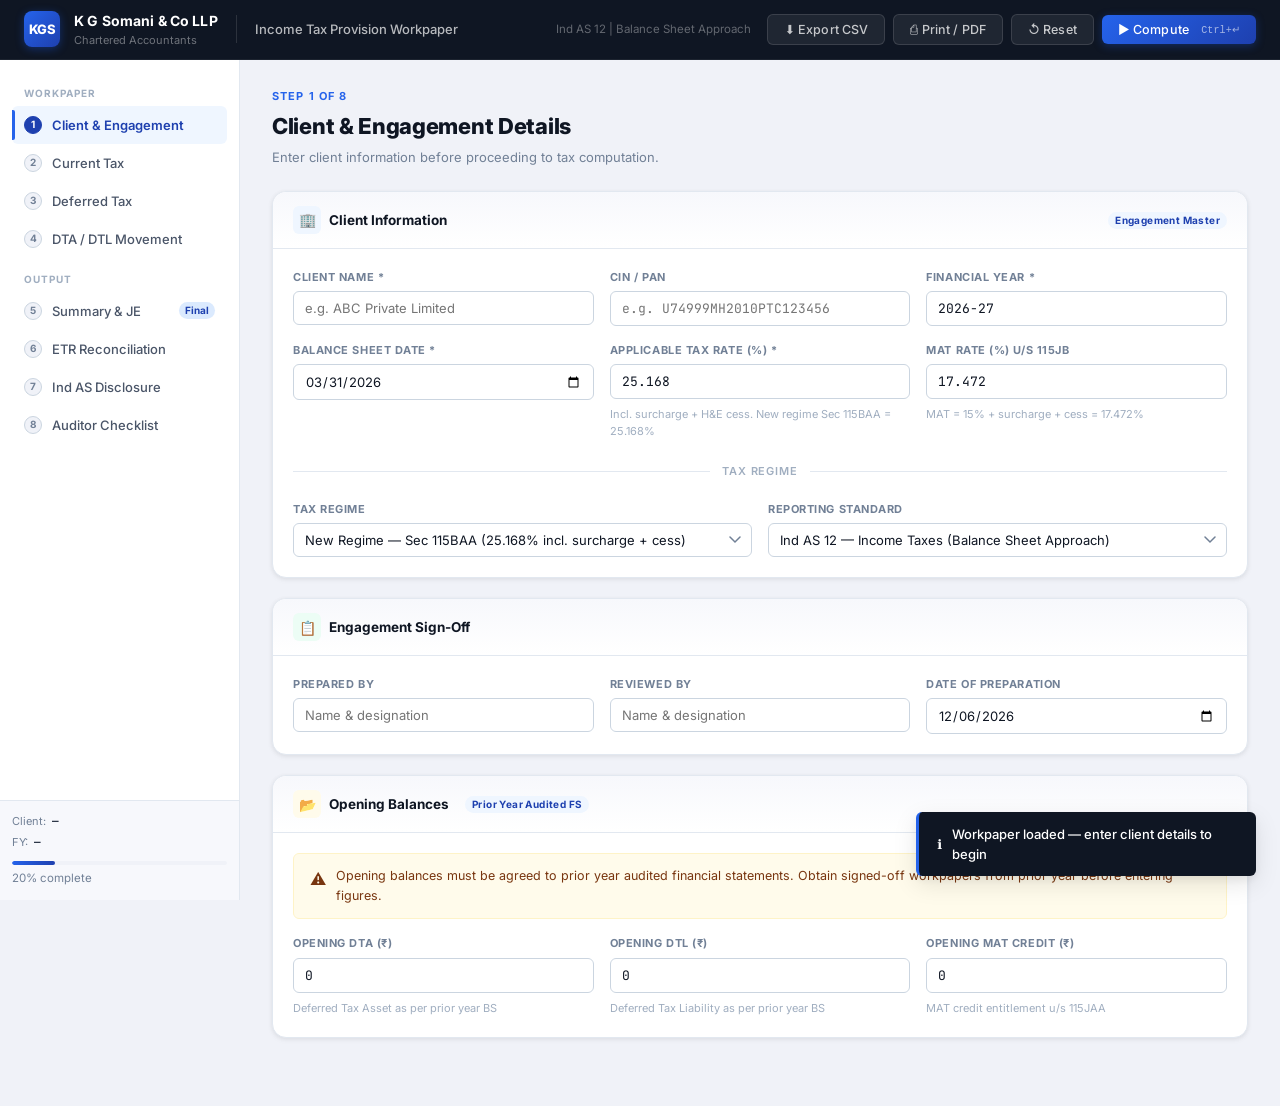
==== index.html @ 28ce5683 "Full rebuild — separate files" ====
<!DOCTYPE html>
<html lang="en">
<head>
  <meta charset="UTF-8" />
  <meta name="viewport" content="width=device-width, initial-scale=1.0" />
  <title>Tax Provision Workpaper — K G Somani &amp; Co LLP</title>
  <meta name="description" content="Ind AS 12 Deferred Tax Provision Workpaper — K G Somani & Co LLP" />
  <link rel="stylesheet" href="css/style.css" />
</head>
<body>

<!-- ══════════════════════════════════════════
     HEADER
══════════════════════════════════════════ -->
<header class="header">
  <div class="header-left">
    <div class="header-logo">KGS</div>
    <div class="header-brand-text">
      <div class="firm">K G Somani &amp; Co LLP</div>
      <div class="tagline">Chartered Accountants</div>
    </div>
    <div class="header-divider"></div>
    <div class="header-tool">Income Tax Provision Workpaper</div>
  </div>
  <div class="header-right">
    <span class="header-meta">Ind AS 12 | Balance Sheet Approach</span>
    <button class="btn btn-ghost" onclick="UI.exportCSV()">⬇ Export CSV</button>
    <button class="btn btn-ghost" onclick="UI.printWorkpaper()">⎙ Print / PDF</button>
    <button class="btn btn-ghost" onclick="UI.clearAll()">↺ Reset</button>
    <button class="btn btn-primary" onclick="UI.runCompute()">▶ Compute &nbsp;<kbd style="font-size:10px;opacity:0.6">Ctrl+↵</kbd></button>
  </div>
</header>

<!-- ══════════════════════════════════════════
     APP SHELL
══════════════════════════════════════════ -->
<div class="app-shell">

  <!-- ── SIDEBAR ── -->
  <nav class="sidebar">
    <div class="sidebar-top">

      <div class="sidebar-group">
        <div class="sidebar-group-label">Workpaper</div>

        <div class="nav-item active" data-section="client">
          <div class="nav-step-num">1</div>
          <span>Client &amp; Engagement</span>
        </div>

        <div class="nav-item" data-section="current">
          <div class="nav-step-num">2</div>
          <span>Current Tax</span>
        </div>

        <div class="nav-item" data-section="deferred">
          <div class="nav-step-num">3</div>
          <span>Deferred Tax</span>
        </div>

        <div class="nav-item" data-section="movement">
          <div class="nav-step-num">4</div>
          <span>DTA / DTL Movement</span>
        </div>
      </div>

      <div class="sidebar-group">
        <div class="sidebar-group-label">Output</div>

        <div class="nav-item" data-section="summary">
          <div class="nav-step-num">5</div>
          <span>Summary &amp; JE</span>
          <span class="nav-badge">Final</span>
        </div>

        <div class="nav-item" data-section="etr">
          <div class="nav-step-num">6</div>
          <span>ETR Reconciliation</span>
        </div>

        <div class="nav-item" data-section="disclosure">
          <div class="nav-step-num">7</div>
          <span>Ind AS Disclosure</span>
        </div>

        <div class="nav-item" data-section="checklist">
          <div class="nav-step-num">8</div>
          <span>Auditor Checklist</span>
        </div>
      </div>

    </div>

    <div class="sidebar-bottom">
      <div class="sidebar-fy">
        <span>Client:</span>
        <span class="fy-val" id="sidebar-client-name">—</span>
      </div>
      <div class="sidebar-fy" style="margin-top:4px">
        <span>FY:</span>
        <span class="fy-val" id="sidebar-fy-val">—</span>
      </div>
      <div class="progress-bar-wrap" style="margin-top:10px">
        <div class="progress-bar-fill" id="progress-fill" style="width:0%"></div>
      </div>
      <div class="text-small text-muted" style="margin-top:5px" id="progress-pct">0% complete</div>
    </div>
  </nav>

  <!-- ══════════════════════════════════
       MAIN CONTENT
  ══════════════════════════════════ -->
  <main class="main-content">

    <!-- ╔══════════════════════════════╗
         ║  1. CLIENT & ENGAGEMENT     ║
         ╚══════════════════════════════╝ -->
    <section class="section active" id="sec-client">
      <div class="page-header">
        <div class="page-title-group">
          <div class="page-eyebrow">Step 1 of 8</div>
          <div class="page-title">Client &amp; Engagement Details</div>
          <div class="page-desc">Enter client information before proceeding to tax computation.</div>
        </div>
      </div>

      <div class="card">
        <div class="card-header">
          <div class="card-title">
            <div class="card-title-icon blue">🏢</div>
            Client Information
          </div>
          <span class="badge badge-blue">Engagement Master</span>
        </div>
        <div class="card-body">
          <div class="form-grid cols-3">
            <div class="field">
              <label class="field-label">Client Name *</label>
              <input class="field-input" id="ci-name" placeholder="e.g. ABC Private Limited"
                oninput="UI.updateClientDisplay()" />
            </div>
            <div class="field">
              <label class="field-label">CIN / PAN</label>
              <input class="field-input mono" id="ci-cin" placeholder="e.g. U74999MH2010PTC123456" />
            </div>
            <div class="field">
              <label class="field-label">Financial Year *</label>
              <input class="field-input mono" id="ci-fy" placeholder="e.g. 2024-25"
                oninput="UI.updateClientDisplay()" />
            </div>
            <div class="field">
              <label class="field-label">Balance Sheet Date *</label>
              <input class="field-input" type="date" id="ci-date" />
            </div>
            <div class="field">
              <label class="field-label">Applicable Tax Rate (%) *</label>
              <input class="field-input mono" id="ci-rate" type="number" value="25.168" step="0.001"
                oninput="State.triggerCompute()" />
              <div class="field-hint">Incl. surcharge + H&amp;E cess. New regime Sec 115BAA = 25.168%</div>
            </div>
            <div class="field">
              <label class="field-label">MAT Rate (%) u/s 115JB</label>
              <input class="field-input mono" id="ci-mat" type="number" value="17.472" step="0.001" />
              <div class="field-hint">MAT = 15% + surcharge + cess = 17.472%</div>
            </div>
          </div>

          <div class="divider-label"><span>Tax Regime</span></div>

          <div class="form-grid cols-2">
            <div class="field">
              <label class="field-label">Tax Regime</label>
              <select class="field-input" id="ci-regime" onchange="State.triggerCompute()">
                <option value="new">New Regime — Sec 115BAA (25.168% incl. surcharge + cess)</option>
                <option value="old">Old Regime — 30% + 12% surcharge + 4% cess = 34.944%</option>
                <option value="startup">Start-up Regime — Sec 115BAB (17.014%)</option>
                <option value="mat">MAT applicable — u/s 115JB (book profit basis)</option>
              </select>
            </div>
            <div class="field">
              <label class="field-label">Reporting Standard</label>
              <select class="field-input" id="ci-standard">
                <option value="indas12">Ind AS 12 — Income Taxes (Balance Sheet Approach)</option>
                <option value="as22">AS 22 — Income Taxes (Income Statement Approach) [Old GAAP]</option>
              </select>
            </div>
          </div>
        </div>
      </div>

      <div class="card">
        <div class="card-header">
          <div class="card-title">
            <div class="card-title-icon green">📋</div>
            Engagement Sign-Off
          </div>
        </div>
        <div class="card-body">
          <div class="form-grid cols-3">
            <div class="field">
              <label class="field-label">Prepared By</label>
              <input class="field-input" id="ci-prep" placeholder="Name &amp; designation" />
            </div>
            <div class="field">
              <label class="field-label">Reviewed By</label>
              <input class="field-input" id="ci-rev" placeholder="Name &amp; designation" />
            </div>
            <div class="field">
              <label class="field-label">Date of Preparation</label>
              <input class="field-input" type="date" id="ci-prepdate" />
            </div>
          </div>
        </div>
      </div>

      <div class="card">
        <div class="card-header">
          <div class="card-title">
            <div class="card-title-icon amber">📂</div>
            Opening Balances <span class="badge badge-blue" style="margin-left:8px">Prior Year Audited FS</span>
          </div>
        </div>
        <div class="card-body">
          <div class="notice amber">
            <span class="notice-icon">⚠</span>
            <span>Opening balances must be agreed to prior year audited financial statements. Obtain signed-off workpapers from prior year before entering figures.</span>
          </div>
          <div class="form-grid cols-3">
            <div class="field">
              <label class="field-label">Opening DTA (₹)</label>
              <input class="field-input mono" id="ob-dta" type="number" value="0" placeholder="0"
                oninput="State.triggerCompute()" />
              <div class="field-hint">Deferred Tax Asset as per prior year BS</div>
            </div>
            <div class="field">
              <label class="field-label">Opening DTL (₹)</label>
              <input class="field-input mono" id="ob-dtl" type="number" value="0" placeholder="0"
                oninput="State.triggerCompute()" />
              <div class="field-hint">Deferred Tax Liability as per prior year BS</div>
            </div>
            <div class="field">
              <label class="field-label">Opening MAT Credit (₹)</label>
              <input class="field-input mono" id="ob-mat" type="number" value="0" placeholder="0"
                oninput="State.triggerCompute()" />
              <div class="field-hint">MAT credit entitlement u/s 115JAA</div>
            </div>
          </div>
        </div>
      </div>

    </section>

    <!-- ╔══════════════════════════════╗
         ║  2. CURRENT TAX             ║
         ╚══════════════════════════════╝ -->
    <section class="section" id="sec-current">
      <div class="page-header">
        <div class="page-title-group">
          <div class="page-eyebrow">Step 2 of 8</div>
          <div class="page-title">Current Tax Computation</div>
          <div class="page-desc">Book profit to taxable income — add-backs and deductions per Income Tax Act, 1961.</div>
        </div>
        <div class="page-actions">
          <button class="btn btn-primary" onclick="UI.runCompute()">▶ Compute</button>
        </div>
      </div>

      <div class="notice blue">
        <span class="notice-icon">ℹ</span>
        <span>Enter the <strong>Book Profit</strong> row first. All add-backs increase taxable income; all deductions reduce it. Amounts are absolute (positive) figures — the type (Add/Less) controls the sign. Leave zero if not applicable.</span>
      </div>

      <!-- Book Profit to Taxable Income -->
      <div class="card">
        <div class="card-header">
          <div class="card-title">
            <div class="card-title-icon blue">📊</div>
            Book Profit → Taxable Income
          </div>
          <span class="badge badge-blue">Income Tax Act, 1961</span>
        </div>
        <div class="card-body card-body-flush">
          <div class="table-wrap">
            <table class="wp-table">
              <thead>
                <tr>
                  <th style="width:36px">#</th>
                  <th style="width:100px">Type</th>
                  <th>Particulars</th>
                  <th class="r" style="width:200px">Amount (₹)</th>
                  <th style="width:36px"></th>
                </tr>
              </thead>
              <tbody id="ct-body"><!-- Rendered by JS --></tbody>
              <tfoot>
                <tr class="total-row">
                  <td colspan="3">Taxable Income / (Loss) for the year</td>
                  <td class="r" id="ct-taxable-display">—</td>
                  <td></td>
                </tr>
              </tfoot>
            </table>
          </div>
          <button class="add-row-btn" onclick="State.addCtRow()">
            <span style="font-size:16px">+</span> Add line item
          </button>
        </div>
      </div>

      <!-- Current Tax Summary -->
      <div class="card">
        <div class="card-header">
          <div class="card-title">
            <div class="card-title-icon green">🧾</div>
            Current Tax &amp; Payment Schedule
          </div>
        </div>
        <div class="card-body card-body-flush">
          <table class="wp-table">
            <thead>
              <tr>
                <th>Particulars</th>
                <th class="r" style="width:240px">Amount (₹)</th>
              </tr>
            </thead>
            <tbody>
              <tr>
                <td>Taxable Income / (MAT Book Profit)</td>
                <td class="r" id="ct2-ti">—</td>
              </tr>
              <tr>
                <td>Applicable Tax Rate</td>
                <td class="r" id="ct2-rate">—</td>
              </tr>
              <tr class="subtotal-row">
                <td><strong>Gross Tax Liability</strong></td>
                <td class="r" id="ct2-tax">—</td>
              </tr>
              <tr>
                <td>Less: MAT Credit Utilised u/s 115JAA (₹)
                  <span class="text-small text-muted">&nbsp;— enter amount utilised this year</span>
                </td>
                <td class="r">
                  <input class="ti r" id="ct-matutil" type="number" value="0" placeholder="0"
                    oninput="State.triggerCompute()" style="width:180px" />
                </td>
              </tr>
              <tr>
                <td>Less: Advance Tax / TDS (₹)
                  <span class="text-small text-muted">&nbsp;— total advance tax + TDS deducted</span>
                </td>
                <td class="r">
                  <input class="ti r" id="ct-tds" type="number" value="0" placeholder="0"
                    oninput="State.triggerCompute()" style="width:180px" />
                </td>
              </tr>
              <tr>
                <td colspan="2" style="padding:4px"></td>
              </tr>
            </tbody>
            <tfoot>
              <tr class="total-row">
                <td>Net Current Tax Payable / (Refund)</td>
                <td class="r" id="ct2-net">—</td>
              </tr>
            </tfoot>
          </table>
        </div>
      </div>
    </section>

    <!-- ╔══════════════════════════════╗
         ║  3. DEFERRED TAX            ║
         ╚══════════════════════════════╝ -->
    <section class="section" id="sec-deferred">
      <div class="page-header">
        <div class="page-title-group">
          <div class="page-eyebrow">Step 3 of 8</div>
          <div class="page-title">Deferred Tax Schedule</div>
          <div class="page-desc">Balance sheet approach per Ind AS 12 — temporary differences on each asset / liability.</div>
        </div>
        <div class="page-actions">
          <button class="btn btn-primary" onclick="UI.runCompute()">▶ Compute</button>
        </div>
      </div>

      <div class="notice blue">
        <span class="notice-icon">ℹ</span>
        <div>
          <strong>Ind AS 12 — Balance Sheet Approach</strong><br>
          Temporary Difference = Carrying Amount (Ind AS) − Tax Base (Income Tax Act, 1961)<br>
          <strong>For Assets:</strong> CA &gt; Tax Base → Taxable TD → DTL &nbsp;|&nbsp; CA &lt; Tax Base → Deductible TD → DTA<br>
          <strong>For Liabilities:</strong> CA &gt; Tax Base → Deductible TD → DTA &nbsp;|&nbsp; CA &lt; Tax Base → Taxable TD → DTL
        </div>
      </div>

      <!-- ASSETS -->
      <div class="card">
        <div class="card-header">
          <div class="card-title">
            <div class="card-title-icon blue">🏭</div>
            Temporary Differences — Assets
            <span class="badge badge-blue">Ind AS 12.16-17</span>
          </div>
        </div>
        <div class="card-body card-body-flush">
          <div class="table-wrap">
            <table class="wp-table">
              <thead>
                <tr>
                  <th style="width:36px">#</th>
                  <th>Particulars / Asset</th>
                  <th class="r" style="width:160px">Carrying Amt (₹)<br><span style="font-weight:400;text-transform:none;font-size:10px">Ind AS / Books</span></th>
                  <th class="r" style="width:160px">Tax Base (₹)<br><span style="font-weight:400;text-transform:none;font-size:10px">Income Tax Act</span></th>
                  <th class="r" style="width:140px">Temp. Diff (₹)</th>
                  <th class="c" style="width:80px">Nature</th>
                  <th class="r" style="width:140px">Tax Effect (₹)</th>
                  <th style="width:36px"></th>
                </tr>
              </thead>
              <tbody id="dt-asset-body"><!-- Rendered by JS --></tbody>
              <tfoot>
                <tr class="subtotal-row">
                  <td colspan="5">Total DTA from Asset Differences</td>
                  <td></td>
                  <td class="r" id="dt-asset-dta">—</td>
                  <td></td>
                </tr>
                <tr class="subtotal-row">
                  <td colspan="5">Total DTL from Asset Differences</td>
                  <td></td>
                  <td class="r" id="dt-asset-dtl">—</td>
                  <td></td>
                </tr>
              </tfoot>
            </table>
          </div>
          <button class="add-row-btn" onclick="State.addDtRow('asset')">
            <span style="font-size:16px">+</span> Add asset item
          </button>
        </div>
      </div>

      <!-- LIABILITIES -->
      <div class="card">
        <div class="card-header">
          <div class="card-title">
            <div class="card-title-icon red">📋</div>
            Temporary Differences — Liabilities &amp; Provisions
            <span class="badge badge-blue">Ind AS 12.15</span>
          </div>
        </div>
        <div class="card-body card-body-flush">
          <div class="table-wrap">
            <table class="wp-table">
              <thead>
                <tr>
                  <th style="width:36px">#</th>
                  <th>Particulars / Liability</th>
                  <th class="r" style="width:160px">Carrying Amt (₹)<br><span style="font-weight:400;text-transform:none;font-size:10px">Ind AS / Books</span></th>
                  <th class="r" style="width:160px">Tax Base (₹)<br><span style="font-weight:400;text-transform:none;font-size:10px">Income Tax Act</span></th>
                  <th class="r" style="width:140px">Temp. Diff (₹)</th>
                  <th class="c" style="width:80px">Nature</th>
                  <th class="r" style="width:140px">Tax Effect (₹)</th>
                  <th style="width:36px"></th>
                </tr>
              </thead>
              <tbody id="dt-liab-body"><!-- Rendered by JS --></tbody>
              <tfoot>
                <tr class="subtotal-row">
                  <td colspan="5">Total DTA from Liability Differences</td>
                  <td></td>
                  <td class="r" id="dt-liab-dta">—</td>
                  <td></td>
                </tr>
                <tr class="subtotal-row">
                  <td colspan="5">Total DTL from Liability Differences</td>
                  <td></td>
                  <td class="r" id="dt-liab-dtl">—</td>
                  <td></td>
                </tr>
              </tfoot>
            </table>
          </div>
          <button class="add-row-btn" onclick="State.addDtRow('liab')">
            <span style="font-size:16px">+</span> Add liability item
          </button>
        </div>
      </div>

      <!-- OTHER DEFERRED ITEMS -->
      <div class="card">
        <div class="card-header">
          <div class="card-title">
            <div class="card-title-icon purple">📎</div>
            Other Deferred Tax Items
            <span class="badge badge-blue">Losses / MAT Credit</span>
          </div>
        </div>
        <div class="card-body card-body-flush">
          <div class="table-wrap">
            <table class="wp-table">
              <thead>
                <tr>
                  <th style="width:36px">#</th>
                  <th>Particulars</th>
                  <th class="r" style="width:180px">Amount / Base (₹)</th>
                  <th class="c" style="width:100px">DTA / DTL</th>
                  <th class="r" style="width:160px">Tax Effect (₹)</th>
                  <th style="width:36px"></th>
                </tr>
              </thead>
              <tbody id="dt-other-body"><!-- Rendered by JS --></tbody>
              <tfoot>
                <tr class="subtotal-row">
                  <td colspan="3">Total DTA — Other Items</td>
                  <td></td>
                  <td class="r" id="dt-other-dta">—</td>
                  <td></td>
                </tr>
                <tr class="subtotal-row">
                  <td colspan="3">Total DTL — Other Items</td>
                  <td></td>
                  <td class="r" id="dt-other-dtl">—</td>
                  <td></td>
                </tr>
              </tfoot>
            </table>
          </div>
          <button class="add-row-btn" onclick="State.addDtOther()">
            <span style="font-size:16px">+</span> Add item
          </button>
        </div>
      </div>

      <!-- DEFERRED TAX TOTALS -->
      <div class="card">
        <div class="card-header">
          <div class="card-title">
            <div class="card-title-icon amber">Σ</div>
            Deferred Tax — Consolidated Position
          </div>
        </div>
        <div class="card-body card-body-flush">
          <table class="wp-table">
            <thead>
              <tr>
                <th>Particulars</th>
                <th class="r">Gross DTA (₹)</th>
                <th class="r">Gross DTL (₹)</th>
              </tr>
            </thead>
            <tbody>
              <tr><td>From asset temporary differences</td><td class="r" id="dt-asset-dta-2">—</td><td class="r" id="dt-asset-dtl-2">—</td></tr>
              <tr><td>From liability temporary differences</td><td class="r" id="dt-liab-dta-2">—</td><td class="r" id="dt-liab-dtl-2">—</td></tr>
              <tr><td>From losses / MAT credit / other</td><td class="r" id="dt-other-dta-2">—</td><td class="r" id="dt-other-dtl-2">—</td></tr>
            </tbody>
            <tfoot>
              <tr class="total-row">
                <td>Total Gross DTA / DTL</td>
                <td class="r" id="dt-total-dta">—</td>
                <td class="r" id="dt-total-dtl">—</td>
              </tr>
              <tr class="subtotal-row">
                <td colspan="2"><strong>Net P&amp;L Impact (Deferred Tax)</strong></td>
                <td class="r" id="dt-pl-effect">—</td>
              </tr>
            </tfoot>
          </table>
        </div>
      </div>

    </section>

    <!-- ╔══════════════════════════════╗
         ║  4. DTA/DTL MOVEMENT        ║
         ╚══════════════════════════════╝ -->
    <section class="section" id="sec-movement">
      <div class="page-header">
        <div class="page-title-group">
          <div class="page-eyebrow">Step 4 of 8</div>
          <div class="page-title">DTA / DTL Movement Schedule</div>
          <div class="page-desc">Opening → current year movement → closing balances for balance sheet.</div>
        </div>
      </div>

      <div class="two-col">
        <!-- DTA Movement -->
        <div class="card">
          <div class="card-header">
            <div class="card-title">
              <div class="card-title-icon green">↗</div>
              Deferred Tax Asset — Movement
            </div>
          </div>
          <div class="card-body card-body-flush">
            <table class="wp-table">
              <thead>
                <tr><th>Particulars</th><th class="r">Amount (₹)</th></tr>
              </thead>
              <tbody>
                <tr><td>Opening DTA (per prior year FS)</td><td class="r" id="mv-dta-open">—</td></tr>
                <tr><td>Add: DTA recognised during the year</td><td class="r" id="mv-dta-cy">—</td></tr>
                <tr><td>Less: DTA reversed / utilised during the year</td><td class="r" style="color:var(--red-2)">—</td></tr>
                <tr>
                  <td>Add: MAT Credit Entitlement recognised this year (₹)
                    <div class="text-small text-muted">Enter new MAT credit recognised</div>
                  </td>
                  <td class="r">
                    <input class="ti r" id="mv-mat-new" type="number" value="0" placeholder="0"
                      oninput="State.triggerCompute()" style="width:140px" />
                  </td>
                </tr>
                <tr><td>Less: MAT Credit utilised against normal tax</td><td class="r" style="color:var(--red-2)" id="mv-mat-util">—</td></tr>
              </tbody>
              <tfoot>
                <tr class="total-row"><td>Closing DTA (to Balance Sheet)</td><td class="r" id="mv-dta-close">—</td></tr>
              </tfoot>
            </table>
          </div>
        </div>

        <!-- DTL Movement -->
        <div class="card">
          <div class="card-header">
            <div class="card-title">
              <div class="card-title-icon red">↘</div>
              Deferred Tax Liability — Movement
            </div>
          </div>
          <div class="card-body card-body-flush">
            <table class="wp-table">
              <thead>
                <tr><th>Particulars</th><th class="r">Amount (₹)</th></tr>
              </thead>
              <tbody>
                <tr><td>Opening DTL (per prior year FS)</td><td class="r" id="mv-dtl-open">—</td></tr>
                <tr><td>Add: DTL created during the year</td><td class="r" id="mv-dtl-cy">—</td></tr>
                <tr><td>Less: DTL reversed during the year</td><td class="r" style="color:var(--green-2)">—</td></tr>
              </tbody>
              <tfoot>
                <tr class="total-row"><td>Closing DTL (to Balance Sheet)</td><td class="r" id="mv-dtl-close">—</td></tr>
              </tfoot>
            </table>
          </div>
        </div>
      </div>

      <!-- MAT Credit Movement -->
      <div class="card">
        <div class="card-header">
          <div class="card-title">
            <div class="card-title-icon purple">💳</div>
            MAT Credit Entitlement — Movement
            <span class="badge badge-blue">Sec 115JAA / 115JD</span>
          </div>
        </div>
        <div class="card-body card-body-flush">
          <table class="wp-table">
            <thead>
              <tr><th>Particulars</th><th class="r">Amount (₹)</th></tr>
            </thead>
            <tbody>
              <tr><td>Opening MAT Credit (per prior year FS)</td><td class="r" id="mv-mat-open">—</td></tr>
              <tr><td>Add: MAT Credit recognised this year</td><td class="r" id="mv-mat-new-display">—</td></tr>
              <tr><td>Less: MAT Credit utilised this year (set off against normal tax)</td><td class="r" id="mv-mat-util">—</td></tr>
            </tbody>
            <tfoot>
              <tr class="total-row"><td>Closing MAT Credit Entitlement (to Balance Sheet)</td><td class="r" id="mv-mat-close">—</td></tr>
            </tfoot>
          </table>
        </div>
      </div>
    </section>

    <!-- ╔══════════════════════════════╗
         ║  5. SUMMARY & JE            ║
         ╚══════════════════════════════╝ -->
    <section class="section" id="sec-summary">
      <div class="page-header">
        <div class="page-title-group">
          <div class="page-eyebrow">Step 5 of 8</div>
          <div class="page-title">Summary &amp; Journal Entries</div>
          <div class="page-desc">Final provision amounts and accounting entries for the year.</div>
        </div>
        <div class="page-actions">
          <button class="btn btn-primary" onclick="UI.runCompute()">▶ Compute</button>
        </div>
      </div>

      <!-- KPI Cards -->
      <div class="kpi-grid">
        <div class="kpi-card blue">
          <div class="kpi-icon">💰</div>
          <div class="kpi-label">Current Tax</div>
          <div class="kpi-value" id="kpi-ct">₹0</div>
          <div class="kpi-sub">P&amp;L charge — current year</div>
        </div>
        <div class="kpi-card red" id="kpi-dt-card">
          <div class="kpi-icon">📈</div>
          <div class="kpi-label">Deferred Tax (Net)</div>
          <div class="kpi-value" id="kpi-dt">₹0</div>
          <div class="kpi-sub" id="kpi-dt-sub">charge / (credit)</div>
        </div>
        <div class="kpi-card amber">
          <div class="kpi-icon">Σ</div>
          <div class="kpi-label">Total Tax Expense</div>
          <div class="kpi-value" id="kpi-total">₹0</div>
          <div class="kpi-sub">P&amp;L — Income tax expense</div>
        </div>
        <div class="kpi-card purple">
          <div class="kpi-icon">%</div>
          <div class="kpi-label">Effective Tax Rate</div>
          <div class="kpi-value" id="kpi-etr">—%</div>
          <div class="kpi-sub" id="etr-variance">vs statutory rate</div>
        </div>
      </div>

      <div class="two-col">
        <div class="kpi-card green" style="margin-bottom:20px">
          <div class="kpi-label">Closing DTA (Balance Sheet)</div>
          <div class="kpi-value" id="kpi-dta-closing">₹0</div>
          <div class="kpi-sub">Non-current asset</div>
        </div>
        <div class="kpi-card red" style="margin-bottom:20px">
          <div class="kpi-label">Closing DTL (Balance Sheet)</div>
          <div class="kpi-value" id="kpi-dtl-closing">₹0</div>
          <div class="kpi-sub">Non-current liability</div>
        </div>
      </div>

      <!-- Journal Entries -->
      <div class="card">
        <div class="card-header">
          <div class="card-title">
            <div class="card-title-icon blue">📝</div>
            Journal Entry 1 — Current Tax
          </div>
        </div>
        <div class="card-body">
          <div class="je-card" id="je-current">
            <div class="je-narr">Click ▶ Compute to generate journal entries.</div>
          </div>
        </div>
      </div>

      <div class="card">
        <div class="card-header">
          <div class="card-title">
            <div class="card-title-icon green">📝</div>
            Journal Entry 2 — Deferred Tax (Ind AS 12)
          </div>
        </div>
        <div class="card-body">
          <div class="je-card" id="je-deferred">
            <div class="je-narr">Click ▶ Compute to generate journal entries.</div>
          </div>
        </div>
      </div>

      <div class="card" id="je-mat-card">
        <div class="card-header">
          <div class="card-title">
            <div class="card-title-icon purple">📝</div>
            Journal Entry 3 — MAT Credit Entitlement
          </div>
        </div>
        <div class="card-body">
          <div class="je-card" id="je-mat">
            <div class="je-narr">Enter MAT credit amount in Movement schedule to generate this entry.</div>
          </div>
        </div>
      </div>
    </section>

    <!-- ╔══════════════════════════════╗
         ║  6. ETR RECONCILIATION      ║
         ╚══════════════════════════════╝ -->
    <section class="section" id="sec-etr">
      <div class="page-header">
        <div class="page-title-group">
          <div class="page-eyebrow">Step 6 of 8</div>
          <div class="page-title">Effective Tax Rate Reconciliation</div>
          <div class="page-desc">Mandatory disclosure per Ind AS 12.81(c) — reconciliation of statutory vs effective rate.</div>
        </div>
        <div class="page-actions">
          <button class="btn btn-primary" onclick="UI.runCompute()">▶ Compute</button>
        </div>
      </div>

      <div class="card">
        <div class="card-header">
          <div class="card-title">
            <div class="card-title-icon amber">%</div>
            ETR Reconciliation Table
            <span class="badge badge-blue">Ind AS 12.81(c)</span>
          </div>
        </div>
        <div class="card-body card-body-flush" id="etr-table">
          <div style="padding:20px;color:var(--ink-4)">Click ▶ Compute to generate the ETR reconciliation.</div>
        </div>
      </div>
    </section>

    <!-- ╔══════════════════════════════╗
         ║  7. DISCLOSURE NOTE         ║
         ╚══════════════════════════════╝ -->
    <section class="section" id="sec-disclosure">
      <div class="page-header">
        <div class="page-title-group">
          <div class="page-eyebrow">Step 7 of 8</div>
          <div class="page-title">Ind AS 12 — Disclosure Note</div>
          <div class="page-desc">Draft disclosure note for inclusion in Notes to Accounts per Ind AS 12.79-88.</div>
        </div>
        <div class="page-actions">
          <button class="btn btn-primary" onclick="UI.runCompute()">▶ Compute</button>
        </div>
      </div>

      <div class="card">
        <div class="card-header">
          <div class="card-title">
            <div class="card-title-icon blue">📄</div>
            Note — Income Taxes
            <span class="badge badge-blue">Ind AS 12.79</span>
          </div>
        </div>
        <div class="card-body">
          <div id="disclosure-note" style="color:var(--ink-4)">
            Click ▶ Compute to generate the Ind AS 12 disclosure note.
          </div>
        </div>
      </div>
    </section>

    <!-- ╔══════════════════════════════╗
         ║  8. AUDITOR CHECKLIST       ║
         ╚══════════════════════════════╝ -->
    <section class="section" id="sec-checklist">
      <div class="page-header">
        <div class="page-title-group">
          <div class="page-eyebrow">Step 8 of 8</div>
          <div class="page-title">Auditor's Checklist</div>
          <div class="page-desc">Quality control checklist per SA 520 / Ind AS 12 requirements.</div>
        </div>
        <div class="page-actions">
          <button class="btn btn-primary" onclick="UI.runCompute()">▶ Compute</button>
        </div>
      </div>

      <div class="card">
        <div class="card-header">
          <div class="card-title">
            <div class="card-title-icon green">✓</div>
            Deferred Tax — Quality Control Checklist
          </div>
        </div>
        <div class="card-body card-body-flush" id="checklist-wrap">
          <div style="padding:20px;color:var(--ink-4)">Click ▶ Compute to run the checklist.</div>
        </div>
      </div>
    </section>

  </main>
</div>

<!-- TOAST CONTAINER -->
<div class="toast-container" id="toast-container"></div>

<!-- SCRIPTS — ORDER MATTERS -->
<script src="js/compute.js"></script>
<script src="js/state.js"></script>
<script src="js/ui.js"></script>
<script>
  // ── BOOT ──
  document.addEventListener('DOMContentLoaded', () => {
    // Wire up duplicate IDs for the consolidated table
    const mirrorIds = [
      ['dt-asset-dta', 'dt-asset-dta-2'],
      ['dt-asset-dtl', 'dt-asset-dtl-2'],
      ['dt-liab-dta',  'dt-liab-dta-2'],
      ['dt-liab-dtl',  'dt-liab-dtl-2'],
      ['dt-other-dta', 'dt-other-dta-2'],
      ['dt-other-dtl', 'dt-other-dtl-2'],
    ];

    // Patch Compute.run to also mirror values
    const _origRun = Compute.run;
    Compute.run = function(state) {
      const result = _origRun(state);
      mirrorIds.forEach(([src, dst]) => {
        const srcEl = document.getElementById(src);
        const dstEl = document.getElementById(dst);
        if (srcEl && dstEl) dstEl.textContent = srcEl.textContent;
      });
      return result;
    };

    State.initDefaults();
    UI.init();
    Compute.run(State.data);
  });
</script>

</body>
</html>
---- css/style.css ----
/* ═══════════════════════════════════════════════════════════
   KGS TAX PROVISION TOOL — DESIGN SYSTEM
   K G Somani & Co LLP | Ind AS 12 | FY 2024-25
   ═══════════════════════════════════════════════════════════ */

@import url('https://fonts.googleapis.com/css2?family=Inter:wght@300;400;500;600;700;800&family=JetBrains+Mono:wght@400;500;600&display=swap');

/* ── TOKENS ── */
:root {
  --ink:          #0f1623;
  --ink-2:        #2d3748;
  --ink-3:        #4a5568;
  --ink-4:        #718096;
  --ink-5:        #a0aec0;

  --bg:           #f0f2f8;
  --bg-2:         #e8ebf4;
  --surface:      #ffffff;
  --surface-2:    #f7f8fc;
  --surface-3:    #f0f2f8;

  --border:       #e2e8f0;
  --border-2:     #cbd5e0;
  --border-3:     #b2bfd0;

  --blue:         #1a56db;
  --blue-2:       #1e40af;
  --blue-3:       #2563eb;
  --blue-light:   #eff6ff;
  --blue-mid:     #dbeafe;

  --green:        #047857;
  --green-2:      #065f46;
  --green-light:  #ecfdf5;
  --green-mid:    #d1fae5;

  --red:          #b91c1c;
  --red-2:        #991b1b;
  --red-light:    #fef2f2;
  --red-mid:      #fee2e2;

  --amber:        #92400e;
  --amber-2:      #78350f;
  --amber-light:  #fffbeb;
  --amber-mid:    #fef3c7;

  --purple:       #5b21b6;
  --purple-light: #f5f3ff;

  --shadow-xs:    0 1px 2px rgba(0,0,0,0.04);
  --shadow-sm:    0 1px 4px rgba(0,0,0,0.06), 0 2px 6px rgba(0,0,0,0.04);
  --shadow:       0 4px 16px rgba(0,0,0,0.08), 0 2px 6px rgba(0,0,0,0.04);
  --shadow-md:    0 8px 24px rgba(0,0,0,0.10), 0 4px 10px rgba(0,0,0,0.06);
  --shadow-lg:    0 20px 48px rgba(0,0,0,0.14), 0 8px 20px rgba(0,0,0,0.08);

  --radius-xs:    3px;
  --radius-sm:    6px;
  --radius:       10px;
  --radius-md:    14px;
  --radius-lg:    18px;

  --font:         'Inter', system-ui, -apple-system, sans-serif;
  --mono:         'JetBrains Mono', 'Fira Code', monospace;

  --header-h:     60px;
  --sidebar-w:    240px;
  --transition:   0.18s cubic-bezier(0.4, 0, 0.2, 1);
}

/* ── RESET ── */
*, *::before, *::after { box-sizing: border-box; margin: 0; padding: 0; }
html { scroll-behavior: smooth; }
body {
  font-family: var(--font);
  background: var(--bg);
  color: var(--ink);
  font-size: 13.5px;
  line-height: 1.55;
  -webkit-font-smoothing: antialiased;
  min-height: 100vh;
  overflow-x: hidden;
}
input, select, textarea, button { font-family: var(--font); }
a { text-decoration: none; color: inherit; }

/* ═══════════════════════════════════
   HEADER
   ═══════════════════════════════════ */
.header {
  position: fixed;
  top: 0; left: 0; right: 0;
  height: var(--header-h);
  background: var(--ink);
  display: flex;
  align-items: center;
  justify-content: space-between;
  padding: 0 24px;
  z-index: 1000;
  border-bottom: 1px solid rgba(255,255,255,0.06);
}
.header-left { display: flex; align-items: center; gap: 14px; }
.header-logo {
  width: 36px; height: 36px;
  background: linear-gradient(135deg, var(--blue-3), var(--blue-2));
  border-radius: 8px;
  display: flex; align-items: center; justify-content: center;
  font-weight: 800; font-size: 13px; color: #fff;
  letter-spacing: -0.5px;
  box-shadow: 0 2px 8px rgba(26,86,219,0.4);
  flex-shrink: 0;
}
.header-brand-text .firm { font-weight: 700; font-size: 14px; color: #fff; letter-spacing: 0.01em; }
.header-brand-text .tagline { font-size: 11px; color: rgba(255,255,255,0.4); margin-top: 1px; }
.header-divider {
  width: 1px; height: 28px;
  background: rgba(255,255,255,0.12);
  margin: 0 4px;
}
.header-tool { font-size: 13px; font-weight: 500; color: rgba(255,255,255,0.7); }

.header-right { display: flex; align-items: center; gap: 8px; }
.header-meta { font-size: 11.5px; color: rgba(255,255,255,0.35); margin-right: 8px; }

.btn {
  display: inline-flex; align-items: center; gap: 6px;
  padding: 7px 16px;
  border-radius: var(--radius-sm);
  font-size: 12.5px; font-weight: 500;
  cursor: pointer; border: none;
  transition: all var(--transition);
  white-space: nowrap;
  letter-spacing: 0.01em;
}
.btn-ghost {
  background: rgba(255,255,255,0.07);
  border: 1px solid rgba(255,255,255,0.12);
  color: rgba(255,255,255,0.75);
}
.btn-ghost:hover { background: rgba(255,255,255,0.13); color: #fff; }
.btn-primary {
  background: linear-gradient(135deg, var(--blue-3), var(--blue-2));
  color: #fff;
  box-shadow: 0 2px 8px rgba(26,86,219,0.35);
}
.btn-primary:hover {
  background: linear-gradient(135deg, #1d4ed8, #1e3a8a);
  box-shadow: 0 4px 14px rgba(26,86,219,0.45);
  transform: translateY(-1px);
}
.btn-primary:active { transform: translateY(0); }
.btn-success {
  background: linear-gradient(135deg, #059669, var(--green-2));
  color: #fff;
  box-shadow: 0 2px 8px rgba(4,120,87,0.3);
}
.btn-success:hover { transform: translateY(-1px); box-shadow: 0 4px 14px rgba(4,120,87,0.4); }
.btn-icon {
  width: 32px; height: 32px; padding: 0;
  display: inline-flex; align-items: center; justify-content: center;
}

/* ═══════════════════════════════════
   LAYOUT
   ═══════════════════════════════════ */
.app-shell { display: flex; padding-top: var(--header-h); min-height: 100vh; }

.sidebar {
  width: var(--sidebar-w);
  background: var(--surface);
  border-right: 1px solid var(--border);
  position: fixed;
  top: var(--header-h);
  left: 0;
  bottom: 0;
  overflow-y: auto;
  overflow-x: hidden;
  z-index: 100;
  display: flex;
  flex-direction: column;
}
.sidebar::-webkit-scrollbar { width: 4px; }
.sidebar::-webkit-scrollbar-track { background: transparent; }
.sidebar::-webkit-scrollbar-thumb { background: var(--border-2); border-radius: 2px; }

.sidebar-top { padding: 16px 12px 8px; flex: 1; }
.sidebar-group { margin-bottom: 4px; }
.sidebar-group-label {
  font-size: 10px; font-weight: 700;
  letter-spacing: 0.1em; text-transform: uppercase;
  color: var(--ink-5); padding: 10px 12px 4px;
}
.nav-item {
  display: flex; align-items: center; gap: 10px;
  padding: 9px 12px;
  border-radius: var(--radius-sm);
  cursor: pointer;
  color: var(--ink-3);
  font-weight: 500; font-size: 13px;
  transition: all var(--transition);
  position: relative;
  user-select: none;
}
.nav-item:hover { background: var(--surface-3); color: var(--ink); }
.nav-item.active {
  background: var(--blue-light);
  color: var(--blue-2);
  font-weight: 600;
}
.nav-item.active::before {
  content: '';
  position: absolute; left: 0; top: 4px; bottom: 4px;
  width: 3px; border-radius: 0 2px 2px 0;
  background: var(--blue-3);
}
.nav-icon {
  width: 18px; height: 18px;
  opacity: 0.6;
  flex-shrink: 0;
  transition: opacity var(--transition);
}
.nav-item.active .nav-icon, .nav-item:hover .nav-icon { opacity: 1; }
.nav-badge {
  margin-left: auto;
  font-size: 10px; font-weight: 700;
  padding: 1px 6px; border-radius: 10px;
  background: var(--blue-mid); color: var(--blue-2);
}
.nav-item.active .nav-badge { background: var(--blue-2); color: #fff; }

.nav-step-num {
  width: 18px; height: 18px;
  border-radius: 50%;
  background: var(--surface-3);
  color: var(--ink-4);
  font-size: 10px; font-weight: 700;
  display: flex; align-items: center; justify-content: center;
  flex-shrink: 0;
  border: 1.5px solid var(--border-2);
  transition: all var(--transition);
}
.nav-item.active .nav-step-num {
  background: var(--blue-2); color: #fff; border-color: var(--blue-2);
}
.nav-item.done .nav-step-num {
  background: var(--green); color: #fff; border-color: var(--green);
}

.sidebar-bottom {
  padding: 12px;
  border-top: 1px solid var(--border);
  background: var(--surface-2);
}
.sidebar-fy {
  font-size: 11px; color: var(--ink-4);
  display: flex; align-items: center; gap: 6px;
}
.fy-val { font-weight: 700; color: var(--ink-2); font-family: var(--mono); }

.main-content {
  margin-left: var(--sidebar-w);
  flex: 1;
  padding: 28px 32px 48px;
  max-width: calc(100vw - var(--sidebar-w));
  min-height: calc(100vh - var(--header-h));
}

/* ═══════════════════════════════════
   SECTIONS
   ═══════════════════════════════════ */
.section { display: none; animation: fadeIn 0.2s ease; }
.section.active { display: block; }

@keyframes fadeIn {
  from { opacity: 0; transform: translateY(6px); }
  to   { opacity: 1; transform: translateY(0); }
}

.page-header {
  display: flex; align-items: flex-start; justify-content: space-between;
  margin-bottom: 24px; gap: 16px;
}
.page-title-group {}
.page-eyebrow {
  font-size: 11px; font-weight: 700; letter-spacing: 0.1em;
  text-transform: uppercase; color: var(--blue-3);
  margin-bottom: 4px;
}
.page-title { font-size: 22px; font-weight: 800; color: var(--ink); letter-spacing: -0.3px; }
.page-desc { font-size: 13px; color: var(--ink-4); margin-top: 4px; }
.page-actions { display: flex; gap: 8px; flex-shrink: 0; margin-top: 4px; }

/* ═══════════════════════════════════
   CARDS
   ═══════════════════════════════════ */
.card {
  background: var(--surface);
  border: 1px solid var(--border);
  border-radius: var(--radius-md);
  box-shadow: var(--shadow-sm);
  margin-bottom: 20px;
  overflow: hidden;
  transition: box-shadow var(--transition);
}
.card:hover { box-shadow: var(--shadow); }

.card-header {
  padding: 14px 20px;
  border-bottom: 1px solid var(--border);
  display: flex; align-items: center; justify-content: space-between;
  background: linear-gradient(to bottom, var(--surface-2), var(--surface));
  min-height: 50px;
}
.card-title {
  font-weight: 700; font-size: 13.5px; color: var(--ink);
  display: flex; align-items: center; gap: 8px;
}
.card-title-icon {
  width: 28px; height: 28px;
  border-radius: 6px;
  display: flex; align-items: center; justify-content: center;
  font-size: 14px;
}
.card-title-icon.blue { background: var(--blue-light); }
.card-title-icon.green { background: var(--green-light); }
.card-title-icon.red { background: var(--red-light); }
.card-title-icon.amber { background: var(--amber-light); }
.card-title-icon.purple { background: var(--purple-light); }
.card-body { padding: 20px; }
.card-body-flush { padding: 0; }

/* ═══════════════════════════════════
   FORM ELEMENTS
   ═══════════════════════════════════ */
.form-grid {
  display: grid;
  gap: 16px;
}
.cols-3 { grid-template-columns: repeat(3, 1fr); }
.cols-2 { grid-template-columns: repeat(2, 1fr); }
.cols-4 { grid-template-columns: repeat(4, 1fr); }
.col-span-2 { grid-column: span 2; }

.field { display: flex; flex-direction: column; gap: 5px; }
.field-label {
  font-size: 11px; font-weight: 700;
  color: var(--ink-4); letter-spacing: 0.05em; text-transform: uppercase;
}
.field-input {
  border: 1.5px solid var(--border-2);
  border-radius: var(--radius-sm);
  padding: 8px 11px;
  font-size: 13px; color: var(--ink);
  background: var(--surface);
  transition: border-color var(--transition), box-shadow var(--transition), background var(--transition);
  width: 100%;
  appearance: none;
}
.field-input:focus {
  outline: none;
  border-color: var(--blue-3);
  box-shadow: 0 0 0 3px rgba(37,99,235,0.12);
  background: #fafcff;
}
.field-input:hover:not(:focus) { border-color: var(--border-3); }
.field-input.mono { font-family: var(--mono); }
select.field-input {
  background-image: url("data:image/svg+xml,%3Csvg xmlns='http://www.w3.org/2000/svg' width='12' height='8' viewBox='0 0 12 8'%3E%3Cpath d='M1 1l5 5 5-5' stroke='%23718096' stroke-width='1.5' fill='none' stroke-linecap='round'/%3E%3C/svg%3E");
  background-repeat: no-repeat;
  background-position: right 10px center;
  padding-right: 28px;
  cursor: pointer;
}
.field-hint { font-size: 11px; color: var(--ink-5); margin-top: 2px; }

.divider { border: none; border-top: 1px solid var(--border); margin: 20px 0; }
.divider-label {
  text-align: center; position: relative;
  margin: 20px 0;
}
.divider-label::before {
  content: '';
  position: absolute; top: 50%; left: 0; right: 0;
  height: 1px; background: var(--border);
}
.divider-label span {
  position: relative;
  background: var(--surface);
  padding: 0 12px;
  font-size: 11px; font-weight: 600;
  color: var(--ink-5); text-transform: uppercase; letter-spacing: 0.08em;
}

/* ═══════════════════════════════════
   TABLES
   ═══════════════════════════════════ */
.table-wrap { overflow-x: auto; }
.wp-table {
  width: 100%; border-collapse: collapse;
  font-size: 12.5px;
}
.wp-table thead th {
  background: linear-gradient(to bottom, #f3f6fb, #edf0f8);
  color: var(--ink-3);
  font-weight: 700; font-size: 10.5px;
  letter-spacing: 0.06em; text-transform: uppercase;
  padding: 10px 14px;
  border-bottom: 2px solid var(--border-2);
  white-space: nowrap;
  position: sticky; top: 0; z-index: 2;
}
.wp-table thead th.r { text-align: right; }
.wp-table thead th.c { text-align: center; }
.wp-table tbody td {
  padding: 9px 14px;
  border-bottom: 1px solid var(--border);
  vertical-align: middle;
  transition: background var(--transition);
}
.wp-table tbody td.r {
  text-align: right;
  font-family: var(--mono); font-size: 12px;
}
.wp-table tbody td.c { text-align: center; }
.wp-table tbody tr:last-child td { border-bottom: none; }
.wp-table tbody tr:hover td { background: var(--surface-2); }

.wp-table .subtotal-row td {
  background: linear-gradient(to right, #f0f4fb, #eef2fa);
  font-weight: 700; font-size: 12.5px;
  border-top: 1.5px solid var(--border-2);
  border-bottom: 1.5px solid var(--border-2);
  color: var(--ink-2);
}
.wp-table .subtotal-row td.r { font-family: var(--mono); }
.wp-table .total-row td {
  background: var(--ink);
  color: #fff; font-weight: 700; font-size: 13px;
}
.wp-table .total-row td.r { font-family: var(--mono); color: #fbbf24; }
.wp-table .book-row td { background: #fafbff; }
.wp-table .add-row td { background: #fffdf8; }
.wp-table .less-row td { background: #fdf8ff; }

/* inline inputs */
.ti {
  border: none; background: transparent;
  font-family: var(--font); font-size: 12.5px; color: var(--ink);
  width: 100%; padding: 3px 5px;
  border-radius: var(--radius-xs);
  transition: background var(--transition);
}
.ti:focus { outline: none; background: #eef4ff; }
.ti.r { text-align: right; font-family: var(--mono); font-size: 12px; }
.ti.mono { font-family: var(--mono); }
select.ti { cursor: pointer; }

.del-btn {
  width: 24px; height: 24px;
  border: none; background: none;
  color: var(--ink-5); cursor: pointer;
  border-radius: var(--radius-xs);
  display: flex; align-items: center; justify-content: center;
  font-size: 16px; line-height: 1;
  transition: all var(--transition);
}
.del-btn:hover { background: var(--red-light); color: var(--red); }

.add-row-btn {
  display: inline-flex; align-items: center; gap: 6px;
  margin: 12px 16px;
  padding: 7px 14px;
  border: 1.5px dashed var(--border-2);
  border-radius: var(--radius-sm);
  background: none; cursor: pointer;
  color: var(--ink-4); font-size: 12px; font-weight: 500;
  transition: all var(--transition);
}
.add-row-btn:hover {
  border-color: var(--blue-3);
  color: var(--blue-3);
  background: var(--blue-light);
}

/* row number */
.row-num {
  font-size: 10px; color: var(--ink-5);
  font-family: var(--mono); text-align: center;
}

/* ═══════════════════════════════════
   BADGES / PILLS
   ═══════════════════════════════════ */
.pill {
  display: inline-flex; align-items: center;
  padding: 2px 9px;
  border-radius: 20px;
  font-size: 10.5px; font-weight: 700;
  letter-spacing: 0.03em; white-space: nowrap;
}
.pill-blue   { background: var(--blue-mid);  color: var(--blue-2); }
.pill-green  { background: var(--green-mid); color: var(--green-2); }
.pill-red    { background: var(--red-mid);   color: var(--red-2); }
.pill-amber  { background: var(--amber-mid); color: var(--amber-2); }
.pill-purple { background: var(--purple-light); color: var(--purple); }
.pill-gray   { background: var(--surface-3); color: var(--ink-3); }
.pill-dta    { background: var(--green-mid); color: var(--green-2); }
.pill-dtl    { background: var(--red-mid);   color: var(--red-2); }

.badge {
  display: inline-flex; align-items: center;
  padding: 1px 7px; border-radius: 10px;
  font-size: 10px; font-weight: 700; letter-spacing: 0.04em;
}
.badge-blue { background: var(--blue-light); color: var(--blue-2); }
.badge-green { background: var(--green-light); color: var(--green-2); }

/* ═══════════════════════════════════
   KPI CARDS
   ═══════════════════════════════════ */
.kpi-grid {
  display: grid;
  grid-template-columns: repeat(4, 1fr);
  gap: 16px;
  margin-bottom: 24px;
}
.kpi-card {
  background: var(--surface);
  border: 1px solid var(--border);
  border-radius: var(--radius-md);
  padding: 18px 20px;
  box-shadow: var(--shadow-sm);
  position: relative;
  overflow: hidden;
  transition: all var(--transition);
}
.kpi-card:hover { box-shadow: var(--shadow); transform: translateY(-2px); }
.kpi-card::after {
  content: '';
  position: absolute; bottom: 0; left: 0; right: 0;
  height: 3px;
}
.kpi-card.blue::after  { background: linear-gradient(90deg, var(--blue-3), var(--blue-2)); }
.kpi-card.green::after { background: linear-gradient(90deg, #10b981, var(--green-2)); }
.kpi-card.red::after   { background: linear-gradient(90deg, #ef4444, var(--red-2)); }
.kpi-card.amber::after { background: linear-gradient(90deg, #f59e0b, var(--amber-2)); }
.kpi-card.purple::after{ background: linear-gradient(90deg, #8b5cf6, var(--purple)); }

.kpi-label {
  font-size: 10.5px; font-weight: 700; letter-spacing: 0.07em;
  text-transform: uppercase; color: var(--ink-5); margin-bottom: 8px;
}
.kpi-value {
  font-size: 26px; font-weight: 800; letter-spacing: -0.5px;
  font-family: var(--mono); color: var(--ink);
  line-height: 1;
}
.kpi-card.blue .kpi-value  { color: var(--blue-2); }
.kpi-card.green .kpi-value { color: var(--green-2); }
.kpi-card.red .kpi-value   { color: var(--red-2); }
.kpi-card.amber .kpi-value { color: var(--amber-2); }
.kpi-card.purple .kpi-value{ color: var(--purple); }
.kpi-sub {
  font-size: 11px; color: var(--ink-5); margin-top: 5px;
}
.kpi-icon {
  position: absolute; right: 16px; top: 16px;
  font-size: 28px; opacity: 0.08;
}

/* ═══════════════════════════════════
   NOTICE / ALERT BOXES
   ═══════════════════════════════════ */
.notice {
  display: flex; gap: 10px; align-items: flex-start;
  padding: 12px 16px; border-radius: var(--radius-sm);
  margin-bottom: 16px; font-size: 12.5px; line-height: 1.6;
}
.notice-icon { font-size: 16px; flex-shrink: 0; margin-top: 1px; }
.notice.blue  { background: var(--blue-light);  border: 1px solid var(--blue-mid);  color: var(--blue-2); }
.notice.amber { background: var(--amber-light); border: 1px solid var(--amber-mid); color: var(--amber-2); }
.notice.green { background: var(--green-light); border: 1px solid var(--green-mid); color: var(--green-2); }
.notice.red   { background: var(--red-light);   border: 1px solid var(--red-mid);   color: var(--red-2); }

/* ═══════════════════════════════════
   JOURNAL ENTRY DISPLAY
   ═══════════════════════════════════ */
.je-card {
  background: #0d1424;
  border-radius: var(--radius-md);
  padding: 20px 22px;
  font-family: var(--mono);
  font-size: 12.5px; line-height: 1.9;
  border: 1px solid #1e2d4a;
}
.je-head {
  font-size: 10px; letter-spacing: 0.12em; text-transform: uppercase;
  color: #4a6080; margin-bottom: 14px; padding-bottom: 10px;
  border-bottom: 1px solid #1e2d4a;
}
.je-date { color: #4a6080; }
.je-dr { color: #93c5fd; }
.je-cr { color: #86efac; padding-left: 36px; }
.je-amt { color: #fbbf24; }
.je-total { color: #e2e8f0; border-top: 1px solid #1e2d4a; padding-top: 8px; margin-top: 4px; }
.je-narr { color: #3d5066; font-size: 11px; margin-top: 10px; font-style: italic; }

/* ═══════════════════════════════════
   DISCLOSURE NOTE
   ═══════════════════════════════════ */
.disclosure {
  font-size: 13px; line-height: 1.9; color: var(--ink-2);
}
.disclosure-note-table {
  width: 100%; border-collapse: collapse;
  margin: 16px 0; font-size: 12.5px;
}
.disclosure-note-table th {
  background: var(--surface-3);
  font-weight: 700; font-size: 11px; text-transform: uppercase;
  letter-spacing: 0.05em; color: var(--ink-4);
  padding: 8px 14px; text-align: left;
  border-bottom: 1.5px solid var(--border-2);
}
.disclosure-note-table th.r { text-align: right; }
.disclosure-note-table td {
  padding: 8px 14px;
  border-bottom: 1px solid var(--border);
  color: var(--ink-2);
}
.disclosure-note-table td.r {
  text-align: right; font-family: var(--mono); font-size: 12px;
}
.disclosure-note-table tfoot td {
  font-weight: 700; background: var(--surface-2);
  border-top: 1.5px solid var(--border-2);
  border-bottom: none;
}
.disclosure-note-table tfoot td.r { font-family: var(--mono); }

/* ═══════════════════════════════════
   CHECKLIST
   ═══════════════════════════════════ */
.checklist-item {
  display: flex; align-items: center; gap: 12px;
  padding: 10px 14px;
  border-bottom: 1px solid var(--border);
  transition: background var(--transition);
}
.checklist-item:last-child { border-bottom: none; }
.checklist-item:hover { background: var(--surface-2); }
.check-icon {
  width: 22px; height: 22px; border-radius: 50%;
  display: flex; align-items: center; justify-content: center;
  font-size: 12px; font-weight: 700; flex-shrink: 0;
}
.check-done  { background: var(--green-mid); color: var(--green-2); }
.check-warn  { background: var(--amber-mid); color: var(--amber-2); }
.check-fail  { background: var(--red-mid);   color: var(--red-2); }
.check-label { font-size: 12.5px; color: var(--ink-2); flex: 1; }
.check-ref   { font-size: 11px; color: var(--ink-5); font-family: var(--mono); }

/* ═══════════════════════════════════
   TWO COL LAYOUT
   ═══════════════════════════════════ */
.two-col { display: grid; grid-template-columns: 1fr 1fr; gap: 20px; }
.three-col { display: grid; grid-template-columns: 1fr 1fr 1fr; gap: 20px; }

/* ═══════════════════════════════════
   PROGRESS INDICATOR
   ═══════════════════════════════════ */
.progress-bar-wrap {
  background: var(--surface-3);
  border-radius: 3px; height: 4px; overflow: hidden;
  margin-top: 12px;
}
.progress-bar-fill {
  height: 100%; border-radius: 3px;
  background: linear-gradient(90deg, var(--blue-3), var(--blue-2));
  transition: width 0.4s ease;
}

/* ═══════════════════════════════════
   TOAST NOTIFICATIONS
   ═══════════════════════════════════ */
.toast-container {
  position: fixed; bottom: 24px; right: 24px;
  display: flex; flex-direction: column; gap: 8px;
  z-index: 9999;
}
.toast {
  background: var(--ink);
  color: #fff; padding: 12px 18px;
  border-radius: var(--radius-sm);
  font-size: 13px; font-weight: 500;
  box-shadow: var(--shadow-md);
  display: flex; align-items: center; gap: 10px;
  animation: slideUp 0.25s ease;
  max-width: 340px;
}
.toast.success { border-left: 3px solid #10b981; }
.toast.error   { border-left: 3px solid #ef4444; }
.toast.info    { border-left: 3px solid var(--blue-3); }
@keyframes slideUp {
  from { opacity: 0; transform: translateY(12px); }
  to   { opacity: 1; transform: translateY(0); }
}

/* ═══════════════════════════════════
   SECTION DIVIDERS
   ═══════════════════════════════════ */
.section-rule {
  border: none; border-top: 2px solid var(--border);
  margin: 28px 0;
}

/* ═══════════════════════════════════
   COMPUTED HIGHLIGHT
   ═══════════════════════════════════ */
.computed {
  background: linear-gradient(135deg, #f0f4ff, #e8efff);
  border: 1px solid var(--blue-mid);
  border-radius: var(--radius-sm);
  padding: 3px 8px;
  font-family: var(--mono);
  font-size: 12px;
  font-weight: 600;
  color: var(--blue-2);
}

/* ═══════════════════════════════════
   PRINT STYLES
   ═══════════════════════════════════ */
@media print {
  .header, .sidebar, .page-actions, .add-row-btn,
  .del-btn, .toast-container { display: none !important; }
  .app-shell { display: block; padding-top: 0; }
  .main-content { margin-left: 0; padding: 0; max-width: 100%; }
  .section { display: block !important; page-break-before: always; }
  .section:first-of-type { page-break-before: avoid; }
  .card { box-shadow: none !important; border: 1px solid #ccc; }
  body { background: #fff; font-size: 11px; }
  .kpi-grid { grid-template-columns: repeat(4, 1fr); }

  @page { margin: 15mm; size: A4 landscape; }
}

/* ═══════════════════════════════════
   RESPONSIVE
   ═══════════════════════════════════ */
@media (max-width: 1100px) {
  .kpi-grid { grid-template-columns: repeat(2, 1fr); }
  .cols-3 { grid-template-columns: repeat(2, 1fr); }
}
@media (max-width: 900px) {
  :root { --sidebar-w: 0px; }
  .sidebar { transform: translateX(-100%); }
  .main-content { margin-left: 0; padding: 16px; }
  .two-col, .three-col { grid-template-columns: 1fr; }
  .cols-4 { grid-template-columns: repeat(2, 1fr); }
}

/* ═══════════════════════════════════
   MISC UTILITIES
   ═══════════════════════════════════ */
.text-right  { text-align: right; }
.text-center { text-align: center; }
.text-mono   { font-family: var(--mono); }
.font-bold   { font-weight: 700; }
.text-muted  { color: var(--ink-4); }
.text-small  { font-size: 11.5px; }
.mt-4  { margin-top: 4px; }
.mt-8  { margin-top: 8px; }
.mt-16 { margin-top: 16px; }
.mb-16 { margin-bottom: 16px; }
.gap-8 { gap: 8px; }
.flex  { display: flex; }
.items-center { align-items: center; }
.justify-between { justify-content: space-between; }
.w-full { width: 100%; }
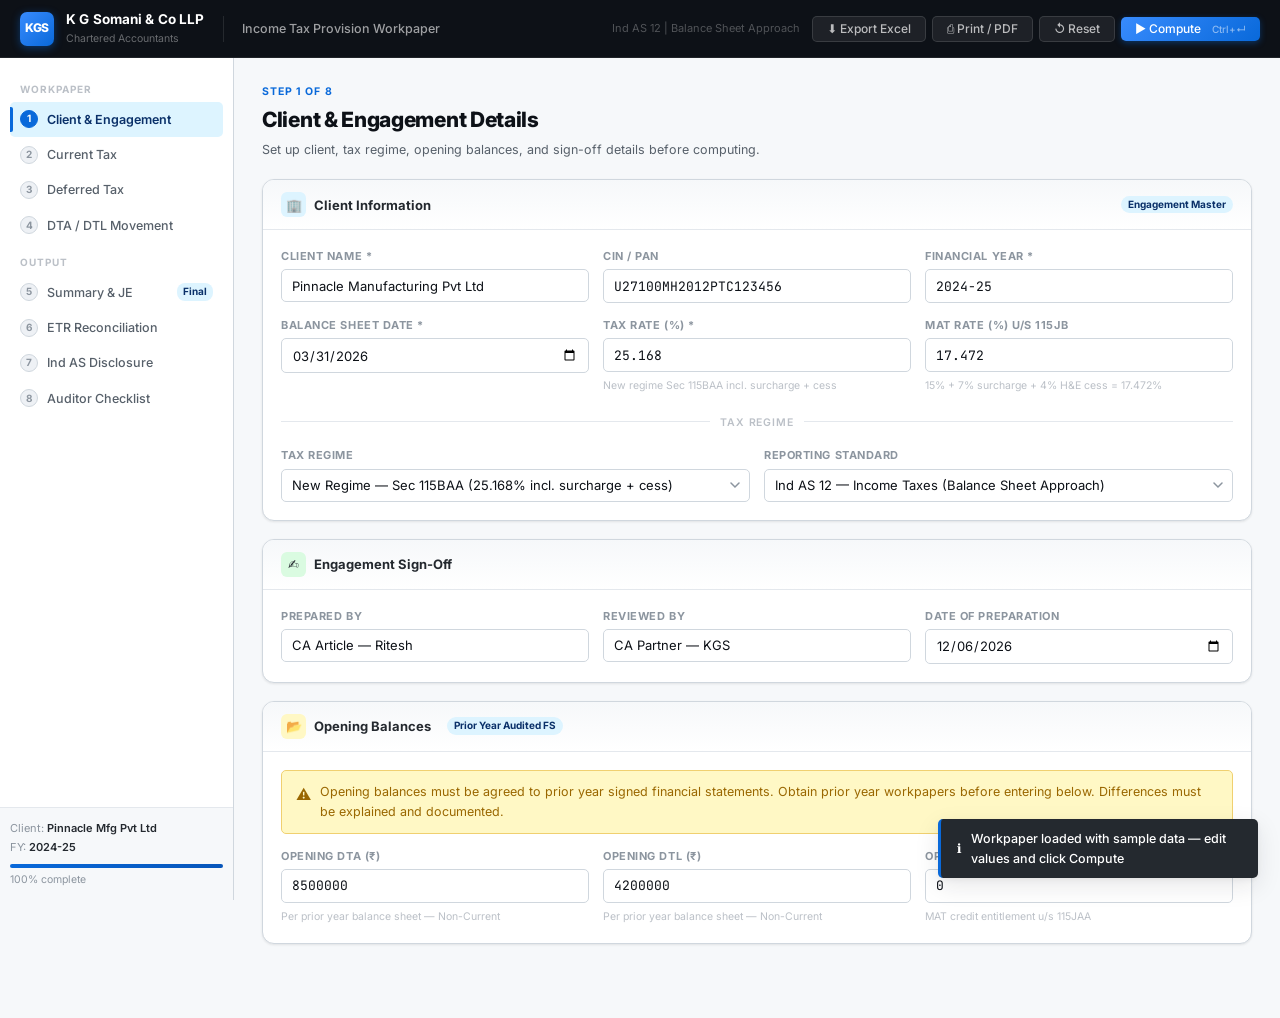
==== commit 4154245f: "New changes" ====
--- a/index.html
+++ b/index.html
@@ -1,906 +1,417 @@
 <!DOCTYPE html>
 <html lang="en">
 <head>
-  <meta charset="UTF-8" />
-  <meta name="viewport" content="width=device-width, initial-scale=1.0" />
-  <title>Tax Provision Workpaper — K G Somani &amp; Co LLP</title>
-  <meta name="description" content="Ind AS 12 Deferred Tax Provision Workpaper — K G Somani & Co LLP" />
-  <link rel="stylesheet" href="css/style.css" />
+<meta charset="UTF-8"/><meta name="viewport" content="width=device-width,initial-scale=1.0"/>
+<title>Tax Provision Workpaper — K G Somani &amp; Co LLP</title>
+<meta name="description" content="Ind AS 12 Income Tax Provision Workpaper — K G Somani & Co LLP, Chartered Accountants"/>
+<link rel="stylesheet" href="css/style.css"/>
 </head>
 <body>
 
-<!-- ══════════════════════════════════════════
-     HEADER
-══════════════════════════════════════════ -->
-<header class="header">
-  <div class="header-left">
-    <div class="header-logo">KGS</div>
-    <div class="header-brand-text">
-      <div class="firm">K G Somani &amp; Co LLP</div>
-      <div class="tagline">Chartered Accountants</div>
-    </div>
-    <div class="header-divider"></div>
-    <div class="header-tool">Income Tax Provision Workpaper</div>
-  </div>
-  <div class="header-right">
-    <span class="header-meta">Ind AS 12 | Balance Sheet Approach</span>
-    <button class="btn btn-ghost" onclick="UI.exportCSV()">⬇ Export CSV</button>
-    <button class="btn btn-ghost" onclick="UI.printWorkpaper()">⎙ Print / PDF</button>
-    <button class="btn btn-ghost" onclick="UI.clearAll()">↺ Reset</button>
-    <button class="btn btn-primary" onclick="UI.runCompute()">▶ Compute &nbsp;<kbd style="font-size:10px;opacity:0.6">Ctrl+↵</kbd></button>
+<!-- HEADER -->
+<header class="hdr">
+  <div class="hdr-l">
+    <div class="hdr-logo">KGS</div>
+    <div><div class="hdr-firm">K G Somani &amp; Co LLP</div><div class="hdr-sub">Chartered Accountants</div></div>
+    <div class="hdr-div"></div>
+    <div class="hdr-tool">Income Tax Provision Workpaper</div>
+  </div>
+  <div class="hdr-r">
+    <span class="hdr-meta">Ind AS 12 | Balance Sheet Approach</span>
+    <button class="btn btn-ghost" onclick="Excel.exportWorkpaper()">⬇ Export Excel</button>
+    <button class="btn btn-ghost" onclick="UI.print_()">⎙ Print / PDF</button>
+    <button class="btn btn-ghost" onclick="UI.reset()">↺ Reset</button>
+    <button class="btn btn-primary" onclick="UI.compute()">▶ Compute &nbsp;<span style="opacity:.5;font-size:10px">Ctrl+↵</span></button>
   </div>
 </header>
 
-<!-- ══════════════════════════════════════════
-     APP SHELL
-══════════════════════════════════════════ -->
-<div class="app-shell">
-
-  <!-- ── SIDEBAR ── -->
-  <nav class="sidebar">
-    <div class="sidebar-top">
-
-      <div class="sidebar-group">
-        <div class="sidebar-group-label">Workpaper</div>
-
-        <div class="nav-item active" data-section="client">
-          <div class="nav-step-num">1</div>
-          <span>Client &amp; Engagement</span>
-        </div>
-
-        <div class="nav-item" data-section="current">
-          <div class="nav-step-num">2</div>
-          <span>Current Tax</span>
-        </div>
-
-        <div class="nav-item" data-section="deferred">
-          <div class="nav-step-num">3</div>
-          <span>Deferred Tax</span>
-        </div>
-
-        <div class="nav-item" data-section="movement">
-          <div class="nav-step-num">4</div>
-          <span>DTA / DTL Movement</span>
-        </div>
-      </div>
-
-      <div class="sidebar-group">
-        <div class="sidebar-group-label">Output</div>
-
-        <div class="nav-item" data-section="summary">
-          <div class="nav-step-num">5</div>
-          <span>Summary &amp; JE</span>
-          <span class="nav-badge">Final</span>
-        </div>
-
-        <div class="nav-item" data-section="etr">
-          <div class="nav-step-num">6</div>
-          <span>ETR Reconciliation</span>
-        </div>
-
-        <div class="nav-item" data-section="disclosure">
-          <div class="nav-step-num">7</div>
-          <span>Ind AS Disclosure</span>
-        </div>
-
-        <div class="nav-item" data-section="checklist">
-          <div class="nav-step-num">8</div>
-          <span>Auditor Checklist</span>
-        </div>
-      </div>
-
-    </div>
-
-    <div class="sidebar-bottom">
-      <div class="sidebar-fy">
-        <span>Client:</span>
-        <span class="fy-val" id="sidebar-client-name">—</span>
-      </div>
-      <div class="sidebar-fy" style="margin-top:4px">
-        <span>FY:</span>
-        <span class="fy-val" id="sidebar-fy-val">—</span>
-      </div>
-      <div class="progress-bar-wrap" style="margin-top:10px">
-        <div class="progress-bar-fill" id="progress-fill" style="width:0%"></div>
-      </div>
-      <div class="text-small text-muted" style="margin-top:5px" id="progress-pct">0% complete</div>
-    </div>
-  </nav>
-
-  <!-- ══════════════════════════════════
-       MAIN CONTENT
-  ══════════════════════════════════ -->
-  <main class="main-content">
-
-    <!-- ╔══════════════════════════════╗
-         ║  1. CLIENT & ENGAGEMENT     ║
-         ╚══════════════════════════════╝ -->
-    <section class="section active" id="sec-client">
-      <div class="page-header">
-        <div class="page-title-group">
-          <div class="page-eyebrow">Step 1 of 8</div>
-          <div class="page-title">Client &amp; Engagement Details</div>
-          <div class="page-desc">Enter client information before proceeding to tax computation.</div>
-        </div>
-      </div>
-
-      <div class="card">
-        <div class="card-header">
-          <div class="card-title">
-            <div class="card-title-icon blue">🏢</div>
-            Client Information
-          </div>
-          <span class="badge badge-blue">Engagement Master</span>
-        </div>
-        <div class="card-body">
-          <div class="form-grid cols-3">
-            <div class="field">
-              <label class="field-label">Client Name *</label>
-              <input class="field-input" id="ci-name" placeholder="e.g. ABC Private Limited"
-                oninput="UI.updateClientDisplay()" />
-            </div>
-            <div class="field">
-              <label class="field-label">CIN / PAN</label>
-              <input class="field-input mono" id="ci-cin" placeholder="e.g. U74999MH2010PTC123456" />
-            </div>
-            <div class="field">
-              <label class="field-label">Financial Year *</label>
-              <input class="field-input mono" id="ci-fy" placeholder="e.g. 2024-25"
-                oninput="UI.updateClientDisplay()" />
-            </div>
-            <div class="field">
-              <label class="field-label">Balance Sheet Date *</label>
-              <input class="field-input" type="date" id="ci-date" />
-            </div>
-            <div class="field">
-              <label class="field-label">Applicable Tax Rate (%) *</label>
-              <input class="field-input mono" id="ci-rate" type="number" value="25.168" step="0.001"
-                oninput="State.triggerCompute()" />
-              <div class="field-hint">Incl. surcharge + H&amp;E cess. New regime Sec 115BAA = 25.168%</div>
-            </div>
-            <div class="field">
-              <label class="field-label">MAT Rate (%) u/s 115JB</label>
-              <input class="field-input mono" id="ci-mat" type="number" value="17.472" step="0.001" />
-              <div class="field-hint">MAT = 15% + surcharge + cess = 17.472%</div>
-            </div>
-          </div>
-
-          <div class="divider-label"><span>Tax Regime</span></div>
-
-          <div class="form-grid cols-2">
-            <div class="field">
-              <label class="field-label">Tax Regime</label>
-              <select class="field-input" id="ci-regime" onchange="State.triggerCompute()">
-                <option value="new">New Regime — Sec 115BAA (25.168% incl. surcharge + cess)</option>
-                <option value="old">Old Regime — 30% + 12% surcharge + 4% cess = 34.944%</option>
-                <option value="startup">Start-up Regime — Sec 115BAB (17.014%)</option>
-                <option value="mat">MAT applicable — u/s 115JB (book profit basis)</option>
-              </select>
-            </div>
-            <div class="field">
-              <label class="field-label">Reporting Standard</label>
-              <select class="field-input" id="ci-standard">
-                <option value="indas12">Ind AS 12 — Income Taxes (Balance Sheet Approach)</option>
-                <option value="as22">AS 22 — Income Taxes (Income Statement Approach) [Old GAAP]</option>
-              </select>
-            </div>
-          </div>
-        </div>
-      </div>
-
-      <div class="card">
-        <div class="card-header">
-          <div class="card-title">
-            <div class="card-title-icon green">📋</div>
-            Engagement Sign-Off
-          </div>
-        </div>
-        <div class="card-body">
-          <div class="form-grid cols-3">
-            <div class="field">
-              <label class="field-label">Prepared By</label>
-              <input class="field-input" id="ci-prep" placeholder="Name &amp; designation" />
-            </div>
-            <div class="field">
-              <label class="field-label">Reviewed By</label>
-              <input class="field-input" id="ci-rev" placeholder="Name &amp; designation" />
-            </div>
-            <div class="field">
-              <label class="field-label">Date of Preparation</label>
-              <input class="field-input" type="date" id="ci-prepdate" />
-            </div>
-          </div>
-        </div>
-      </div>
-
-      <div class="card">
-        <div class="card-header">
-          <div class="card-title">
-            <div class="card-title-icon amber">📂</div>
-            Opening Balances <span class="badge badge-blue" style="margin-left:8px">Prior Year Audited FS</span>
-          </div>
-        </div>
-        <div class="card-body">
-          <div class="notice amber">
-            <span class="notice-icon">⚠</span>
-            <span>Opening balances must be agreed to prior year audited financial statements. Obtain signed-off workpapers from prior year before entering figures.</span>
-          </div>
-          <div class="form-grid cols-3">
-            <div class="field">
-              <label class="field-label">Opening DTA (₹)</label>
-              <input class="field-input mono" id="ob-dta" type="number" value="0" placeholder="0"
-                oninput="State.triggerCompute()" />
-              <div class="field-hint">Deferred Tax Asset as per prior year BS</div>
-            </div>
-            <div class="field">
-              <label class="field-label">Opening DTL (₹)</label>
-              <input class="field-input mono" id="ob-dtl" type="number" value="0" placeholder="0"
-                oninput="State.triggerCompute()" />
-              <div class="field-hint">Deferred Tax Liability as per prior year BS</div>
-            </div>
-            <div class="field">
-              <label class="field-label">Opening MAT Credit (₹)</label>
-              <input class="field-input mono" id="ob-mat" type="number" value="0" placeholder="0"
-                oninput="State.triggerCompute()" />
-              <div class="field-hint">MAT credit entitlement u/s 115JAA</div>
-            </div>
-          </div>
-        </div>
-      </div>
-
-    </section>
-
-    <!-- ╔══════════════════════════════╗
-         ║  2. CURRENT TAX             ║
-         ╚══════════════════════════════╝ -->
-    <section class="section" id="sec-current">
-      <div class="page-header">
-        <div class="page-title-group">
-          <div class="page-eyebrow">Step 2 of 8</div>
-          <div class="page-title">Current Tax Computation</div>
-          <div class="page-desc">Book profit to taxable income — add-backs and deductions per Income Tax Act, 1961.</div>
-        </div>
-        <div class="page-actions">
-          <button class="btn btn-primary" onclick="UI.runCompute()">▶ Compute</button>
-        </div>
-      </div>
-
-      <div class="notice blue">
-        <span class="notice-icon">ℹ</span>
-        <span>Enter the <strong>Book Profit</strong> row first. All add-backs increase taxable income; all deductions reduce it. Amounts are absolute (positive) figures — the type (Add/Less) controls the sign. Leave zero if not applicable.</span>
-      </div>
-
-      <!-- Book Profit to Taxable Income -->
-      <div class="card">
-        <div class="card-header">
-          <div class="card-title">
-            <div class="card-title-icon blue">📊</div>
-            Book Profit → Taxable Income
-          </div>
-          <span class="badge badge-blue">Income Tax Act, 1961</span>
-        </div>
-        <div class="card-body card-body-flush">
-          <div class="table-wrap">
-            <table class="wp-table">
-              <thead>
-                <tr>
-                  <th style="width:36px">#</th>
-                  <th style="width:100px">Type</th>
-                  <th>Particulars</th>
-                  <th class="r" style="width:200px">Amount (₹)</th>
-                  <th style="width:36px"></th>
-                </tr>
-              </thead>
-              <tbody id="ct-body"><!-- Rendered by JS --></tbody>
-              <tfoot>
-                <tr class="total-row">
-                  <td colspan="3">Taxable Income / (Loss) for the year</td>
-                  <td class="r" id="ct-taxable-display">—</td>
-                  <td></td>
-                </tr>
-              </tfoot>
-            </table>
-          </div>
-          <button class="add-row-btn" onclick="State.addCtRow()">
-            <span style="font-size:16px">+</span> Add line item
-          </button>
-        </div>
-      </div>
-
-      <!-- Current Tax Summary -->
-      <div class="card">
-        <div class="card-header">
-          <div class="card-title">
-            <div class="card-title-icon green">🧾</div>
-            Current Tax &amp; Payment Schedule
-          </div>
-        </div>
-        <div class="card-body card-body-flush">
-          <table class="wp-table">
-            <thead>
-              <tr>
-                <th>Particulars</th>
-                <th class="r" style="width:240px">Amount (₹)</th>
-              </tr>
-            </thead>
-            <tbody>
-              <tr>
-                <td>Taxable Income / (MAT Book Profit)</td>
-                <td class="r" id="ct2-ti">—</td>
-              </tr>
-              <tr>
-                <td>Applicable Tax Rate</td>
-                <td class="r" id="ct2-rate">—</td>
-              </tr>
-              <tr class="subtotal-row">
-                <td><strong>Gross Tax Liability</strong></td>
-                <td class="r" id="ct2-tax">—</td>
-              </tr>
-              <tr>
-                <td>Less: MAT Credit Utilised u/s 115JAA (₹)
-                  <span class="text-small text-muted">&nbsp;— enter amount utilised this year</span>
-                </td>
-                <td class="r">
-                  <input class="ti r" id="ct-matutil" type="number" value="0" placeholder="0"
-                    oninput="State.triggerCompute()" style="width:180px" />
-                </td>
-              </tr>
-              <tr>
-                <td>Less: Advance Tax / TDS (₹)
-                  <span class="text-small text-muted">&nbsp;— total advance tax + TDS deducted</span>
-                </td>
-                <td class="r">
-                  <input class="ti r" id="ct-tds" type="number" value="0" placeholder="0"
-                    oninput="State.triggerCompute()" style="width:180px" />
-                </td>
-              </tr>
-              <tr>
-                <td colspan="2" style="padding:4px"></td>
-              </tr>
-            </tbody>
-            <tfoot>
-              <tr class="total-row">
-                <td>Net Current Tax Payable / (Refund)</td>
-                <td class="r" id="ct2-net">—</td>
-              </tr>
-            </tfoot>
-          </table>
-        </div>
-      </div>
-    </section>
-
-    <!-- ╔══════════════════════════════╗
-         ║  3. DEFERRED TAX            ║
-         ╚══════════════════════════════╝ -->
-    <section class="section" id="sec-deferred">
-      <div class="page-header">
-        <div class="page-title-group">
-          <div class="page-eyebrow">Step 3 of 8</div>
-          <div class="page-title">Deferred Tax Schedule</div>
-          <div class="page-desc">Balance sheet approach per Ind AS 12 — temporary differences on each asset / liability.</div>
-        </div>
-        <div class="page-actions">
-          <button class="btn btn-primary" onclick="UI.runCompute()">▶ Compute</button>
-        </div>
-      </div>
-
-      <div class="notice blue">
-        <span class="notice-icon">ℹ</span>
-        <div>
-          <strong>Ind AS 12 — Balance Sheet Approach</strong><br>
-          Temporary Difference = Carrying Amount (Ind AS) − Tax Base (Income Tax Act, 1961)<br>
-          <strong>For Assets:</strong> CA &gt; Tax Base → Taxable TD → DTL &nbsp;|&nbsp; CA &lt; Tax Base → Deductible TD → DTA<br>
-          <strong>For Liabilities:</strong> CA &gt; Tax Base → Deductible TD → DTA &nbsp;|&nbsp; CA &lt; Tax Base → Taxable TD → DTL
-        </div>
-      </div>
-
-      <!-- ASSETS -->
-      <div class="card">
-        <div class="card-header">
-          <div class="card-title">
-            <div class="card-title-icon blue">🏭</div>
-            Temporary Differences — Assets
-            <span class="badge badge-blue">Ind AS 12.16-17</span>
-          </div>
-        </div>
-        <div class="card-body card-body-flush">
-          <div class="table-wrap">
-            <table class="wp-table">
-              <thead>
-                <tr>
-                  <th style="width:36px">#</th>
-                  <th>Particulars / Asset</th>
-                  <th class="r" style="width:160px">Carrying Amt (₹)<br><span style="font-weight:400;text-transform:none;font-size:10px">Ind AS / Books</span></th>
-                  <th class="r" style="width:160px">Tax Base (₹)<br><span style="font-weight:400;text-transform:none;font-size:10px">Income Tax Act</span></th>
-                  <th class="r" style="width:140px">Temp. Diff (₹)</th>
-                  <th class="c" style="width:80px">Nature</th>
-                  <th class="r" style="width:140px">Tax Effect (₹)</th>
-                  <th style="width:36px"></th>
-                </tr>
-              </thead>
-              <tbody id="dt-asset-body"><!-- Rendered by JS --></tbody>
-              <tfoot>
-                <tr class="subtotal-row">
-                  <td colspan="5">Total DTA from Asset Differences</td>
-                  <td></td>
-                  <td class="r" id="dt-asset-dta">—</td>
-                  <td></td>
-                </tr>
-                <tr class="subtotal-row">
-                  <td colspan="5">Total DTL from Asset Differences</td>
-                  <td></td>
-                  <td class="r" id="dt-asset-dtl">—</td>
-                  <td></td>
-                </tr>
-              </tfoot>
-            </table>
-          </div>
-          <button class="add-row-btn" onclick="State.addDtRow('asset')">
-            <span style="font-size:16px">+</span> Add asset item
-          </button>
-        </div>
-      </div>
-
-      <!-- LIABILITIES -->
-      <div class="card">
-        <div class="card-header">
-          <div class="card-title">
-            <div class="card-title-icon red">📋</div>
-            Temporary Differences — Liabilities &amp; Provisions
-            <span class="badge badge-blue">Ind AS 12.15</span>
-          </div>
-        </div>
-        <div class="card-body card-body-flush">
-          <div class="table-wrap">
-            <table class="wp-table">
-              <thead>
-                <tr>
-                  <th style="width:36px">#</th>
-                  <th>Particulars / Liability</th>
-                  <th class="r" style="width:160px">Carrying Amt (₹)<br><span style="font-weight:400;text-transform:none;font-size:10px">Ind AS / Books</span></th>
-                  <th class="r" style="width:160px">Tax Base (₹)<br><span style="font-weight:400;text-transform:none;font-size:10px">Income Tax Act</span></th>
-                  <th class="r" style="width:140px">Temp. Diff (₹)</th>
-                  <th class="c" style="width:80px">Nature</th>
-                  <th class="r" style="width:140px">Tax Effect (₹)</th>
-                  <th style="width:36px"></th>
-                </tr>
-              </thead>
-              <tbody id="dt-liab-body"><!-- Rendered by JS --></tbody>
-              <tfoot>
-                <tr class="subtotal-row">
-                  <td colspan="5">Total DTA from Liability Differences</td>
-                  <td></td>
-                  <td class="r" id="dt-liab-dta">—</td>
-                  <td></td>
-                </tr>
-                <tr class="subtotal-row">
-                  <td colspan="5">Total DTL from Liability Differences</td>
-                  <td></td>
-                  <td class="r" id="dt-liab-dtl">—</td>
-                  <td></td>
-                </tr>
-              </tfoot>
-            </table>
-          </div>
-          <button class="add-row-btn" onclick="State.addDtRow('liab')">
-            <span style="font-size:16px">+</span> Add liability item
-          </button>
-        </div>
-      </div>
-
-      <!-- OTHER DEFERRED ITEMS -->
-      <div class="card">
-        <div class="card-header">
-          <div class="card-title">
-            <div class="card-title-icon purple">📎</div>
-            Other Deferred Tax Items
-            <span class="badge badge-blue">Losses / MAT Credit</span>
-          </div>
-        </div>
-        <div class="card-body card-body-flush">
-          <div class="table-wrap">
-            <table class="wp-table">
-              <thead>
-                <tr>
-                  <th style="width:36px">#</th>
-                  <th>Particulars</th>
-                  <th class="r" style="width:180px">Amount / Base (₹)</th>
-                  <th class="c" style="width:100px">DTA / DTL</th>
-                  <th class="r" style="width:160px">Tax Effect (₹)</th>
-                  <th style="width:36px"></th>
-                </tr>
-              </thead>
-              <tbody id="dt-other-body"><!-- Rendered by JS --></tbody>
-              <tfoot>
-                <tr class="subtotal-row">
-                  <td colspan="3">Total DTA — Other Items</td>
-                  <td></td>
-                  <td class="r" id="dt-other-dta">—</td>
-                  <td></td>
-                </tr>
-                <tr class="subtotal-row">
-                  <td colspan="3">Total DTL — Other Items</td>
-                  <td></td>
-                  <td class="r" id="dt-other-dtl">—</td>
-                  <td></td>
-                </tr>
-              </tfoot>
-            </table>
-          </div>
-          <button class="add-row-btn" onclick="State.addDtOther()">
-            <span style="font-size:16px">+</span> Add item
-          </button>
-        </div>
-      </div>
-
-      <!-- DEFERRED TAX TOTALS -->
-      <div class="card">
-        <div class="card-header">
-          <div class="card-title">
-            <div class="card-title-icon amber">Σ</div>
-            Deferred Tax — Consolidated Position
-          </div>
-        </div>
-        <div class="card-body card-body-flush">
-          <table class="wp-table">
-            <thead>
-              <tr>
-                <th>Particulars</th>
-                <th class="r">Gross DTA (₹)</th>
-                <th class="r">Gross DTL (₹)</th>
-              </tr>
-            </thead>
-            <tbody>
-              <tr><td>From asset temporary differences</td><td class="r" id="dt-asset-dta-2">—</td><td class="r" id="dt-asset-dtl-2">—</td></tr>
-              <tr><td>From liability temporary differences</td><td class="r" id="dt-liab-dta-2">—</td><td class="r" id="dt-liab-dtl-2">—</td></tr>
-              <tr><td>From losses / MAT credit / other</td><td class="r" id="dt-other-dta-2">—</td><td class="r" id="dt-other-dtl-2">—</td></tr>
-            </tbody>
-            <tfoot>
-              <tr class="total-row">
-                <td>Total Gross DTA / DTL</td>
-                <td class="r" id="dt-total-dta">—</td>
-                <td class="r" id="dt-total-dtl">—</td>
-              </tr>
-              <tr class="subtotal-row">
-                <td colspan="2"><strong>Net P&amp;L Impact (Deferred Tax)</strong></td>
-                <td class="r" id="dt-pl-effect">—</td>
-              </tr>
-            </tfoot>
-          </table>
-        </div>
-      </div>
-
-    </section>
-
-    <!-- ╔══════════════════════════════╗
-         ║  4. DTA/DTL MOVEMENT        ║
-         ╚══════════════════════════════╝ -->
-    <section class="section" id="sec-movement">
-      <div class="page-header">
-        <div class="page-title-group">
-          <div class="page-eyebrow">Step 4 of 8</div>
-          <div class="page-title">DTA / DTL Movement Schedule</div>
-          <div class="page-desc">Opening → current year movement → closing balances for balance sheet.</div>
-        </div>
-      </div>
-
-      <div class="two-col">
-        <!-- DTA Movement -->
-        <div class="card">
-          <div class="card-header">
-            <div class="card-title">
-              <div class="card-title-icon green">↗</div>
-              Deferred Tax Asset — Movement
-            </div>
-          </div>
-          <div class="card-body card-body-flush">
-            <table class="wp-table">
-              <thead>
-                <tr><th>Particulars</th><th class="r">Amount (₹)</th></tr>
-              </thead>
-              <tbody>
-                <tr><td>Opening DTA (per prior year FS)</td><td class="r" id="mv-dta-open">—</td></tr>
-                <tr><td>Add: DTA recognised during the year</td><td class="r" id="mv-dta-cy">—</td></tr>
-                <tr><td>Less: DTA reversed / utilised during the year</td><td class="r" style="color:var(--red-2)">—</td></tr>
-                <tr>
-                  <td>Add: MAT Credit Entitlement recognised this year (₹)
-                    <div class="text-small text-muted">Enter new MAT credit recognised</div>
-                  </td>
-                  <td class="r">
-                    <input class="ti r" id="mv-mat-new" type="number" value="0" placeholder="0"
-                      oninput="State.triggerCompute()" style="width:140px" />
-                  </td>
-                </tr>
-                <tr><td>Less: MAT Credit utilised against normal tax</td><td class="r" style="color:var(--red-2)" id="mv-mat-util">—</td></tr>
-              </tbody>
-              <tfoot>
-                <tr class="total-row"><td>Closing DTA (to Balance Sheet)</td><td class="r" id="mv-dta-close">—</td></tr>
-              </tfoot>
-            </table>
-          </div>
-        </div>
-
-        <!-- DTL Movement -->
-        <div class="card">
-          <div class="card-header">
-            <div class="card-title">
-              <div class="card-title-icon red">↘</div>
-              Deferred Tax Liability — Movement
-            </div>
-          </div>
-          <div class="card-body card-body-flush">
-            <table class="wp-table">
-              <thead>
-                <tr><th>Particulars</th><th class="r">Amount (₹)</th></tr>
-              </thead>
-              <tbody>
-                <tr><td>Opening DTL (per prior year FS)</td><td class="r" id="mv-dtl-open">—</td></tr>
-                <tr><td>Add: DTL created during the year</td><td class="r" id="mv-dtl-cy">—</td></tr>
-                <tr><td>Less: DTL reversed during the year</td><td class="r" style="color:var(--green-2)">—</td></tr>
-              </tbody>
-              <tfoot>
-                <tr class="total-row"><td>Closing DTL (to Balance Sheet)</td><td class="r" id="mv-dtl-close">—</td></tr>
-              </tfoot>
-            </table>
-          </div>
-        </div>
-      </div>
-
-      <!-- MAT Credit Movement -->
-      <div class="card">
-        <div class="card-header">
-          <div class="card-title">
-            <div class="card-title-icon purple">💳</div>
-            MAT Credit Entitlement — Movement
-            <span class="badge badge-blue">Sec 115JAA / 115JD</span>
-          </div>
-        </div>
-        <div class="card-body card-body-flush">
-          <table class="wp-table">
-            <thead>
-              <tr><th>Particulars</th><th class="r">Amount (₹)</th></tr>
-            </thead>
-            <tbody>
-              <tr><td>Opening MAT Credit (per prior year FS)</td><td class="r" id="mv-mat-open">—</td></tr>
-              <tr><td>Add: MAT Credit recognised this year</td><td class="r" id="mv-mat-new-display">—</td></tr>
-              <tr><td>Less: MAT Credit utilised this year (set off against normal tax)</td><td class="r" id="mv-mat-util">—</td></tr>
-            </tbody>
-            <tfoot>
-              <tr class="total-row"><td>Closing MAT Credit Entitlement (to Balance Sheet)</td><td class="r" id="mv-mat-close">—</td></tr>
-            </tfoot>
-          </table>
-        </div>
-      </div>
-    </section>
-
-    <!-- ╔══════════════════════════════╗
-         ║  5. SUMMARY & JE            ║
-         ╚══════════════════════════════╝ -->
-    <section class="section" id="sec-summary">
-      <div class="page-header">
-        <div class="page-title-group">
-          <div class="page-eyebrow">Step 5 of 8</div>
-          <div class="page-title">Summary &amp; Journal Entries</div>
-          <div class="page-desc">Final provision amounts and accounting entries for the year.</div>
-        </div>
-        <div class="page-actions">
-          <button class="btn btn-primary" onclick="UI.runCompute()">▶ Compute</button>
-        </div>
-      </div>
-
-      <!-- KPI Cards -->
-      <div class="kpi-grid">
-        <div class="kpi-card blue">
-          <div class="kpi-icon">💰</div>
-          <div class="kpi-label">Current Tax</div>
-          <div class="kpi-value" id="kpi-ct">₹0</div>
-          <div class="kpi-sub">P&amp;L charge — current year</div>
-        </div>
-        <div class="kpi-card red" id="kpi-dt-card">
-          <div class="kpi-icon">📈</div>
-          <div class="kpi-label">Deferred Tax (Net)</div>
-          <div class="kpi-value" id="kpi-dt">₹0</div>
-          <div class="kpi-sub" id="kpi-dt-sub">charge / (credit)</div>
-        </div>
-        <div class="kpi-card amber">
-          <div class="kpi-icon">Σ</div>
-          <div class="kpi-label">Total Tax Expense</div>
-          <div class="kpi-value" id="kpi-total">₹0</div>
-          <div class="kpi-sub">P&amp;L — Income tax expense</div>
-        </div>
-        <div class="kpi-card purple">
-          <div class="kpi-icon">%</div>
-          <div class="kpi-label">Effective Tax Rate</div>
-          <div class="kpi-value" id="kpi-etr">—%</div>
-          <div class="kpi-sub" id="etr-variance">vs statutory rate</div>
-        </div>
-      </div>
-
-      <div class="two-col">
-        <div class="kpi-card green" style="margin-bottom:20px">
-          <div class="kpi-label">Closing DTA (Balance Sheet)</div>
-          <div class="kpi-value" id="kpi-dta-closing">₹0</div>
-          <div class="kpi-sub">Non-current asset</div>
-        </div>
-        <div class="kpi-card red" style="margin-bottom:20px">
-          <div class="kpi-label">Closing DTL (Balance Sheet)</div>
-          <div class="kpi-value" id="kpi-dtl-closing">₹0</div>
-          <div class="kpi-sub">Non-current liability</div>
-        </div>
-      </div>
-
-      <!-- Journal Entries -->
-      <div class="card">
-        <div class="card-header">
-          <div class="card-title">
-            <div class="card-title-icon blue">📝</div>
-            Journal Entry 1 — Current Tax
-          </div>
-        </div>
-        <div class="card-body">
-          <div class="je-card" id="je-current">
-            <div class="je-narr">Click ▶ Compute to generate journal entries.</div>
-          </div>
-        </div>
-      </div>
-
-      <div class="card">
-        <div class="card-header">
-          <div class="card-title">
-            <div class="card-title-icon green">📝</div>
-            Journal Entry 2 — Deferred Tax (Ind AS 12)
-          </div>
-        </div>
-        <div class="card-body">
-          <div class="je-card" id="je-deferred">
-            <div class="je-narr">Click ▶ Compute to generate journal entries.</div>
-          </div>
-        </div>
-      </div>
-
-      <div class="card" id="je-mat-card">
-        <div class="card-header">
-          <div class="card-title">
-            <div class="card-title-icon purple">📝</div>
-            Journal Entry 3 — MAT Credit Entitlement
-          </div>
-        </div>
-        <div class="card-body">
-          <div class="je-card" id="je-mat">
-            <div class="je-narr">Enter MAT credit amount in Movement schedule to generate this entry.</div>
-          </div>
-        </div>
-      </div>
-    </section>
-
-    <!-- ╔══════════════════════════════╗
-         ║  6. ETR RECONCILIATION      ║
-         ╚══════════════════════════════╝ -->
-    <section class="section" id="sec-etr">
-      <div class="page-header">
-        <div class="page-title-group">
-          <div class="page-eyebrow">Step 6 of 8</div>
-          <div class="page-title">Effective Tax Rate Reconciliation</div>
-          <div class="page-desc">Mandatory disclosure per Ind AS 12.81(c) — reconciliation of statutory vs effective rate.</div>
-        </div>
-        <div class="page-actions">
-          <button class="btn btn-primary" onclick="UI.runCompute()">▶ Compute</button>
-        </div>
-      </div>
-
-      <div class="card">
-        <div class="card-header">
-          <div class="card-title">
-            <div class="card-title-icon amber">%</div>
-            ETR Reconciliation Table
-            <span class="badge badge-blue">Ind AS 12.81(c)</span>
-          </div>
-        </div>
-        <div class="card-body card-body-flush" id="etr-table">
-          <div style="padding:20px;color:var(--ink-4)">Click ▶ Compute to generate the ETR reconciliation.</div>
-        </div>
-      </div>
-    </section>
-
-    <!-- ╔══════════════════════════════╗
-         ║  7. DISCLOSURE NOTE         ║
-         ╚══════════════════════════════╝ -->
-    <section class="section" id="sec-disclosure">
-      <div class="page-header">
-        <div class="page-title-group">
-          <div class="page-eyebrow">Step 7 of 8</div>
-          <div class="page-title">Ind AS 12 — Disclosure Note</div>
-          <div class="page-desc">Draft disclosure note for inclusion in Notes to Accounts per Ind AS 12.79-88.</div>
-        </div>
-        <div class="page-actions">
-          <button class="btn btn-primary" onclick="UI.runCompute()">▶ Compute</button>
-        </div>
-      </div>
-
-      <div class="card">
-        <div class="card-header">
-          <div class="card-title">
-            <div class="card-title-icon blue">📄</div>
-            Note — Income Taxes
-            <span class="badge badge-blue">Ind AS 12.79</span>
-          </div>
-        </div>
-        <div class="card-body">
-          <div id="disclosure-note" style="color:var(--ink-4)">
-            Click ▶ Compute to generate the Ind AS 12 disclosure note.
-          </div>
-        </div>
-      </div>
-    </section>
-
-    <!-- ╔══════════════════════════════╗
-         ║  8. AUDITOR CHECKLIST       ║
-         ╚══════════════════════════════╝ -->
-    <section class="section" id="sec-checklist">
-      <div class="page-header">
-        <div class="page-title-group">
-          <div class="page-eyebrow">Step 8 of 8</div>
-          <div class="page-title">Auditor's Checklist</div>
-          <div class="page-desc">Quality control checklist per SA 520 / Ind AS 12 requirements.</div>
-        </div>
-        <div class="page-actions">
-          <button class="btn btn-primary" onclick="UI.runCompute()">▶ Compute</button>
-        </div>
-      </div>
-
-      <div class="card">
-        <div class="card-header">
-          <div class="card-title">
-            <div class="card-title-icon green">✓</div>
-            Deferred Tax — Quality Control Checklist
-          </div>
-        </div>
-        <div class="card-body card-body-flush" id="checklist-wrap">
-          <div style="padding:20px;color:var(--ink-4)">Click ▶ Compute to run the checklist.</div>
-        </div>
-      </div>
-    </section>
-
-  </main>
+<div class="shell">
+
+<!-- SIDEBAR -->
+<nav class="sidebar">
+  <div class="sb-top">
+    <div class="sb-grp">
+      <div class="sb-lbl">Workpaper</div>
+      <div class="nav-item active" data-sec="client"><div class="nav-num">1</div>Client &amp; Engagement</div>
+      <div class="nav-item" data-sec="current"><div class="nav-num">2</div>Current Tax</div>
+      <div class="nav-item" data-sec="deferred"><div class="nav-num">3</div>Deferred Tax</div>
+      <div class="nav-item" data-sec="movement"><div class="nav-num">4</div>DTA / DTL Movement</div>
+    </div>
+    <div class="sb-grp">
+      <div class="sb-lbl">Output</div>
+      <div class="nav-item" data-sec="summary"><div class="nav-num">5</div>Summary &amp; JE<span class="nav-badge">Final</span></div>
+      <div class="nav-item" data-sec="etr"><div class="nav-num">6</div>ETR Reconciliation</div>
+      <div class="nav-item" data-sec="disclosure"><div class="nav-num">7</div>Ind AS Disclosure</div>
+      <div class="nav-item" data-sec="checklist"><div class="nav-num">8</div>Auditor Checklist</div>
+    </div>
+  </div>
+  <div class="sb-bottom">
+    <div class="sb-meta">Client: <b id="sb-client-name">Pinnacle Mfg Pvt Ltd</b></div>
+    <div class="sb-meta">FY: <b id="sb-fy">2024-25</b></div>
+    <div class="sb-prog-wrap"><div class="sb-prog" id="sb-prog" style="width:0%"></div></div>
+    <div class="sb-prog-txt" id="sb-prog-txt">0% complete</div>
+  </div>
+</nav>
+
+<!-- MAIN -->
+<main class="main" id="main-wrap">
+
+<!-- ═══════════════════════════════════
+     1. CLIENT & ENGAGEMENT
+═══════════════════════════════════ -->
+<section class="section active" id="sec-client">
+  <div class="pg-hdr">
+    <div><div class="pg-eyebrow">Step 1 of 8</div><div class="pg-title">Client &amp; Engagement Details</div><div class="pg-desc">Set up client, tax regime, opening balances, and sign-off details before computing.</div></div>
+  </div>
+
+  <div class="card">
+    <div class="card-hdr"><div class="card-title"><div class="ci b">🏢</div>Client Information</div><span class="badge badge-blue">Engagement Master</span></div>
+    <div class="card-body">
+      <div class="fg c3">
+        <div class="field"><label class="lbl">Client Name *</label><input class="inp" id="ci-name" value="Pinnacle Manufacturing Pvt Ltd" oninput="UI.updateClient()"/></div>
+        <div class="field"><label class="lbl">CIN / PAN</label><input class="inp mono" id="ci-cin" value="U27100MH2012PTC123456"/></div>
+        <div class="field"><label class="lbl">Financial Year *</label><input class="inp mono" id="ci-fy" value="2024-25" oninput="UI.updateClient()"/></div>
+        <div class="field"><label class="lbl">Balance Sheet Date *</label><input class="inp" type="date" id="ci-date" value="2025-03-31"/></div>
+        <div class="field"><label class="lbl">Tax Rate (%) *</label><input class="inp mono" id="ci-rate" type="number" value="25.168" step="0.001" oninput="State.go()"/><div class="hint">New regime Sec 115BAA incl. surcharge + cess</div></div>
+        <div class="field"><label class="lbl">MAT Rate (%) u/s 115JB</label><input class="inp mono" id="ci-mat" type="number" value="17.472" step="0.001"/><div class="hint">15% + 7% surcharge + 4% H&amp;E cess = 17.472%</div></div>
+      </div>
+      <div class="div-lbl"><span>Tax Regime</span></div>
+      <div class="fg c2">
+        <div class="field"><label class="lbl">Tax Regime</label>
+          <select class="inp" id="ci-regime" onchange="State.go()">
+            <option value="new" selected>New Regime — Sec 115BAA (25.168% incl. surcharge + cess)</option>
+            <option value="old">Old Regime — 30% + 12% surcharge + 4% cess = 34.944%</option>
+            <option value="startup">Start-up Regime — Sec 115BAB (17.014%)</option>
+            <option value="mat">MAT applicable — u/s 115JB (book profit @ 17.472%)</option>
+          </select></div>
+        <div class="field"><label class="lbl">Reporting Standard</label>
+          <select class="inp" id="ci-standard">
+            <option value="indas12" selected>Ind AS 12 — Income Taxes (Balance Sheet Approach)</option>
+            <option value="as22">AS 22 — Income Taxes (Income Statement Approach)</option>
+          </select></div>
+      </div>
+    </div>
+  </div>
+
+  <div class="card">
+    <div class="card-hdr"><div class="card-title"><div class="ci g">✍</div>Engagement Sign-Off</div></div>
+    <div class="card-body">
+      <div class="fg c3">
+        <div class="field"><label class="lbl">Prepared By</label><input class="inp" id="ci-prep" value="CA Article — Ritesh"/></div>
+        <div class="field"><label class="lbl">Reviewed By</label><input class="inp" id="ci-rev" value="CA Partner — KGS"/></div>
+        <div class="field"><label class="lbl">Date of Preparation</label><input class="inp" type="date" id="ci-prepdate"/></div>
+      </div>
+    </div>
+  </div>
+
+  <div class="card">
+    <div class="card-hdr"><div class="card-title"><div class="ci a">📂</div>Opening Balances <span class="badge badge-blue" style="margin-left:8px">Prior Year Audited FS</span></div></div>
+    <div class="card-body">
+      <div class="notice amber"><span class="ni">⚠</span><span>Opening balances must be agreed to prior year signed financial statements. Obtain prior year workpapers before entering below. Differences must be explained and documented.</span></div>
+      <div class="fg c3">
+        <div class="field"><label class="lbl">Opening DTA (₹)</label><input class="inp mono" id="ob-dta" type="number" value="8500000" oninput="State.go()"/><div class="hint">Per prior year balance sheet — Non-Current</div></div>
+        <div class="field"><label class="lbl">Opening DTL (₹)</label><input class="inp mono" id="ob-dtl" type="number" value="4200000" oninput="State.go()"/><div class="hint">Per prior year balance sheet — Non-Current</div></div>
+        <div class="field"><label class="lbl">Opening MAT Credit (₹)</label><input class="inp mono" id="ob-mat" type="number" value="0" oninput="State.go()"/><div class="hint">MAT credit entitlement u/s 115JAA</div></div>
+      </div>
+    </div>
+  </div>
+</section>
+
+<!-- ═══════════════════════════════════
+     2. CURRENT TAX
+═══════════════════════════════════ -->
+<section class="section" id="sec-current">
+  <div class="pg-hdr">
+    <div><div class="pg-eyebrow">Step 2 of 8</div><div class="pg-title">Current Tax Computation</div><div class="pg-desc">Book profit → taxable income. Add-backs increase taxable income; deductions reduce it.</div></div>
+    <div class="pg-actions"><button class="btn btn-primary" onclick="UI.compute()">▶ Compute</button></div>
+  </div>
+
+  <div class="notice blue"><span class="ni">ℹ</span><div>Enter all amounts as <strong>positive numbers</strong>. The Type (Add/Less) controls the sign automatically. The first row (Book Profit) is mandatory — all others are adjustments.</div></div>
+
+  <div class="card">
+    <div class="card-hdr"><div class="card-title"><div class="ci b">📊</div>Book Profit → Taxable Income</div><span class="badge badge-blue">Income Tax Act, 1961</span></div>
+    <div class="card-body-f">
+      <div class="tbl-wrap">
+        <table class="wt">
+          <thead><tr><th style="width:32px">#</th><th style="width:80px">Type</th><th>Particulars</th><th class="r" style="width:190px">Amount (₹)</th><th style="width:32px"></th></tr></thead>
+          <tbody id="ct-body"></tbody>
+          <tfoot><tr class="tot-row"><td colspan="3">Taxable Income / (Loss) for the Year</td><td class="r" id="ct-taxable-disp">—</td><td></td></tr></tfoot>
+        </table>
+      </div>
+      <button class="add-row-btn" onclick="State.addCT()"><span style="font-size:16px">+</span> Add line item</button>
+    </div>
+  </div>
+
+  <div class="card">
+    <div class="card-hdr"><div class="card-title"><div class="ci g">🧾</div>Current Tax &amp; Payment Schedule</div></div>
+    <div class="card-body-f">
+      <table class="wt">
+        <thead><tr><th>Particulars</th><th class="r" style="width:240px">Amount (₹)</th></tr></thead>
+        <tbody>
+          <tr><td>Taxable Income / (MAT Book Profit)</td><td class="r" id="ct2-ti">—</td></tr>
+          <tr><td>Applicable Tax Rate</td><td class="r" id="ct2-rate">—</td></tr>
+          <tr class="sub-row"><td><strong>Gross Tax Liability</strong></td><td class="r" id="ct2-tax">—</td></tr>
+          <tr><td>Less: MAT Credit Utilised u/s 115JAA (₹)<span class="hint" style="display:inline;margin-left:8px">Enter amount set off this year</span></td>
+            <td class="r"><input class="ti r" id="ct-matutil" type="number" value="0" oninput="State.go()" style="width:180px"/></td></tr>
+          <tr><td>Less: Advance Tax &amp; TDS (₹)<span class="hint" style="display:inline;margin-left:8px">Total advance tax + TDS deducted</span></td>
+            <td class="r"><input class="ti r" id="ct-tds" type="number" value="12000000" oninput="State.go()" style="width:180px"/></td></tr>
+        </tbody>
+        <tfoot><tr class="tot-row"><td>Net Current Tax Payable / (Refund)</td><td class="r" id="ct2-net">—</td></tr></tfoot>
+      </table>
+    </div>
+  </div>
+</section>
+
+<!-- ═══════════════════════════════════
+     3. DEFERRED TAX
+═══════════════════════════════════ -->
+<section class="section" id="sec-deferred">
+  <div class="pg-hdr">
+    <div><div class="pg-eyebrow">Step 3 of 8</div><div class="pg-title">Deferred Tax Schedule</div><div class="pg-desc">Balance sheet approach per Ind AS 12 — temporary difference on each asset &amp; liability.</div></div>
+    <div class="pg-actions"><button class="btn btn-primary" onclick="UI.compute()">▶ Compute</button></div>
+  </div>
+
+  <div class="notice blue"><span class="ni">ℹ</span><div>
+    <strong>Ind AS 12 — Balance Sheet Approach &nbsp;|&nbsp; Temp. Diff = Carrying Amount (Books) − Tax Base (IT Act)</strong><br>
+    Assets: CA &gt; TB → Taxable TD → <span class="pill pill-dtl">DTL</span> &nbsp;|&nbsp; CA &lt; TB → Deductible TD → <span class="pill pill-dta">DTA</span><br>
+    Liabilities: CA &gt; TB → Deductible TD → <span class="pill pill-dta">DTA</span> &nbsp;|&nbsp; CA &lt; TB → Taxable TD → <span class="pill pill-dtl">DTL</span>
+  </div></div>
+
+  <!-- ASSETS -->
+  <div class="card">
+    <div class="card-hdr"><div class="card-title"><div class="ci b">🏭</div>Section A — Temporary Differences: Assets <span class="badge badge-blue" style="margin-left:6px">Ind AS 12.16-17</span></div></div>
+    <div class="card-body-f">
+      <div class="tbl-wrap">
+        <table class="wt">
+          <thead><tr><th style="width:32px">#</th><th>Particulars / Asset</th><th class="r" style="width:145px">Carrying Amt (₹)<br><span style="font-weight:400;font-size:9.5px;text-transform:none">Ind AS / Books</span></th><th class="r" style="width:145px">Tax Base (₹)<br><span style="font-weight:400;font-size:9.5px;text-transform:none">Income Tax Act</span></th><th class="r" style="width:120px">Temp. Diff (₹)</th><th class="c" style="width:70px">Nature</th><th class="r" style="width:120px">Tax Effect (₹)</th><th style="width:32px"></th></tr></thead>
+          <tbody id="dt-asset-body"></tbody>
+          <tfoot>
+            <tr class="sub-row"><td colspan="5">Total DTA from Asset Differences</td><td></td><td class="r" id="dt-a-dta">—</td><td></td></tr>
+            <tr class="sub-row"><td colspan="5">Total DTL from Asset Differences</td><td></td><td class="r" id="dt-a-dtl">—</td><td></td></tr>
+          </tfoot>
+        </table>
+      </div>
+      <button class="add-row-btn" onclick="State.addDT('asset')"><span style="font-size:16px">+</span> Add asset</button>
+    </div>
+  </div>
+
+  <!-- LIABILITIES -->
+  <div class="card">
+    <div class="card-hdr"><div class="card-title"><div class="ci r">📋</div>Section B — Temporary Differences: Liabilities &amp; Provisions <span class="badge badge-blue" style="margin-left:6px">Ind AS 12.15</span></div></div>
+    <div class="card-body-f">
+      <div class="tbl-wrap">
+        <table class="wt">
+          <thead><tr><th style="width:32px">#</th><th>Particulars / Liability</th><th class="r" style="width:145px">Carrying Amt (₹)<br><span style="font-weight:400;font-size:9.5px;text-transform:none">Ind AS / Books</span></th><th class="r" style="width:145px">Tax Base (₹)<br><span style="font-weight:400;font-size:9.5px;text-transform:none">Income Tax Act</span></th><th class="r" style="width:120px">Temp. Diff (₹)</th><th class="c" style="width:70px">Nature</th><th class="r" style="width:120px">Tax Effect (₹)</th><th style="width:32px"></th></tr></thead>
+          <tbody id="dt-liab-body"></tbody>
+          <tfoot>
+            <tr class="sub-row"><td colspan="5">Total DTA from Liability Differences</td><td></td><td class="r" id="dt-l-dta">—</td><td></td></tr>
+            <tr class="sub-row"><td colspan="5">Total DTL from Liability Differences</td><td></td><td class="r" id="dt-l-dtl">—</td><td></td></tr>
+          </tfoot>
+        </table>
+      </div>
+      <button class="add-row-btn" onclick="State.addDT('liab')"><span style="font-size:16px">+</span> Add liability</button>
+    </div>
+  </div>
+
+  <!-- OTHER -->
+  <div class="card">
+    <div class="card-hdr"><div class="card-title"><div class="ci p">📎</div>Section C — Other Deferred Items <span class="badge badge-blue" style="margin-left:6px">Losses / MAT Credit</span></div></div>
+    <div class="card-body-f">
+      <div class="tbl-wrap">
+        <table class="wt">
+          <thead><tr><th style="width:32px">#</th><th>Particulars</th><th class="r" style="width:170px">Amount / Base (₹)</th><th class="c" style="width:90px">Type</th><th class="r" style="width:140px">Tax Effect (₹)</th><th style="width:32px"></th></tr></thead>
+          <tbody id="dt-other-body"></tbody>
+          <tfoot>
+            <tr class="sub-row"><td colspan="3">Total DTA — Other Items</td><td></td><td class="r" id="dt-o-dta">—</td><td></td></tr>
+            <tr class="sub-row"><td colspan="3">Total DTL — Other Items</td><td></td><td class="r" id="dt-o-dtl">—</td><td></td></tr>
+          </tfoot>
+        </table>
+      </div>
+      <button class="add-row-btn" onclick="State.addOther()"><span style="font-size:16px">+</span> Add item</button>
+    </div>
+  </div>
+
+  <!-- CONSOLIDATED -->
+  <div class="card">
+    <div class="card-hdr"><div class="card-title"><div class="ci a">Σ</div>Consolidated Deferred Tax Position</div></div>
+    <div class="card-body-f">
+      <table class="wt">
+        <thead><tr><th>Particulars</th><th class="r">Gross DTA (₹)</th><th class="r">Gross DTL (₹)</th></tr></thead>
+        <tbody>
+          <tr><td>Asset temporary differences (Section A)</td><td class="r" id="dt-a-dta-2">—</td><td class="r" id="dt-a-dtl-2">—</td></tr>
+          <tr><td>Liability temporary differences (Section B)</td><td class="r" id="dt-l-dta-2">—</td><td class="r" id="dt-l-dtl-2">—</td></tr>
+          <tr><td>Losses / MAT credit / Other (Section C)</td><td class="r" id="dt-o-dta-2">—</td><td class="r" id="dt-o-dtl-2">—</td></tr>
+        </tbody>
+        <tfoot>
+          <tr class="tot-row"><td>Total Gross DTA / DTL</td><td class="r" id="dt-tot-dta">—</td><td class="r" id="dt-tot-dtl">—</td></tr>
+          <tr class="sub-row"><td colspan="2"><strong>Net Deferred Tax P&amp;L Impact (Charge) / Credit</strong></td><td class="r" id="dt-pl">—</td></tr>
+        </tfoot>
+      </table>
+    </div>
+  </div>
+</section>
+
+<!-- ═══════════════════════════════════
+     4. MOVEMENT
+═══════════════════════════════════ -->
+<section class="section" id="sec-movement">
+  <div class="pg-hdr">
+    <div><div class="pg-eyebrow">Step 4 of 8</div><div class="pg-title">DTA / DTL Movement Schedule</div><div class="pg-desc">Opening → current year → closing balance sheet positions.</div></div>
+  </div>
+
+  <div class="two-col">
+    <div class="card">
+      <div class="card-hdr"><div class="card-title"><div class="ci g">↗</div>Deferred Tax Asset — Movement</div></div>
+      <div class="card-body-f">
+        <table class="wt">
+          <thead><tr><th>Particulars</th><th class="r">₹</th></tr></thead>
+          <tbody>
+            <tr><td>Opening DTA (prior year audited FS)</td><td class="r" id="mv-dta-open">—</td></tr>
+            <tr><td>Add: DTA recognised during the year</td><td class="r" id="mv-dta-cy">—</td></tr>
+            <tr><td>Less: DTA reversed / utilised</td><td class="r" style="color:var(--red)">—</td></tr>
+            <tr><td>Add: MAT Credit Entitlement this year (₹)<div class="hint">Enter new MAT credit recognised</div></td>
+              <td class="r"><input class="ti r" id="mv-mat-new" type="number" value="0" oninput="State.go()" style="width:140px"/></td></tr>
+            <tr><td>Less: MAT Credit utilised</td><td class="r" style="color:var(--red)" id="mv-mat-util-disp">—</td></tr>
+          </tbody>
+          <tfoot><tr class="tot-row"><td>Closing DTA (to Balance Sheet)</td><td class="r" id="mv-dta-close">—</td></tr></tfoot>
+        </table>
+      </div>
+    </div>
+
+    <div class="card">
+      <div class="card-hdr"><div class="card-title"><div class="ci r">↘</div>Deferred Tax Liability — Movement</div></div>
+      <div class="card-body-f">
+        <table class="wt">
+          <thead><tr><th>Particulars</th><th class="r">₹</th></tr></thead>
+          <tbody>
+            <tr><td>Opening DTL (prior year audited FS)</td><td class="r" id="mv-dtl-open">—</td></tr>
+            <tr><td>Add: DTL created during the year</td><td class="r" id="mv-dtl-cy">—</td></tr>
+            <tr><td>Less: DTL reversed during the year</td><td class="r" style="color:var(--green)">—</td></tr>
+          </tbody>
+          <tfoot><tr class="tot-row"><td>Closing DTL (to Balance Sheet)</td><td class="r" id="mv-dtl-close">—</td></tr></tfoot>
+        </table>
+      </div>
+    </div>
+  </div>
+
+  <div class="card">
+    <div class="card-hdr"><div class="card-title"><div class="ci p">💳</div>MAT Credit Entitlement — Movement <span class="badge badge-blue" style="margin-left:8px">Sec 115JAA / 115JD</span></div></div>
+    <div class="card-body-f">
+      <table class="wt">
+        <thead><tr><th>Particulars</th><th class="r">₹</th></tr></thead>
+        <tbody>
+          <tr><td>Opening MAT Credit (prior year)</td><td class="r" id="mv-mat-open">—</td></tr>
+          <tr><td>Add: MAT Credit recognised this year</td><td class="r" id="mv-mat-new-disp">—</td></tr>
+          <tr><td>Less: MAT Credit utilised (set off vs normal tax)</td><td class="r" id="mv-mat-util-disp">—</td></tr>
+        </tbody>
+        <tfoot><tr class="tot-row"><td>Closing MAT Credit (to Balance Sheet)</td><td class="r" id="mv-mat-close">—</td></tr></tfoot>
+      </table>
+    </div>
+  </div>
+</section>
+
+<!-- ═══════════════════════════════════
+     5. SUMMARY & JE
+═══════════════════════════════════ -->
+<section class="section" id="sec-summary">
+  <div class="pg-hdr">
+    <div><div class="pg-eyebrow">Step 5 of 8</div><div class="pg-title">Summary &amp; Journal Entries</div><div class="pg-desc">Final provision figures and double-entry accounting entries.</div></div>
+    <div class="pg-actions"><button class="btn btn-primary" onclick="UI.compute()">▶ Compute</button></div>
+  </div>
+
+  <div class="kpi-grid">
+    <div class="kpi blue"><div class="kpi-icon">💰</div><div class="kpi-lbl">Current Tax</div><div class="kpi-val" id="kpi-ct">₹0</div><div class="kpi-sub">P&amp;L charge — current year</div></div>
+    <div class="kpi red" id="kpi-dt-card"><div class="kpi-icon">📈</div><div class="kpi-lbl">Deferred Tax (Net)</div><div class="kpi-val" id="kpi-dt">₹0</div><div class="kpi-sub" id="kpi-dt-sub">charge / (credit)</div></div>
+    <div class="kpi amber"><div class="kpi-icon">Σ</div><div class="kpi-lbl">Total Tax Expense</div><div class="kpi-val" id="kpi-total">₹0</div><div class="kpi-sub">P&amp;L — income tax expense</div></div>
+    <div class="kpi purple"><div class="kpi-icon">%</div><div class="kpi-lbl">Effective Tax Rate</div><div class="kpi-val" id="kpi-etr">—%</div><div class="kpi-sub" id="kpi-etr-var">vs statutory</div></div>
+  </div>
+  <div class="two-col" style="margin-bottom:18px">
+    <div class="kpi green" style="margin-bottom:0"><div class="kpi-lbl">Closing DTA (Balance Sheet)</div><div class="kpi-val" id="kpi-dta">₹0</div><div class="kpi-sub">Non-current asset</div></div>
+    <div class="kpi red" style="margin-bottom:0"><div class="kpi-lbl">Closing DTL (Balance Sheet)</div><div class="kpi-val" id="kpi-dtl">₹0</div><div class="kpi-sub">Non-current liability</div></div>
+  </div>
+
+  <div class="card">
+    <div class="card-hdr"><div class="card-title"><div class="ci b">📝</div>Journal Entry 1 — Current Tax Provision</div></div>
+    <div class="card-body"><div class="je" id="je-ct"><div class="je-narr">Click ▶ Compute to generate.</div></div></div>
+  </div>
+  <div class="card">
+    <div class="card-hdr"><div class="card-title"><div class="ci g">📝</div>Journal Entry 2 — Deferred Tax (Ind AS 12)</div></div>
+    <div class="card-body"><div class="je" id="je-dt"><div class="je-narr">Click ▶ Compute to generate.</div></div></div>
+  </div>
+  <div class="card" id="je-mat-card" style="display:none">
+    <div class="card-hdr"><div class="card-title"><div class="ci p">📝</div>Journal Entry 3 — MAT Credit Entitlement</div></div>
+    <div class="card-body"><div class="je" id="je-mat"><div class="je-narr">Enter MAT credit in Movement tab.</div></div></div>
+  </div>
+</section>
+
+<!-- ═══════════════════════════════════
+     6. ETR RECONCILIATION
+═══════════════════════════════════ -->
+<section class="section" id="sec-etr">
+  <div class="pg-hdr">
+    <div><div class="pg-eyebrow">Step 6 of 8</div><div class="pg-title">ETR Reconciliation</div><div class="pg-desc">Mandatory disclosure per Ind AS 12.81(c) — statutory vs effective rate.</div></div>
+    <div class="pg-actions"><button class="btn btn-primary" onclick="UI.compute()">▶ Compute</button></div>
+  </div>
+  <div class="card">
+    <div class="card-hdr"><div class="card-title"><div class="ci a">%</div>Effective Tax Rate Reconciliation Table <span class="badge badge-blue" style="margin-left:6px">Ind AS 12.81(c)</span></div></div>
+    <div class="card-body-f" id="etr-tbl"><div style="padding:20px;color:var(--ink-4)">Click ▶ Compute to generate.</div></div>
+  </div>
+</section>
+
+<!-- ═══════════════════════════════════
+     7. DISCLOSURE NOTE
+═══════════════════════════════════ -->
+<section class="section" id="sec-disclosure">
+  <div class="pg-hdr">
+    <div><div class="pg-eyebrow">Step 7 of 8</div><div class="pg-title">Ind AS 12 Disclosure Note</div><div class="pg-desc">Draft note for inclusion in Notes to Accounts per Ind AS 12.79-88.</div></div>
+    <div class="pg-actions"><button class="btn btn-primary" onclick="UI.compute()">▶ Compute</button></div>
+  </div>
+  <div class="card">
+    <div class="card-hdr"><div class="card-title"><div class="ci b">📄</div>Note — Income Taxes <span class="badge badge-blue" style="margin-left:6px">Ind AS 12.79</span></div></div>
+    <div class="card-body" id="disclosure-note"><div style="color:var(--ink-4)">Click ▶ Compute to generate.</div></div>
+  </div>
+</section>
+
+<!-- ═══════════════════════════════════
+     8. AUDITOR CHECKLIST
+═══════════════════════════════════ -->
+<section class="section" id="sec-checklist">
+  <div class="pg-hdr">
+    <div><div class="pg-eyebrow">Step 8 of 8</div><div class="pg-title">Auditor's Quality Control Checklist</div><div class="pg-desc">SA 500 series / Ind AS 12 compliance check — sign off before finalising workpaper.</div></div>
+    <div class="pg-actions"><button class="btn btn-primary" onclick="UI.compute()">▶ Compute</button></div>
+  </div>
+  <div class="card">
+    <div class="card-hdr"><div class="card-title"><div class="ci g">✓</div>Deferred Tax — QC Checklist</div></div>
+    <div class="card-body-f" id="checklist-wrap"><div style="padding:20px;color:var(--ink-4)">Click ▶ Compute to run checklist.</div></div>
+  </div>
+</section>
+
+</main>
 </div>
 
-<!-- TOAST CONTAINER -->
-<div class="toast-container" id="toast-container"></div>
-
-<!-- SCRIPTS — ORDER MATTERS -->
+<div class="toast-wrap" id="toast-wrap"></div>
+
 <script src="js/compute.js"></script>
 <script src="js/state.js"></script>
+<script src="js/excel.js"></script>
 <script src="js/ui.js"></script>
 <script>
-  // ── BOOT ──
-  document.addEventListener('DOMContentLoaded', () => {
-    // Wire up duplicate IDs for the consolidated table
-    const mirrorIds = [
-      ['dt-asset-dta', 'dt-asset-dta-2'],
-      ['dt-asset-dtl', 'dt-asset-dtl-2'],
-      ['dt-liab-dta',  'dt-liab-dta-2'],
-      ['dt-liab-dtl',  'dt-liab-dtl-2'],
-      ['dt-other-dta', 'dt-other-dta-2'],
-      ['dt-other-dtl', 'dt-other-dtl-2'],
-    ];
-
-    // Patch Compute.run to also mirror values
-    const _origRun = Compute.run;
-    Compute.run = function(state) {
-      const result = _origRun(state);
-      mirrorIds.forEach(([src, dst]) => {
-        const srcEl = document.getElementById(src);
-        const dstEl = document.getElementById(dst);
-        if (srcEl && dstEl) dstEl.textContent = srcEl.textContent;
-      });
-      return result;
-    };
-
-    State.initDefaults();
-    UI.init();
-    Compute.run(State.data);
-  });
+document.addEventListener('DOMContentLoaded',()=>{
+  /* Mirror consolidated DT totals */
+  const orig=Compute.run.bind(Compute);
+  Compute.run=function(s){
+    const r=orig(s);
+    [['dt-a-dta','dt-a-dta-2'],['dt-a-dtl','dt-a-dtl-2'],['dt-l-dta','dt-l-dta-2'],
+     ['dt-l-dtl','dt-l-dtl-2'],['dt-o-dta','dt-o-dta-2'],['dt-o-dtl','dt-o-dtl-2']].forEach(([a,b])=>{
+      const ea=document.getElementById(a),eb=document.getElementById(b);
+      if(ea&&eb) eb.textContent=ea.textContent;
+    });
+    return r;
+  };
+  State.initDefaults();
+  UI.init();
+  Compute.run(State.data);
+});
 </script>
-
 </body>
 </html>
--- a/css/style.css
+++ b/css/style.css
@@ -1,779 +1,199 @@
-/* ═══════════════════════════════════════════════════════════
-   KGS TAX PROVISION TOOL — DESIGN SYSTEM
-   K G Somani & Co LLP | Ind AS 12 | FY 2024-25
-   ═══════════════════════════════════════════════════════════ */
-
 @import url('https://fonts.googleapis.com/css2?family=Inter:wght@300;400;500;600;700;800&family=JetBrains+Mono:wght@400;500;600&display=swap');
 
-/* ── TOKENS ── */
 :root {
-  --ink:          #0f1623;
-  --ink-2:        #2d3748;
-  --ink-3:        #4a5568;
-  --ink-4:        #718096;
-  --ink-5:        #a0aec0;
-
-  --bg:           #f0f2f8;
-  --bg-2:         #e8ebf4;
-  --surface:      #ffffff;
-  --surface-2:    #f7f8fc;
-  --surface-3:    #f0f2f8;
-
-  --border:       #e2e8f0;
-  --border-2:     #cbd5e0;
-  --border-3:     #b2bfd0;
-
-  --blue:         #1a56db;
-  --blue-2:       #1e40af;
-  --blue-3:       #2563eb;
-  --blue-light:   #eff6ff;
-  --blue-mid:     #dbeafe;
-
-  --green:        #047857;
-  --green-2:      #065f46;
-  --green-light:  #ecfdf5;
-  --green-mid:    #d1fae5;
-
-  --red:          #b91c1c;
-  --red-2:        #991b1b;
-  --red-light:    #fef2f2;
-  --red-mid:      #fee2e2;
-
-  --amber:        #92400e;
-  --amber-2:      #78350f;
-  --amber-light:  #fffbeb;
-  --amber-mid:    #fef3c7;
-
-  --purple:       #5b21b6;
-  --purple-light: #f5f3ff;
-
-  --shadow-xs:    0 1px 2px rgba(0,0,0,0.04);
-  --shadow-sm:    0 1px 4px rgba(0,0,0,0.06), 0 2px 6px rgba(0,0,0,0.04);
-  --shadow:       0 4px 16px rgba(0,0,0,0.08), 0 2px 6px rgba(0,0,0,0.04);
-  --shadow-md:    0 8px 24px rgba(0,0,0,0.10), 0 4px 10px rgba(0,0,0,0.06);
-  --shadow-lg:    0 20px 48px rgba(0,0,0,0.14), 0 8px 20px rgba(0,0,0,0.08);
-
-  --radius-xs:    3px;
-  --radius-sm:    6px;
-  --radius:       10px;
-  --radius-md:    14px;
-  --radius-lg:    18px;
-
-  --font:         'Inter', system-ui, -apple-system, sans-serif;
-  --mono:         'JetBrains Mono', 'Fira Code', monospace;
-
-  --header-h:     60px;
-  --sidebar-w:    240px;
-  --transition:   0.18s cubic-bezier(0.4, 0, 0.2, 1);
+  --ink:#0d1117;--ink-2:#24292f;--ink-3:#57606a;--ink-4:#8c959f;--ink-5:#bbc0c7;
+  --bg:#f6f8fa;--bg-2:#eef1f5;--surface:#ffffff;--s2:#f6f8fa;
+  --border:#d0d7de;--border-2:#e4e8ed;
+  --blue:#0969da;--blue-bg:#ddf4ff;--blue-dark:#0a3069;--blue-mid:#b6d8fb;
+  --green:#1a7f37;--green-bg:#dafbe1;--green-mid:#a2ddb8;
+  --red:#cf222e;--red-bg:#ffebe9;--red-mid:#f5b8bb;
+  --amber:#9a6700;--amber-bg:#fff8c5;--amber-mid:#f0d070;
+  --purple:#6e40c9;--purple-bg:#fbefff;
+  --teal:#0e7490;--teal-bg:#e0f7fa;
+  --sh-sm:0 1px 3px rgba(27,31,36,.06),0 1px 2px rgba(27,31,36,.04);
+  --sh:0 3px 10px rgba(27,31,36,.08),0 1px 3px rgba(27,31,36,.04);
+  --sh-md:0 8px 24px rgba(27,31,36,.10),0 2px 6px rgba(27,31,36,.06);
+  --r:8px;--r-sm:5px;--r-lg:12px;
+  --font:'Inter',system-ui,sans-serif;--mono:'JetBrains Mono','Courier New',monospace;
+  --hh:58px;--sw:234px;--tr:0.15s cubic-bezier(.4,0,.2,1);
 }
 
-/* ── RESET ── */
-*, *::before, *::after { box-sizing: border-box; margin: 0; padding: 0; }
-html { scroll-behavior: smooth; }
-body {
-  font-family: var(--font);
-  background: var(--bg);
-  color: var(--ink);
-  font-size: 13.5px;
-  line-height: 1.55;
-  -webkit-font-smoothing: antialiased;
-  min-height: 100vh;
-  overflow-x: hidden;
+*,*::before,*::after{box-sizing:border-box;margin:0;padding:0}
+html{scroll-behavior:smooth}
+body{font-family:var(--font);background:var(--bg);color:var(--ink);font-size:13.5px;line-height:1.55;-webkit-font-smoothing:antialiased;min-height:100vh}
+input,select,textarea,button{font-family:var(--font)}a{text-decoration:none;color:inherit}
+
+/* HEADER */
+.hdr{position:fixed;top:0;left:0;right:0;height:var(--hh);background:var(--ink);display:flex;align-items:center;justify-content:space-between;padding:0 20px;z-index:1000;border-bottom:1px solid rgba(255,255,255,.08)}
+.hdr-l{display:flex;align-items:center;gap:12px}
+.hdr-logo{width:34px;height:34px;background:linear-gradient(135deg,#388bfd,#0969da);border-radius:7px;display:flex;align-items:center;justify-content:center;font-weight:800;font-size:12px;color:#fff;letter-spacing:-.5px;box-shadow:0 2px 8px rgba(9,105,218,.45)}
+.hdr-firm{font-weight:700;font-size:13.5px;color:#fff;letter-spacing:.01em}
+.hdr-sub{font-size:10.5px;color:rgba(255,255,255,.38);margin-top:1px}
+.hdr-div{width:1px;height:26px;background:rgba(255,255,255,.1);margin:0 6px}
+.hdr-tool{font-size:12.5px;font-weight:500;color:rgba(255,255,255,.6)}
+.hdr-r{display:flex;align-items:center;gap:6px}
+.hdr-meta{font-size:11px;color:rgba(255,255,255,.28);margin-right:6px}
+
+.btn{display:inline-flex;align-items:center;gap:5px;padding:6px 14px;border-radius:var(--r-sm);font-size:12px;font-weight:500;cursor:pointer;border:none;transition:all var(--tr);white-space:nowrap;line-height:1}
+.btn-ghost{background:rgba(255,255,255,.07);border:1px solid rgba(255,255,255,.12);color:rgba(255,255,255,.7)}
+.btn-ghost:hover{background:rgba(255,255,255,.14);color:#fff}
+.btn-primary{background:linear-gradient(135deg,#388bfd,#0969da);color:#fff;box-shadow:0 2px 6px rgba(9,105,218,.4)}
+.btn-primary:hover{background:linear-gradient(135deg,#1f75f5,#0756ba);box-shadow:0 4px 12px rgba(9,105,218,.5);transform:translateY(-1px)}
+.btn-green{background:linear-gradient(135deg,#2da44e,#1a7f37);color:#fff;box-shadow:0 2px 6px rgba(26,127,55,.35)}
+.btn-green:hover{transform:translateY(-1px);box-shadow:0 4px 12px rgba(26,127,55,.45)}
+.btn-amber{background:linear-gradient(135deg,#bf8700,#9a6700);color:#fff}
+.btn-amber:hover{transform:translateY(-1px)}
+.btn-sm{padding:5px 10px;font-size:11.5px}
+
+/* SIDEBAR */
+.shell{display:flex;padding-top:var(--hh);min-height:100vh}
+.sidebar{width:var(--sw);background:var(--surface);border-right:1px solid var(--border);position:fixed;top:var(--hh);left:0;bottom:0;overflow-y:auto;overflow-x:hidden;z-index:100;display:flex;flex-direction:column}
+.sidebar::-webkit-scrollbar{width:3px}.sidebar::-webkit-scrollbar-thumb{background:var(--border);border-radius:2px}
+.sb-top{padding:14px 10px 8px;flex:1}
+.sb-grp{margin-bottom:2px}
+.sb-lbl{font-size:10px;font-weight:700;letter-spacing:.1em;text-transform:uppercase;color:var(--ink-5);padding:10px 10px 4px}
+.nav-item{display:flex;align-items:center;gap:9px;padding:8px 10px;border-radius:var(--r-sm);cursor:pointer;color:var(--ink-3);font-weight:500;font-size:12.5px;transition:all var(--tr);position:relative;user-select:none}
+.nav-item:hover{background:var(--bg);color:var(--ink)}
+.nav-item.active{background:#ddf4ff;color:var(--blue-dark);font-weight:600}
+.nav-item.active::before{content:'';position:absolute;left:0;top:5px;bottom:5px;width:2.5px;border-radius:0 2px 2px 0;background:var(--blue)}
+.nav-num{width:18px;height:18px;border-radius:50%;background:var(--bg-2);color:var(--ink-4);font-size:10px;font-weight:700;display:flex;align-items:center;justify-content:center;flex-shrink:0;border:1.5px solid var(--border);transition:all var(--tr)}
+.nav-item.active .nav-num{background:var(--blue);color:#fff;border-color:var(--blue)}
+.nav-item.done .nav-num{background:var(--green);color:#fff;border-color:var(--green)}
+.nav-badge{margin-left:auto;font-size:10px;font-weight:700;padding:1px 6px;border-radius:8px;background:var(--blue-bg);color:var(--blue-dark)}
+.nav-item.active .nav-badge{background:var(--blue);color:#fff}
+.sb-bottom{padding:12px 10px;border-top:1px solid var(--border-2);background:var(--s2)}
+.sb-meta{font-size:11px;color:var(--ink-4);margin-bottom:2px}
+.sb-meta b{color:var(--ink-2);font-weight:600}
+.sb-prog-wrap{background:var(--border-2);border-radius:3px;height:4px;overflow:hidden;margin-top:8px}
+.sb-prog{height:100%;background:linear-gradient(90deg,var(--blue),#0756ba);transition:width .4s ease}
+.sb-prog-txt{font-size:10.5px;color:var(--ink-4);margin-top:4px}
+
+/* MAIN */
+.main{margin-left:var(--sw);flex:1;padding:26px 28px 56px;max-width:calc(100vw - var(--sw))}
+.section{display:none;animation:fadeIn .18s ease}
+.section.active{display:block}
+@keyframes fadeIn{from{opacity:0;transform:translateY(5px)}to{opacity:1;transform:translateY(0)}}
+.pg-hdr{display:flex;align-items:flex-start;justify-content:space-between;margin-bottom:20px;gap:16px}
+.pg-eyebrow{font-size:10.5px;font-weight:700;letter-spacing:.1em;text-transform:uppercase;color:var(--blue);margin-bottom:4px}
+.pg-title{font-size:21px;font-weight:800;color:var(--ink);letter-spacing:-.3px}
+.pg-desc{font-size:12.5px;color:var(--ink-3);margin-top:3px}
+.pg-actions{display:flex;gap:7px;flex-shrink:0;margin-top:4px}
+
+/* CARDS */
+.card{background:var(--surface);border:1px solid var(--border);border-radius:var(--r-lg);box-shadow:var(--sh-sm);margin-bottom:18px;overflow:hidden;transition:box-shadow var(--tr)}
+.card:hover{box-shadow:var(--sh)}
+.card-hdr{padding:12px 18px;border-bottom:1px solid var(--border-2);display:flex;align-items:center;justify-content:space-between;background:linear-gradient(180deg,var(--s2),var(--surface));min-height:46px}
+.card-title{font-weight:700;font-size:13px;color:var(--ink-2);display:flex;align-items:center;gap:8px}
+.ci{width:25px;height:25px;border-radius:6px;display:flex;align-items:center;justify-content:center;font-size:13px;flex-shrink:0}
+.ci.b{background:var(--blue-bg)}.ci.g{background:var(--green-bg)}.ci.r{background:var(--red-bg)}.ci.a{background:var(--amber-bg)}.ci.p{background:var(--purple-bg)}.ci.t{background:var(--teal-bg)}
+.card-body{padding:18px}.card-body-f{padding:0}
+
+/* FORM */
+.fg{display:grid;gap:14px}
+.c2{grid-template-columns:repeat(2,1fr)}.c3{grid-template-columns:repeat(3,1fr)}.c4{grid-template-columns:repeat(4,1fr)}.sp2{grid-column:span 2}
+.field{display:flex;flex-direction:column;gap:4px}
+.lbl{font-size:11px;font-weight:700;color:var(--ink-4);letter-spacing:.05em;text-transform:uppercase}
+.inp{border:1.5px solid var(--border);border-radius:var(--r-sm);padding:7.5px 10px;font-size:13px;color:var(--ink);background:var(--surface);transition:border-color var(--tr),box-shadow var(--tr);width:100%;appearance:none}
+.inp:focus{outline:none;border-color:var(--blue);box-shadow:0 0 0 3px rgba(9,105,218,.12)}
+.inp:hover:not(:focus){border-color:#a0a7b0}
+.inp.mono{font-family:var(--mono)}
+select.inp{background-image:url("data:image/svg+xml,%3Csvg xmlns='http://www.w3.org/2000/svg' width='10' height='7' viewBox='0 0 10 7'%3E%3Cpath d='M1 1l4 4 4-4' stroke='%238c959f' stroke-width='1.5' fill='none' stroke-linecap='round'/%3E%3C/svg%3E");background-repeat:no-repeat;background-position:right 9px center;padding-right:26px;cursor:pointer}
+.hint{font-size:10.5px;color:var(--ink-5);margin-top:2px}
+.div-line{border:none;border-top:1px solid var(--border-2);margin:16px 0}
+.div-lbl{text-align:center;position:relative;margin:16px 0}
+.div-lbl::before{content:'';position:absolute;top:50%;left:0;right:0;height:1px;background:var(--border-2)}
+.div-lbl span{position:relative;background:var(--surface);padding:0 10px;font-size:10.5px;font-weight:600;color:var(--ink-5);text-transform:uppercase;letter-spacing:.08em}
+
+/* TABLES */
+.tbl-wrap{overflow-x:auto}
+.wt{width:100%;border-collapse:collapse;font-size:12.5px}
+.wt thead th{background:linear-gradient(180deg,#f3f6fb,#edf0f8);color:var(--ink-3);font-weight:700;font-size:10.5px;letter-spacing:.06em;text-transform:uppercase;padding:9px 13px;border-bottom:2px solid var(--border);white-space:nowrap}
+.wt thead th.r{text-align:right}.wt thead th.c{text-align:center}
+.wt tbody td{padding:8px 13px;border-bottom:1px solid var(--border-2);vertical-align:middle}
+.wt tbody td.r{text-align:right;font-family:var(--mono);font-size:12px}.wt tbody td.c{text-align:center}
+.wt tbody tr:last-child td{border-bottom:none}
+.wt tbody tr:hover td{background:#fafbfd}
+.wt .sub-row td{background:linear-gradient(90deg,#f0f4fb,#eef2fa);font-weight:700;border-top:1.5px solid var(--border);border-bottom:1.5px solid var(--border);color:var(--ink-2)}
+.wt .sub-row td.r{font-family:var(--mono)}
+.wt .tot-row td{background:var(--ink-2);color:#fff;font-weight:700;font-size:13px}
+.wt .tot-row td.r{font-family:var(--mono);color:#fbbf24}
+.wt .book-row td{background:#f8faff}.wt .add-row td{background:#fafff8}.wt .less-row td{background:#fdf8ff}
+
+.ti{border:none;background:transparent;font-family:var(--font);font-size:12.5px;color:var(--ink);width:100%;padding:3px 4px;border-radius:3px;transition:background var(--tr)}
+.ti:focus{outline:none;background:#eef4ff}
+.ti.r{text-align:right;font-family:var(--mono);font-size:12px}
+select.ti{cursor:pointer;appearance:none}
+.del-btn{width:22px;height:22px;border:none;background:none;color:var(--ink-5);cursor:pointer;border-radius:3px;display:flex;align-items:center;justify-content:center;font-size:15px;transition:all var(--tr)}
+.del-btn:hover{background:var(--red-bg);color:var(--red)}
+.add-row-btn{display:inline-flex;align-items:center;gap:5px;margin:10px 14px;padding:6px 12px;border:1.5px dashed var(--border);border-radius:var(--r-sm);background:none;cursor:pointer;color:var(--ink-4);font-size:12px;font-weight:500;transition:all var(--tr)}
+.add-row-btn:hover{border-color:var(--blue);color:var(--blue);background:var(--blue-bg)}
+.rn{font-size:10px;color:var(--ink-5);font-family:var(--mono);text-align:center}
+
+/* PILLS */
+.pill{display:inline-flex;align-items:center;padding:2px 8px;border-radius:20px;font-size:10.5px;font-weight:700;white-space:nowrap}
+.pill-blue{background:var(--blue-bg);color:var(--blue-dark)}.pill-green{background:var(--green-bg);color:var(--green)}.pill-red{background:var(--red-bg);color:var(--red)}.pill-amber{background:var(--amber-bg);color:var(--amber)}.pill-purple{background:var(--purple-bg);color:var(--purple)}.pill-gray{background:var(--bg-2);color:var(--ink-3)}.pill-dta{background:var(--green-bg);color:var(--green)}.pill-dtl{background:var(--red-bg);color:var(--red)}
+.badge{display:inline-flex;align-items:center;padding:1px 7px;border-radius:9px;font-size:10px;font-weight:700}
+.badge-blue{background:var(--blue-bg);color:var(--blue-dark)}.badge-green{background:var(--green-bg);color:var(--green)}
+
+/* KPI */
+.kpi-grid{display:grid;grid-template-columns:repeat(4,1fr);gap:14px;margin-bottom:20px}
+.kpi{background:var(--surface);border:1px solid var(--border);border-radius:var(--r-lg);padding:16px 18px;box-shadow:var(--sh-sm);position:relative;overflow:hidden;transition:all var(--tr)}
+.kpi:hover{box-shadow:var(--sh);transform:translateY(-2px)}
+.kpi::after{content:'';position:absolute;bottom:0;left:0;right:0;height:3px}
+.kpi.blue::after{background:linear-gradient(90deg,#388bfd,var(--blue))}.kpi.green::after{background:linear-gradient(90deg,#2da44e,var(--green))}.kpi.red::after{background:linear-gradient(90deg,#f85149,var(--red))}.kpi.amber::after{background:linear-gradient(90deg,#d4a72c,var(--amber))}.kpi.purple::after{background:linear-gradient(90deg,#8957e5,var(--purple))}.kpi.teal::after{background:linear-gradient(90deg,#26c6da,var(--teal))}
+.kpi-lbl{font-size:10.5px;font-weight:700;letter-spacing:.07em;text-transform:uppercase;color:var(--ink-4);margin-bottom:7px}
+.kpi-val{font-size:23px;font-weight:800;letter-spacing:-.5px;font-family:var(--mono);line-height:1}
+.kpi.blue .kpi-val{color:var(--blue)}.kpi.green .kpi-val{color:var(--green)}.kpi.red .kpi-val{color:var(--red)}.kpi.amber .kpi-val{color:var(--amber)}.kpi.purple .kpi-val{color:var(--purple)}.kpi.teal .kpi-val{color:var(--teal)}
+.kpi-sub{font-size:11px;color:var(--ink-4);margin-top:5px}
+.kpi-icon{position:absolute;right:14px;top:14px;font-size:26px;opacity:.07}
+
+/* NOTICE */
+.notice{display:flex;gap:9px;align-items:flex-start;padding:11px 14px;border-radius:var(--r-sm);margin-bottom:14px;font-size:12.5px;line-height:1.6}
+.ni{font-size:15px;flex-shrink:0;margin-top:1px}
+.notice.blue{background:var(--blue-bg);border:1px solid var(--blue-mid);color:var(--blue-dark)}
+.notice.amber{background:var(--amber-bg);border:1px solid var(--amber-mid);color:var(--amber)}
+.notice.green{background:var(--green-bg);border:1px solid var(--green-mid);color:var(--green)}
+.notice.red{background:var(--red-bg);border:1px solid var(--red-mid);color:var(--red)}
+
+/* JE */
+.je{background:#0d1117;border-radius:var(--r-lg);padding:18px 20px;font-family:var(--mono);font-size:12px;line-height:1.9;border:1px solid #21262d}
+.je-hd{font-size:10px;letter-spacing:.12em;text-transform:uppercase;color:#3d4f6a;margin-bottom:12px;padding-bottom:10px;border-bottom:1px solid #21262d}
+.je-date{color:#3d4f6a}.je-dr{color:#79c0ff}.je-cr{color:#56d364;padding-left:32px}.je-amt{color:#ffa657}
+.je-tot{color:#c9d1d9;border-top:1px solid #21262d;padding-top:8px;margin-top:4px}
+.je-narr{color:#3d4f6a;font-size:10.5px;margin-top:10px;font-style:italic}
+
+/* DISCLOSURE */
+.disc{font-size:12.5px;line-height:1.9;color:var(--ink-2)}
+.disc-tbl{width:100%;border-collapse:collapse;margin:14px 0;font-size:12px}
+.disc-tbl th{background:var(--s2);font-weight:700;font-size:10.5px;text-transform:uppercase;letter-spacing:.05em;color:var(--ink-4);padding:7px 13px;border-bottom:1.5px solid var(--border)}
+.disc-tbl th.r{text-align:right}
+.disc-tbl td{padding:7px 13px;border-bottom:1px solid var(--border-2);color:var(--ink-2)}
+.disc-tbl td.r{text-align:right;font-family:var(--mono)}
+.disc-tbl tfoot td{font-weight:700;background:var(--s2);border-top:1.5px solid var(--border);border-bottom:none}
+.disc-tbl tfoot td.r{font-family:var(--mono)}
+
+/* CHECKLIST */
+.chk-item{display:flex;align-items:center;gap:11px;padding:9px 16px;border-bottom:1px solid var(--border-2);transition:background var(--tr)}
+.chk-item:last-child{border-bottom:none}.chk-item:hover{background:var(--s2)}
+.chk-ico{width:20px;height:20px;border-radius:50%;display:flex;align-items:center;justify-content:center;font-size:11px;font-weight:700;flex-shrink:0}
+.chk-done{background:var(--green-bg);color:var(--green)}.chk-warn{background:var(--amber-bg);color:var(--amber)}.chk-fail{background:var(--red-bg);color:var(--red)}
+.chk-lbl{font-size:12.5px;color:var(--ink-2);flex:1}.chk-ref{font-size:10.5px;color:var(--ink-5);font-family:var(--mono)}
+
+/* TOAST */
+.toast-wrap{position:fixed;bottom:22px;right:22px;display:flex;flex-direction:column;gap:7px;z-index:9999}
+.toast{background:var(--ink-2);color:#fff;padding:10px 16px;border-radius:var(--r-sm);font-size:12.5px;font-weight:500;box-shadow:var(--sh-md);display:flex;align-items:center;gap:9px;animation:slideUp .22s ease;max-width:320px}
+.toast.ok{border-left:3px solid var(--green)}.toast.err{border-left:3px solid var(--red)}.toast.info{border-left:3px solid var(--blue)}
+@keyframes slideUp{from{opacity:0;transform:translateY(10px)}to{opacity:1;transform:translateY(0)}}
+
+.two-col{display:grid;grid-template-columns:1fr 1fr;gap:18px}
+
+@media print{
+  .hdr,.sidebar,.pg-actions,.add-row-btn,.del-btn,.toast-wrap{display:none!important}
+  .shell{display:block;padding-top:0}.main{margin-left:0;padding:0;max-width:100%}
+  .section{display:block!important;page-break-before:always}.section:first-of-type{page-break-before:avoid}
+  .card{box-shadow:none!important;border:1px solid #ccc;page-break-inside:avoid}
+  body{background:#fff;font-size:11px}
+  @page{margin:14mm;size:A4 landscape}
 }
-input, select, textarea, button { font-family: var(--font); }
-a { text-decoration: none; color: inherit; }
-
-/* ═══════════════════════════════════
-   HEADER
-   ═══════════════════════════════════ */
-.header {
-  position: fixed;
-  top: 0; left: 0; right: 0;
-  height: var(--header-h);
-  background: var(--ink);
-  display: flex;
-  align-items: center;
-  justify-content: space-between;
-  padding: 0 24px;
-  z-index: 1000;
-  border-bottom: 1px solid rgba(255,255,255,0.06);
-}
-.header-left { display: flex; align-items: center; gap: 14px; }
-.header-logo {
-  width: 36px; height: 36px;
-  background: linear-gradient(135deg, var(--blue-3), var(--blue-2));
-  border-radius: 8px;
-  display: flex; align-items: center; justify-content: center;
-  font-weight: 800; font-size: 13px; color: #fff;
-  letter-spacing: -0.5px;
-  box-shadow: 0 2px 8px rgba(26,86,219,0.4);
-  flex-shrink: 0;
-}
-.header-brand-text .firm { font-weight: 700; font-size: 14px; color: #fff; letter-spacing: 0.01em; }
-.header-brand-text .tagline { font-size: 11px; color: rgba(255,255,255,0.4); margin-top: 1px; }
-.header-divider {
-  width: 1px; height: 28px;
-  background: rgba(255,255,255,0.12);
-  margin: 0 4px;
-}
-.header-tool { font-size: 13px; font-weight: 500; color: rgba(255,255,255,0.7); }
-
-.header-right { display: flex; align-items: center; gap: 8px; }
-.header-meta { font-size: 11.5px; color: rgba(255,255,255,0.35); margin-right: 8px; }
-
-.btn {
-  display: inline-flex; align-items: center; gap: 6px;
-  padding: 7px 16px;
-  border-radius: var(--radius-sm);
-  font-size: 12.5px; font-weight: 500;
-  cursor: pointer; border: none;
-  transition: all var(--transition);
-  white-space: nowrap;
-  letter-spacing: 0.01em;
-}
-.btn-ghost {
-  background: rgba(255,255,255,0.07);
-  border: 1px solid rgba(255,255,255,0.12);
-  color: rgba(255,255,255,0.75);
-}
-.btn-ghost:hover { background: rgba(255,255,255,0.13); color: #fff; }
-.btn-primary {
-  background: linear-gradient(135deg, var(--blue-3), var(--blue-2));
-  color: #fff;
-  box-shadow: 0 2px 8px rgba(26,86,219,0.35);
-}
-.btn-primary:hover {
-  background: linear-gradient(135deg, #1d4ed8, #1e3a8a);
-  box-shadow: 0 4px 14px rgba(26,86,219,0.45);
-  transform: translateY(-1px);
-}
-.btn-primary:active { transform: translateY(0); }
-.btn-success {
-  background: linear-gradient(135deg, #059669, var(--green-2));
-  color: #fff;
-  box-shadow: 0 2px 8px rgba(4,120,87,0.3);
-}
-.btn-success:hover { transform: translateY(-1px); box-shadow: 0 4px 14px rgba(4,120,87,0.4); }
-.btn-icon {
-  width: 32px; height: 32px; padding: 0;
-  display: inline-flex; align-items: center; justify-content: center;
-}
-
-/* ═══════════════════════════════════
-   LAYOUT
-   ═══════════════════════════════════ */
-.app-shell { display: flex; padding-top: var(--header-h); min-height: 100vh; }
-
-.sidebar {
-  width: var(--sidebar-w);
-  background: var(--surface);
-  border-right: 1px solid var(--border);
-  position: fixed;
-  top: var(--header-h);
-  left: 0;
-  bottom: 0;
-  overflow-y: auto;
-  overflow-x: hidden;
-  z-index: 100;
-  display: flex;
-  flex-direction: column;
-}
-.sidebar::-webkit-scrollbar { width: 4px; }
-.sidebar::-webkit-scrollbar-track { background: transparent; }
-.sidebar::-webkit-scrollbar-thumb { background: var(--border-2); border-radius: 2px; }
-
-.sidebar-top { padding: 16px 12px 8px; flex: 1; }
-.sidebar-group { margin-bottom: 4px; }
-.sidebar-group-label {
-  font-size: 10px; font-weight: 700;
-  letter-spacing: 0.1em; text-transform: uppercase;
-  color: var(--ink-5); padding: 10px 12px 4px;
-}
-.nav-item {
-  display: flex; align-items: center; gap: 10px;
-  padding: 9px 12px;
-  border-radius: var(--radius-sm);
-  cursor: pointer;
-  color: var(--ink-3);
-  font-weight: 500; font-size: 13px;
-  transition: all var(--transition);
-  position: relative;
-  user-select: none;
-}
-.nav-item:hover { background: var(--surface-3); color: var(--ink); }
-.nav-item.active {
-  background: var(--blue-light);
-  color: var(--blue-2);
-  font-weight: 600;
-}
-.nav-item.active::before {
-  content: '';
-  position: absolute; left: 0; top: 4px; bottom: 4px;
-  width: 3px; border-radius: 0 2px 2px 0;
-  background: var(--blue-3);
-}
-.nav-icon {
-  width: 18px; height: 18px;
-  opacity: 0.6;
-  flex-shrink: 0;
-  transition: opacity var(--transition);
-}
-.nav-item.active .nav-icon, .nav-item:hover .nav-icon { opacity: 1; }
-.nav-badge {
-  margin-left: auto;
-  font-size: 10px; font-weight: 700;
-  padding: 1px 6px; border-radius: 10px;
-  background: var(--blue-mid); color: var(--blue-2);
-}
-.nav-item.active .nav-badge { background: var(--blue-2); color: #fff; }
-
-.nav-step-num {
-  width: 18px; height: 18px;
-  border-radius: 50%;
-  background: var(--surface-3);
-  color: var(--ink-4);
-  font-size: 10px; font-weight: 700;
-  display: flex; align-items: center; justify-content: center;
-  flex-shrink: 0;
-  border: 1.5px solid var(--border-2);
-  transition: all var(--transition);
-}
-.nav-item.active .nav-step-num {
-  background: var(--blue-2); color: #fff; border-color: var(--blue-2);
-}
-.nav-item.done .nav-step-num {
-  background: var(--green); color: #fff; border-color: var(--green);
-}
-
-.sidebar-bottom {
-  padding: 12px;
-  border-top: 1px solid var(--border);
-  background: var(--surface-2);
-}
-.sidebar-fy {
-  font-size: 11px; color: var(--ink-4);
-  display: flex; align-items: center; gap: 6px;
-}
-.fy-val { font-weight: 700; color: var(--ink-2); font-family: var(--mono); }
-
-.main-content {
-  margin-left: var(--sidebar-w);
-  flex: 1;
-  padding: 28px 32px 48px;
-  max-width: calc(100vw - var(--sidebar-w));
-  min-height: calc(100vh - var(--header-h));
-}
-
-/* ═══════════════════════════════════
-   SECTIONS
-   ═══════════════════════════════════ */
-.section { display: none; animation: fadeIn 0.2s ease; }
-.section.active { display: block; }
-
-@keyframes fadeIn {
-  from { opacity: 0; transform: translateY(6px); }
-  to   { opacity: 1; transform: translateY(0); }
-}
-
-.page-header {
-  display: flex; align-items: flex-start; justify-content: space-between;
-  margin-bottom: 24px; gap: 16px;
-}
-.page-title-group {}
-.page-eyebrow {
-  font-size: 11px; font-weight: 700; letter-spacing: 0.1em;
-  text-transform: uppercase; color: var(--blue-3);
-  margin-bottom: 4px;
-}
-.page-title { font-size: 22px; font-weight: 800; color: var(--ink); letter-spacing: -0.3px; }
-.page-desc { font-size: 13px; color: var(--ink-4); margin-top: 4px; }
-.page-actions { display: flex; gap: 8px; flex-shrink: 0; margin-top: 4px; }
-
-/* ═══════════════════════════════════
-   CARDS
-   ═══════════════════════════════════ */
-.card {
-  background: var(--surface);
-  border: 1px solid var(--border);
-  border-radius: var(--radius-md);
-  box-shadow: var(--shadow-sm);
-  margin-bottom: 20px;
-  overflow: hidden;
-  transition: box-shadow var(--transition);
-}
-.card:hover { box-shadow: var(--shadow); }
-
-.card-header {
-  padding: 14px 20px;
-  border-bottom: 1px solid var(--border);
-  display: flex; align-items: center; justify-content: space-between;
-  background: linear-gradient(to bottom, var(--surface-2), var(--surface));
-  min-height: 50px;
-}
-.card-title {
-  font-weight: 700; font-size: 13.5px; color: var(--ink);
-  display: flex; align-items: center; gap: 8px;
-}
-.card-title-icon {
-  width: 28px; height: 28px;
-  border-radius: 6px;
-  display: flex; align-items: center; justify-content: center;
-  font-size: 14px;
-}
-.card-title-icon.blue { background: var(--blue-light); }
-.card-title-icon.green { background: var(--green-light); }
-.card-title-icon.red { background: var(--red-light); }
-.card-title-icon.amber { background: var(--amber-light); }
-.card-title-icon.purple { background: var(--purple-light); }
-.card-body { padding: 20px; }
-.card-body-flush { padding: 0; }
-
-/* ═══════════════════════════════════
-   FORM ELEMENTS
-   ═══════════════════════════════════ */
-.form-grid {
-  display: grid;
-  gap: 16px;
-}
-.cols-3 { grid-template-columns: repeat(3, 1fr); }
-.cols-2 { grid-template-columns: repeat(2, 1fr); }
-.cols-4 { grid-template-columns: repeat(4, 1fr); }
-.col-span-2 { grid-column: span 2; }
-
-.field { display: flex; flex-direction: column; gap: 5px; }
-.field-label {
-  font-size: 11px; font-weight: 700;
-  color: var(--ink-4); letter-spacing: 0.05em; text-transform: uppercase;
-}
-.field-input {
-  border: 1.5px solid var(--border-2);
-  border-radius: var(--radius-sm);
-  padding: 8px 11px;
-  font-size: 13px; color: var(--ink);
-  background: var(--surface);
-  transition: border-color var(--transition), box-shadow var(--transition), background var(--transition);
-  width: 100%;
-  appearance: none;
-}
-.field-input:focus {
-  outline: none;
-  border-color: var(--blue-3);
-  box-shadow: 0 0 0 3px rgba(37,99,235,0.12);
-  background: #fafcff;
-}
-.field-input:hover:not(:focus) { border-color: var(--border-3); }
-.field-input.mono { font-family: var(--mono); }
-select.field-input {
-  background-image: url("data:image/svg+xml,%3Csvg xmlns='http://www.w3.org/2000/svg' width='12' height='8' viewBox='0 0 12 8'%3E%3Cpath d='M1 1l5 5 5-5' stroke='%23718096' stroke-width='1.5' fill='none' stroke-linecap='round'/%3E%3C/svg%3E");
-  background-repeat: no-repeat;
-  background-position: right 10px center;
-  padding-right: 28px;
-  cursor: pointer;
-}
-.field-hint { font-size: 11px; color: var(--ink-5); margin-top: 2px; }
-
-.divider { border: none; border-top: 1px solid var(--border); margin: 20px 0; }
-.divider-label {
-  text-align: center; position: relative;
-  margin: 20px 0;
-}
-.divider-label::before {
-  content: '';
-  position: absolute; top: 50%; left: 0; right: 0;
-  height: 1px; background: var(--border);
-}
-.divider-label span {
-  position: relative;
-  background: var(--surface);
-  padding: 0 12px;
-  font-size: 11px; font-weight: 600;
-  color: var(--ink-5); text-transform: uppercase; letter-spacing: 0.08em;
-}
-
-/* ═══════════════════════════════════
-   TABLES
-   ═══════════════════════════════════ */
-.table-wrap { overflow-x: auto; }
-.wp-table {
-  width: 100%; border-collapse: collapse;
-  font-size: 12.5px;
-}
-.wp-table thead th {
-  background: linear-gradient(to bottom, #f3f6fb, #edf0f8);
-  color: var(--ink-3);
-  font-weight: 700; font-size: 10.5px;
-  letter-spacing: 0.06em; text-transform: uppercase;
-  padding: 10px 14px;
-  border-bottom: 2px solid var(--border-2);
-  white-space: nowrap;
-  position: sticky; top: 0; z-index: 2;
-}
-.wp-table thead th.r { text-align: right; }
-.wp-table thead th.c { text-align: center; }
-.wp-table tbody td {
-  padding: 9px 14px;
-  border-bottom: 1px solid var(--border);
-  vertical-align: middle;
-  transition: background var(--transition);
-}
-.wp-table tbody td.r {
-  text-align: right;
-  font-family: var(--mono); font-size: 12px;
-}
-.wp-table tbody td.c { text-align: center; }
-.wp-table tbody tr:last-child td { border-bottom: none; }
-.wp-table tbody tr:hover td { background: var(--surface-2); }
-
-.wp-table .subtotal-row td {
-  background: linear-gradient(to right, #f0f4fb, #eef2fa);
-  font-weight: 700; font-size: 12.5px;
-  border-top: 1.5px solid var(--border-2);
-  border-bottom: 1.5px solid var(--border-2);
-  color: var(--ink-2);
-}
-.wp-table .subtotal-row td.r { font-family: var(--mono); }
-.wp-table .total-row td {
-  background: var(--ink);
-  color: #fff; font-weight: 700; font-size: 13px;
-}
-.wp-table .total-row td.r { font-family: var(--mono); color: #fbbf24; }
-.wp-table .book-row td { background: #fafbff; }
-.wp-table .add-row td { background: #fffdf8; }
-.wp-table .less-row td { background: #fdf8ff; }
-
-/* inline inputs */
-.ti {
-  border: none; background: transparent;
-  font-family: var(--font); font-size: 12.5px; color: var(--ink);
-  width: 100%; padding: 3px 5px;
-  border-radius: var(--radius-xs);
-  transition: background var(--transition);
-}
-.ti:focus { outline: none; background: #eef4ff; }
-.ti.r { text-align: right; font-family: var(--mono); font-size: 12px; }
-.ti.mono { font-family: var(--mono); }
-select.ti { cursor: pointer; }
-
-.del-btn {
-  width: 24px; height: 24px;
-  border: none; background: none;
-  color: var(--ink-5); cursor: pointer;
-  border-radius: var(--radius-xs);
-  display: flex; align-items: center; justify-content: center;
-  font-size: 16px; line-height: 1;
-  transition: all var(--transition);
-}
-.del-btn:hover { background: var(--red-light); color: var(--red); }
-
-.add-row-btn {
-  display: inline-flex; align-items: center; gap: 6px;
-  margin: 12px 16px;
-  padding: 7px 14px;
-  border: 1.5px dashed var(--border-2);
-  border-radius: var(--radius-sm);
-  background: none; cursor: pointer;
-  color: var(--ink-4); font-size: 12px; font-weight: 500;
-  transition: all var(--transition);
-}
-.add-row-btn:hover {
-  border-color: var(--blue-3);
-  color: var(--blue-3);
-  background: var(--blue-light);
-}
-
-/* row number */
-.row-num {
-  font-size: 10px; color: var(--ink-5);
-  font-family: var(--mono); text-align: center;
-}
-
-/* ═══════════════════════════════════
-   BADGES / PILLS
-   ═══════════════════════════════════ */
-.pill {
-  display: inline-flex; align-items: center;
-  padding: 2px 9px;
-  border-radius: 20px;
-  font-size: 10.5px; font-weight: 700;
-  letter-spacing: 0.03em; white-space: nowrap;
-}
-.pill-blue   { background: var(--blue-mid);  color: var(--blue-2); }
-.pill-green  { background: var(--green-mid); color: var(--green-2); }
-.pill-red    { background: var(--red-mid);   color: var(--red-2); }
-.pill-amber  { background: var(--amber-mid); color: var(--amber-2); }
-.pill-purple { background: var(--purple-light); color: var(--purple); }
-.pill-gray   { background: var(--surface-3); color: var(--ink-3); }
-.pill-dta    { background: var(--green-mid); color: var(--green-2); }
-.pill-dtl    { background: var(--red-mid);   color: var(--red-2); }
-
-.badge {
-  display: inline-flex; align-items: center;
-  padding: 1px 7px; border-radius: 10px;
-  font-size: 10px; font-weight: 700; letter-spacing: 0.04em;
-}
-.badge-blue { background: var(--blue-light); color: var(--blue-2); }
-.badge-green { background: var(--green-light); color: var(--green-2); }
-
-/* ═══════════════════════════════════
-   KPI CARDS
-   ═══════════════════════════════════ */
-.kpi-grid {
-  display: grid;
-  grid-template-columns: repeat(4, 1fr);
-  gap: 16px;
-  margin-bottom: 24px;
-}
-.kpi-card {
-  background: var(--surface);
-  border: 1px solid var(--border);
-  border-radius: var(--radius-md);
-  padding: 18px 20px;
-  box-shadow: var(--shadow-sm);
-  position: relative;
-  overflow: hidden;
-  transition: all var(--transition);
-}
-.kpi-card:hover { box-shadow: var(--shadow); transform: translateY(-2px); }
-.kpi-card::after {
-  content: '';
-  position: absolute; bottom: 0; left: 0; right: 0;
-  height: 3px;
-}
-.kpi-card.blue::after  { background: linear-gradient(90deg, var(--blue-3), var(--blue-2)); }
-.kpi-card.green::after { background: linear-gradient(90deg, #10b981, var(--green-2)); }
-.kpi-card.red::after   { background: linear-gradient(90deg, #ef4444, var(--red-2)); }
-.kpi-card.amber::after { background: linear-gradient(90deg, #f59e0b, var(--amber-2)); }
-.kpi-card.purple::after{ background: linear-gradient(90deg, #8b5cf6, var(--purple)); }
-
-.kpi-label {
-  font-size: 10.5px; font-weight: 700; letter-spacing: 0.07em;
-  text-transform: uppercase; color: var(--ink-5); margin-bottom: 8px;
-}
-.kpi-value {
-  font-size: 26px; font-weight: 800; letter-spacing: -0.5px;
-  font-family: var(--mono); color: var(--ink);
-  line-height: 1;
-}
-.kpi-card.blue .kpi-value  { color: var(--blue-2); }
-.kpi-card.green .kpi-value { color: var(--green-2); }
-.kpi-card.red .kpi-value   { color: var(--red-2); }
-.kpi-card.amber .kpi-value { color: var(--amber-2); }
-.kpi-card.purple .kpi-value{ color: var(--purple); }
-.kpi-sub {
-  font-size: 11px; color: var(--ink-5); margin-top: 5px;
-}
-.kpi-icon {
-  position: absolute; right: 16px; top: 16px;
-  font-size: 28px; opacity: 0.08;
-}
-
-/* ═══════════════════════════════════
-   NOTICE / ALERT BOXES
-   ═══════════════════════════════════ */
-.notice {
-  display: flex; gap: 10px; align-items: flex-start;
-  padding: 12px 16px; border-radius: var(--radius-sm);
-  margin-bottom: 16px; font-size: 12.5px; line-height: 1.6;
-}
-.notice-icon { font-size: 16px; flex-shrink: 0; margin-top: 1px; }
-.notice.blue  { background: var(--blue-light);  border: 1px solid var(--blue-mid);  color: var(--blue-2); }
-.notice.amber { background: var(--amber-light); border: 1px solid var(--amber-mid); color: var(--amber-2); }
-.notice.green { background: var(--green-light); border: 1px solid var(--green-mid); color: var(--green-2); }
-.notice.red   { background: var(--red-light);   border: 1px solid var(--red-mid);   color: var(--red-2); }
-
-/* ═══════════════════════════════════
-   JOURNAL ENTRY DISPLAY
-   ═══════════════════════════════════ */
-.je-card {
-  background: #0d1424;
-  border-radius: var(--radius-md);
-  padding: 20px 22px;
-  font-family: var(--mono);
-  font-size: 12.5px; line-height: 1.9;
-  border: 1px solid #1e2d4a;
-}
-.je-head {
-  font-size: 10px; letter-spacing: 0.12em; text-transform: uppercase;
-  color: #4a6080; margin-bottom: 14px; padding-bottom: 10px;
-  border-bottom: 1px solid #1e2d4a;
-}
-.je-date { color: #4a6080; }
-.je-dr { color: #93c5fd; }
-.je-cr { color: #86efac; padding-left: 36px; }
-.je-amt { color: #fbbf24; }
-.je-total { color: #e2e8f0; border-top: 1px solid #1e2d4a; padding-top: 8px; margin-top: 4px; }
-.je-narr { color: #3d5066; font-size: 11px; margin-top: 10px; font-style: italic; }
-
-/* ═══════════════════════════════════
-   DISCLOSURE NOTE
-   ═══════════════════════════════════ */
-.disclosure {
-  font-size: 13px; line-height: 1.9; color: var(--ink-2);
-}
-.disclosure-note-table {
-  width: 100%; border-collapse: collapse;
-  margin: 16px 0; font-size: 12.5px;
-}
-.disclosure-note-table th {
-  background: var(--surface-3);
-  font-weight: 700; font-size: 11px; text-transform: uppercase;
-  letter-spacing: 0.05em; color: var(--ink-4);
-  padding: 8px 14px; text-align: left;
-  border-bottom: 1.5px solid var(--border-2);
-}
-.disclosure-note-table th.r { text-align: right; }
-.disclosure-note-table td {
-  padding: 8px 14px;
-  border-bottom: 1px solid var(--border);
-  color: var(--ink-2);
-}
-.disclosure-note-table td.r {
-  text-align: right; font-family: var(--mono); font-size: 12px;
-}
-.disclosure-note-table tfoot td {
-  font-weight: 700; background: var(--surface-2);
-  border-top: 1.5px solid var(--border-2);
-  border-bottom: none;
-}
-.disclosure-note-table tfoot td.r { font-family: var(--mono); }
-
-/* ═══════════════════════════════════
-   CHECKLIST
-   ═══════════════════════════════════ */
-.checklist-item {
-  display: flex; align-items: center; gap: 12px;
-  padding: 10px 14px;
-  border-bottom: 1px solid var(--border);
-  transition: background var(--transition);
-}
-.checklist-item:last-child { border-bottom: none; }
-.checklist-item:hover { background: var(--surface-2); }
-.check-icon {
-  width: 22px; height: 22px; border-radius: 50%;
-  display: flex; align-items: center; justify-content: center;
-  font-size: 12px; font-weight: 700; flex-shrink: 0;
-}
-.check-done  { background: var(--green-mid); color: var(--green-2); }
-.check-warn  { background: var(--amber-mid); color: var(--amber-2); }
-.check-fail  { background: var(--red-mid);   color: var(--red-2); }
-.check-label { font-size: 12.5px; color: var(--ink-2); flex: 1; }
-.check-ref   { font-size: 11px; color: var(--ink-5); font-family: var(--mono); }
-
-/* ═══════════════════════════════════
-   TWO COL LAYOUT
-   ═══════════════════════════════════ */
-.two-col { display: grid; grid-template-columns: 1fr 1fr; gap: 20px; }
-.three-col { display: grid; grid-template-columns: 1fr 1fr 1fr; gap: 20px; }
-
-/* ═══════════════════════════════════
-   PROGRESS INDICATOR
-   ═══════════════════════════════════ */
-.progress-bar-wrap {
-  background: var(--surface-3);
-  border-radius: 3px; height: 4px; overflow: hidden;
-  margin-top: 12px;
-}
-.progress-bar-fill {
-  height: 100%; border-radius: 3px;
-  background: linear-gradient(90deg, var(--blue-3), var(--blue-2));
-  transition: width 0.4s ease;
-}
-
-/* ═══════════════════════════════════
-   TOAST NOTIFICATIONS
-   ═══════════════════════════════════ */
-.toast-container {
-  position: fixed; bottom: 24px; right: 24px;
-  display: flex; flex-direction: column; gap: 8px;
-  z-index: 9999;
-}
-.toast {
-  background: var(--ink);
-  color: #fff; padding: 12px 18px;
-  border-radius: var(--radius-sm);
-  font-size: 13px; font-weight: 500;
-  box-shadow: var(--shadow-md);
-  display: flex; align-items: center; gap: 10px;
-  animation: slideUp 0.25s ease;
-  max-width: 340px;
-}
-.toast.success { border-left: 3px solid #10b981; }
-.toast.error   { border-left: 3px solid #ef4444; }
-.toast.info    { border-left: 3px solid var(--blue-3); }
-@keyframes slideUp {
-  from { opacity: 0; transform: translateY(12px); }
-  to   { opacity: 1; transform: translateY(0); }
-}
-
-/* ═══════════════════════════════════
-   SECTION DIVIDERS
-   ═══════════════════════════════════ */
-.section-rule {
-  border: none; border-top: 2px solid var(--border);
-  margin: 28px 0;
-}
-
-/* ═══════════════════════════════════
-   COMPUTED HIGHLIGHT
-   ═══════════════════════════════════ */
-.computed {
-  background: linear-gradient(135deg, #f0f4ff, #e8efff);
-  border: 1px solid var(--blue-mid);
-  border-radius: var(--radius-sm);
-  padding: 3px 8px;
-  font-family: var(--mono);
-  font-size: 12px;
-  font-weight: 600;
-  color: var(--blue-2);
-}
-
-/* ═══════════════════════════════════
-   PRINT STYLES
-   ═══════════════════════════════════ */
-@media print {
-  .header, .sidebar, .page-actions, .add-row-btn,
-  .del-btn, .toast-container { display: none !important; }
-  .app-shell { display: block; padding-top: 0; }
-  .main-content { margin-left: 0; padding: 0; max-width: 100%; }
-  .section { display: block !important; page-break-before: always; }
-  .section:first-of-type { page-break-before: avoid; }
-  .card { box-shadow: none !important; border: 1px solid #ccc; }
-  body { background: #fff; font-size: 11px; }
-  .kpi-grid { grid-template-columns: repeat(4, 1fr); }
-
-  @page { margin: 15mm; size: A4 landscape; }
-}
-
-/* ═══════════════════════════════════
-   RESPONSIVE
-   ═══════════════════════════════════ */
-@media (max-width: 1100px) {
-  .kpi-grid { grid-template-columns: repeat(2, 1fr); }
-  .cols-3 { grid-template-columns: repeat(2, 1fr); }
-}
-@media (max-width: 900px) {
-  :root { --sidebar-w: 0px; }
-  .sidebar { transform: translateX(-100%); }
-  .main-content { margin-left: 0; padding: 16px; }
-  .two-col, .three-col { grid-template-columns: 1fr; }
-  .cols-4 { grid-template-columns: repeat(2, 1fr); }
-}
-
-/* ═══════════════════════════════════
-   MISC UTILITIES
-   ═══════════════════════════════════ */
-.text-right  { text-align: right; }
-.text-center { text-align: center; }
-.text-mono   { font-family: var(--mono); }
-.font-bold   { font-weight: 700; }
-.text-muted  { color: var(--ink-4); }
-.text-small  { font-size: 11.5px; }
-.mt-4  { margin-top: 4px; }
-.mt-8  { margin-top: 8px; }
-.mt-16 { margin-top: 16px; }
-.mb-16 { margin-bottom: 16px; }
-.gap-8 { gap: 8px; }
-.flex  { display: flex; }
-.items-center { align-items: center; }
-.justify-between { justify-content: space-between; }
-.w-full { width: 100%; }
+@media(max-width:1100px){.kpi-grid{grid-template-columns:repeat(2,1fr)}.c3{grid-template-columns:repeat(2,1fr)}}
+@media(max-width:860px){:root{--sw:0px}.sidebar{display:none}.main{margin-left:0;padding:14px}.two-col{grid-template-columns:1fr}}
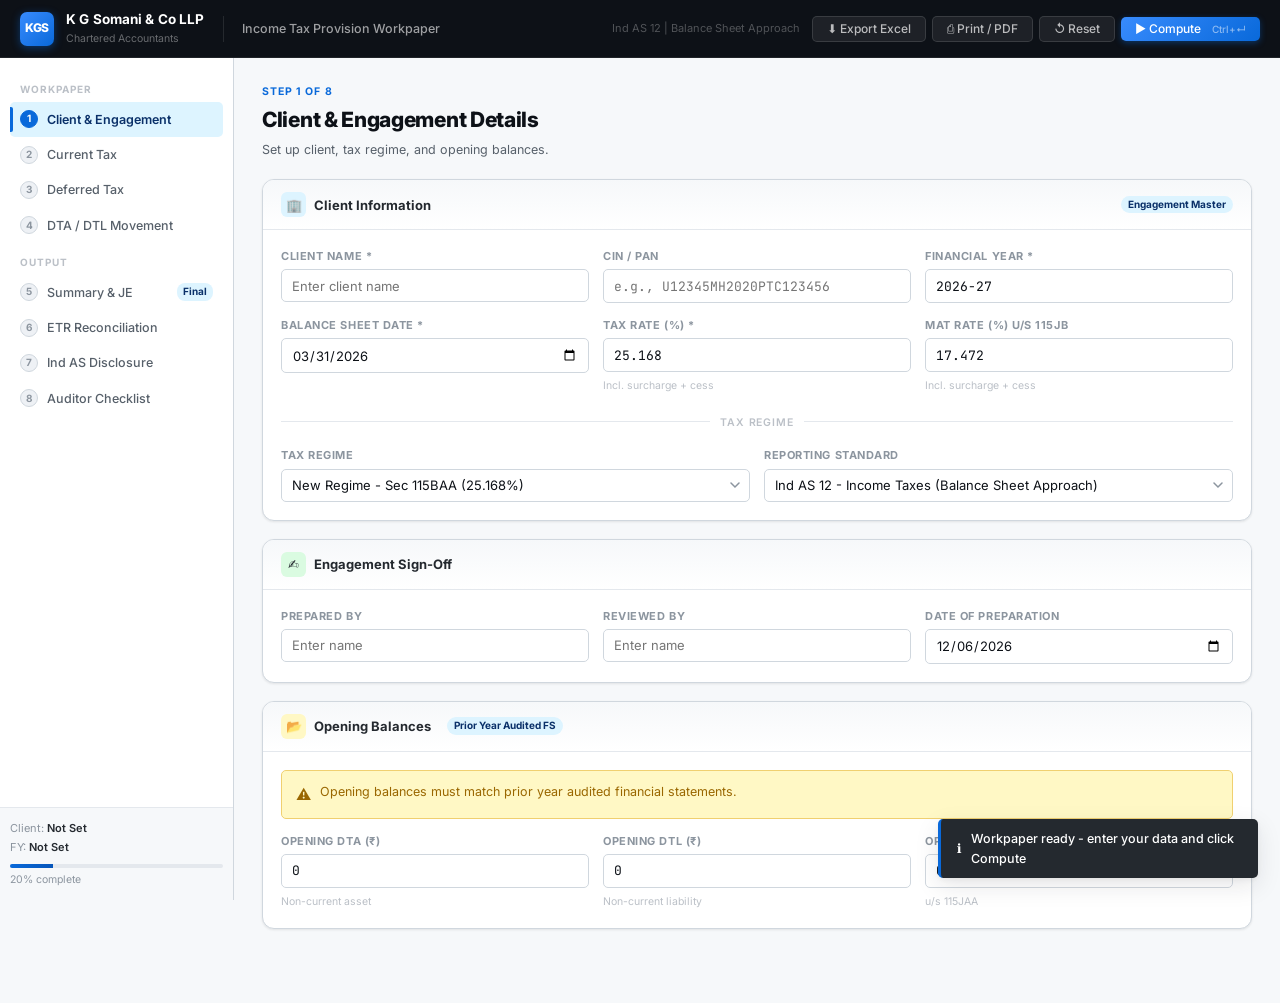
==== commit 3558ced5: "changes" ====
--- a/index.html
+++ b/index.html
@@ -2,8 +2,8 @@
 <html lang="en">
 <head>
 <meta charset="UTF-8"/><meta name="viewport" content="width=device-width,initial-scale=1.0"/>
-<title>Tax Provision Workpaper — K G Somani &amp; Co LLP</title>
-<meta name="description" content="Ind AS 12 Income Tax Provision Workpaper — K G Somani & Co LLP, Chartered Accountants"/>
+<title>Tax Provision Workpaper - K G Somani &amp; Co LLP</title>
+<meta name="description" content="Ind AS 12 Income Tax Provision Workpaper - K G Somani & Co LLP, Chartered Accountants"/>
 <link rel="stylesheet" href="css/style.css"/>
 </head>
 <body>
@@ -46,8 +46,8 @@
     </div>
   </div>
   <div class="sb-bottom">
-    <div class="sb-meta">Client: <b id="sb-client-name">Pinnacle Mfg Pvt Ltd</b></div>
-    <div class="sb-meta">FY: <b id="sb-fy">2024-25</b></div>
+    <div class="sb-meta">Client: <b id="sb-client-name">Not Set</b></div>
+    <div class="sb-meta">FY: <b id="sb-fy">Not Set</b></div>
     <div class="sb-prog-wrap"><div class="sb-prog" id="sb-prog" style="width:0%"></div></div>
     <div class="sb-prog-txt" id="sb-prog-txt">0% complete</div>
   </div>
@@ -61,33 +61,33 @@
 ═══════════════════════════════════ -->
 <section class="section active" id="sec-client">
   <div class="pg-hdr">
-    <div><div class="pg-eyebrow">Step 1 of 8</div><div class="pg-title">Client &amp; Engagement Details</div><div class="pg-desc">Set up client, tax regime, opening balances, and sign-off details before computing.</div></div>
+    <div><div class="pg-eyebrow">Step 1 of 8</div><div class="pg-title">Client &amp; Engagement Details</div><div class="pg-desc">Set up client, tax regime, and opening balances.</div></div>
   </div>
 
   <div class="card">
     <div class="card-hdr"><div class="card-title"><div class="ci b">🏢</div>Client Information</div><span class="badge badge-blue">Engagement Master</span></div>
     <div class="card-body">
       <div class="fg c3">
-        <div class="field"><label class="lbl">Client Name *</label><input class="inp" id="ci-name" value="Pinnacle Manufacturing Pvt Ltd" oninput="UI.updateClient()"/></div>
-        <div class="field"><label class="lbl">CIN / PAN</label><input class="inp mono" id="ci-cin" value="U27100MH2012PTC123456"/></div>
-        <div class="field"><label class="lbl">Financial Year *</label><input class="inp mono" id="ci-fy" value="2024-25" oninput="UI.updateClient()"/></div>
-        <div class="field"><label class="lbl">Balance Sheet Date *</label><input class="inp" type="date" id="ci-date" value="2025-03-31"/></div>
-        <div class="field"><label class="lbl">Tax Rate (%) *</label><input class="inp mono" id="ci-rate" type="number" value="25.168" step="0.001" oninput="State.go()"/><div class="hint">New regime Sec 115BAA incl. surcharge + cess</div></div>
-        <div class="field"><label class="lbl">MAT Rate (%) u/s 115JB</label><input class="inp mono" id="ci-mat" type="number" value="17.472" step="0.001"/><div class="hint">15% + 7% surcharge + 4% H&amp;E cess = 17.472%</div></div>
+        <div class="field"><label class="lbl">Client Name *</label><input class="inp" id="ci-name" value="" oninput="UI.updateClient()" placeholder="Enter client name"/></div>
+        <div class="field"><label class="lbl">CIN / PAN</label><input class="inp mono" id="ci-cin" value="" placeholder="e.g., U12345MH2020PTC123456"/></div>
+        <div class="field"><label class="lbl">Financial Year *</label><input class="inp mono" id="ci-fy" value="" oninput="UI.updateClient()" placeholder="e.g., 2024-25"/></div>
+        <div class="field"><label class="lbl">Balance Sheet Date *</label><input class="inp" type="date" id="ci-date" value=""/></div>
+        <div class="field"><label class="lbl">Tax Rate (%) *</label><input class="inp mono" id="ci-rate" type="number" value="25.168" step="0.001" oninput="State.go()"/><div class="hint">Incl. surcharge + cess</div></div>
+        <div class="field"><label class="lbl">MAT Rate (%) u/s 115JB</label><input class="inp mono" id="ci-mat" type="number" value="17.472" step="0.001"/><div class="hint">Incl. surcharge + cess</div></div>
       </div>
       <div class="div-lbl"><span>Tax Regime</span></div>
       <div class="fg c2">
         <div class="field"><label class="lbl">Tax Regime</label>
           <select class="inp" id="ci-regime" onchange="State.go()">
-            <option value="new" selected>New Regime — Sec 115BAA (25.168% incl. surcharge + cess)</option>
-            <option value="old">Old Regime — 30% + 12% surcharge + 4% cess = 34.944%</option>
-            <option value="startup">Start-up Regime — Sec 115BAB (17.014%)</option>
-            <option value="mat">MAT applicable — u/s 115JB (book profit @ 17.472%)</option>
+            <option value="new" selected>New Regime - Sec 115BAA (25.168%)</option>
+            <option value="old">Old Regime - 30% + surcharge + cess (34.944%)</option>
+            <option value="startup">Start-up Regime - Sec 115BAB (17.014%)</option>
+            <option value="mat">MAT applicable - u/s 115JB (17.472%)</option>
           </select></div>
         <div class="field"><label class="lbl">Reporting Standard</label>
           <select class="inp" id="ci-standard">
-            <option value="indas12" selected>Ind AS 12 — Income Taxes (Balance Sheet Approach)</option>
-            <option value="as22">AS 22 — Income Taxes (Income Statement Approach)</option>
+            <option value="indas12" selected>Ind AS 12 - Income Taxes (Balance Sheet Approach)</option>
+            <option value="as22">AS 22 - Income Taxes (Income Statement Approach)</option>
           </select></div>
       </div>
     </div>
@@ -97,8 +97,8 @@
     <div class="card-hdr"><div class="card-title"><div class="ci g">✍</div>Engagement Sign-Off</div></div>
     <div class="card-body">
       <div class="fg c3">
-        <div class="field"><label class="lbl">Prepared By</label><input class="inp" id="ci-prep" value="CA Article — Ritesh"/></div>
-        <div class="field"><label class="lbl">Reviewed By</label><input class="inp" id="ci-rev" value="CA Partner — KGS"/></div>
+        <div class="field"><label class="lbl">Prepared By</label><input class="inp" id="ci-prep" value="" placeholder="Enter name"/></div>
+        <div class="field"><label class="lbl">Reviewed By</label><input class="inp" id="ci-rev" value="" placeholder="Enter name"/></div>
         <div class="field"><label class="lbl">Date of Preparation</label><input class="inp" type="date" id="ci-prepdate"/></div>
       </div>
     </div>
@@ -107,11 +107,11 @@
   <div class="card">
     <div class="card-hdr"><div class="card-title"><div class="ci a">📂</div>Opening Balances <span class="badge badge-blue" style="margin-left:8px">Prior Year Audited FS</span></div></div>
     <div class="card-body">
-      <div class="notice amber"><span class="ni">⚠</span><span>Opening balances must be agreed to prior year signed financial statements. Obtain prior year workpapers before entering below. Differences must be explained and documented.</span></div>
+      <div class="notice amber"><span class="ni">⚠</span><span>Opening balances must match prior year audited financial statements.</span></div>
       <div class="fg c3">
-        <div class="field"><label class="lbl">Opening DTA (₹)</label><input class="inp mono" id="ob-dta" type="number" value="8500000" oninput="State.go()"/><div class="hint">Per prior year balance sheet — Non-Current</div></div>
-        <div class="field"><label class="lbl">Opening DTL (₹)</label><input class="inp mono" id="ob-dtl" type="number" value="4200000" oninput="State.go()"/><div class="hint">Per prior year balance sheet — Non-Current</div></div>
-        <div class="field"><label class="lbl">Opening MAT Credit (₹)</label><input class="inp mono" id="ob-mat" type="number" value="0" oninput="State.go()"/><div class="hint">MAT credit entitlement u/s 115JAA</div></div>
+        <div class="field"><label class="lbl">Opening DTA (₹)</label><input class="inp mono" id="ob-dta" type="number" value="0" oninput="State.go()" placeholder="0"/><div class="hint">Non-current asset</div></div>
+        <div class="field"><label class="lbl">Opening DTL (₹)</label><input class="inp mono" id="ob-dtl" type="number" value="0" oninput="State.go()" placeholder="0"/><div class="hint">Non-current liability</div></div>
+        <div class="field"><label class="lbl">Opening MAT Credit (₹)</label><input class="inp mono" id="ob-mat" type="number" value="0" oninput="State.go()" placeholder="0"/><div class="hint">u/s 115JAA</div></div>
       </div>
     </div>
   </div>
@@ -122,20 +122,20 @@
 ═══════════════════════════════════ -->
 <section class="section" id="sec-current">
   <div class="pg-hdr">
-    <div><div class="pg-eyebrow">Step 2 of 8</div><div class="pg-title">Current Tax Computation</div><div class="pg-desc">Book profit → taxable income. Add-backs increase taxable income; deductions reduce it.</div></div>
-    <div class="pg-actions"><button class="btn btn-primary" onclick="UI.compute()">▶ Compute</button></div>
-  </div>
-
-  <div class="notice blue"><span class="ni">ℹ</span><div>Enter all amounts as <strong>positive numbers</strong>. The Type (Add/Less) controls the sign automatically. The first row (Book Profit) is mandatory — all others are adjustments.</div></div>
-
-  <div class="card">
-    <div class="card-hdr"><div class="card-title"><div class="ci b">📊</div>Book Profit → Taxable Income</div><span class="badge badge-blue">Income Tax Act, 1961</span></div>
+    <div><div class="pg-eyebrow">Step 2 of 8</div><div class="pg-title">Current Tax Computation</div><div class="pg-desc">Book profit to taxable income reconciliation.</div></div>
+    <div class="pg-actions"><button class="btn btn-primary" onclick="UI.compute()">▶ Compute</button></div>
+  </div>
+
+  <div class="notice blue"><span class="ni">ℹ</span><div>Enter all amounts as <strong>positive numbers</strong>. Type (Add/Less) controls the calculation.</div></div>
+
+  <div class="card">
+    <div class="card-hdr"><div class="card-title"><div class="ci b">📊</div>Book Profit to Taxable Income</div><span class="badge badge-blue">Income Tax Act, 1961</span></div>
     <div class="card-body-f">
       <div class="tbl-wrap">
         <table class="wt">
           <thead><tr><th style="width:32px">#</th><th style="width:80px">Type</th><th>Particulars</th><th class="r" style="width:190px">Amount (₹)</th><th style="width:32px"></th></tr></thead>
           <tbody id="ct-body"></tbody>
-          <tfoot><tr class="tot-row"><td colspan="3">Taxable Income / (Loss) for the Year</td><td class="r" id="ct-taxable-disp">—</td><td></td></tr></tfoot>
+          <tfoot><tr class="tot-row"><td colspan="3">Taxable Income / (Loss) for the Year</td><td class="r" id="ct-taxable-disp">-</td><td></td></tr></tfoot>
         </table>
       </div>
       <button class="add-row-btn" onclick="State.addCT()"><span style="font-size:16px">+</span> Add line item</button>
@@ -143,20 +143,20 @@
   </div>
 
   <div class="card">
-    <div class="card-hdr"><div class="card-title"><div class="ci g">🧾</div>Current Tax &amp; Payment Schedule</div></div>
+    <div class="card-hdr"><div class="card-title"><div class="ci g">🧾</div>Current Tax Calculation</div></div>
     <div class="card-body-f">
       <table class="wt">
         <thead><tr><th>Particulars</th><th class="r" style="width:240px">Amount (₹)</th></tr></thead>
         <tbody>
-          <tr><td>Taxable Income / (MAT Book Profit)</td><td class="r" id="ct2-ti">—</td></tr>
-          <tr><td>Applicable Tax Rate</td><td class="r" id="ct2-rate">—</td></tr>
-          <tr class="sub-row"><td><strong>Gross Tax Liability</strong></td><td class="r" id="ct2-tax">—</td></tr>
-          <tr><td>Less: MAT Credit Utilised u/s 115JAA (₹)<span class="hint" style="display:inline;margin-left:8px">Enter amount set off this year</span></td>
-            <td class="r"><input class="ti r" id="ct-matutil" type="number" value="0" oninput="State.go()" style="width:180px"/></td></tr>
-          <tr><td>Less: Advance Tax &amp; TDS (₹)<span class="hint" style="display:inline;margin-left:8px">Total advance tax + TDS deducted</span></td>
-            <td class="r"><input class="ti r" id="ct-tds" type="number" value="12000000" oninput="State.go()" style="width:180px"/></td></tr>
+          <tr><td>Taxable Income / (MAT Book Profit)</td><td class="r" id="ct2-ti">-</td></tr>
+          <tr><td>Applicable Tax Rate</td><td class="r" id="ct2-rate">-</td></tr>
+          <tr class="sub-row"><td><strong>Gross Tax Liability</strong></td><td class="r" id="ct2-tax">-</td></tr>
+          <tr><td>Less: MAT Credit Utilised u/s 115JAA (₹)</td>
+            <td class="r"><input class="ti r" id="ct-matutil" type="number" value="0" oninput="State.go()" style="width:180px" placeholder="0"/></td></tr>
+          <tr><td>Less: Advance Tax &amp; TDS (₹)</td>
+            <td class="r"><input class="ti r" id="ct-tds" type="number" value="0" oninput="State.go()" style="width:180px" placeholder="0"/></td></tr>
         </tbody>
-        <tfoot><tr class="tot-row"><td>Net Current Tax Payable / (Refund)</td><td class="r" id="ct2-net">—</td></tr></tfoot>
+        <tfoot><tr class="tot-row"><td>Net Current Tax Payable / (Refund)</td><td class="r" id="ct2-net">-</td></tr></tfoot>
       </table>
     </div>
   </div>
@@ -167,27 +167,27 @@
 ═══════════════════════════════════ -->
 <section class="section" id="sec-deferred">
   <div class="pg-hdr">
-    <div><div class="pg-eyebrow">Step 3 of 8</div><div class="pg-title">Deferred Tax Schedule</div><div class="pg-desc">Balance sheet approach per Ind AS 12 — temporary difference on each asset &amp; liability.</div></div>
+    <div><div class="pg-eyebrow">Step 3 of 8</div><div class="pg-title">Deferred Tax Schedule</div><div class="pg-desc">Balance sheet approach per Ind AS 12.</div></div>
     <div class="pg-actions"><button class="btn btn-primary" onclick="UI.compute()">▶ Compute</button></div>
   </div>
 
   <div class="notice blue"><span class="ni">ℹ</span><div>
-    <strong>Ind AS 12 — Balance Sheet Approach &nbsp;|&nbsp; Temp. Diff = Carrying Amount (Books) − Tax Base (IT Act)</strong><br>
-    Assets: CA &gt; TB → Taxable TD → <span class="pill pill-dtl">DTL</span> &nbsp;|&nbsp; CA &lt; TB → Deductible TD → <span class="pill pill-dta">DTA</span><br>
-    Liabilities: CA &gt; TB → Deductible TD → <span class="pill pill-dta">DTA</span> &nbsp;|&nbsp; CA &lt; TB → Taxable TD → <span class="pill pill-dtl">DTL</span>
+    <strong>Temporary Difference = Carrying Amount (Books) - Tax Base (IT Act)</strong><br>
+    Assets: CA &gt; TB = <span class="pill pill-dtl">DTL</span> | CA &lt; TB = <span class="pill pill-dta">DTA</span><br>
+    Liabilities: CA &gt; TB = <span class="pill pill-dta">DTA</span> | CA &lt; TB = <span class="pill pill-dtl">DTL</span>
   </div></div>
 
   <!-- ASSETS -->
   <div class="card">
-    <div class="card-hdr"><div class="card-title"><div class="ci b">🏭</div>Section A — Temporary Differences: Assets <span class="badge badge-blue" style="margin-left:6px">Ind AS 12.16-17</span></div></div>
+    <div class="card-hdr"><div class="card-title"><div class="ci b">🏭</div>Section A - Temporary Differences: Assets <span class="badge badge-blue" style="margin-left:6px">Ind AS 12.16-17</span></div></div>
     <div class="card-body-f">
       <div class="tbl-wrap">
         <table class="wt">
           <thead><tr><th style="width:32px">#</th><th>Particulars / Asset</th><th class="r" style="width:145px">Carrying Amt (₹)<br><span style="font-weight:400;font-size:9.5px;text-transform:none">Ind AS / Books</span></th><th class="r" style="width:145px">Tax Base (₹)<br><span style="font-weight:400;font-size:9.5px;text-transform:none">Income Tax Act</span></th><th class="r" style="width:120px">Temp. Diff (₹)</th><th class="c" style="width:70px">Nature</th><th class="r" style="width:120px">Tax Effect (₹)</th><th style="width:32px"></th></tr></thead>
           <tbody id="dt-asset-body"></tbody>
           <tfoot>
-            <tr class="sub-row"><td colspan="5">Total DTA from Asset Differences</td><td></td><td class="r" id="dt-a-dta">—</td><td></td></tr>
-            <tr class="sub-row"><td colspan="5">Total DTL from Asset Differences</td><td></td><td class="r" id="dt-a-dtl">—</td><td></td></tr>
+            <tr class="sub-row"><td colspan="5">Total DTA from Asset Differences</td><td></td><td class="r" id="dt-a-dta">-</td><td></td></tr>
+            <tr class="sub-row"><td colspan="5">Total DTL from Asset Differences</td><td></td><td class="r" id="dt-a-dtl">-</td><td></td></tr>
           </tfoot>
         </table>
       </div>
@@ -197,15 +197,15 @@
 
   <!-- LIABILITIES -->
   <div class="card">
-    <div class="card-hdr"><div class="card-title"><div class="ci r">📋</div>Section B — Temporary Differences: Liabilities &amp; Provisions <span class="badge badge-blue" style="margin-left:6px">Ind AS 12.15</span></div></div>
+    <div class="card-hdr"><div class="card-title"><div class="ci r">📋</div>Section B - Temporary Differences: Liabilities &amp; Provisions <span class="badge badge-blue" style="margin-left:6px">Ind AS 12.15</span></div></div>
     <div class="card-body-f">
       <div class="tbl-wrap">
         <table class="wt">
           <thead><tr><th style="width:32px">#</th><th>Particulars / Liability</th><th class="r" style="width:145px">Carrying Amt (₹)<br><span style="font-weight:400;font-size:9.5px;text-transform:none">Ind AS / Books</span></th><th class="r" style="width:145px">Tax Base (₹)<br><span style="font-weight:400;font-size:9.5px;text-transform:none">Income Tax Act</span></th><th class="r" style="width:120px">Temp. Diff (₹)</th><th class="c" style="width:70px">Nature</th><th class="r" style="width:120px">Tax Effect (₹)</th><th style="width:32px"></th></tr></thead>
           <tbody id="dt-liab-body"></tbody>
           <tfoot>
-            <tr class="sub-row"><td colspan="5">Total DTA from Liability Differences</td><td></td><td class="r" id="dt-l-dta">—</td><td></td></tr>
-            <tr class="sub-row"><td colspan="5">Total DTL from Liability Differences</td><td></td><td class="r" id="dt-l-dtl">—</td><td></td></tr>
+            <tr class="sub-row"><td colspan="5">Total DTA from Liability Differences</td><td></td><td class="r" id="dt-l-dta">-</td><td></td></tr>
+            <tr class="sub-row"><td colspan="5">Total DTL from Liability Differences</td><td></td><td class="r" id="dt-l-dtl">-</td><td></td></tr>
           </tfoot>
         </table>
       </div>
@@ -215,15 +215,15 @@
 
   <!-- OTHER -->
   <div class="card">
-    <div class="card-hdr"><div class="card-title"><div class="ci p">📎</div>Section C — Other Deferred Items <span class="badge badge-blue" style="margin-left:6px">Losses / MAT Credit</span></div></div>
+    <div class="card-hdr"><div class="card-title"><div class="ci p">📎</div>Section C - Other Deferred Items <span class="badge badge-blue" style="margin-left:6px">Losses / MAT Credit</span></div></div>
     <div class="card-body-f">
       <div class="tbl-wrap">
         <table class="wt">
           <thead><tr><th style="width:32px">#</th><th>Particulars</th><th class="r" style="width:170px">Amount / Base (₹)</th><th class="c" style="width:90px">Type</th><th class="r" style="width:140px">Tax Effect (₹)</th><th style="width:32px"></th></tr></thead>
           <tbody id="dt-other-body"></tbody>
           <tfoot>
-            <tr class="sub-row"><td colspan="3">Total DTA — Other Items</td><td></td><td class="r" id="dt-o-dta">—</td><td></td></tr>
-            <tr class="sub-row"><td colspan="3">Total DTL — Other Items</td><td></td><td class="r" id="dt-o-dtl">—</td><td></td></tr>
+            <tr class="sub-row"><td colspan="3">Total DTA - Other Items</td><td></td><td class="r" id="dt-o-dta">-</td><td></td></tr>
+            <tr class="sub-row"><td colspan="3">Total DTL - Other Items</td><td></td><td class="r" id="dt-o-dtl">-</td><td></td></tr>
           </tfoot>
         </table>
       </div>
@@ -238,13 +238,13 @@
       <table class="wt">
         <thead><tr><th>Particulars</th><th class="r">Gross DTA (₹)</th><th class="r">Gross DTL (₹)</th></tr></thead>
         <tbody>
-          <tr><td>Asset temporary differences (Section A)</td><td class="r" id="dt-a-dta-2">—</td><td class="r" id="dt-a-dtl-2">—</td></tr>
-          <tr><td>Liability temporary differences (Section B)</td><td class="r" id="dt-l-dta-2">—</td><td class="r" id="dt-l-dtl-2">—</td></tr>
-          <tr><td>Losses / MAT credit / Other (Section C)</td><td class="r" id="dt-o-dta-2">—</td><td class="r" id="dt-o-dtl-2">—</td></tr>
+          <tr><td>Asset temporary differences (Section A)</td><td class="r" id="dt-a-dta-2">-</td><td class="r" id="dt-a-dtl-2">-</td></tr>
+          <tr><td>Liability temporary differences (Section B)</td><td class="r" id="dt-l-dta-2">-</td><td class="r" id="dt-l-dtl-2">-</td></tr>
+          <tr><td>Losses / MAT credit / Other (Section C)</td><td class="r" id="dt-o-dta-2">-</td><td class="r" id="dt-o-dtl-2">-</td></tr>
         </tbody>
         <tfoot>
-          <tr class="tot-row"><td>Total Gross DTA / DTL</td><td class="r" id="dt-tot-dta">—</td><td class="r" id="dt-tot-dtl">—</td></tr>
-          <tr class="sub-row"><td colspan="2"><strong>Net Deferred Tax P&amp;L Impact (Charge) / Credit</strong></td><td class="r" id="dt-pl">—</td></tr>
+          <tr class="tot-row"><td>Total Gross DTA / DTL</td><td class="r" id="dt-tot-dta">-</td><td class="r" id="dt-tot-dtl">-</td></tr>
+          <tr class="sub-row"><td colspan="2"><strong>Net Deferred Tax P&amp;L Impact (Charge) / Credit</strong></td><td class="r" id="dt-pl">-</td></tr>
         </tfoot>
       </table>
     </div>
@@ -256,55 +256,55 @@
 ═══════════════════════════════════ -->
 <section class="section" id="sec-movement">
   <div class="pg-hdr">
-    <div><div class="pg-eyebrow">Step 4 of 8</div><div class="pg-title">DTA / DTL Movement Schedule</div><div class="pg-desc">Opening → current year → closing balance sheet positions.</div></div>
+    <div><div class="pg-eyebrow">Step 4 of 8</div><div class="pg-title">DTA / DTL Movement Schedule</div><div class="pg-desc">Opening to closing balance sheet positions.</div></div>
   </div>
 
   <div class="two-col">
     <div class="card">
-      <div class="card-hdr"><div class="card-title"><div class="ci g">↗</div>Deferred Tax Asset — Movement</div></div>
+      <div class="card-hdr"><div class="card-title"><div class="ci g">↗</div>Deferred Tax Asset - Movement</div></div>
       <div class="card-body-f">
         <table class="wt">
           <thead><tr><th>Particulars</th><th class="r">₹</th></tr></thead>
           <tbody>
-            <tr><td>Opening DTA (prior year audited FS)</td><td class="r" id="mv-dta-open">—</td></tr>
-            <tr><td>Add: DTA recognised during the year</td><td class="r" id="mv-dta-cy">—</td></tr>
-            <tr><td>Less: DTA reversed / utilised</td><td class="r" style="color:var(--red)">—</td></tr>
-            <tr><td>Add: MAT Credit Entitlement this year (₹)<div class="hint">Enter new MAT credit recognised</div></td>
-              <td class="r"><input class="ti r" id="mv-mat-new" type="number" value="0" oninput="State.go()" style="width:140px"/></td></tr>
-            <tr><td>Less: MAT Credit utilised</td><td class="r" style="color:var(--red)" id="mv-mat-util-disp">—</td></tr>
+            <tr><td>Opening DTA (prior year audited FS)</td><td class="r" id="mv-dta-open">-</td></tr>
+            <tr><td>Add: DTA recognised during the year</td><td class="r" id="mv-dta-cy">-</td></tr>
+            <tr><td>Less: DTA reversed / utilised</td><td class="r" style="color:var(--red)">-</td></tr>
+            <tr><td>Add: MAT Credit Entitlement this year (₹)</td>
+              <td class="r"><input class="ti r" id="mv-mat-new" type="number" value="0" oninput="State.go()" style="width:140px" placeholder="0"/></td></tr>
+            <tr><td>Less: MAT Credit utilised</td><td class="r" style="color:var(--red)" id="mv-mat-util-disp">-</td></tr>
           </tbody>
-          <tfoot><tr class="tot-row"><td>Closing DTA (to Balance Sheet)</td><td class="r" id="mv-dta-close">—</td></tr></tfoot>
+          <tfoot><tr class="tot-row"><td>Closing DTA (to Balance Sheet)</td><td class="r" id="mv-dta-close">-</td></tr></tfoot>
         </table>
       </div>
     </div>
 
     <div class="card">
-      <div class="card-hdr"><div class="card-title"><div class="ci r">↘</div>Deferred Tax Liability — Movement</div></div>
+      <div class="card-hdr"><div class="card-title"><div class="ci r">↘</div>Deferred Tax Liability - Movement</div></div>
       <div class="card-body-f">
         <table class="wt">
           <thead><tr><th>Particulars</th><th class="r">₹</th></tr></thead>
           <tbody>
-            <tr><td>Opening DTL (prior year audited FS)</td><td class="r" id="mv-dtl-open">—</td></tr>
-            <tr><td>Add: DTL created during the year</td><td class="r" id="mv-dtl-cy">—</td></tr>
-            <tr><td>Less: DTL reversed during the year</td><td class="r" style="color:var(--green)">—</td></tr>
+            <tr><td>Opening DTL (prior year audited FS)</td><td class="r" id="mv-dtl-open">-</td></tr>
+            <tr><td>Add: DTL created during the year</td><td class="r" id="mv-dtl-cy">-</td></tr>
+            <tr><td>Less: DTL reversed during the year</td><td class="r" style="color:var(--green)">-</td></tr>
           </tbody>
-          <tfoot><tr class="tot-row"><td>Closing DTL (to Balance Sheet)</td><td class="r" id="mv-dtl-close">—</td></tr></tfoot>
-        </table>
-      </div>
-    </div>
-  </div>
-
-  <div class="card">
-    <div class="card-hdr"><div class="card-title"><div class="ci p">💳</div>MAT Credit Entitlement — Movement <span class="badge badge-blue" style="margin-left:8px">Sec 115JAA / 115JD</span></div></div>
+          <tfoot><tr class="tot-row"><td>Closing DTL (to Balance Sheet)</td><td class="r" id="mv-dtl-close">-</td></tr></tfoot>
+        </table>
+      </div>
+    </div>
+  </div>
+
+  <div class="card">
+    <div class="card-hdr"><div class="card-title"><div class="ci p">💳</div>MAT Credit Entitlement - Movement <span class="badge badge-blue" style="margin-left:8px">Sec 115JAA / 115JD</span></div></div>
     <div class="card-body-f">
       <table class="wt">
         <thead><tr><th>Particulars</th><th class="r">₹</th></tr></thead>
         <tbody>
-          <tr><td>Opening MAT Credit (prior year)</td><td class="r" id="mv-mat-open">—</td></tr>
-          <tr><td>Add: MAT Credit recognised this year</td><td class="r" id="mv-mat-new-disp">—</td></tr>
-          <tr><td>Less: MAT Credit utilised (set off vs normal tax)</td><td class="r" id="mv-mat-util-disp">—</td></tr>
+          <tr><td>Opening MAT Credit (prior year)</td><td class="r" id="mv-mat-open">-</td></tr>
+          <tr><td>Add: MAT Credit recognised this year</td><td class="r" id="mv-mat-new-disp">-</td></tr>
+          <tr><td>Less: MAT Credit utilised (set off vs normal tax)</td><td class="r" id="mv-mat-util-disp">-</td></tr>
         </tbody>
-        <tfoot><tr class="tot-row"><td>Closing MAT Credit (to Balance Sheet)</td><td class="r" id="mv-mat-close">—</td></tr></tfoot>
+        <tfoot><tr class="tot-row"><td>Closing MAT Credit (to Balance Sheet)</td><td class="r" id="mv-mat-close">-</td></tr></tfoot>
       </table>
     </div>
   </div>
@@ -331,15 +331,15 @@
   </div>
 
   <div class="card">
-    <div class="card-hdr"><div class="card-title"><div class="ci b">📝</div>Journal Entry 1 — Current Tax Provision</div></div>
+    <div class="card-hdr"><div class="card-title"><div class="ci b">📝</div>Journal Entry 1 - Current Tax Provision</div></div>
     <div class="card-body"><div class="je" id="je-ct"><div class="je-narr">Click ▶ Compute to generate.</div></div></div>
   </div>
   <div class="card">
-    <div class="card-hdr"><div class="card-title"><div class="ci g">📝</div>Journal Entry 2 — Deferred Tax (Ind AS 12)</div></div>
+    <div class="card-hdr"><div class="card-title"><div class="ci g">📝</div>Journal Entry 2 - Deferred Tax (Ind AS 12)</div></div>
     <div class="card-body"><div class="je" id="je-dt"><div class="je-narr">Click ▶ Compute to generate.</div></div></div>
   </div>
   <div class="card" id="je-mat-card" style="display:none">
-    <div class="card-hdr"><div class="card-title"><div class="ci p">📝</div>Journal Entry 3 — MAT Credit Entitlement</div></div>
+    <div class="card-hdr"><div class="card-title"><div class="ci p">📝</div>Journal Entry 3 - MAT Credit Entitlement</div></div>
     <div class="card-body"><div class="je" id="je-mat"><div class="je-narr">Enter MAT credit in Movement tab.</div></div></div>
   </div>
 </section>
@@ -349,11 +349,11 @@
 ═══════════════════════════════════ -->
 <section class="section" id="sec-etr">
   <div class="pg-hdr">
-    <div><div class="pg-eyebrow">Step 6 of 8</div><div class="pg-title">ETR Reconciliation</div><div class="pg-desc">Mandatory disclosure per Ind AS 12.81(c) — statutory vs effective rate.</div></div>
-    <div class="pg-actions"><button class="btn btn-primary" onclick="UI.compute()">▶ Compute</button></div>
-  </div>
-  <div class="card">
-    <div class="card-hdr"><div class="card-title"><div class="ci a">%</div>Effective Tax Rate Reconciliation Table <span class="badge badge-blue" style="margin-left:6px">Ind AS 12.81(c)</span></div></div>
+    <div><div class="pg-eyebrow">Step 6 of 8</div><div class="pg-title">ETR Reconciliation</div><div class="pg-desc">Effective tax rate vs statutory rate per Ind AS 12.81(c).</div></div>
+    <div class="pg-actions"><button class="btn btn-primary" onclick="UI.compute()">▶ Compute</button></div>
+  </div>
+  <div class="card">
+    <div class="card-hdr"><div class="card-title"><div class="ci a">%</div>Effective Tax Rate Reconciliation <span class="badge badge-blue" style="margin-left:6px">Ind AS 12.81(c)</span></div></div>
     <div class="card-body-f" id="etr-tbl"><div style="padding:20px;color:var(--ink-4)">Click ▶ Compute to generate.</div></div>
   </div>
 </section>
@@ -363,11 +363,11 @@
 ═══════════════════════════════════ -->
 <section class="section" id="sec-disclosure">
   <div class="pg-hdr">
-    <div><div class="pg-eyebrow">Step 7 of 8</div><div class="pg-title">Ind AS 12 Disclosure Note</div><div class="pg-desc">Draft note for inclusion in Notes to Accounts per Ind AS 12.79-88.</div></div>
-    <div class="pg-actions"><button class="btn btn-primary" onclick="UI.compute()">▶ Compute</button></div>
-  </div>
-  <div class="card">
-    <div class="card-hdr"><div class="card-title"><div class="ci b">📄</div>Note — Income Taxes <span class="badge badge-blue" style="margin-left:6px">Ind AS 12.79</span></div></div>
+    <div><div class="pg-eyebrow">Step 7 of 8</div><div class="pg-title">Ind AS 12 Disclosure Note</div><div class="pg-desc">Draft note for financial statements per Ind AS 12.79-88.</div></div>
+    <div class="pg-actions"><button class="btn btn-primary" onclick="UI.compute()">▶ Compute</button></div>
+  </div>
+  <div class="card">
+    <div class="card-hdr"><div class="card-title"><div class="ci b">📄</div>Note - Income Taxes <span class="badge badge-blue" style="margin-left:6px">Ind AS 12.79</span></div></div>
     <div class="card-body" id="disclosure-note"><div style="color:var(--ink-4)">Click ▶ Compute to generate.</div></div>
   </div>
 </section>
@@ -377,11 +377,11 @@
 ═══════════════════════════════════ -->
 <section class="section" id="sec-checklist">
   <div class="pg-hdr">
-    <div><div class="pg-eyebrow">Step 8 of 8</div><div class="pg-title">Auditor's Quality Control Checklist</div><div class="pg-desc">SA 500 series / Ind AS 12 compliance check — sign off before finalising workpaper.</div></div>
-    <div class="pg-actions"><button class="btn btn-primary" onclick="UI.compute()">▶ Compute</button></div>
-  </div>
-  <div class="card">
-    <div class="card-hdr"><div class="card-title"><div class="ci g">✓</div>Deferred Tax — QC Checklist</div></div>
+    <div><div class="pg-eyebrow">Step 8 of 8</div><div class="pg-title">Auditor's Quality Control Checklist</div><div class="pg-desc">Ind AS 12 compliance review checklist.</div></div>
+    <div class="pg-actions"><button class="btn btn-primary" onclick="UI.compute()">▶ Compute</button></div>
+  </div>
+  <div class="card">
+    <div class="card-hdr"><div class="card-title"><div class="ci g">✓</div>Deferred Tax - QC Checklist</div></div>
     <div class="card-body-f" id="checklist-wrap"><div style="padding:20px;color:var(--ink-4)">Click ▶ Compute to run checklist.</div></div>
   </div>
 </section>
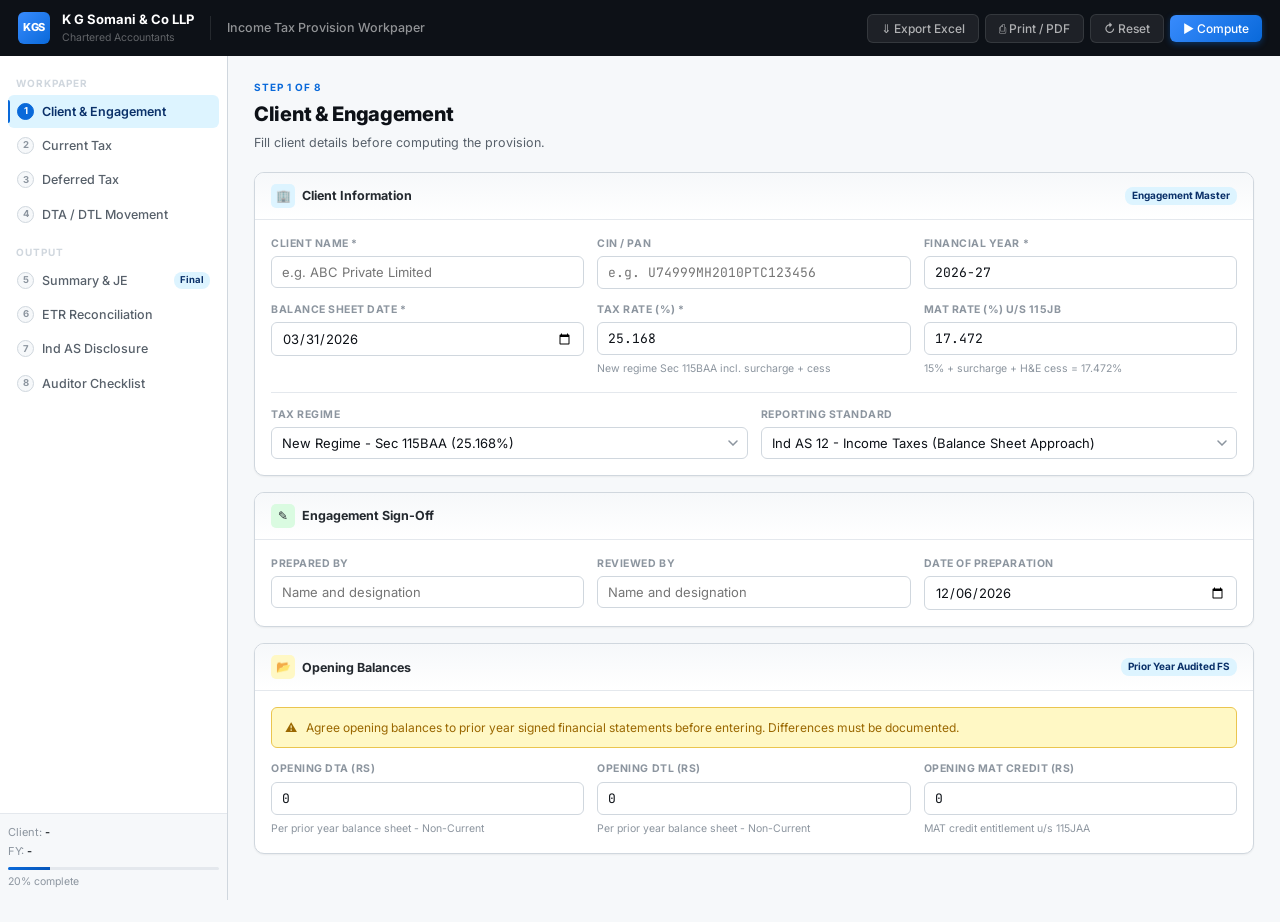
==== commit 3df7c537: "Upload" ====
--- a/index.html
+++ b/index.html
@@ -1,9 +1,10 @@
 <!DOCTYPE html>
 <html lang="en">
 <head>
-<meta charset="UTF-8"/><meta name="viewport" content="width=device-width,initial-scale=1.0"/>
+<meta charset="UTF-8"/>
+<meta name="viewport" content="width=device-width, initial-scale=1.0"/>
 <title>Tax Provision Workpaper - K G Somani &amp; Co LLP</title>
-<meta name="description" content="Ind AS 12 Income Tax Provision Workpaper - K G Somani & Co LLP, Chartered Accountants"/>
+<meta name="description" content="Ind AS 12 Income Tax Provision Workpaper - K G Somani &amp; Co LLP"/>
 <link rel="stylesheet" href="css/style.css"/>
 </head>
 <body>
@@ -11,17 +12,19 @@
 <!-- HEADER -->
 <header class="hdr">
   <div class="hdr-l">
-    <div class="hdr-logo">KGS</div>
-    <div><div class="hdr-firm">K G Somani &amp; Co LLP</div><div class="hdr-sub">Chartered Accountants</div></div>
-    <div class="hdr-div"></div>
+    <div class="logo">KGS</div>
+    <div>
+      <div class="hdr-firm">K G Somani &amp; Co LLP</div>
+      <div class="hdr-tag">Chartered Accountants</div>
+    </div>
+    <div class="hdr-sep"></div>
     <div class="hdr-tool">Income Tax Provision Workpaper</div>
   </div>
   <div class="hdr-r">
-    <span class="hdr-meta">Ind AS 12 | Balance Sheet Approach</span>
-    <button class="btn btn-ghost" onclick="Excel.exportWorkpaper()">⬇ Export Excel</button>
-    <button class="btn btn-ghost" onclick="UI.print_()">⎙ Print / PDF</button>
-    <button class="btn btn-ghost" onclick="UI.reset()">↺ Reset</button>
-    <button class="btn btn-primary" onclick="UI.compute()">▶ Compute &nbsp;<span style="opacity:.5;font-size:10px">Ctrl+↵</span></button>
+    <button class="btn btn-ghost" onclick="Excel.exportWorkpaper()">&#8659; Export Excel</button>
+    <button class="btn btn-ghost" onclick="UI.print_()">&#9113; Print / PDF</button>
+    <button class="btn btn-ghost" onclick="UI.reset()">&#8635; Reset</button>
+    <button class="btn btn-primary" onclick="UI.compute()">&#9654; Compute</button>
   </div>
 </header>
 
@@ -29,161 +32,262 @@
 
 <!-- SIDEBAR -->
 <nav class="sidebar">
-  <div class="sb-top">
-    <div class="sb-grp">
-      <div class="sb-lbl">Workpaper</div>
-      <div class="nav-item active" data-sec="client"><div class="nav-num">1</div>Client &amp; Engagement</div>
-      <div class="nav-item" data-sec="current"><div class="nav-num">2</div>Current Tax</div>
-      <div class="nav-item" data-sec="deferred"><div class="nav-num">3</div>Deferred Tax</div>
-      <div class="nav-item" data-sec="movement"><div class="nav-num">4</div>DTA / DTL Movement</div>
-    </div>
-    <div class="sb-grp">
-      <div class="sb-lbl">Output</div>
-      <div class="nav-item" data-sec="summary"><div class="nav-num">5</div>Summary &amp; JE<span class="nav-badge">Final</span></div>
-      <div class="nav-item" data-sec="etr"><div class="nav-num">6</div>ETR Reconciliation</div>
-      <div class="nav-item" data-sec="disclosure"><div class="nav-num">7</div>Ind AS Disclosure</div>
-      <div class="nav-item" data-sec="checklist"><div class="nav-num">8</div>Auditor Checklist</div>
-    </div>
-  </div>
-  <div class="sb-bottom">
-    <div class="sb-meta">Client: <b id="sb-client-name">Not Set</b></div>
-    <div class="sb-meta">FY: <b id="sb-fy">Not Set</b></div>
+  <div class="sb-body">
+    <div class="sb-label">Workpaper</div>
+    <div class="nav-item active" data-sec="client"><div class="nav-n">1</div>Client &amp; Engagement</div>
+    <div class="nav-item" data-sec="current"><div class="nav-n">2</div>Current Tax</div>
+    <div class="nav-item" data-sec="deferred"><div class="nav-n">3</div>Deferred Tax</div>
+    <div class="nav-item" data-sec="movement"><div class="nav-n">4</div>DTA / DTL Movement</div>
+    <div class="sb-label" style="margin-top:6px">Output</div>
+    <div class="nav-item" data-sec="summary"><div class="nav-n">5</div>Summary &amp; JE <span class="nav-badge">Final</span></div>
+    <div class="nav-item" data-sec="etr"><div class="nav-n">6</div>ETR Reconciliation</div>
+    <div class="nav-item" data-sec="disclosure"><div class="nav-n">7</div>Ind AS Disclosure</div>
+    <div class="nav-item" data-sec="checklist"><div class="nav-n">8</div>Auditor Checklist</div>
+  </div>
+  <div class="sb-foot">
+    <div class="sb-meta">Client: <b id="sb-client">-</b></div>
+    <div class="sb-meta" style="margin-top:2px">FY: <b id="sb-fy">-</b></div>
     <div class="sb-prog-wrap"><div class="sb-prog" id="sb-prog" style="width:0%"></div></div>
     <div class="sb-prog-txt" id="sb-prog-txt">0% complete</div>
   </div>
 </nav>
 
 <!-- MAIN -->
-<main class="main" id="main-wrap">
-
-<!-- ═══════════════════════════════════
-     1. CLIENT & ENGAGEMENT
-═══════════════════════════════════ -->
+<main class="main">
+
+<!-- 1. CLIENT -->
 <section class="section active" id="sec-client">
   <div class="pg-hdr">
-    <div><div class="pg-eyebrow">Step 1 of 8</div><div class="pg-title">Client &amp; Engagement Details</div><div class="pg-desc">Set up client, tax regime, and opening balances.</div></div>
-  </div>
-
-  <div class="card">
-    <div class="card-hdr"><div class="card-title"><div class="ci b">🏢</div>Client Information</div><span class="badge badge-blue">Engagement Master</span></div>
+    <div>
+      <div class="pg-eye">Step 1 of 8</div>
+      <div class="pg-title">Client &amp; Engagement</div>
+      <div class="pg-desc">Fill client details before computing the provision.</div>
+    </div>
+  </div>
+
+  <div class="card">
+    <div class="card-hdr">
+      <div class="card-title"><div class="cico b">&#127970;</div>Client Information</div>
+      <span class="badge badge-blue">Engagement Master</span>
+    </div>
     <div class="card-body">
       <div class="fg c3">
-        <div class="field"><label class="lbl">Client Name *</label><input class="inp" id="ci-name" value="" oninput="UI.updateClient()" placeholder="Enter client name"/></div>
-        <div class="field"><label class="lbl">CIN / PAN</label><input class="inp mono" id="ci-cin" value="" placeholder="e.g., U12345MH2020PTC123456"/></div>
-        <div class="field"><label class="lbl">Financial Year *</label><input class="inp mono" id="ci-fy" value="" oninput="UI.updateClient()" placeholder="e.g., 2024-25"/></div>
-        <div class="field"><label class="lbl">Balance Sheet Date *</label><input class="inp" type="date" id="ci-date" value=""/></div>
-        <div class="field"><label class="lbl">Tax Rate (%) *</label><input class="inp mono" id="ci-rate" type="number" value="25.168" step="0.001" oninput="State.go()"/><div class="hint">Incl. surcharge + cess</div></div>
-        <div class="field"><label class="lbl">MAT Rate (%) u/s 115JB</label><input class="inp mono" id="ci-mat" type="number" value="17.472" step="0.001"/><div class="hint">Incl. surcharge + cess</div></div>
-      </div>
-      <div class="div-lbl"><span>Tax Regime</span></div>
+        <div class="field">
+          <label class="lbl">Client Name *</label>
+          <input class="inp" id="ci-name" placeholder="e.g. ABC Private Limited" oninput="UI.updateClient()"/>
+        </div>
+        <div class="field">
+          <label class="lbl">CIN / PAN</label>
+          <input class="inp mono" id="ci-cin" placeholder="e.g. U74999MH2010PTC123456"/>
+        </div>
+        <div class="field">
+          <label class="lbl">Financial Year *</label>
+          <input class="inp mono" id="ci-fy" placeholder="e.g. 2024-25" oninput="UI.updateClient()"/>
+        </div>
+        <div class="field">
+          <label class="lbl">Balance Sheet Date *</label>
+          <input class="inp" type="date" id="ci-date"/>
+        </div>
+        <div class="field">
+          <label class="lbl">Tax Rate (%) *</label>
+          <input class="inp mono" id="ci-rate" type="number" value="25.168" step="0.001" oninput="State.go()"/>
+          <div class="hint">New regime Sec 115BAA incl. surcharge + cess</div>
+        </div>
+        <div class="field">
+          <label class="lbl">MAT Rate (%) u/s 115JB</label>
+          <input class="inp mono" id="ci-mat" type="number" value="17.472" step="0.001"/>
+          <div class="hint">15% + surcharge + H&amp;E cess = 17.472%</div>
+        </div>
+      </div>
+      <hr class="divline"/>
       <div class="fg c2">
-        <div class="field"><label class="lbl">Tax Regime</label>
+        <div class="field">
+          <label class="lbl">Tax Regime</label>
           <select class="inp" id="ci-regime" onchange="State.go()">
-            <option value="new" selected>New Regime - Sec 115BAA (25.168%)</option>
+            <option value="new">New Regime - Sec 115BAA (25.168%)</option>
             <option value="old">Old Regime - 30% + surcharge + cess (34.944%)</option>
             <option value="startup">Start-up Regime - Sec 115BAB (17.014%)</option>
-            <option value="mat">MAT applicable - u/s 115JB (17.472%)</option>
-          </select></div>
-        <div class="field"><label class="lbl">Reporting Standard</label>
+            <option value="mat">MAT applicable - u/s 115JB (book profit basis)</option>
+          </select>
+        </div>
+        <div class="field">
+          <label class="lbl">Reporting Standard</label>
           <select class="inp" id="ci-standard">
-            <option value="indas12" selected>Ind AS 12 - Income Taxes (Balance Sheet Approach)</option>
+            <option value="indas12">Ind AS 12 - Income Taxes (Balance Sheet Approach)</option>
             <option value="as22">AS 22 - Income Taxes (Income Statement Approach)</option>
-          </select></div>
-      </div>
-    </div>
-  </div>
-
-  <div class="card">
-    <div class="card-hdr"><div class="card-title"><div class="ci g">✍</div>Engagement Sign-Off</div></div>
+          </select>
+        </div>
+      </div>
+    </div>
+  </div>
+
+  <div class="card">
+    <div class="card-hdr"><div class="card-title"><div class="cico g">&#9998;</div>Engagement Sign-Off</div></div>
     <div class="card-body">
       <div class="fg c3">
-        <div class="field"><label class="lbl">Prepared By</label><input class="inp" id="ci-prep" value="" placeholder="Enter name"/></div>
-        <div class="field"><label class="lbl">Reviewed By</label><input class="inp" id="ci-rev" value="" placeholder="Enter name"/></div>
-        <div class="field"><label class="lbl">Date of Preparation</label><input class="inp" type="date" id="ci-prepdate"/></div>
-      </div>
-    </div>
-  </div>
-
-  <div class="card">
-    <div class="card-hdr"><div class="card-title"><div class="ci a">📂</div>Opening Balances <span class="badge badge-blue" style="margin-left:8px">Prior Year Audited FS</span></div></div>
+        <div class="field">
+          <label class="lbl">Prepared By</label>
+          <input class="inp" id="ci-prep" placeholder="Name and designation"/>
+        </div>
+        <div class="field">
+          <label class="lbl">Reviewed By</label>
+          <input class="inp" id="ci-rev" placeholder="Name and designation"/>
+        </div>
+        <div class="field">
+          <label class="lbl">Date of Preparation</label>
+          <input class="inp" type="date" id="ci-prepdate"/>
+        </div>
+      </div>
+    </div>
+  </div>
+
+  <div class="card">
+    <div class="card-hdr">
+      <div class="card-title"><div class="cico a">&#128194;</div>Opening Balances</div>
+      <span class="badge badge-blue">Prior Year Audited FS</span>
+    </div>
     <div class="card-body">
-      <div class="notice amber"><span class="ni">⚠</span><span>Opening balances must match prior year audited financial statements.</span></div>
+      <div class="notice amber">
+        <span>&#9888;</span>
+        <span>Agree opening balances to prior year signed financial statements before entering. Differences must be documented.</span>
+      </div>
       <div class="fg c3">
-        <div class="field"><label class="lbl">Opening DTA (₹)</label><input class="inp mono" id="ob-dta" type="number" value="0" oninput="State.go()" placeholder="0"/><div class="hint">Non-current asset</div></div>
-        <div class="field"><label class="lbl">Opening DTL (₹)</label><input class="inp mono" id="ob-dtl" type="number" value="0" oninput="State.go()" placeholder="0"/><div class="hint">Non-current liability</div></div>
-        <div class="field"><label class="lbl">Opening MAT Credit (₹)</label><input class="inp mono" id="ob-mat" type="number" value="0" oninput="State.go()" placeholder="0"/><div class="hint">u/s 115JAA</div></div>
-      </div>
-    </div>
-  </div>
-</section>
-
-<!-- ═══════════════════════════════════
-     2. CURRENT TAX
-═══════════════════════════════════ -->
+        <div class="field">
+          <label class="lbl">Opening DTA (Rs)</label>
+          <input class="inp mono" id="ob-dta" type="number" value="0" oninput="State.go()"/>
+          <div class="hint">Per prior year balance sheet - Non-Current</div>
+        </div>
+        <div class="field">
+          <label class="lbl">Opening DTL (Rs)</label>
+          <input class="inp mono" id="ob-dtl" type="number" value="0" oninput="State.go()"/>
+          <div class="hint">Per prior year balance sheet - Non-Current</div>
+        </div>
+        <div class="field">
+          <label class="lbl">Opening MAT Credit (Rs)</label>
+          <input class="inp mono" id="ob-mat" type="number" value="0" oninput="State.go()"/>
+          <div class="hint">MAT credit entitlement u/s 115JAA</div>
+        </div>
+      </div>
+    </div>
+  </div>
+</section>
+
+<!-- 2. CURRENT TAX -->
 <section class="section" id="sec-current">
   <div class="pg-hdr">
-    <div><div class="pg-eyebrow">Step 2 of 8</div><div class="pg-title">Current Tax Computation</div><div class="pg-desc">Book profit to taxable income reconciliation.</div></div>
-    <div class="pg-actions"><button class="btn btn-primary" onclick="UI.compute()">▶ Compute</button></div>
-  </div>
-
-  <div class="notice blue"><span class="ni">ℹ</span><div>Enter all amounts as <strong>positive numbers</strong>. Type (Add/Less) controls the calculation.</div></div>
-
-  <div class="card">
-    <div class="card-hdr"><div class="card-title"><div class="ci b">📊</div>Book Profit to Taxable Income</div><span class="badge badge-blue">Income Tax Act, 1961</span></div>
+    <div>
+      <div class="pg-eye">Step 2 of 8</div>
+      <div class="pg-title">Current Tax Computation</div>
+      <div class="pg-desc">Book profit to taxable income. Enter all amounts as positive numbers.</div>
+    </div>
+    <div class="pg-acts"><button class="btn btn-primary" onclick="UI.compute()">&#9654; Compute</button></div>
+  </div>
+
+  <div class="notice blue">
+    <span>i</span>
+    <span>Type controls the sign automatically. <strong>Book</strong> = opening profit. <strong>Add</strong> = increases taxable income. <strong>Less</strong> = reduces taxable income.</span>
+  </div>
+
+  <div class="card">
+    <div class="card-hdr">
+      <div class="card-title"><div class="cico b">&#128202;</div>Book Profit to Taxable Income</div>
+      <span class="badge badge-blue">Income Tax Act, 1961</span>
+    </div>
     <div class="card-body-f">
       <div class="tbl-wrap">
         <table class="wt">
-          <thead><tr><th style="width:32px">#</th><th style="width:80px">Type</th><th>Particulars</th><th class="r" style="width:190px">Amount (₹)</th><th style="width:32px"></th></tr></thead>
+          <thead>
+            <tr>
+              <th style="width:30px">#</th>
+              <th style="width:76px">Type</th>
+              <th>Particulars</th>
+              <th class="r" style="width:170px">Amount (Rs)</th>
+              <th style="width:28px"></th>
+            </tr>
+          </thead>
           <tbody id="ct-body"></tbody>
-          <tfoot><tr class="tot-row"><td colspan="3">Taxable Income / (Loss) for the Year</td><td class="r" id="ct-taxable-disp">-</td><td></td></tr></tfoot>
+          <tfoot>
+            <tr class="tot-row">
+              <td colspan="3">Taxable Income / (Loss) for the Year</td>
+              <td class="r" id="ct-taxable-disp">-</td>
+              <td></td>
+            </tr>
+          </tfoot>
         </table>
       </div>
-      <button class="add-row-btn" onclick="State.addCT()"><span style="font-size:16px">+</span> Add line item</button>
-    </div>
-  </div>
-
-  <div class="card">
-    <div class="card-hdr"><div class="card-title"><div class="ci g">🧾</div>Current Tax Calculation</div></div>
+      <button class="add-row-btn" onclick="State.addCT()">+ Add line item</button>
+    </div>
+  </div>
+
+  <div class="card">
+    <div class="card-hdr"><div class="card-title"><div class="cico g">&#9998;</div>Current Tax and Payment</div></div>
     <div class="card-body-f">
       <table class="wt">
-        <thead><tr><th>Particulars</th><th class="r" style="width:240px">Amount (₹)</th></tr></thead>
+        <thead>
+          <tr><th>Particulars</th><th class="r" style="width:230px">Amount (Rs)</th></tr>
+        </thead>
         <tbody>
           <tr><td>Taxable Income / (MAT Book Profit)</td><td class="r" id="ct2-ti">-</td></tr>
           <tr><td>Applicable Tax Rate</td><td class="r" id="ct2-rate">-</td></tr>
           <tr class="sub-row"><td><strong>Gross Tax Liability</strong></td><td class="r" id="ct2-tax">-</td></tr>
-          <tr><td>Less: MAT Credit Utilised u/s 115JAA (₹)</td>
-            <td class="r"><input class="ti r" id="ct-matutil" type="number" value="0" oninput="State.go()" style="width:180px" placeholder="0"/></td></tr>
-          <tr><td>Less: Advance Tax &amp; TDS (₹)</td>
-            <td class="r"><input class="ti r" id="ct-tds" type="number" value="0" oninput="State.go()" style="width:180px" placeholder="0"/></td></tr>
+          <tr>
+            <td>Less: MAT Credit Utilised u/s 115JAA (Rs)</td>
+            <td class="r"><input class="ti r" id="ct-matutil" type="number" value="0" oninput="State.go()" style="width:170px"/></td>
+          </tr>
+          <tr>
+            <td>Less: Advance Tax and TDS (Rs)</td>
+            <td class="r"><input class="ti r" id="ct-tds" type="number" value="0" oninput="State.go()" style="width:170px"/></td>
+          </tr>
         </tbody>
-        <tfoot><tr class="tot-row"><td>Net Current Tax Payable / (Refund)</td><td class="r" id="ct2-net">-</td></tr></tfoot>
+        <tfoot>
+          <tr class="tot-row"><td>Net Current Tax Payable / (Refund)</td><td class="r" id="ct2-net">-</td></tr>
+        </tfoot>
       </table>
     </div>
   </div>
 </section>
 
-<!-- ═══════════════════════════════════
-     3. DEFERRED TAX
-═══════════════════════════════════ -->
+<!-- 3. DEFERRED TAX -->
 <section class="section" id="sec-deferred">
   <div class="pg-hdr">
-    <div><div class="pg-eyebrow">Step 3 of 8</div><div class="pg-title">Deferred Tax Schedule</div><div class="pg-desc">Balance sheet approach per Ind AS 12.</div></div>
-    <div class="pg-actions"><button class="btn btn-primary" onclick="UI.compute()">▶ Compute</button></div>
-  </div>
-
-  <div class="notice blue"><span class="ni">ℹ</span><div>
-    <strong>Temporary Difference = Carrying Amount (Books) - Tax Base (IT Act)</strong><br>
-    Assets: CA &gt; TB = <span class="pill pill-dtl">DTL</span> | CA &lt; TB = <span class="pill pill-dta">DTA</span><br>
-    Liabilities: CA &gt; TB = <span class="pill pill-dta">DTA</span> | CA &lt; TB = <span class="pill pill-dtl">DTL</span>
-  </div></div>
+    <div>
+      <div class="pg-eye">Step 3 of 8</div>
+      <div class="pg-title">Deferred Tax Schedule</div>
+      <div class="pg-desc">Ind AS 12 balance sheet approach - temporary differences on each asset and liability.</div>
+    </div>
+    <div class="pg-acts"><button class="btn btn-primary" onclick="UI.compute()">&#9654; Compute</button></div>
+  </div>
+
+  <div class="notice blue">
+    <span>i</span>
+    <div>
+      <strong>Ind AS 12 - Balance Sheet Approach</strong><br>
+      Temp Diff = Carrying Amount (Ind AS) - Tax Base (IT Act)<br>
+      Assets: CA &gt; TB = Taxable TD = <span class="pill pill-dtl">DTL</span> &nbsp;|&nbsp; CA &lt; TB = Deductible TD = <span class="pill pill-dta">DTA</span><br>
+      Liabilities: CA &gt; TB = Deductible TD = <span class="pill pill-dta">DTA</span> &nbsp;|&nbsp; CA &lt; TB = Taxable TD = <span class="pill pill-dtl">DTL</span>
+    </div>
+  </div>
 
   <!-- ASSETS -->
   <div class="card">
-    <div class="card-hdr"><div class="card-title"><div class="ci b">🏭</div>Section A - Temporary Differences: Assets <span class="badge badge-blue" style="margin-left:6px">Ind AS 12.16-17</span></div></div>
+    <div class="card-hdr">
+      <div class="card-title"><div class="cico b">&#127981;</div>Section A - Assets <span class="badge badge-blue" style="margin-left:6px">Ind AS 12.16-17</span></div>
+    </div>
     <div class="card-body-f">
       <div class="tbl-wrap">
         <table class="wt">
-          <thead><tr><th style="width:32px">#</th><th>Particulars / Asset</th><th class="r" style="width:145px">Carrying Amt (₹)<br><span style="font-weight:400;font-size:9.5px;text-transform:none">Ind AS / Books</span></th><th class="r" style="width:145px">Tax Base (₹)<br><span style="font-weight:400;font-size:9.5px;text-transform:none">Income Tax Act</span></th><th class="r" style="width:120px">Temp. Diff (₹)</th><th class="c" style="width:70px">Nature</th><th class="r" style="width:120px">Tax Effect (₹)</th><th style="width:32px"></th></tr></thead>
+          <thead>
+            <tr>
+              <th style="width:30px">#</th>
+              <th>Particulars</th>
+              <th class="r" style="width:135px">Carrying Amt (Rs)<br><span style="font-weight:400;text-transform:none;font-size:9px">Ind AS / Books</span></th>
+              <th class="r" style="width:135px">Tax Base (Rs)<br><span style="font-weight:400;text-transform:none;font-size:9px">Income Tax Act</span></th>
+              <th class="r" style="width:115px">Temp Diff (Rs)</th>
+              <th class="c" style="width:65px">Nature</th>
+              <th class="r" style="width:115px">Tax Effect (Rs)</th>
+              <th style="width:28px"></th>
+            </tr>
+          </thead>
           <tbody id="dt-asset-body"></tbody>
           <tfoot>
             <tr class="sub-row"><td colspan="5">Total DTA from Asset Differences</td><td></td><td class="r" id="dt-a-dta">-</td><td></td></tr>
@@ -191,17 +295,30 @@
           </tfoot>
         </table>
       </div>
-      <button class="add-row-btn" onclick="State.addDT('asset')"><span style="font-size:16px">+</span> Add asset</button>
+      <button class="add-row-btn" onclick="State.addDT('asset')">+ Add asset</button>
     </div>
   </div>
 
   <!-- LIABILITIES -->
   <div class="card">
-    <div class="card-hdr"><div class="card-title"><div class="ci r">📋</div>Section B - Temporary Differences: Liabilities &amp; Provisions <span class="badge badge-blue" style="margin-left:6px">Ind AS 12.15</span></div></div>
+    <div class="card-hdr">
+      <div class="card-title"><div class="cico r">&#128203;</div>Section B - Liabilities &amp; Provisions <span class="badge badge-blue" style="margin-left:6px">Ind AS 12.15</span></div>
+    </div>
     <div class="card-body-f">
       <div class="tbl-wrap">
         <table class="wt">
-          <thead><tr><th style="width:32px">#</th><th>Particulars / Liability</th><th class="r" style="width:145px">Carrying Amt (₹)<br><span style="font-weight:400;font-size:9.5px;text-transform:none">Ind AS / Books</span></th><th class="r" style="width:145px">Tax Base (₹)<br><span style="font-weight:400;font-size:9.5px;text-transform:none">Income Tax Act</span></th><th class="r" style="width:120px">Temp. Diff (₹)</th><th class="c" style="width:70px">Nature</th><th class="r" style="width:120px">Tax Effect (₹)</th><th style="width:32px"></th></tr></thead>
+          <thead>
+            <tr>
+              <th style="width:30px">#</th>
+              <th>Particulars</th>
+              <th class="r" style="width:135px">Carrying Amt (Rs)<br><span style="font-weight:400;text-transform:none;font-size:9px">Ind AS / Books</span></th>
+              <th class="r" style="width:135px">Tax Base (Rs)<br><span style="font-weight:400;text-transform:none;font-size:9px">Income Tax Act</span></th>
+              <th class="r" style="width:115px">Temp Diff (Rs)</th>
+              <th class="c" style="width:65px">Nature</th>
+              <th class="r" style="width:115px">Tax Effect (Rs)</th>
+              <th style="width:28px"></th>
+            </tr>
+          </thead>
           <tbody id="dt-liab-body"></tbody>
           <tfoot>
             <tr class="sub-row"><td colspan="5">Total DTA from Liability Differences</td><td></td><td class="r" id="dt-l-dta">-</td><td></td></tr>
@@ -209,17 +326,28 @@
           </tfoot>
         </table>
       </div>
-      <button class="add-row-btn" onclick="State.addDT('liab')"><span style="font-size:16px">+</span> Add liability</button>
+      <button class="add-row-btn" onclick="State.addDT('liab')">+ Add liability</button>
     </div>
   </div>
 
   <!-- OTHER -->
   <div class="card">
-    <div class="card-hdr"><div class="card-title"><div class="ci p">📎</div>Section C - Other Deferred Items <span class="badge badge-blue" style="margin-left:6px">Losses / MAT Credit</span></div></div>
+    <div class="card-hdr">
+      <div class="card-title"><div class="cico p">&#128204;</div>Section C - Other Items <span class="badge badge-blue" style="margin-left:6px">Losses / MAT Credit</span></div>
+    </div>
     <div class="card-body-f">
       <div class="tbl-wrap">
         <table class="wt">
-          <thead><tr><th style="width:32px">#</th><th>Particulars</th><th class="r" style="width:170px">Amount / Base (₹)</th><th class="c" style="width:90px">Type</th><th class="r" style="width:140px">Tax Effect (₹)</th><th style="width:32px"></th></tr></thead>
+          <thead>
+            <tr>
+              <th style="width:30px">#</th>
+              <th>Particulars</th>
+              <th class="r" style="width:155px">Amount (Rs)</th>
+              <th class="c" style="width:85px">Type</th>
+              <th class="r" style="width:125px">Tax Effect (Rs)</th>
+              <th style="width:28px"></th>
+            </tr>
+          </thead>
           <tbody id="dt-other-body"></tbody>
           <tfoot>
             <tr class="sub-row"><td colspan="3">Total DTA - Other Items</td><td></td><td class="r" id="dt-o-dta">-</td><td></td></tr>
@@ -227,51 +355,55 @@
           </tfoot>
         </table>
       </div>
-      <button class="add-row-btn" onclick="State.addOther()"><span style="font-size:16px">+</span> Add item</button>
+      <button class="add-row-btn" onclick="State.addOther()">+ Add item</button>
     </div>
   </div>
 
   <!-- CONSOLIDATED -->
   <div class="card">
-    <div class="card-hdr"><div class="card-title"><div class="ci a">Σ</div>Consolidated Deferred Tax Position</div></div>
+    <div class="card-hdr"><div class="card-title"><div class="cico a">&#931;</div>Consolidated Position</div></div>
     <div class="card-body-f">
       <table class="wt">
-        <thead><tr><th>Particulars</th><th class="r">Gross DTA (₹)</th><th class="r">Gross DTL (₹)</th></tr></thead>
+        <thead><tr><th>Particulars</th><th class="r">Gross DTA (Rs)</th><th class="r">Gross DTL (Rs)</th></tr></thead>
         <tbody>
-          <tr><td>Asset temporary differences (Section A)</td><td class="r" id="dt-a-dta-2">-</td><td class="r" id="dt-a-dtl-2">-</td></tr>
-          <tr><td>Liability temporary differences (Section B)</td><td class="r" id="dt-l-dta-2">-</td><td class="r" id="dt-l-dtl-2">-</td></tr>
-          <tr><td>Losses / MAT credit / Other (Section C)</td><td class="r" id="dt-o-dta-2">-</td><td class="r" id="dt-o-dtl-2">-</td></tr>
+          <tr><td>From asset differences (Section A)</td><td class="r" id="dt-a-dta-2">-</td><td class="r" id="dt-a-dtl-2">-</td></tr>
+          <tr><td>From liability differences (Section B)</td><td class="r" id="dt-l-dta-2">-</td><td class="r" id="dt-l-dtl-2">-</td></tr>
+          <tr><td>From other items (Section C)</td><td class="r" id="dt-o-dta-2">-</td><td class="r" id="dt-o-dtl-2">-</td></tr>
         </tbody>
         <tfoot>
           <tr class="tot-row"><td>Total Gross DTA / DTL</td><td class="r" id="dt-tot-dta">-</td><td class="r" id="dt-tot-dtl">-</td></tr>
-          <tr class="sub-row"><td colspan="2"><strong>Net Deferred Tax P&amp;L Impact (Charge) / Credit</strong></td><td class="r" id="dt-pl">-</td></tr>
+          <tr class="sub-row"><td colspan="2"><strong>Net Deferred Tax P&amp;L Impact</strong></td><td class="r" id="dt-pl">-</td></tr>
         </tfoot>
       </table>
     </div>
   </div>
 </section>
 
-<!-- ═══════════════════════════════════
-     4. MOVEMENT
-═══════════════════════════════════ -->
+<!-- 4. MOVEMENT -->
 <section class="section" id="sec-movement">
   <div class="pg-hdr">
-    <div><div class="pg-eyebrow">Step 4 of 8</div><div class="pg-title">DTA / DTL Movement Schedule</div><div class="pg-desc">Opening to closing balance sheet positions.</div></div>
+    <div>
+      <div class="pg-eye">Step 4 of 8</div>
+      <div class="pg-title">DTA / DTL Movement Schedule</div>
+      <div class="pg-desc">Opening to closing balance sheet positions for the year.</div>
+    </div>
   </div>
 
   <div class="two-col">
     <div class="card">
-      <div class="card-hdr"><div class="card-title"><div class="ci g">↗</div>Deferred Tax Asset - Movement</div></div>
+      <div class="card-hdr"><div class="card-title"><div class="cico g">&#8599;</div>Deferred Tax Asset - Movement</div></div>
       <div class="card-body-f">
         <table class="wt">
-          <thead><tr><th>Particulars</th><th class="r">₹</th></tr></thead>
+          <thead><tr><th>Particulars</th><th class="r">Rs</th></tr></thead>
           <tbody>
-            <tr><td>Opening DTA (prior year audited FS)</td><td class="r" id="mv-dta-open">-</td></tr>
+            <tr><td>Opening DTA (per prior year FS)</td><td class="r" id="mv-dta-open">-</td></tr>
             <tr><td>Add: DTA recognised during the year</td><td class="r" id="mv-dta-cy">-</td></tr>
             <tr><td>Less: DTA reversed / utilised</td><td class="r" style="color:var(--red)">-</td></tr>
-            <tr><td>Add: MAT Credit Entitlement this year (₹)</td>
-              <td class="r"><input class="ti r" id="mv-mat-new" type="number" value="0" oninput="State.go()" style="width:140px" placeholder="0"/></td></tr>
-            <tr><td>Less: MAT Credit utilised</td><td class="r" style="color:var(--red)" id="mv-mat-util-disp">-</td></tr>
+            <tr>
+              <td>Add: MAT Credit Entitlement this year (Rs)<div class="hint">Enter new MAT credit recognised</div></td>
+              <td class="r"><input class="ti r" id="mv-mat-new" type="number" value="0" oninput="State.go()" style="width:130px"/></td>
+            </tr>
+            <tr><td>Less: MAT Credit utilised this year</td><td class="r" style="color:var(--red)" id="mv-mat-util">-</td></tr>
           </tbody>
           <tfoot><tr class="tot-row"><td>Closing DTA (to Balance Sheet)</td><td class="r" id="mv-dta-close">-</td></tr></tfoot>
         </table>
@@ -279,12 +411,12 @@
     </div>
 
     <div class="card">
-      <div class="card-hdr"><div class="card-title"><div class="ci r">↘</div>Deferred Tax Liability - Movement</div></div>
+      <div class="card-hdr"><div class="card-title"><div class="cico r">&#8600;</div>Deferred Tax Liability - Movement</div></div>
       <div class="card-body-f">
         <table class="wt">
-          <thead><tr><th>Particulars</th><th class="r">₹</th></tr></thead>
+          <thead><tr><th>Particulars</th><th class="r">Rs</th></tr></thead>
           <tbody>
-            <tr><td>Opening DTL (prior year audited FS)</td><td class="r" id="mv-dtl-open">-</td></tr>
+            <tr><td>Opening DTL (per prior year FS)</td><td class="r" id="mv-dtl-open">-</td></tr>
             <tr><td>Add: DTL created during the year</td><td class="r" id="mv-dtl-cy">-</td></tr>
             <tr><td>Less: DTL reversed during the year</td><td class="r" style="color:var(--green)">-</td></tr>
           </tbody>
@@ -295,14 +427,16 @@
   </div>
 
   <div class="card">
-    <div class="card-hdr"><div class="card-title"><div class="ci p">💳</div>MAT Credit Entitlement - Movement <span class="badge badge-blue" style="margin-left:8px">Sec 115JAA / 115JD</span></div></div>
+    <div class="card-hdr">
+      <div class="card-title"><div class="cico p">&#128179;</div>MAT Credit Movement <span class="badge badge-blue" style="margin-left:8px">Sec 115JAA / 115JD</span></div>
+    </div>
     <div class="card-body-f">
       <table class="wt">
-        <thead><tr><th>Particulars</th><th class="r">₹</th></tr></thead>
+        <thead><tr><th>Particulars</th><th class="r">Rs</th></tr></thead>
         <tbody>
-          <tr><td>Opening MAT Credit (prior year)</td><td class="r" id="mv-mat-open">-</td></tr>
-          <tr><td>Add: MAT Credit recognised this year</td><td class="r" id="mv-mat-new-disp">-</td></tr>
-          <tr><td>Less: MAT Credit utilised (set off vs normal tax)</td><td class="r" id="mv-mat-util-disp">-</td></tr>
+          <tr><td>Opening MAT Credit (per prior year)</td><td class="r" id="mv-mat-open">-</td></tr>
+          <tr><td>Add: MAT Credit recognised this year</td><td class="r" id="mv-mat-add">-</td></tr>
+          <tr><td>Less: MAT Credit utilised this year</td><td class="r" id="mv-mat-util">-</td></tr>
         </tbody>
         <tfoot><tr class="tot-row"><td>Closing MAT Credit (to Balance Sheet)</td><td class="r" id="mv-mat-close">-</td></tr></tfoot>
       </table>
@@ -310,79 +444,94 @@
   </div>
 </section>
 
-<!-- ═══════════════════════════════════
-     5. SUMMARY & JE
-═══════════════════════════════════ -->
+<!-- 5. SUMMARY & JE -->
 <section class="section" id="sec-summary">
   <div class="pg-hdr">
-    <div><div class="pg-eyebrow">Step 5 of 8</div><div class="pg-title">Summary &amp; Journal Entries</div><div class="pg-desc">Final provision figures and double-entry accounting entries.</div></div>
-    <div class="pg-actions"><button class="btn btn-primary" onclick="UI.compute()">▶ Compute</button></div>
+    <div>
+      <div class="pg-eye">Step 5 of 8</div>
+      <div class="pg-title">Summary &amp; Journal Entries</div>
+      <div class="pg-desc">Final provision figures and double-entry accounting entries.</div>
+    </div>
+    <div class="pg-acts"><button class="btn btn-primary" onclick="UI.compute()">&#9654; Compute</button></div>
   </div>
 
   <div class="kpi-grid">
-    <div class="kpi blue"><div class="kpi-icon">💰</div><div class="kpi-lbl">Current Tax</div><div class="kpi-val" id="kpi-ct">₹0</div><div class="kpi-sub">P&amp;L charge — current year</div></div>
-    <div class="kpi red" id="kpi-dt-card"><div class="kpi-icon">📈</div><div class="kpi-lbl">Deferred Tax (Net)</div><div class="kpi-val" id="kpi-dt">₹0</div><div class="kpi-sub" id="kpi-dt-sub">charge / (credit)</div></div>
-    <div class="kpi amber"><div class="kpi-icon">Σ</div><div class="kpi-lbl">Total Tax Expense</div><div class="kpi-val" id="kpi-total">₹0</div><div class="kpi-sub">P&amp;L — income tax expense</div></div>
-    <div class="kpi purple"><div class="kpi-icon">%</div><div class="kpi-lbl">Effective Tax Rate</div><div class="kpi-val" id="kpi-etr">—%</div><div class="kpi-sub" id="kpi-etr-var">vs statutory</div></div>
-  </div>
-  <div class="two-col" style="margin-bottom:18px">
-    <div class="kpi green" style="margin-bottom:0"><div class="kpi-lbl">Closing DTA (Balance Sheet)</div><div class="kpi-val" id="kpi-dta">₹0</div><div class="kpi-sub">Non-current asset</div></div>
-    <div class="kpi red" style="margin-bottom:0"><div class="kpi-lbl">Closing DTL (Balance Sheet)</div><div class="kpi-val" id="kpi-dtl">₹0</div><div class="kpi-sub">Non-current liability</div></div>
-  </div>
-
-  <div class="card">
-    <div class="card-hdr"><div class="card-title"><div class="ci b">📝</div>Journal Entry 1 - Current Tax Provision</div></div>
-    <div class="card-body"><div class="je" id="je-ct"><div class="je-narr">Click ▶ Compute to generate.</div></div></div>
-  </div>
-  <div class="card">
-    <div class="card-hdr"><div class="card-title"><div class="ci g">📝</div>Journal Entry 2 - Deferred Tax (Ind AS 12)</div></div>
-    <div class="card-body"><div class="je" id="je-dt"><div class="je-narr">Click ▶ Compute to generate.</div></div></div>
-  </div>
+    <div class="kpi blue"><div class="kpi-icon">&#128176;</div><div class="kpi-lbl">Current Tax</div><div class="kpi-val" id="kpi-ct">0</div><div class="kpi-sub">P&amp;L charge - current year</div></div>
+    <div class="kpi red" id="kpi-dt-card"><div class="kpi-icon">&#128200;</div><div class="kpi-lbl">Deferred Tax</div><div class="kpi-val" id="kpi-dt">0</div><div class="kpi-sub" id="kpi-dt-sub">charge / (credit)</div></div>
+    <div class="kpi amber"><div class="kpi-icon">&#931;</div><div class="kpi-lbl">Total Tax Expense</div><div class="kpi-val" id="kpi-total">0</div><div class="kpi-sub">P&amp;L - income tax expense</div></div>
+    <div class="kpi purple"><div class="kpi-icon">%</div><div class="kpi-lbl">Effective Tax Rate</div><div class="kpi-val" id="kpi-etr">-%</div><div class="kpi-sub" id="kpi-etr-var">vs statutory</div></div>
+  </div>
+
+  <div class="two-col" style="margin-bottom:16px">
+    <div class="kpi green" style="margin-bottom:0"><div class="kpi-lbl">Closing DTA</div><div class="kpi-val" id="kpi-dta">0</div><div class="kpi-sub">Non-current asset - Balance Sheet</div></div>
+    <div class="kpi red" style="margin-bottom:0"><div class="kpi-lbl">Closing DTL</div><div class="kpi-val" id="kpi-dtl">0</div><div class="kpi-sub">Non-current liability - Balance Sheet</div></div>
+  </div>
+
+  <div class="card">
+    <div class="card-hdr"><div class="card-title"><div class="cico b">&#128221;</div>Journal Entry 1 - Current Tax</div></div>
+    <div class="card-body"><div class="je" id="je-ct"><div class="je-narr">Click Compute to generate.</div></div></div>
+  </div>
+
+  <div class="card">
+    <div class="card-hdr"><div class="card-title"><div class="cico g">&#128221;</div>Journal Entry 2 - Deferred Tax (Ind AS 12)</div></div>
+    <div class="card-body"><div class="je" id="je-dt"><div class="je-narr">Click Compute to generate.</div></div></div>
+  </div>
+
   <div class="card" id="je-mat-card" style="display:none">
-    <div class="card-hdr"><div class="card-title"><div class="ci p">📝</div>Journal Entry 3 - MAT Credit Entitlement</div></div>
+    <div class="card-hdr"><div class="card-title"><div class="cico p">&#128221;</div>Journal Entry 3 - MAT Credit Entitlement</div></div>
     <div class="card-body"><div class="je" id="je-mat"><div class="je-narr">Enter MAT credit in Movement tab.</div></div></div>
   </div>
 </section>
 
-<!-- ═══════════════════════════════════
-     6. ETR RECONCILIATION
-═══════════════════════════════════ -->
+<!-- 6. ETR -->
 <section class="section" id="sec-etr">
   <div class="pg-hdr">
-    <div><div class="pg-eyebrow">Step 6 of 8</div><div class="pg-title">ETR Reconciliation</div><div class="pg-desc">Effective tax rate vs statutory rate per Ind AS 12.81(c).</div></div>
-    <div class="pg-actions"><button class="btn btn-primary" onclick="UI.compute()">▶ Compute</button></div>
-  </div>
-  <div class="card">
-    <div class="card-hdr"><div class="card-title"><div class="ci a">%</div>Effective Tax Rate Reconciliation <span class="badge badge-blue" style="margin-left:6px">Ind AS 12.81(c)</span></div></div>
-    <div class="card-body-f" id="etr-tbl"><div style="padding:20px;color:var(--ink-4)">Click ▶ Compute to generate.</div></div>
-  </div>
-</section>
-
-<!-- ═══════════════════════════════════
-     7. DISCLOSURE NOTE
-═══════════════════════════════════ -->
+    <div>
+      <div class="pg-eye">Step 6 of 8</div>
+      <div class="pg-title">ETR Reconciliation</div>
+      <div class="pg-desc">Mandatory disclosure per Ind AS 12.81(c).</div>
+    </div>
+    <div class="pg-acts"><button class="btn btn-primary" onclick="UI.compute()">&#9654; Compute</button></div>
+  </div>
+  <div class="card">
+    <div class="card-hdr">
+      <div class="card-title"><div class="cico a">%</div>Effective Tax Rate Reconciliation <span class="badge badge-blue" style="margin-left:6px">Ind AS 12.81(c)</span></div>
+    </div>
+    <div class="card-body-f" id="etr-tbl"><div style="padding:18px;color:var(--ink-4)">Click Compute to generate.</div></div>
+  </div>
+</section>
+
+<!-- 7. DISCLOSURE -->
 <section class="section" id="sec-disclosure">
   <div class="pg-hdr">
-    <div><div class="pg-eyebrow">Step 7 of 8</div><div class="pg-title">Ind AS 12 Disclosure Note</div><div class="pg-desc">Draft note for financial statements per Ind AS 12.79-88.</div></div>
-    <div class="pg-actions"><button class="btn btn-primary" onclick="UI.compute()">▶ Compute</button></div>
-  </div>
-  <div class="card">
-    <div class="card-hdr"><div class="card-title"><div class="ci b">📄</div>Note - Income Taxes <span class="badge badge-blue" style="margin-left:6px">Ind AS 12.79</span></div></div>
-    <div class="card-body" id="disclosure-note"><div style="color:var(--ink-4)">Click ▶ Compute to generate.</div></div>
-  </div>
-</section>
-
-<!-- ═══════════════════════════════════
-     8. AUDITOR CHECKLIST
-═══════════════════════════════════ -->
+    <div>
+      <div class="pg-eye">Step 7 of 8</div>
+      <div class="pg-title">Ind AS 12 Disclosure Note</div>
+      <div class="pg-desc">Draft note for Notes to Accounts per Ind AS 12.79-88.</div>
+    </div>
+    <div class="pg-acts"><button class="btn btn-primary" onclick="UI.compute()">&#9654; Compute</button></div>
+  </div>
+  <div class="card">
+    <div class="card-hdr">
+      <div class="card-title"><div class="cico b">&#128196;</div>Note - Income Taxes <span class="badge badge-blue" style="margin-left:6px">Ind AS 12.79</span></div>
+    </div>
+    <div class="card-body" id="disclosure-note"><div style="color:var(--ink-4)">Click Compute to generate.</div></div>
+  </div>
+</section>
+
+<!-- 8. CHECKLIST -->
 <section class="section" id="sec-checklist">
   <div class="pg-hdr">
-    <div><div class="pg-eyebrow">Step 8 of 8</div><div class="pg-title">Auditor's Quality Control Checklist</div><div class="pg-desc">Ind AS 12 compliance review checklist.</div></div>
-    <div class="pg-actions"><button class="btn btn-primary" onclick="UI.compute()">▶ Compute</button></div>
-  </div>
-  <div class="card">
-    <div class="card-hdr"><div class="card-title"><div class="ci g">✓</div>Deferred Tax - QC Checklist</div></div>
-    <div class="card-body-f" id="checklist-wrap"><div style="padding:20px;color:var(--ink-4)">Click ▶ Compute to run checklist.</div></div>
+    <div>
+      <div class="pg-eye">Step 8 of 8</div>
+      <div class="pg-title">Auditor QC Checklist</div>
+      <div class="pg-desc">Quality control per SA 500 series and Ind AS 12 compliance requirements.</div>
+    </div>
+    <div class="pg-acts"><button class="btn btn-primary" onclick="UI.compute()">&#9654; Compute</button></div>
+  </div>
+  <div class="card">
+    <div class="card-hdr"><div class="card-title"><div class="cico g">&#10003;</div>Deferred Tax - QC Checklist</div></div>
+    <div class="card-body-f" id="checklist-wrap"><div style="padding:18px;color:var(--ink-4)">Click Compute to run checklist.</div></div>
   </div>
 </section>
 
@@ -393,18 +542,19 @@
 
 <script src="js/compute.js"></script>
 <script src="js/state.js"></script>
-<script src="js/excel.js"></script>
-<script src="js/ui.js"></script>
+<script src="js/app.js"></script>
 <script>
-document.addEventListener('DOMContentLoaded',()=>{
-  /* Mirror consolidated DT totals */
-  const orig=Compute.run.bind(Compute);
-  Compute.run=function(s){
-    const r=orig(s);
-    [['dt-a-dta','dt-a-dta-2'],['dt-a-dtl','dt-a-dtl-2'],['dt-l-dta','dt-l-dta-2'],
-     ['dt-l-dtl','dt-l-dtl-2'],['dt-o-dta','dt-o-dta-2'],['dt-o-dtl','dt-o-dtl-2']].forEach(([a,b])=>{
-      const ea=document.getElementById(a),eb=document.getElementById(b);
-      if(ea&&eb) eb.textContent=ea.textContent;
+document.addEventListener('DOMContentLoaded', () => {
+  /* Mirror consolidated table IDs */
+  const orig = Compute.run.bind(Compute);
+  Compute.run = function(s) {
+    const r = orig(s);
+    [['dt-a-dta','dt-a-dta-2'],['dt-a-dtl','dt-a-dtl-2'],
+     ['dt-l-dta','dt-l-dta-2'],['dt-l-dtl','dt-l-dtl-2'],
+     ['dt-o-dta','dt-o-dta-2'],['dt-o-dtl','dt-o-dtl-2']
+    ].forEach(([a, b]) => {
+      const ea = document.getElementById(a), eb = document.getElementById(b);
+      if (ea && eb) eb.textContent = ea.textContent;
     });
     return r;
   };
--- a/css/style.css
+++ b/css/style.css
@@ -1,199 +1,246 @@
-@import url('https://fonts.googleapis.com/css2?family=Inter:wght@300;400;500;600;700;800&family=JetBrains+Mono:wght@400;500;600&display=swap');
+@import url('https://fonts.googleapis.com/css2?family=Inter:wght@400;500;600;700;800&family=JetBrains+Mono:wght@400;500&display=swap');
 
 :root {
-  --ink:#0d1117;--ink-2:#24292f;--ink-3:#57606a;--ink-4:#8c959f;--ink-5:#bbc0c7;
-  --bg:#f6f8fa;--bg-2:#eef1f5;--surface:#ffffff;--s2:#f6f8fa;
-  --border:#d0d7de;--border-2:#e4e8ed;
-  --blue:#0969da;--blue-bg:#ddf4ff;--blue-dark:#0a3069;--blue-mid:#b6d8fb;
-  --green:#1a7f37;--green-bg:#dafbe1;--green-mid:#a2ddb8;
-  --red:#cf222e;--red-bg:#ffebe9;--red-mid:#f5b8bb;
-  --amber:#9a6700;--amber-bg:#fff8c5;--amber-mid:#f0d070;
-  --purple:#6e40c9;--purple-bg:#fbefff;
-  --teal:#0e7490;--teal-bg:#e0f7fa;
-  --sh-sm:0 1px 3px rgba(27,31,36,.06),0 1px 2px rgba(27,31,36,.04);
-  --sh:0 3px 10px rgba(27,31,36,.08),0 1px 3px rgba(27,31,36,.04);
-  --sh-md:0 8px 24px rgba(27,31,36,.10),0 2px 6px rgba(27,31,36,.06);
-  --r:8px;--r-sm:5px;--r-lg:12px;
-  --font:'Inter',system-ui,sans-serif;--mono:'JetBrains Mono','Courier New',monospace;
-  --hh:58px;--sw:234px;--tr:0.15s cubic-bezier(.4,0,.2,1);
+  --ink:        #0d1117;
+  --ink-2:      #24292f;
+  --ink-3:      #57606a;
+  --ink-4:      #8c959f;
+  --ink-5:      #d0d7de;
+  --bg:         #f6f8fa;
+  --surface:    #ffffff;
+  --s2:         #f6f8fa;
+  --border:     #d0d7de;
+  --border-2:   #e4e8ed;
+  --blue:       #0969da;
+  --blue-bg:    #ddf4ff;
+  --blue-dk:    #0a3069;
+  --blue-bd:    #b6d8fb;
+  --green:      #1a7f37;
+  --green-bg:   #dafbe1;
+  --green-bd:   #a2ddb8;
+  --red:        #cf222e;
+  --red-bg:     #ffebe9;
+  --red-bd:     #f5b8bb;
+  --amber:      #9a6700;
+  --amber-bg:   #fff8c5;
+  --amber-bd:   #eac54f;
+  --purple:     #6e40c9;
+  --purple-bg:  #fbefff;
+  --sh-xs:      0 1px 2px rgba(27,31,36,.06);
+  --sh-sm:      0 1px 4px rgba(27,31,36,.08), 0 1px 2px rgba(27,31,36,.04);
+  --sh:         0 4px 12px rgba(27,31,36,.10), 0 1px 3px rgba(27,31,36,.04);
+  --r:          6px;
+  --r-md:       10px;
+  --font:       'Inter', system-ui, sans-serif;
+  --mono:       'JetBrains Mono', monospace;
+  --hh:         56px;
+  --sw:         228px;
+  --ease:       0.15s cubic-bezier(.4,0,.2,1);
 }
 
-*,*::before,*::after{box-sizing:border-box;margin:0;padding:0}
-html{scroll-behavior:smooth}
-body{font-family:var(--font);background:var(--bg);color:var(--ink);font-size:13.5px;line-height:1.55;-webkit-font-smoothing:antialiased;min-height:100vh}
-input,select,textarea,button{font-family:var(--font)}a{text-decoration:none;color:inherit}
+*, *::before, *::after { box-sizing: border-box; margin: 0; padding: 0; }
+html { scroll-behavior: smooth; }
+body { font-family: var(--font); background: var(--bg); color: var(--ink); font-size: 13px; line-height: 1.55; -webkit-font-smoothing: antialiased; }
+input, select, button { font-family: var(--font); }
 
 /* HEADER */
-.hdr{position:fixed;top:0;left:0;right:0;height:var(--hh);background:var(--ink);display:flex;align-items:center;justify-content:space-between;padding:0 20px;z-index:1000;border-bottom:1px solid rgba(255,255,255,.08)}
-.hdr-l{display:flex;align-items:center;gap:12px}
-.hdr-logo{width:34px;height:34px;background:linear-gradient(135deg,#388bfd,#0969da);border-radius:7px;display:flex;align-items:center;justify-content:center;font-weight:800;font-size:12px;color:#fff;letter-spacing:-.5px;box-shadow:0 2px 8px rgba(9,105,218,.45)}
-.hdr-firm{font-weight:700;font-size:13.5px;color:#fff;letter-spacing:.01em}
-.hdr-sub{font-size:10.5px;color:rgba(255,255,255,.38);margin-top:1px}
-.hdr-div{width:1px;height:26px;background:rgba(255,255,255,.1);margin:0 6px}
-.hdr-tool{font-size:12.5px;font-weight:500;color:rgba(255,255,255,.6)}
-.hdr-r{display:flex;align-items:center;gap:6px}
-.hdr-meta{font-size:11px;color:rgba(255,255,255,.28);margin-right:6px}
-
-.btn{display:inline-flex;align-items:center;gap:5px;padding:6px 14px;border-radius:var(--r-sm);font-size:12px;font-weight:500;cursor:pointer;border:none;transition:all var(--tr);white-space:nowrap;line-height:1}
-.btn-ghost{background:rgba(255,255,255,.07);border:1px solid rgba(255,255,255,.12);color:rgba(255,255,255,.7)}
-.btn-ghost:hover{background:rgba(255,255,255,.14);color:#fff}
-.btn-primary{background:linear-gradient(135deg,#388bfd,#0969da);color:#fff;box-shadow:0 2px 6px rgba(9,105,218,.4)}
-.btn-primary:hover{background:linear-gradient(135deg,#1f75f5,#0756ba);box-shadow:0 4px 12px rgba(9,105,218,.5);transform:translateY(-1px)}
-.btn-green{background:linear-gradient(135deg,#2da44e,#1a7f37);color:#fff;box-shadow:0 2px 6px rgba(26,127,55,.35)}
-.btn-green:hover{transform:translateY(-1px);box-shadow:0 4px 12px rgba(26,127,55,.45)}
-.btn-amber{background:linear-gradient(135deg,#bf8700,#9a6700);color:#fff}
-.btn-amber:hover{transform:translateY(-1px)}
-.btn-sm{padding:5px 10px;font-size:11.5px}
-
-/* SIDEBAR */
-.shell{display:flex;padding-top:var(--hh);min-height:100vh}
-.sidebar{width:var(--sw);background:var(--surface);border-right:1px solid var(--border);position:fixed;top:var(--hh);left:0;bottom:0;overflow-y:auto;overflow-x:hidden;z-index:100;display:flex;flex-direction:column}
-.sidebar::-webkit-scrollbar{width:3px}.sidebar::-webkit-scrollbar-thumb{background:var(--border);border-radius:2px}
-.sb-top{padding:14px 10px 8px;flex:1}
-.sb-grp{margin-bottom:2px}
-.sb-lbl{font-size:10px;font-weight:700;letter-spacing:.1em;text-transform:uppercase;color:var(--ink-5);padding:10px 10px 4px}
-.nav-item{display:flex;align-items:center;gap:9px;padding:8px 10px;border-radius:var(--r-sm);cursor:pointer;color:var(--ink-3);font-weight:500;font-size:12.5px;transition:all var(--tr);position:relative;user-select:none}
-.nav-item:hover{background:var(--bg);color:var(--ink)}
-.nav-item.active{background:#ddf4ff;color:var(--blue-dark);font-weight:600}
-.nav-item.active::before{content:'';position:absolute;left:0;top:5px;bottom:5px;width:2.5px;border-radius:0 2px 2px 0;background:var(--blue)}
-.nav-num{width:18px;height:18px;border-radius:50%;background:var(--bg-2);color:var(--ink-4);font-size:10px;font-weight:700;display:flex;align-items:center;justify-content:center;flex-shrink:0;border:1.5px solid var(--border);transition:all var(--tr)}
-.nav-item.active .nav-num{background:var(--blue);color:#fff;border-color:var(--blue)}
-.nav-item.done .nav-num{background:var(--green);color:#fff;border-color:var(--green)}
-.nav-badge{margin-left:auto;font-size:10px;font-weight:700;padding:1px 6px;border-radius:8px;background:var(--blue-bg);color:var(--blue-dark)}
-.nav-item.active .nav-badge{background:var(--blue);color:#fff}
-.sb-bottom{padding:12px 10px;border-top:1px solid var(--border-2);background:var(--s2)}
-.sb-meta{font-size:11px;color:var(--ink-4);margin-bottom:2px}
-.sb-meta b{color:var(--ink-2);font-weight:600}
-.sb-prog-wrap{background:var(--border-2);border-radius:3px;height:4px;overflow:hidden;margin-top:8px}
-.sb-prog{height:100%;background:linear-gradient(90deg,var(--blue),#0756ba);transition:width .4s ease}
-.sb-prog-txt{font-size:10.5px;color:var(--ink-4);margin-top:4px}
-
-/* MAIN */
-.main{margin-left:var(--sw);flex:1;padding:26px 28px 56px;max-width:calc(100vw - var(--sw))}
-.section{display:none;animation:fadeIn .18s ease}
-.section.active{display:block}
-@keyframes fadeIn{from{opacity:0;transform:translateY(5px)}to{opacity:1;transform:translateY(0)}}
-.pg-hdr{display:flex;align-items:flex-start;justify-content:space-between;margin-bottom:20px;gap:16px}
-.pg-eyebrow{font-size:10.5px;font-weight:700;letter-spacing:.1em;text-transform:uppercase;color:var(--blue);margin-bottom:4px}
-.pg-title{font-size:21px;font-weight:800;color:var(--ink);letter-spacing:-.3px}
-.pg-desc{font-size:12.5px;color:var(--ink-3);margin-top:3px}
-.pg-actions{display:flex;gap:7px;flex-shrink:0;margin-top:4px}
+.hdr { position: fixed; top: 0; left: 0; right: 0; height: var(--hh); background: var(--ink); display: flex; align-items: center; justify-content: space-between; padding: 0 18px; z-index: 1000; }
+.hdr-l { display: flex; align-items: center; gap: 12px; }
+.logo { width: 32px; height: 32px; background: linear-gradient(135deg, #388bfd, #0969da); border-radius: 6px; display: flex; align-items: center; justify-content: center; font-weight: 800; font-size: 11px; color: #fff; letter-spacing: -.3px; flex-shrink: 0; }
+.hdr-firm { font-size: 13px; font-weight: 700; color: #fff; }
+.hdr-tag { font-size: 10.5px; color: rgba(255,255,255,.35); margin-top: 1px; }
+.hdr-sep { width: 1px; height: 24px; background: rgba(255,255,255,.1); margin: 0 4px; }
+.hdr-tool { font-size: 12.5px; font-weight: 500; color: rgba(255,255,255,.55); }
+.hdr-r { display: flex; align-items: center; gap: 6px; }
+
+.btn { display: inline-flex; align-items: center; gap: 5px; padding: 6px 13px; border-radius: var(--r); font-size: 12px; font-weight: 500; cursor: pointer; border: none; transition: all var(--ease); white-space: nowrap; }
+.btn-ghost { background: rgba(255,255,255,.07); border: 1px solid rgba(255,255,255,.1); color: rgba(255,255,255,.65); }
+.btn-ghost:hover { background: rgba(255,255,255,.13); color: #fff; }
+.btn-primary { background: linear-gradient(135deg, #388bfd, #0969da); color: #fff; box-shadow: 0 2px 6px rgba(9,105,218,.4); }
+.btn-primary:hover { background: linear-gradient(135deg, #1f75f5, #0756ba); transform: translateY(-1px); box-shadow: 0 4px 10px rgba(9,105,218,.45); }
+.btn-primary:active { transform: translateY(0); }
+.btn-green { background: linear-gradient(135deg, #2da44e, #1a7f37); color: #fff; box-shadow: 0 2px 6px rgba(26,127,55,.3); }
+.btn-green:hover { transform: translateY(-1px); }
+
+/* LAYOUT */
+.shell { display: flex; padding-top: var(--hh); min-height: 100vh; }
+
+.sidebar { width: var(--sw); background: var(--surface); border-right: 1px solid var(--border); position: fixed; top: var(--hh); left: 0; bottom: 0; overflow-y: auto; z-index: 100; display: flex; flex-direction: column; }
+.sidebar::-webkit-scrollbar { width: 3px; }
+.sidebar::-webkit-scrollbar-thumb { background: var(--border); border-radius: 2px; }
+
+.sb-body { flex: 1; padding: 12px 8px; }
+.sb-label { font-size: 10px; font-weight: 700; letter-spacing: .1em; text-transform: uppercase; color: var(--ink-5); padding: 8px 8px 3px; }
+.nav-item { display: flex; align-items: center; gap: 8px; padding: 7px 9px; border-radius: var(--r); cursor: pointer; color: var(--ink-3); font-weight: 500; font-size: 12.5px; transition: all var(--ease); position: relative; user-select: none; margin-bottom: 1px; }
+.nav-item:hover { background: var(--bg); color: var(--ink); }
+.nav-item.active { background: var(--blue-bg); color: var(--blue-dk); font-weight: 600; }
+.nav-item.active::before { content: ''; position: absolute; left: 0; top: 5px; bottom: 5px; width: 2px; border-radius: 0 2px 2px 0; background: var(--blue); }
+.nav-n { width: 17px; height: 17px; border-radius: 50%; background: var(--s2); color: var(--ink-4); font-size: 9.5px; font-weight: 700; display: flex; align-items: center; justify-content: center; flex-shrink: 0; border: 1.5px solid var(--border); transition: all var(--ease); }
+.nav-item.active .nav-n { background: var(--blue); color: #fff; border-color: var(--blue); }
+.nav-badge { margin-left: auto; font-size: 9.5px; font-weight: 700; padding: 1px 6px; border-radius: 8px; background: var(--blue-bg); color: var(--blue-dk); }
+.nav-item.active .nav-badge { background: var(--blue); color: #fff; }
+
+.sb-foot { padding: 10px 8px; border-top: 1px solid var(--border-2); background: var(--s2); }
+.sb-meta { font-size: 11px; color: var(--ink-4); }
+.sb-meta b { color: var(--ink-2); font-weight: 600; }
+.sb-prog-wrap { height: 3px; background: var(--border-2); border-radius: 2px; overflow: hidden; margin-top: 7px; }
+.sb-prog { height: 100%; background: linear-gradient(90deg, var(--blue), #0756ba); transition: width .4s ease; }
+.sb-prog-txt { font-size: 10.5px; color: var(--ink-4); margin-top: 4px; }
+
+.main { margin-left: var(--sw); flex: 1; padding: 24px 26px 52px; }
+
+/* SECTIONS */
+.section { display: none; animation: fadeUp .18s ease; }
+.section.active { display: block; }
+@keyframes fadeUp { from { opacity: 0; transform: translateY(5px); } to { opacity: 1; transform: translateY(0); } }
+
+.pg-hdr { display: flex; align-items: flex-start; justify-content: space-between; margin-bottom: 20px; gap: 14px; }
+.pg-eye { font-size: 10px; font-weight: 700; letter-spacing: .1em; text-transform: uppercase; color: var(--blue); margin-bottom: 3px; }
+.pg-title { font-size: 20px; font-weight: 800; color: var(--ink); letter-spacing: -.3px; }
+.pg-desc { font-size: 12.5px; color: var(--ink-3); margin-top: 3px; }
+.pg-acts { display: flex; gap: 6px; flex-shrink: 0; margin-top: 4px; }
 
 /* CARDS */
-.card{background:var(--surface);border:1px solid var(--border);border-radius:var(--r-lg);box-shadow:var(--sh-sm);margin-bottom:18px;overflow:hidden;transition:box-shadow var(--tr)}
-.card:hover{box-shadow:var(--sh)}
-.card-hdr{padding:12px 18px;border-bottom:1px solid var(--border-2);display:flex;align-items:center;justify-content:space-between;background:linear-gradient(180deg,var(--s2),var(--surface));min-height:46px}
-.card-title{font-weight:700;font-size:13px;color:var(--ink-2);display:flex;align-items:center;gap:8px}
-.ci{width:25px;height:25px;border-radius:6px;display:flex;align-items:center;justify-content:center;font-size:13px;flex-shrink:0}
-.ci.b{background:var(--blue-bg)}.ci.g{background:var(--green-bg)}.ci.r{background:var(--red-bg)}.ci.a{background:var(--amber-bg)}.ci.p{background:var(--purple-bg)}.ci.t{background:var(--teal-bg)}
-.card-body{padding:18px}.card-body-f{padding:0}
+.card { background: var(--surface); border: 1px solid var(--border); border-radius: var(--r-md); box-shadow: var(--sh-xs); margin-bottom: 16px; overflow: hidden; transition: box-shadow var(--ease); }
+.card:hover { box-shadow: var(--sh-sm); }
+.card-hdr { padding: 11px 16px; border-bottom: 1px solid var(--border-2); display: flex; align-items: center; justify-content: space-between; background: linear-gradient(180deg, var(--s2), var(--surface)); min-height: 44px; }
+.card-title { font-weight: 700; font-size: 12.5px; color: var(--ink-2); display: flex; align-items: center; gap: 7px; }
+.cico { width: 24px; height: 24px; border-radius: 5px; display: flex; align-items: center; justify-content: center; font-size: 12px; flex-shrink: 0; }
+.cico.b { background: var(--blue-bg); } .cico.g { background: var(--green-bg); } .cico.r { background: var(--red-bg); } .cico.a { background: var(--amber-bg); } .cico.p { background: var(--purple-bg); }
+.card-body { padding: 16px; }
+.card-body-f { padding: 0; }
 
 /* FORM */
-.fg{display:grid;gap:14px}
-.c2{grid-template-columns:repeat(2,1fr)}.c3{grid-template-columns:repeat(3,1fr)}.c4{grid-template-columns:repeat(4,1fr)}.sp2{grid-column:span 2}
-.field{display:flex;flex-direction:column;gap:4px}
-.lbl{font-size:11px;font-weight:700;color:var(--ink-4);letter-spacing:.05em;text-transform:uppercase}
-.inp{border:1.5px solid var(--border);border-radius:var(--r-sm);padding:7.5px 10px;font-size:13px;color:var(--ink);background:var(--surface);transition:border-color var(--tr),box-shadow var(--tr);width:100%;appearance:none}
-.inp:focus{outline:none;border-color:var(--blue);box-shadow:0 0 0 3px rgba(9,105,218,.12)}
-.inp:hover:not(:focus){border-color:#a0a7b0}
-.inp.mono{font-family:var(--mono)}
-select.inp{background-image:url("data:image/svg+xml,%3Csvg xmlns='http://www.w3.org/2000/svg' width='10' height='7' viewBox='0 0 10 7'%3E%3Cpath d='M1 1l4 4 4-4' stroke='%238c959f' stroke-width='1.5' fill='none' stroke-linecap='round'/%3E%3C/svg%3E");background-repeat:no-repeat;background-position:right 9px center;padding-right:26px;cursor:pointer}
-.hint{font-size:10.5px;color:var(--ink-5);margin-top:2px}
-.div-line{border:none;border-top:1px solid var(--border-2);margin:16px 0}
-.div-lbl{text-align:center;position:relative;margin:16px 0}
-.div-lbl::before{content:'';position:absolute;top:50%;left:0;right:0;height:1px;background:var(--border-2)}
-.div-lbl span{position:relative;background:var(--surface);padding:0 10px;font-size:10.5px;font-weight:600;color:var(--ink-5);text-transform:uppercase;letter-spacing:.08em}
+.fg { display: grid; gap: 13px; }
+.c2 { grid-template-columns: repeat(2, 1fr); }
+.c3 { grid-template-columns: repeat(3, 1fr); }
+.c4 { grid-template-columns: repeat(4, 1fr); }
+.sp2 { grid-column: span 2; }
+
+.field { display: flex; flex-direction: column; gap: 4px; }
+.lbl { font-size: 10.5px; font-weight: 700; color: var(--ink-4); letter-spacing: .05em; text-transform: uppercase; }
+.inp { border: 1.5px solid var(--border); border-radius: var(--r); padding: 7px 10px; font-size: 13px; color: var(--ink); background: var(--surface); transition: border-color var(--ease), box-shadow var(--ease); width: 100%; appearance: none; }
+.inp:focus { outline: none; border-color: var(--blue); box-shadow: 0 0 0 3px rgba(9,105,218,.1); }
+.inp:hover:not(:focus) { border-color: #a8b0ba; }
+.inp.mono { font-family: var(--mono); }
+select.inp { background-image: url("data:image/svg+xml,%3Csvg xmlns='http://www.w3.org/2000/svg' width='10' height='6' viewBox='0 0 10 6'%3E%3Cpath d='M1 1l4 4 4-4' stroke='%238c959f' stroke-width='1.5' fill='none' stroke-linecap='round'/%3E%3C/svg%3E"); background-repeat: no-repeat; background-position: right 9px center; padding-right: 26px; cursor: pointer; }
+.hint { font-size: 10.5px; color: var(--ink-4); margin-top: 2px; }
+.divline { border: none; border-top: 1px solid var(--border-2); margin: 14px 0; }
 
 /* TABLES */
-.tbl-wrap{overflow-x:auto}
-.wt{width:100%;border-collapse:collapse;font-size:12.5px}
-.wt thead th{background:linear-gradient(180deg,#f3f6fb,#edf0f8);color:var(--ink-3);font-weight:700;font-size:10.5px;letter-spacing:.06em;text-transform:uppercase;padding:9px 13px;border-bottom:2px solid var(--border);white-space:nowrap}
-.wt thead th.r{text-align:right}.wt thead th.c{text-align:center}
-.wt tbody td{padding:8px 13px;border-bottom:1px solid var(--border-2);vertical-align:middle}
-.wt tbody td.r{text-align:right;font-family:var(--mono);font-size:12px}.wt tbody td.c{text-align:center}
-.wt tbody tr:last-child td{border-bottom:none}
-.wt tbody tr:hover td{background:#fafbfd}
-.wt .sub-row td{background:linear-gradient(90deg,#f0f4fb,#eef2fa);font-weight:700;border-top:1.5px solid var(--border);border-bottom:1.5px solid var(--border);color:var(--ink-2)}
-.wt .sub-row td.r{font-family:var(--mono)}
-.wt .tot-row td{background:var(--ink-2);color:#fff;font-weight:700;font-size:13px}
-.wt .tot-row td.r{font-family:var(--mono);color:#fbbf24}
-.wt .book-row td{background:#f8faff}.wt .add-row td{background:#fafff8}.wt .less-row td{background:#fdf8ff}
-
-.ti{border:none;background:transparent;font-family:var(--font);font-size:12.5px;color:var(--ink);width:100%;padding:3px 4px;border-radius:3px;transition:background var(--tr)}
-.ti:focus{outline:none;background:#eef4ff}
-.ti.r{text-align:right;font-family:var(--mono);font-size:12px}
-select.ti{cursor:pointer;appearance:none}
-.del-btn{width:22px;height:22px;border:none;background:none;color:var(--ink-5);cursor:pointer;border-radius:3px;display:flex;align-items:center;justify-content:center;font-size:15px;transition:all var(--tr)}
-.del-btn:hover{background:var(--red-bg);color:var(--red)}
-.add-row-btn{display:inline-flex;align-items:center;gap:5px;margin:10px 14px;padding:6px 12px;border:1.5px dashed var(--border);border-radius:var(--r-sm);background:none;cursor:pointer;color:var(--ink-4);font-size:12px;font-weight:500;transition:all var(--tr)}
-.add-row-btn:hover{border-color:var(--blue);color:var(--blue);background:var(--blue-bg)}
-.rn{font-size:10px;color:var(--ink-5);font-family:var(--mono);text-align:center}
-
-/* PILLS */
-.pill{display:inline-flex;align-items:center;padding:2px 8px;border-radius:20px;font-size:10.5px;font-weight:700;white-space:nowrap}
-.pill-blue{background:var(--blue-bg);color:var(--blue-dark)}.pill-green{background:var(--green-bg);color:var(--green)}.pill-red{background:var(--red-bg);color:var(--red)}.pill-amber{background:var(--amber-bg);color:var(--amber)}.pill-purple{background:var(--purple-bg);color:var(--purple)}.pill-gray{background:var(--bg-2);color:var(--ink-3)}.pill-dta{background:var(--green-bg);color:var(--green)}.pill-dtl{background:var(--red-bg);color:var(--red)}
-.badge{display:inline-flex;align-items:center;padding:1px 7px;border-radius:9px;font-size:10px;font-weight:700}
-.badge-blue{background:var(--blue-bg);color:var(--blue-dark)}.badge-green{background:var(--green-bg);color:var(--green)}
+.tbl-wrap { overflow-x: auto; }
+.wt { width: 100%; border-collapse: collapse; font-size: 12.5px; }
+.wt thead th { background: linear-gradient(180deg, #f0f3f8, #eaecf3); color: var(--ink-3); font-weight: 700; font-size: 10px; letter-spacing: .07em; text-transform: uppercase; padding: 8px 12px; border-bottom: 2px solid var(--border); white-space: nowrap; }
+.wt thead th.r { text-align: right; } .wt thead th.c { text-align: center; }
+.wt tbody td { padding: 8px 12px; border-bottom: 1px solid var(--border-2); vertical-align: middle; }
+.wt tbody td.r { text-align: right; font-family: var(--mono); font-size: 12px; }
+.wt tbody td.c { text-align: center; }
+.wt tbody tr:last-child td { border-bottom: none; }
+.wt tbody tr:hover td { background: #fafbfd; }
+.wt .sub-row td { background: linear-gradient(90deg, #eef2fb, #ecf0f9); font-weight: 700; border-top: 1.5px solid var(--border); border-bottom: 1.5px solid var(--border); color: var(--ink-2); }
+.wt .sub-row td.r { font-family: var(--mono); }
+.wt .tot-row td { background: var(--ink-2); color: #fff; font-weight: 700; font-size: 13px; }
+.wt .tot-row td.r { font-family: var(--mono); color: #fbbf24; }
+
+.ti { border: none; background: transparent; font-family: var(--font); font-size: 12.5px; color: var(--ink); width: 100%; padding: 2px 4px; border-radius: 3px; transition: background var(--ease); }
+.ti:focus { outline: none; background: #eef4ff; }
+.ti.r { text-align: right; font-family: var(--mono); font-size: 12px; }
+select.ti { cursor: pointer; appearance: none; }
+.del-btn { width: 20px; height: 20px; border: none; background: none; color: var(--ink-5); cursor: pointer; border-radius: 3px; display: flex; align-items: center; justify-content: center; font-size: 14px; transition: all var(--ease); }
+.del-btn:hover { background: var(--red-bg); color: var(--red); }
+.add-row-btn { display: inline-flex; align-items: center; gap: 5px; margin: 9px 13px; padding: 5px 11px; border: 1.5px dashed var(--border); border-radius: var(--r); background: none; cursor: pointer; color: var(--ink-4); font-size: 12px; font-weight: 500; transition: all var(--ease); }
+.add-row-btn:hover { border-color: var(--blue); color: var(--blue); background: var(--blue-bg); }
+.rn { font-size: 10px; color: var(--ink-5); font-family: var(--mono); text-align: center; }
+
+/* PILLS / BADGES */
+.pill { display: inline-flex; align-items: center; padding: 2px 7px; border-radius: 20px; font-size: 10px; font-weight: 700; white-space: nowrap; }
+.pill-dta { background: var(--green-bg); color: var(--green); }
+.pill-dtl { background: var(--red-bg); color: var(--red); }
+.pill-none { background: var(--s2); color: var(--ink-4); }
+.pill-blue { background: var(--blue-bg); color: var(--blue-dk); }
+.pill-amber { background: var(--amber-bg); color: var(--amber); }
+.badge { display: inline-flex; align-items: center; padding: 1px 7px; border-radius: 8px; font-size: 10px; font-weight: 700; }
+.badge-blue { background: var(--blue-bg); color: var(--blue-dk); }
+.badge-green { background: var(--green-bg); color: var(--green); }
 
 /* KPI */
-.kpi-grid{display:grid;grid-template-columns:repeat(4,1fr);gap:14px;margin-bottom:20px}
-.kpi{background:var(--surface);border:1px solid var(--border);border-radius:var(--r-lg);padding:16px 18px;box-shadow:var(--sh-sm);position:relative;overflow:hidden;transition:all var(--tr)}
-.kpi:hover{box-shadow:var(--sh);transform:translateY(-2px)}
-.kpi::after{content:'';position:absolute;bottom:0;left:0;right:0;height:3px}
-.kpi.blue::after{background:linear-gradient(90deg,#388bfd,var(--blue))}.kpi.green::after{background:linear-gradient(90deg,#2da44e,var(--green))}.kpi.red::after{background:linear-gradient(90deg,#f85149,var(--red))}.kpi.amber::after{background:linear-gradient(90deg,#d4a72c,var(--amber))}.kpi.purple::after{background:linear-gradient(90deg,#8957e5,var(--purple))}.kpi.teal::after{background:linear-gradient(90deg,#26c6da,var(--teal))}
-.kpi-lbl{font-size:10.5px;font-weight:700;letter-spacing:.07em;text-transform:uppercase;color:var(--ink-4);margin-bottom:7px}
-.kpi-val{font-size:23px;font-weight:800;letter-spacing:-.5px;font-family:var(--mono);line-height:1}
-.kpi.blue .kpi-val{color:var(--blue)}.kpi.green .kpi-val{color:var(--green)}.kpi.red .kpi-val{color:var(--red)}.kpi.amber .kpi-val{color:var(--amber)}.kpi.purple .kpi-val{color:var(--purple)}.kpi.teal .kpi-val{color:var(--teal)}
-.kpi-sub{font-size:11px;color:var(--ink-4);margin-top:5px}
-.kpi-icon{position:absolute;right:14px;top:14px;font-size:26px;opacity:.07}
+.kpi-grid { display: grid; grid-template-columns: repeat(4, 1fr); gap: 13px; margin-bottom: 18px; }
+.kpi { background: var(--surface); border: 1px solid var(--border); border-radius: var(--r-md); padding: 15px 16px; box-shadow: var(--sh-xs); position: relative; overflow: hidden; transition: all var(--ease); }
+.kpi:hover { box-shadow: var(--sh-sm); transform: translateY(-1px); }
+.kpi::after { content: ''; position: absolute; bottom: 0; left: 0; right: 0; height: 3px; }
+.kpi.blue::after { background: linear-gradient(90deg, #388bfd, var(--blue)); }
+.kpi.green::after { background: linear-gradient(90deg, #2da44e, var(--green)); }
+.kpi.red::after { background: linear-gradient(90deg, #f85149, var(--red)); }
+.kpi.amber::after { background: linear-gradient(90deg, #d4a72c, var(--amber)); }
+.kpi.purple::after { background: linear-gradient(90deg, #8957e5, var(--purple)); }
+.kpi-lbl { font-size: 10px; font-weight: 700; letter-spacing: .07em; text-transform: uppercase; color: var(--ink-4); margin-bottom: 6px; }
+.kpi-val { font-size: 22px; font-weight: 800; letter-spacing: -.5px; font-family: var(--mono); line-height: 1; }
+.kpi.blue .kpi-val { color: var(--blue); } .kpi.green .kpi-val { color: var(--green); }
+.kpi.red .kpi-val { color: var(--red); } .kpi.amber .kpi-val { color: var(--amber); }
+.kpi.purple .kpi-val { color: var(--purple); }
+.kpi-sub { font-size: 10.5px; color: var(--ink-4); margin-top: 4px; }
+.kpi-icon { position: absolute; right: 12px; top: 12px; font-size: 24px; opacity: .06; }
 
 /* NOTICE */
-.notice{display:flex;gap:9px;align-items:flex-start;padding:11px 14px;border-radius:var(--r-sm);margin-bottom:14px;font-size:12.5px;line-height:1.6}
-.ni{font-size:15px;flex-shrink:0;margin-top:1px}
-.notice.blue{background:var(--blue-bg);border:1px solid var(--blue-mid);color:var(--blue-dark)}
-.notice.amber{background:var(--amber-bg);border:1px solid var(--amber-mid);color:var(--amber)}
-.notice.green{background:var(--green-bg);border:1px solid var(--green-mid);color:var(--green)}
-.notice.red{background:var(--red-bg);border:1px solid var(--red-mid);color:var(--red)}
+.notice { display: flex; gap: 9px; align-items: flex-start; padding: 10px 13px; border-radius: var(--r); margin-bottom: 13px; font-size: 12px; line-height: 1.6; }
+.notice.blue { background: var(--blue-bg); border: 1px solid var(--blue-bd); color: var(--blue-dk); }
+.notice.amber { background: var(--amber-bg); border: 1px solid var(--amber-bd); color: var(--amber); }
+.notice.green { background: var(--green-bg); border: 1px solid var(--green-bd); color: var(--green); }
 
 /* JE */
-.je{background:#0d1117;border-radius:var(--r-lg);padding:18px 20px;font-family:var(--mono);font-size:12px;line-height:1.9;border:1px solid #21262d}
-.je-hd{font-size:10px;letter-spacing:.12em;text-transform:uppercase;color:#3d4f6a;margin-bottom:12px;padding-bottom:10px;border-bottom:1px solid #21262d}
-.je-date{color:#3d4f6a}.je-dr{color:#79c0ff}.je-cr{color:#56d364;padding-left:32px}.je-amt{color:#ffa657}
-.je-tot{color:#c9d1d9;border-top:1px solid #21262d;padding-top:8px;margin-top:4px}
-.je-narr{color:#3d4f6a;font-size:10.5px;margin-top:10px;font-style:italic}
+.je { background: #0d1117; border-radius: var(--r-md); padding: 16px 18px; font-family: var(--mono); font-size: 12px; line-height: 1.9; border: 1px solid #21262d; }
+.je-hd { font-size: 9.5px; letter-spacing: .12em; text-transform: uppercase; color: #3d4f6a; margin-bottom: 11px; padding-bottom: 9px; border-bottom: 1px solid #21262d; }
+.je-date { color: #3d4f6a; }
+.je-dr { color: #79c0ff; }
+.je-cr { color: #56d364; padding-left: 30px; }
+.je-amt { color: #ffa657; }
+.je-tot { color: #c9d1d9; border-top: 1px solid #21262d; padding-top: 7px; margin-top: 4px; }
+.je-narr { color: #3d4f6a; font-size: 10px; margin-top: 9px; font-style: italic; }
 
 /* DISCLOSURE */
-.disc{font-size:12.5px;line-height:1.9;color:var(--ink-2)}
-.disc-tbl{width:100%;border-collapse:collapse;margin:14px 0;font-size:12px}
-.disc-tbl th{background:var(--s2);font-weight:700;font-size:10.5px;text-transform:uppercase;letter-spacing:.05em;color:var(--ink-4);padding:7px 13px;border-bottom:1.5px solid var(--border)}
-.disc-tbl th.r{text-align:right}
-.disc-tbl td{padding:7px 13px;border-bottom:1px solid var(--border-2);color:var(--ink-2)}
-.disc-tbl td.r{text-align:right;font-family:var(--mono)}
-.disc-tbl tfoot td{font-weight:700;background:var(--s2);border-top:1.5px solid var(--border);border-bottom:none}
-.disc-tbl tfoot td.r{font-family:var(--mono)}
+.disc { font-size: 12.5px; line-height: 1.85; color: var(--ink-2); }
+.disc-tbl { width: 100%; border-collapse: collapse; margin: 12px 0; font-size: 12px; }
+.disc-tbl th { background: var(--s2); font-weight: 700; font-size: 10px; text-transform: uppercase; letter-spacing: .05em; color: var(--ink-4); padding: 7px 12px; border-bottom: 1.5px solid var(--border); }
+.disc-tbl th.r { text-align: right; }
+.disc-tbl td { padding: 7px 12px; border-bottom: 1px solid var(--border-2); color: var(--ink-2); }
+.disc-tbl td.r { text-align: right; font-family: var(--mono); }
+.disc-tbl tfoot td { font-weight: 700; background: var(--s2); border-top: 1.5px solid var(--border); border-bottom: none; }
+.disc-tbl tfoot td.r { font-family: var(--mono); }
 
 /* CHECKLIST */
-.chk-item{display:flex;align-items:center;gap:11px;padding:9px 16px;border-bottom:1px solid var(--border-2);transition:background var(--tr)}
-.chk-item:last-child{border-bottom:none}.chk-item:hover{background:var(--s2)}
-.chk-ico{width:20px;height:20px;border-radius:50%;display:flex;align-items:center;justify-content:center;font-size:11px;font-weight:700;flex-shrink:0}
-.chk-done{background:var(--green-bg);color:var(--green)}.chk-warn{background:var(--amber-bg);color:var(--amber)}.chk-fail{background:var(--red-bg);color:var(--red)}
-.chk-lbl{font-size:12.5px;color:var(--ink-2);flex:1}.chk-ref{font-size:10.5px;color:var(--ink-5);font-family:var(--mono)}
+.chk-item { display: flex; align-items: flex-start; gap: 10px; padding: 9px 14px; border-bottom: 1px solid var(--border-2); transition: background var(--ease); }
+.chk-item:last-child { border-bottom: none; }
+.chk-item:hover { background: var(--s2); }
+.chk-ico { width: 19px; height: 19px; border-radius: 50%; display: flex; align-items: center; justify-content: center; font-size: 10px; font-weight: 700; flex-shrink: 0; margin-top: 1px; }
+.chk-done { background: var(--green-bg); color: var(--green); }
+.chk-warn { background: var(--amber-bg); color: var(--amber); }
+.chk-lbl { font-size: 12.5px; color: var(--ink-2); flex: 1; }
+.chk-note { font-size: 11px; color: var(--ink-4); margin-top: 2px; }
+.chk-ref { font-size: 10.5px; color: var(--ink-5); font-family: var(--mono); margin-top: 2px; white-space: nowrap; }
 
 /* TOAST */
-.toast-wrap{position:fixed;bottom:22px;right:22px;display:flex;flex-direction:column;gap:7px;z-index:9999}
-.toast{background:var(--ink-2);color:#fff;padding:10px 16px;border-radius:var(--r-sm);font-size:12.5px;font-weight:500;box-shadow:var(--sh-md);display:flex;align-items:center;gap:9px;animation:slideUp .22s ease;max-width:320px}
-.toast.ok{border-left:3px solid var(--green)}.toast.err{border-left:3px solid var(--red)}.toast.info{border-left:3px solid var(--blue)}
-@keyframes slideUp{from{opacity:0;transform:translateY(10px)}to{opacity:1;transform:translateY(0)}}
-
-.two-col{display:grid;grid-template-columns:1fr 1fr;gap:18px}
-
-@media print{
-  .hdr,.sidebar,.pg-actions,.add-row-btn,.del-btn,.toast-wrap{display:none!important}
-  .shell{display:block;padding-top:0}.main{margin-left:0;padding:0;max-width:100%}
-  .section{display:block!important;page-break-before:always}.section:first-of-type{page-break-before:avoid}
-  .card{box-shadow:none!important;border:1px solid #ccc;page-break-inside:avoid}
-  body{background:#fff;font-size:11px}
-  @page{margin:14mm;size:A4 landscape}
+.toast-wrap { position: fixed; bottom: 20px; right: 20px; display: flex; flex-direction: column; gap: 6px; z-index: 9999; }
+.toast { background: var(--ink-2); color: #fff; padding: 9px 14px; border-radius: var(--r); font-size: 12.5px; font-weight: 500; box-shadow: var(--sh); display: flex; align-items: center; gap: 8px; animation: toastIn .2s ease; max-width: 300px; }
+.toast.ok { border-left: 3px solid var(--green); }
+.toast.err { border-left: 3px solid var(--red); }
+.toast.info { border-left: 3px solid var(--blue); }
+@keyframes toastIn { from { opacity: 0; transform: translateY(8px); } to { opacity: 1; transform: translateY(0); } }
+
+/* 2-COL */
+.two-col { display: grid; grid-template-columns: 1fr 1fr; gap: 16px; }
+
+/* PRINT */
+@media print {
+  .hdr, .sidebar, .pg-acts, .add-row-btn, .del-btn, .toast-wrap { display: none !important; }
+  .shell { display: block; padding-top: 0; }
+  .main { margin-left: 0; padding: 0; }
+  .section { display: block !important; page-break-before: always; }
+  .section:first-of-type { page-break-before: avoid; }
+  .card { box-shadow: none !important; border: 1px solid #ccc; page-break-inside: avoid; }
+  body { background: #fff; }
+  @page { margin: 14mm; size: A4 landscape; }
 }
-@media(max-width:1100px){.kpi-grid{grid-template-columns:repeat(2,1fr)}.c3{grid-template-columns:repeat(2,1fr)}}
-@media(max-width:860px){:root{--sw:0px}.sidebar{display:none}.main{margin-left:0;padding:14px}.two-col{grid-template-columns:1fr}}
+
+/* RESPONSIVE */
+@media (max-width: 1050px) { .kpi-grid { grid-template-columns: repeat(2, 1fr); } .c3 { grid-template-columns: repeat(2, 1fr); } }
+@media (max-width: 820px) { :root { --sw: 0px; } .sidebar { display: none; } .main { margin-left: 0; padding: 14px; } .two-col { grid-template-columns: 1fr; } }
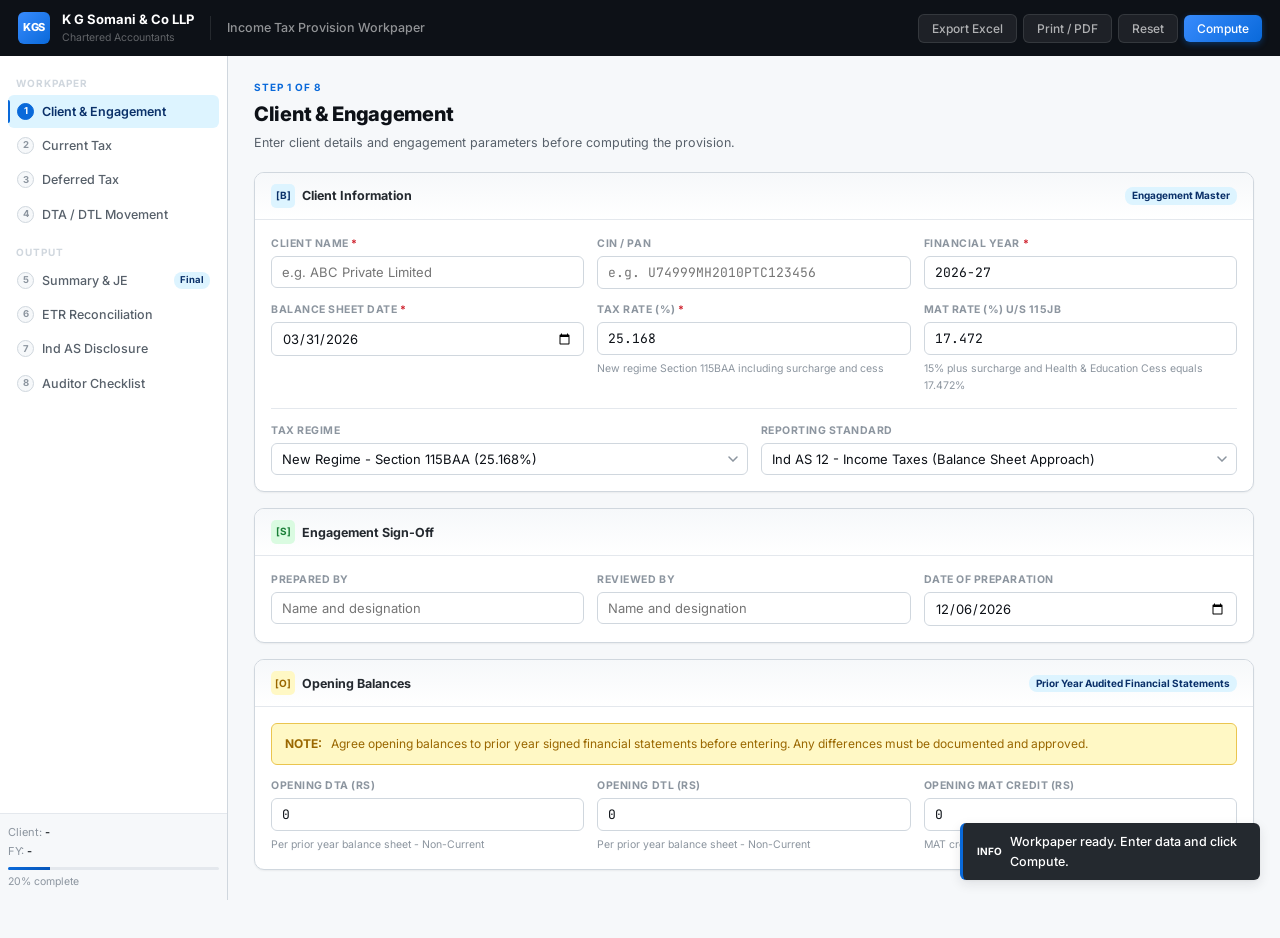
==== commit 2cd85aa4: "Kimi" ====
--- a/index.html
+++ b/index.html
@@ -3,13 +3,12 @@
 <head>
 <meta charset="UTF-8"/>
 <meta name="viewport" content="width=device-width, initial-scale=1.0"/>
-<title>Tax Provision Workpaper - K G Somani &amp; Co LLP</title>
-<meta name="description" content="Ind AS 12 Income Tax Provision Workpaper - K G Somani &amp; Co LLP"/>
+<title>Deferred Tax Workpaper - K G Somani &amp; Co LLP</title>
+<meta name="description" content="Ind AS 12 Income Tax Provision Workpaper"/>
 <link rel="stylesheet" href="css/style.css"/>
 </head>
 <body>
 
-<!-- HEADER -->
 <header class="hdr">
   <div class="hdr-l">
     <div class="logo">KGS</div>
@@ -21,16 +20,15 @@
     <div class="hdr-tool">Income Tax Provision Workpaper</div>
   </div>
   <div class="hdr-r">
-    <button class="btn btn-ghost" onclick="Excel.exportWorkpaper()">&#8659; Export Excel</button>
-    <button class="btn btn-ghost" onclick="UI.print_()">&#9113; Print / PDF</button>
-    <button class="btn btn-ghost" onclick="UI.reset()">&#8635; Reset</button>
-    <button class="btn btn-primary" onclick="UI.compute()">&#9654; Compute</button>
+    <button class="btn btn-ghost" onclick="Excel.exportWorkpaper()">Export Excel</button>
+    <button class="btn btn-ghost" onclick="UI.print_()">Print / PDF</button>
+    <button class="btn btn-ghost" onclick="UI.reset()">Reset</button>
+    <button class="btn btn-primary" onclick="UI.compute()">Compute</button>
   </div>
 </header>
 
 <div class="shell">
 
-<!-- SIDEBAR -->
 <nav class="sidebar">
   <div class="sb-body">
     <div class="sb-label">Workpaper</div>
@@ -52,28 +50,26 @@
   </div>
 </nav>
 
-<!-- MAIN -->
 <main class="main">
 
-<!-- 1. CLIENT -->
 <section class="section active" id="sec-client">
   <div class="pg-hdr">
     <div>
       <div class="pg-eye">Step 1 of 8</div>
       <div class="pg-title">Client &amp; Engagement</div>
-      <div class="pg-desc">Fill client details before computing the provision.</div>
-    </div>
-  </div>
-
-  <div class="card">
-    <div class="card-hdr">
-      <div class="card-title"><div class="cico b">&#127970;</div>Client Information</div>
+      <div class="pg-desc">Enter client details and engagement parameters before computing the provision.</div>
+    </div>
+  </div>
+
+  <div class="card">
+    <div class="card-hdr">
+      <div class="card-title"><div class="cico b">[B]</div>Client Information</div>
       <span class="badge badge-blue">Engagement Master</span>
     </div>
     <div class="card-body">
       <div class="fg c3">
         <div class="field">
-          <label class="lbl">Client Name *</label>
+          <label class="lbl">Client Name <span class="req">*</span></label>
           <input class="inp" id="ci-name" placeholder="e.g. ABC Private Limited" oninput="UI.updateClient()"/>
         </div>
         <div class="field">
@@ -81,22 +77,22 @@
           <input class="inp mono" id="ci-cin" placeholder="e.g. U74999MH2010PTC123456"/>
         </div>
         <div class="field">
-          <label class="lbl">Financial Year *</label>
+          <label class="lbl">Financial Year <span class="req">*</span></label>
           <input class="inp mono" id="ci-fy" placeholder="e.g. 2024-25" oninput="UI.updateClient()"/>
         </div>
         <div class="field">
-          <label class="lbl">Balance Sheet Date *</label>
+          <label class="lbl">Balance Sheet Date <span class="req">*</span></label>
           <input class="inp" type="date" id="ci-date"/>
         </div>
         <div class="field">
-          <label class="lbl">Tax Rate (%) *</label>
+          <label class="lbl">Tax Rate (%) <span class="req">*</span></label>
           <input class="inp mono" id="ci-rate" type="number" value="25.168" step="0.001" oninput="State.go()"/>
-          <div class="hint">New regime Sec 115BAA incl. surcharge + cess</div>
+          <div class="hint">New regime Section 115BAA including surcharge and cess</div>
         </div>
         <div class="field">
           <label class="lbl">MAT Rate (%) u/s 115JB</label>
           <input class="inp mono" id="ci-mat" type="number" value="17.472" step="0.001"/>
-          <div class="hint">15% + surcharge + H&amp;E cess = 17.472%</div>
+          <div class="hint">15% plus surcharge and Health &amp; Education Cess equals 17.472%</div>
         </div>
       </div>
       <hr class="divline"/>
@@ -104,9 +100,9 @@
         <div class="field">
           <label class="lbl">Tax Regime</label>
           <select class="inp" id="ci-regime" onchange="State.go()">
-            <option value="new">New Regime - Sec 115BAA (25.168%)</option>
-            <option value="old">Old Regime - 30% + surcharge + cess (34.944%)</option>
-            <option value="startup">Start-up Regime - Sec 115BAB (17.014%)</option>
+            <option value="new">New Regime - Section 115BAA (25.168%)</option>
+            <option value="old">Old Regime - 30% plus surcharge and cess (34.944%)</option>
+            <option value="startup">Start-up Regime - Section 115BAB (17.014%)</option>
             <option value="mat">MAT applicable - u/s 115JB (book profit basis)</option>
           </select>
         </div>
@@ -122,7 +118,7 @@
   </div>
 
   <div class="card">
-    <div class="card-hdr"><div class="card-title"><div class="cico g">&#9998;</div>Engagement Sign-Off</div></div>
+    <div class="card-hdr"><div class="card-title"><div class="cico g">[S]</div>Engagement Sign-Off</div></div>
     <div class="card-body">
       <div class="fg c3">
         <div class="field">
@@ -143,13 +139,13 @@
 
   <div class="card">
     <div class="card-hdr">
-      <div class="card-title"><div class="cico a">&#128194;</div>Opening Balances</div>
-      <span class="badge badge-blue">Prior Year Audited FS</span>
+      <div class="card-title"><div class="cico a">[O]</div>Opening Balances</div>
+      <span class="badge badge-blue">Prior Year Audited Financial Statements</span>
     </div>
     <div class="card-body">
       <div class="notice amber">
-        <span>&#9888;</span>
-        <span>Agree opening balances to prior year signed financial statements before entering. Differences must be documented.</span>
+        <span>NOTE:</span>
+        <span>Agree opening balances to prior year signed financial statements before entering. Any differences must be documented and approved.</span>
       </div>
       <div class="fg c3">
         <div class="field">
@@ -172,25 +168,24 @@
   </div>
 </section>
 
-<!-- 2. CURRENT TAX -->
 <section class="section" id="sec-current">
   <div class="pg-hdr">
     <div>
       <div class="pg-eye">Step 2 of 8</div>
       <div class="pg-title">Current Tax Computation</div>
-      <div class="pg-desc">Book profit to taxable income. Enter all amounts as positive numbers.</div>
-    </div>
-    <div class="pg-acts"><button class="btn btn-primary" onclick="UI.compute()">&#9654; Compute</button></div>
+      <div class="pg-desc">Reconcile book profit to taxable income. Enter all amounts as positive numbers.</div>
+    </div>
+    <div class="pg-acts"><button class="btn btn-primary" onclick="UI.compute()">Compute</button></div>
   </div>
 
   <div class="notice blue">
-    <span>i</span>
+    <span>INFO:</span>
     <span>Type controls the sign automatically. <strong>Book</strong> = opening profit. <strong>Add</strong> = increases taxable income. <strong>Less</strong> = reduces taxable income.</span>
   </div>
 
   <div class="card">
     <div class="card-hdr">
-      <div class="card-title"><div class="cico b">&#128202;</div>Book Profit to Taxable Income</div>
+      <div class="card-title"><div class="cico b">[C]</div>Book Profit to Taxable Income</div>
       <span class="badge badge-blue">Income Tax Act, 1961</span>
     </div>
     <div class="card-body-f">
@@ -220,7 +215,7 @@
   </div>
 
   <div class="card">
-    <div class="card-hdr"><div class="card-title"><div class="cico g">&#9998;</div>Current Tax and Payment</div></div>
+    <div class="card-hdr"><div class="card-title"><div class="cico g">[T]</div>Current Tax and Payment</div></div>
     <div class="card-body-f">
       <table class="wt">
         <thead>
@@ -247,31 +242,29 @@
   </div>
 </section>
 
-<!-- 3. DEFERRED TAX -->
 <section class="section" id="sec-deferred">
   <div class="pg-hdr">
     <div>
       <div class="pg-eye">Step 3 of 8</div>
       <div class="pg-title">Deferred Tax Schedule</div>
-      <div class="pg-desc">Ind AS 12 balance sheet approach - temporary differences on each asset and liability.</div>
-    </div>
-    <div class="pg-acts"><button class="btn btn-primary" onclick="UI.compute()">&#9654; Compute</button></div>
+      <div class="pg-desc">Ind AS 12 balance sheet approach - identify temporary differences for each asset and liability.</div>
+    </div>
+    <div class="pg-acts"><button class="btn btn-primary" onclick="UI.compute()">Compute</button></div>
   </div>
 
   <div class="notice blue">
-    <span>i</span>
+    <span>INFO:</span>
     <div>
       <strong>Ind AS 12 - Balance Sheet Approach</strong><br>
-      Temp Diff = Carrying Amount (Ind AS) - Tax Base (IT Act)<br>
-      Assets: CA &gt; TB = Taxable TD = <span class="pill pill-dtl">DTL</span> &nbsp;|&nbsp; CA &lt; TB = Deductible TD = <span class="pill pill-dta">DTA</span><br>
-      Liabilities: CA &gt; TB = Deductible TD = <span class="pill pill-dta">DTA</span> &nbsp;|&nbsp; CA &lt; TB = Taxable TD = <span class="pill pill-dtl">DTL</span>
-    </div>
-  </div>
-
-  <!-- ASSETS -->
-  <div class="card">
-    <div class="card-hdr">
-      <div class="card-title"><div class="cico b">&#127981;</div>Section A - Assets <span class="badge badge-blue" style="margin-left:6px">Ind AS 12.16-17</span></div>
+      Temporary Difference = Carrying Amount (Ind AS) - Tax Base (Income Tax Act)<br>
+      Assets: CA &gt; TB = Taxable TD = DTL | CA &lt; TB = Deductible TD = DTA<br>
+      Liabilities: CA &gt; TB = Deductible TD = DTA | CA &lt; TB = Taxable TD = DTL
+    </div>
+  </div>
+
+  <div class="card">
+    <div class="card-hdr">
+      <div class="card-title"><div class="cico b">[A]</div>Section A - Assets <span class="badge badge-blue" style="margin-left:6px">Ind AS 12.16-17</span></div>
     </div>
     <div class="card-body-f">
       <div class="tbl-wrap">
@@ -299,10 +292,9 @@
     </div>
   </div>
 
-  <!-- LIABILITIES -->
-  <div class="card">
-    <div class="card-hdr">
-      <div class="card-title"><div class="cico r">&#128203;</div>Section B - Liabilities &amp; Provisions <span class="badge badge-blue" style="margin-left:6px">Ind AS 12.15</span></div>
+  <div class="card">
+    <div class="card-hdr">
+      <div class="card-title"><div class="cico r">[L]</div>Section B - Liabilities &amp; Provisions <span class="badge badge-blue" style="margin-left:6px">Ind AS 12.15</span></div>
     </div>
     <div class="card-body-f">
       <div class="tbl-wrap">
@@ -330,10 +322,9 @@
     </div>
   </div>
 
-  <!-- OTHER -->
-  <div class="card">
-    <div class="card-hdr">
-      <div class="card-title"><div class="cico p">&#128204;</div>Section C - Other Items <span class="badge badge-blue" style="margin-left:6px">Losses / MAT Credit</span></div>
+  <div class="card">
+    <div class="card-hdr">
+      <div class="card-title"><div class="cico p">[O]</div>Section C - Other Items <span class="badge badge-blue" style="margin-left:6px">Losses / MAT Credit</span></div>
     </div>
     <div class="card-body-f">
       <div class="tbl-wrap">
@@ -359,9 +350,8 @@
     </div>
   </div>
 
-  <!-- CONSOLIDATED -->
-  <div class="card">
-    <div class="card-hdr"><div class="card-title"><div class="cico a">&#931;</div>Consolidated Position</div></div>
+  <div class="card">
+    <div class="card-hdr"><div class="card-title"><div class="cico a">[SUM]</div>Consolidated Position</div></div>
     <div class="card-body-f">
       <table class="wt">
         <thead><tr><th>Particulars</th><th class="r">Gross DTA (Rs)</th><th class="r">Gross DTL (Rs)</th></tr></thead>
@@ -379,19 +369,18 @@
   </div>
 </section>
 
-<!-- 4. MOVEMENT -->
 <section class="section" id="sec-movement">
   <div class="pg-hdr">
     <div>
       <div class="pg-eye">Step 4 of 8</div>
       <div class="pg-title">DTA / DTL Movement Schedule</div>
-      <div class="pg-desc">Opening to closing balance sheet positions for the year.</div>
+      <div class="pg-desc">Opening to closing balance sheet positions for the current year.</div>
     </div>
   </div>
 
   <div class="two-col">
     <div class="card">
-      <div class="card-hdr"><div class="card-title"><div class="cico g">&#8599;</div>Deferred Tax Asset - Movement</div></div>
+      <div class="card-hdr"><div class="card-title"><div class="cico g">[+]</div>Deferred Tax Asset - Movement</div></div>
       <div class="card-body-f">
         <table class="wt">
           <thead><tr><th>Particulars</th><th class="r">Rs</th></tr></thead>
@@ -411,7 +400,7 @@
     </div>
 
     <div class="card">
-      <div class="card-hdr"><div class="card-title"><div class="cico r">&#8600;</div>Deferred Tax Liability - Movement</div></div>
+      <div class="card-hdr"><div class="card-title"><div class="cico r">[-]</div>Deferred Tax Liability - Movement</div></div>
       <div class="card-body-f">
         <table class="wt">
           <thead><tr><th>Particulars</th><th class="r">Rs</th></tr></thead>
@@ -428,7 +417,7 @@
 
   <div class="card">
     <div class="card-hdr">
-      <div class="card-title"><div class="cico p">&#128179;</div>MAT Credit Movement <span class="badge badge-blue" style="margin-left:8px">Sec 115JAA / 115JD</span></div>
+      <div class="card-title"><div class="cico p">[M]</div>MAT Credit Movement <span class="badge badge-blue" style="margin-left:8px">Sec 115JAA / 115JD</span></div>
     </div>
     <div class="card-body-f">
       <table class="wt">
@@ -444,7 +433,6 @@
   </div>
 </section>
 
-<!-- 5. SUMMARY & JE -->
 <section class="section" id="sec-summary">
   <div class="pg-hdr">
     <div>
@@ -452,14 +440,14 @@
       <div class="pg-title">Summary &amp; Journal Entries</div>
       <div class="pg-desc">Final provision figures and double-entry accounting entries.</div>
     </div>
-    <div class="pg-acts"><button class="btn btn-primary" onclick="UI.compute()">&#9654; Compute</button></div>
+    <div class="pg-acts"><button class="btn btn-primary" onclick="UI.compute()">Compute</button></div>
   </div>
 
   <div class="kpi-grid">
-    <div class="kpi blue"><div class="kpi-icon">&#128176;</div><div class="kpi-lbl">Current Tax</div><div class="kpi-val" id="kpi-ct">0</div><div class="kpi-sub">P&amp;L charge - current year</div></div>
-    <div class="kpi red" id="kpi-dt-card"><div class="kpi-icon">&#128200;</div><div class="kpi-lbl">Deferred Tax</div><div class="kpi-val" id="kpi-dt">0</div><div class="kpi-sub" id="kpi-dt-sub">charge / (credit)</div></div>
-    <div class="kpi amber"><div class="kpi-icon">&#931;</div><div class="kpi-lbl">Total Tax Expense</div><div class="kpi-val" id="kpi-total">0</div><div class="kpi-sub">P&amp;L - income tax expense</div></div>
-    <div class="kpi purple"><div class="kpi-icon">%</div><div class="kpi-lbl">Effective Tax Rate</div><div class="kpi-val" id="kpi-etr">-%</div><div class="kpi-sub" id="kpi-etr-var">vs statutory</div></div>
+    <div class="kpi blue"><div class="kpi-icon">CT</div><div class="kpi-lbl">Current Tax</div><div class="kpi-val" id="kpi-ct">0</div><div class="kpi-sub">P&amp;L charge - current year</div></div>
+    <div class="kpi red" id="kpi-dt-card"><div class="kpi-icon">DT</div><div class="kpi-lbl">Deferred Tax</div><div class="kpi-val" id="kpi-dt">0</div><div class="kpi-sub" id="kpi-dt-sub">charge / (credit)</div></div>
+    <div class="kpi amber"><div class="kpi-icon">TOT</div><div class="kpi-lbl">Total Tax Expense</div><div class="kpi-val" id="kpi-total">0</div><div class="kpi-sub">P&amp;L - income tax expense</div></div>
+    <div class="kpi purple"><div class="kpi-icon">ETR</div><div class="kpi-lbl">Effective Tax Rate</div><div class="kpi-val" id="kpi-etr">-%</div><div class="kpi-sub" id="kpi-etr-var">vs statutory</div></div>
   </div>
 
   <div class="two-col" style="margin-bottom:16px">
@@ -468,22 +456,21 @@
   </div>
 
   <div class="card">
-    <div class="card-hdr"><div class="card-title"><div class="cico b">&#128221;</div>Journal Entry 1 - Current Tax</div></div>
-    <div class="card-body"><div class="je" id="je-ct"><div class="je-narr">Click Compute to generate.</div></div></div>
-  </div>
-
-  <div class="card">
-    <div class="card-hdr"><div class="card-title"><div class="cico g">&#128221;</div>Journal Entry 2 - Deferred Tax (Ind AS 12)</div></div>
-    <div class="card-body"><div class="je" id="je-dt"><div class="je-narr">Click Compute to generate.</div></div></div>
+    <div class="card-hdr"><div class="card-title"><div class="cico b">[JE1]</div>Journal Entry 1 - Current Tax</div></div>
+    <div class="card-body"><div class="je" id="je-ct"><div class="je-narr">Click Compute to generate journal entries.</div></div></div>
+  </div>
+
+  <div class="card">
+    <div class="card-hdr"><div class="card-title"><div class="cico g">[JE2]</div>Journal Entry 2 - Deferred Tax (Ind AS 12)</div></div>
+    <div class="card-body"><div class="je" id="je-dt"><div class="je-narr">Click Compute to generate journal entries.</div></div></div>
   </div>
 
   <div class="card" id="je-mat-card" style="display:none">
-    <div class="card-hdr"><div class="card-title"><div class="cico p">&#128221;</div>Journal Entry 3 - MAT Credit Entitlement</div></div>
-    <div class="card-body"><div class="je" id="je-mat"><div class="je-narr">Enter MAT credit in Movement tab.</div></div></div>
-  </div>
-</section>
-
-<!-- 6. ETR -->
+    <div class="card-hdr"><div class="card-title"><div class="cico p">[JE3]</div>Journal Entry 3 - MAT Credit Entitlement</div></div>
+    <div class="card-body"><div class="je" id="je-mat"><div class="je-narr">Enter MAT credit in Movement tab to generate.</div></div></div>
+  </div>
+</section>
+
 <section class="section" id="sec-etr">
   <div class="pg-hdr">
     <div>
@@ -491,17 +478,16 @@
       <div class="pg-title">ETR Reconciliation</div>
       <div class="pg-desc">Mandatory disclosure per Ind AS 12.81(c).</div>
     </div>
-    <div class="pg-acts"><button class="btn btn-primary" onclick="UI.compute()">&#9654; Compute</button></div>
-  </div>
-  <div class="card">
-    <div class="card-hdr">
-      <div class="card-title"><div class="cico a">%</div>Effective Tax Rate Reconciliation <span class="badge badge-blue" style="margin-left:6px">Ind AS 12.81(c)</span></div>
-    </div>
-    <div class="card-body-f" id="etr-tbl"><div style="padding:18px;color:var(--ink-4)">Click Compute to generate.</div></div>
-  </div>
-</section>
-
-<!-- 7. DISCLOSURE -->
+    <div class="pg-acts"><button class="btn btn-primary" onclick="UI.compute()">Compute</button></div>
+  </div>
+  <div class="card">
+    <div class="card-hdr">
+      <div class="card-title"><div class="cico a">[%]</div>Effective Tax Rate Reconciliation <span class="badge badge-blue" style="margin-left:6px">Ind AS 12.81(c)</span></div>
+    </div>
+    <div class="card-body-f" id="etr-tbl"><div style="padding:18px;color:var(--ink-4)">Click Compute to generate ETR reconciliation.</div></div>
+  </div>
+</section>
+
 <section class="section" id="sec-disclosure">
   <div class="pg-hdr">
     <div>
@@ -509,17 +495,16 @@
       <div class="pg-title">Ind AS 12 Disclosure Note</div>
       <div class="pg-desc">Draft note for Notes to Accounts per Ind AS 12.79-88.</div>
     </div>
-    <div class="pg-acts"><button class="btn btn-primary" onclick="UI.compute()">&#9654; Compute</button></div>
-  </div>
-  <div class="card">
-    <div class="card-hdr">
-      <div class="card-title"><div class="cico b">&#128196;</div>Note - Income Taxes <span class="badge badge-blue" style="margin-left:6px">Ind AS 12.79</span></div>
-    </div>
-    <div class="card-body" id="disclosure-note"><div style="color:var(--ink-4)">Click Compute to generate.</div></div>
-  </div>
-</section>
-
-<!-- 8. CHECKLIST -->
+    <div class="pg-acts"><button class="btn btn-primary" onclick="UI.compute()">Compute</button></div>
+  </div>
+  <div class="card">
+    <div class="card-hdr">
+      <div class="card-title"><div class="cico b">[N]</div>Note - Income Taxes <span class="badge badge-blue" style="margin-left:6px">Ind AS 12.79</span></div>
+    </div>
+    <div class="card-body" id="disclosure-note"><div style="color:var(--ink-4)">Click Compute to generate disclosure note.</div></div>
+  </div>
+</section>
+
 <section class="section" id="sec-checklist">
   <div class="pg-hdr">
     <div>
@@ -527,10 +512,10 @@
       <div class="pg-title">Auditor QC Checklist</div>
       <div class="pg-desc">Quality control per SA 500 series and Ind AS 12 compliance requirements.</div>
     </div>
-    <div class="pg-acts"><button class="btn btn-primary" onclick="UI.compute()">&#9654; Compute</button></div>
-  </div>
-  <div class="card">
-    <div class="card-hdr"><div class="card-title"><div class="cico g">&#10003;</div>Deferred Tax - QC Checklist</div></div>
+    <div class="pg-acts"><button class="btn btn-primary" onclick="UI.compute()">Compute</button></div>
+  </div>
+  <div class="card">
+    <div class="card-hdr"><div class="card-title"><div class="cico g">[QC]</div>Deferred Tax - QC Checklist</div></div>
     <div class="card-body-f" id="checklist-wrap"><div style="padding:18px;color:var(--ink-4)">Click Compute to run checklist.</div></div>
   </div>
 </section>
@@ -542,21 +527,27 @@
 
 <script src="js/compute.js"></script>
 <script src="js/state.js"></script>
-<script src="js/app.js"></script>
+<script src="js/ui.js"></script>
+<script src="js/excel.js"></script>
 <script>
 document.addEventListener('DOMContentLoaded', () => {
-  /* Mirror consolidated table IDs */
-  const orig = Compute.run.bind(Compute);
-  Compute.run = function(s) {
-    const r = orig(s);
-    [['dt-a-dta','dt-a-dta-2'],['dt-a-dtl','dt-a-dtl-2'],
-     ['dt-l-dta','dt-l-dta-2'],['dt-l-dtl','dt-l-dtl-2'],
-     ['dt-o-dta','dt-o-dta-2'],['dt-o-dtl','dt-o-dtl-2']
-    ].forEach(([a, b]) => {
-      const ea = document.getElementById(a), eb = document.getElementById(b);
-      if (ea && eb) eb.textContent = ea.textContent;
+  const originalRun = Compute.run.bind(Compute);
+  Compute.run = function(state) {
+    const result = originalRun(state);
+    const mirrors = [
+      ['dt-a-dta', 'dt-a-dta-2'],
+      ['dt-a-dtl', 'dt-a-dtl-2'],
+      ['dt-l-dta', 'dt-l-dta-2'],
+      ['dt-l-dtl', 'dt-l-dtl-2'],
+      ['dt-o-dta', 'dt-o-dta-2'],
+      ['dt-o-dtl', 'dt-o-dtl-2']
+    ];
+    mirrors.forEach(([sourceId, targetId]) => {
+      const source = document.getElementById(sourceId);
+      const target = document.getElementById(targetId);
+      if (source && target) target.textContent = source.textContent;
     });
-    return r;
+    return result;
   };
   State.initDefaults();
   UI.init();
--- a/css/style.css
+++ b/css/style.css
@@ -105,8 +105,12 @@
 .card:hover { box-shadow: var(--sh-sm); }
 .card-hdr { padding: 11px 16px; border-bottom: 1px solid var(--border-2); display: flex; align-items: center; justify-content: space-between; background: linear-gradient(180deg, var(--s2), var(--surface)); min-height: 44px; }
 .card-title { font-weight: 700; font-size: 12.5px; color: var(--ink-2); display: flex; align-items: center; gap: 7px; }
-.cico { width: 24px; height: 24px; border-radius: 5px; display: flex; align-items: center; justify-content: center; font-size: 12px; flex-shrink: 0; }
-.cico.b { background: var(--blue-bg); } .cico.g { background: var(--green-bg); } .cico.r { background: var(--red-bg); } .cico.a { background: var(--amber-bg); } .cico.p { background: var(--purple-bg); }
+.cico { width: 24px; height: 24px; border-radius: 5px; display: flex; align-items: center; justify-content: center; font-size: 10px; font-weight: 700; flex-shrink: 0; }
+.cico.b { background: var(--blue-bg); color: var(--blue-dk); }
+.cico.g { background: var(--green-bg); color: var(--green); }
+.cico.r { background: var(--red-bg); color: var(--red); }
+.cico.a { background: var(--amber-bg); color: var(--amber); }
+.cico.p { background: var(--purple-bg); color: var(--purple); }
 .card-body { padding: 16px; }
 .card-body-f { padding: 0; }
 
@@ -119,6 +123,7 @@
 
 .field { display: flex; flex-direction: column; gap: 4px; }
 .lbl { font-size: 10.5px; font-weight: 700; color: var(--ink-4); letter-spacing: .05em; text-transform: uppercase; }
+.req { color: var(--red); }
 .inp { border: 1.5px solid var(--border); border-radius: var(--r); padding: 7px 10px; font-size: 13px; color: var(--ink); background: var(--surface); transition: border-color var(--ease), box-shadow var(--ease); width: 100%; appearance: none; }
 .inp:focus { outline: none; border-color: var(--blue); box-shadow: 0 0 0 3px rgba(9,105,218,.1); }
 .inp:hover:not(:focus) { border-color: #a8b0ba; }
@@ -131,7 +136,8 @@
 .tbl-wrap { overflow-x: auto; }
 .wt { width: 100%; border-collapse: collapse; font-size: 12.5px; }
 .wt thead th { background: linear-gradient(180deg, #f0f3f8, #eaecf3); color: var(--ink-3); font-weight: 700; font-size: 10px; letter-spacing: .07em; text-transform: uppercase; padding: 8px 12px; border-bottom: 2px solid var(--border); white-space: nowrap; }
-.wt thead th.r { text-align: right; } .wt thead th.c { text-align: center; }
+.wt thead th.r { text-align: right; }
+.wt thead th.c { text-align: center; }
 .wt tbody td { padding: 8px 12px; border-bottom: 1px solid var(--border-2); vertical-align: middle; }
 .wt tbody td.r { text-align: right; font-family: var(--mono); font-size: 12px; }
 .wt tbody td.c { text-align: center; }
@@ -175,17 +181,20 @@
 .kpi.purple::after { background: linear-gradient(90deg, #8957e5, var(--purple)); }
 .kpi-lbl { font-size: 10px; font-weight: 700; letter-spacing: .07em; text-transform: uppercase; color: var(--ink-4); margin-bottom: 6px; }
 .kpi-val { font-size: 22px; font-weight: 800; letter-spacing: -.5px; font-family: var(--mono); line-height: 1; }
-.kpi.blue .kpi-val { color: var(--blue); } .kpi.green .kpi-val { color: var(--green); }
-.kpi.red .kpi-val { color: var(--red); } .kpi.amber .kpi-val { color: var(--amber); }
+.kpi.blue .kpi-val { color: var(--blue); }
+.kpi.green .kpi-val { color: var(--green); }
+.kpi.red .kpi-val { color: var(--red); }
+.kpi.amber .kpi-val { color: var(--amber); }
 .kpi.purple .kpi-val { color: var(--purple); }
 .kpi-sub { font-size: 10.5px; color: var(--ink-4); margin-top: 4px; }
-.kpi-icon { position: absolute; right: 12px; top: 12px; font-size: 24px; opacity: .06; }
+.kpi-icon { position: absolute; right: 12px; top: 12px; font-size: 18px; font-weight: 800; opacity: .08; font-family: var(--mono); }
 
 /* NOTICE */
 .notice { display: flex; gap: 9px; align-items: flex-start; padding: 10px 13px; border-radius: var(--r); margin-bottom: 13px; font-size: 12px; line-height: 1.6; }
 .notice.blue { background: var(--blue-bg); border: 1px solid var(--blue-bd); color: var(--blue-dk); }
 .notice.amber { background: var(--amber-bg); border: 1px solid var(--amber-bd); color: var(--amber); }
 .notice.green { background: var(--green-bg); border: 1px solid var(--green-bd); color: var(--green); }
+.notice span:first-child { font-weight: 700; flex-shrink: 0; }
 
 /* JE */
 .je { background: #0d1117; border-radius: var(--r-md); padding: 16px 18px; font-family: var(--mono); font-size: 12px; line-height: 1.9; border: 1px solid #21262d; }
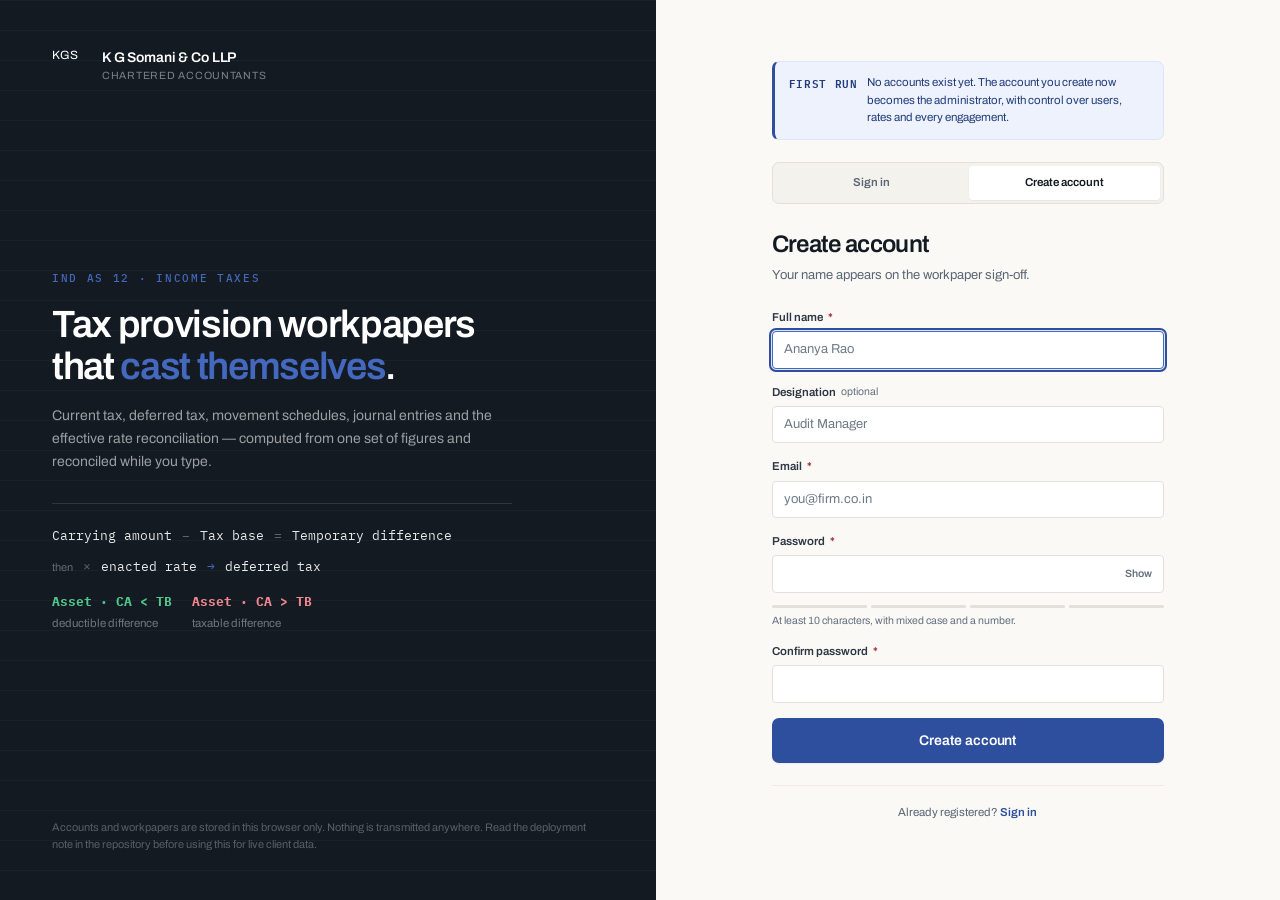
==== commit 017bba88: "aa" ====
--- a/index.html
+++ b/index.html
@@ -1,558 +1,182 @@
 <!DOCTYPE html>
 <html lang="en">
 <head>
-<meta charset="UTF-8"/>
-<meta name="viewport" content="width=device-width, initial-scale=1.0"/>
-<title>Deferred Tax Workpaper - K G Somani &amp; Co LLP</title>
-<meta name="description" content="Ind AS 12 Income Tax Provision Workpaper"/>
-<link rel="stylesheet" href="css/style.css"/>
+<meta charset="UTF-8">
+<meta name="viewport" content="width=device-width, initial-scale=1">
+<title>Sign in — Ind AS 12 Tax Provision Workpaper</title>
+<meta name="description" content="Deferred and current tax computation under Ind AS 12. Balance sheet approach, journal entries, effective rate reconciliation and audit sign-off.">
+<meta name="color-scheme" content="light">
+<link rel="icon" href="favicon.svg" type="image/svg+xml">
+<link rel="mask-icon" href="favicon.svg" color="#131a22">
+<meta name="theme-color" content="#131a22">
+<link rel="preconnect" href="https://fonts.googleapis.com">
+<link rel="preconnect" href="https://fonts.gstatic.com" crossorigin>
+<link rel="stylesheet" href="css/base.css">
+<link rel="stylesheet" href="css/auth.css">
 </head>
-<body>
+<body class="auth">
 
-<header class="hdr">
-  <div class="hdr-l">
-    <div class="logo">KGS</div>
-    <div>
-      <div class="hdr-firm">K G Somani &amp; Co LLP</div>
-      <div class="hdr-tag">Chartered Accountants</div>
+<a href="#auth-form" class="skip">Skip to sign in</a>
+
+<div class="auth-wrap">
+
+  <!-- ============ Left: the identity this whole tool rests on ============ -->
+  <section class="auth-brand">
+    <div class="auth-mark">
+      <div class="mark" id="brand-mark">KGS</div>
+      <div>
+        <div class="auth-firm" id="brand-firm">K G Somani &amp; Co LLP</div>
+        <div class="auth-firm-sub" id="brand-tag">Chartered Accountants</div>
+      </div>
     </div>
-    <div class="hdr-sep"></div>
-    <div class="hdr-tool">Income Tax Provision Workpaper</div>
-  </div>
-  <div class="hdr-r">
-    <button class="btn btn-ghost" onclick="Excel.exportWorkpaper()">Export Excel</button>
-    <button class="btn btn-ghost" onclick="UI.print_()">Print / PDF</button>
-    <button class="btn btn-ghost" onclick="UI.reset()">Reset</button>
-    <button class="btn btn-primary" onclick="UI.compute()">Compute</button>
-  </div>
-</header>
 
-<div class="shell">
+    <div class="auth-hero">
+      <p class="auth-kicker">Ind AS 12 · Income Taxes</p>
+      <h1 class="auth-h1">Tax provision workpapers that <em>cast themselves</em>.</h1>
+      <p class="auth-p">
+        Current tax, deferred tax, movement schedules, journal entries and the
+        effective rate reconciliation — computed from one set of figures and
+        reconciled while you type.
+      </p>
 
-<nav class="sidebar">
-  <div class="sb-body">
-    <div class="sb-label">Workpaper</div>
-    <div class="nav-item active" data-sec="client"><div class="nav-n">1</div>Client &amp; Engagement</div>
-    <div class="nav-item" data-sec="current"><div class="nav-n">2</div>Current Tax</div>
-    <div class="nav-item" data-sec="deferred"><div class="nav-n">3</div>Deferred Tax</div>
-    <div class="nav-item" data-sec="movement"><div class="nav-n">4</div>DTA / DTL Movement</div>
-    <div class="sb-label" style="margin-top:6px">Output</div>
-    <div class="nav-item" data-sec="summary"><div class="nav-n">5</div>Summary &amp; JE <span class="nav-badge">Final</span></div>
-    <div class="nav-item" data-sec="etr"><div class="nav-n">6</div>ETR Reconciliation</div>
-    <div class="nav-item" data-sec="disclosure"><div class="nav-n">7</div>Ind AS Disclosure</div>
-    <div class="nav-item" data-sec="checklist"><div class="nav-n">8</div>Auditor Checklist</div>
-  </div>
-  <div class="sb-foot">
-    <div class="sb-meta">Client: <b id="sb-client">-</b></div>
-    <div class="sb-meta" style="margin-top:2px">FY: <b id="sb-fy">-</b></div>
-    <div class="sb-prog-wrap"><div class="sb-prog" id="sb-prog" style="width:0%"></div></div>
-    <div class="sb-prog-txt" id="sb-prog-txt">0% complete</div>
-  </div>
-</nav>
-
-<main class="main">
-
-<section class="section active" id="sec-client">
-  <div class="pg-hdr">
-    <div>
-      <div class="pg-eye">Step 1 of 8</div>
-      <div class="pg-title">Client &amp; Engagement</div>
-      <div class="pg-desc">Enter client details and engagement parameters before computing the provision.</div>
-    </div>
-  </div>
-
-  <div class="card">
-    <div class="card-hdr">
-      <div class="card-title"><div class="cico b">[B]</div>Client Information</div>
-      <span class="badge badge-blue">Engagement Master</span>
-    </div>
-    <div class="card-body">
-      <div class="fg c3">
-        <div class="field">
-          <label class="lbl">Client Name <span class="req">*</span></label>
-          <input class="inp" id="ci-name" placeholder="e.g. ABC Private Limited" oninput="UI.updateClient()"/>
+      <div class="identity" aria-label="The balance sheet approach">
+        <div class="id-line">
+          <span class="id-term">Carrying amount</span>
+          <span class="id-op">−</span>
+          <span class="id-term">Tax base</span>
+          <span class="id-op">=</span>
+          <span class="id-term">Temporary difference</span>
         </div>
-        <div class="field">
-          <label class="lbl">CIN / PAN</label>
-          <input class="inp mono" id="ci-cin" placeholder="e.g. U74999MH2010PTC123456"/>
+        <div class="id-line">
+          <span class="id-note">then</span>
+          <span class="id-op">×</span>
+          <span class="id-term">enacted rate</span>
+          <span class="id-arrow">→</span>
+          <span class="id-term">deferred tax</span>
         </div>
-        <div class="field">
-          <label class="lbl">Financial Year <span class="req">*</span></label>
-          <input class="inp mono" id="ci-fy" placeholder="e.g. 2024-25" oninput="UI.updateClient()"/>
-        </div>
-        <div class="field">
-          <label class="lbl">Balance Sheet Date <span class="req">*</span></label>
-          <input class="inp" type="date" id="ci-date"/>
-        </div>
-        <div class="field">
-          <label class="lbl">Tax Rate (%) <span class="req">*</span></label>
-          <input class="inp mono" id="ci-rate" type="number" value="25.168" step="0.001" oninput="State.go()"/>
-          <div class="hint">New regime Section 115BAA including surcharge and cess</div>
-        </div>
-        <div class="field">
-          <label class="lbl">MAT Rate (%) u/s 115JB</label>
-          <input class="inp mono" id="ci-mat" type="number" value="17.472" step="0.001"/>
-          <div class="hint">15% plus surcharge and Health &amp; Education Cess equals 17.472%</div>
-        </div>
-      </div>
-      <hr class="divline"/>
-      <div class="fg c2">
-        <div class="field">
-          <label class="lbl">Tax Regime</label>
-          <select class="inp" id="ci-regime" onchange="State.go()">
-            <option value="new">New Regime - Section 115BAA (25.168%)</option>
-            <option value="old">Old Regime - 30% plus surcharge and cess (34.944%)</option>
-            <option value="startup">Start-up Regime - Section 115BAB (17.014%)</option>
-            <option value="mat">MAT applicable - u/s 115JB (book profit basis)</option>
-          </select>
-        </div>
-        <div class="field">
-          <label class="lbl">Reporting Standard</label>
-          <select class="inp" id="ci-standard">
-            <option value="indas12">Ind AS 12 - Income Taxes (Balance Sheet Approach)</option>
-            <option value="as22">AS 22 - Income Taxes (Income Statement Approach)</option>
-          </select>
+        <div class="id-outcome">
+          <div class="id-out dta"><b>Asset · CA &lt; TB</b><span>deductible difference</span></div>
+          <div class="id-out dtl"><b>Asset · CA &gt; TB</b><span>taxable difference</span></div>
         </div>
       </div>
     </div>
-  </div>
 
-  <div class="card">
-    <div class="card-hdr"><div class="card-title"><div class="cico g">[S]</div>Engagement Sign-Off</div></div>
-    <div class="card-body">
-      <div class="fg c3">
-        <div class="field">
-          <label class="lbl">Prepared By</label>
-          <input class="inp" id="ci-prep" placeholder="Name and designation"/>
+    <p class="auth-foot">
+      Accounts and workpapers are stored in this browser only. Nothing is
+      transmitted anywhere. Read the deployment note in the repository before
+      using this for live client data.
+    </p>
+  </section>
+
+  <!-- ============ Right: the form ============ -->
+  <main class="auth-panel">
+    <div class="auth-form" id="auth-form">
+
+      <div id="bootstrap-banner" class="bootstrap hide">
+        <span class="notice-tag">First run</span>
+        <span>No accounts exist yet. The account you create now becomes the
+        administrator, with control over users, rates and every engagement.</span>
+      </div>
+
+      <div class="auth-tabs" role="tablist" aria-label="Sign in or register">
+        <button class="auth-tab" id="tab-signin" role="tab" aria-selected="true" aria-controls="pane-signin">Sign in</button>
+        <button class="auth-tab" id="tab-register" role="tab" aria-selected="false" aria-controls="pane-register">Create account</button>
+      </div>
+
+      <div id="auth-alert" class="auth-alert" aria-live="polite"></div>
+
+      <!-- ---- Sign in ---- -->
+      <form id="pane-signin" role="tabpanel" aria-labelledby="tab-signin" novalidate>
+        <h1 class="auth-title">Sign in</h1>
+        <p class="auth-sub">Pick up where the workpaper was left.</p>
+
+        <div class="auth-fields">
+          <div class="field">
+            <label class="lbl" for="si-email">Email</label>
+            <input class="inp" id="si-email" type="email" autocomplete="username" required
+                   placeholder="you@firm.co.in" style="text-align:left">
+            <p class="err-txt hide" id="si-email-err"></p>
+          </div>
+
+          <div class="field">
+            <label class="lbl" for="si-pw">Password</label>
+            <div class="pw-wrap">
+              <input class="inp" id="si-pw" type="password" autocomplete="current-password" required style="text-align:left">
+              <button class="pw-toggle" type="button" data-pw="si-pw" aria-label="Show password">Show</button>
+            </div>
+            <p class="err-txt hide" id="si-pw-err"></p>
+          </div>
+
+          <button class="btn btn-primary btn-lg btn-block" type="submit" id="si-submit">Sign in</button>
         </div>
-        <div class="field">
-          <label class="lbl">Reviewed By</label>
-          <input class="inp" id="ci-rev" placeholder="Name and designation"/>
+
+        <p class="auth-alt">
+          No account yet? <button type="button" data-goto="register">Create one</button>
+        </p>
+      </form>
+
+      <!-- ---- Register ---- -->
+      <form id="pane-register" role="tabpanel" aria-labelledby="tab-register" class="hide" novalidate>
+        <h1 class="auth-title">Create account</h1>
+        <p class="auth-sub" id="reg-sub">Your name appears on the workpaper sign-off.</p>
+
+        <div class="auth-fields">
+          <div class="field">
+            <label class="lbl" for="rg-name">Full name <span class="req" aria-hidden="true">*</span></label>
+            <input class="inp" id="rg-name" autocomplete="name" required placeholder="Ananya Rao" style="text-align:left">
+            <p class="err-txt hide" id="rg-name-err"></p>
+          </div>
+
+          <div class="field">
+            <label class="lbl" for="rg-desig">Designation <span class="opt">optional</span></label>
+            <input class="inp" id="rg-desig" autocomplete="organization-title" placeholder="Audit Manager" style="text-align:left">
+          </div>
+
+          <div class="field">
+            <label class="lbl" for="rg-email">Email <span class="req" aria-hidden="true">*</span></label>
+            <input class="inp" id="rg-email" type="email" autocomplete="username" required placeholder="you@firm.co.in" style="text-align:left">
+            <p class="err-txt hide" id="rg-email-err"></p>
+          </div>
+
+          <div class="field">
+            <label class="lbl" for="rg-pw">Password <span class="req" aria-hidden="true">*</span></label>
+            <div class="pw-wrap">
+              <input class="inp" id="rg-pw" type="password" autocomplete="new-password" required
+                     aria-describedby="rg-pw-hint" style="text-align:left">
+              <button class="pw-toggle" type="button" data-pw="rg-pw" aria-label="Show password">Show</button>
+            </div>
+            <div class="pw-meter" id="rg-meter" data-score="0" aria-hidden="true">
+              <span class="pw-seg"></span><span class="pw-seg"></span><span class="pw-seg"></span><span class="pw-seg"></span>
+            </div>
+            <p class="hint" id="rg-pw-hint">At least 10 characters, with mixed case and a number.</p>
+            <p class="err-txt hide" id="rg-pw-err"></p>
+          </div>
+
+          <div class="field">
+            <label class="lbl" for="rg-pw2">Confirm password <span class="req" aria-hidden="true">*</span></label>
+            <input class="inp" id="rg-pw2" type="password" autocomplete="new-password" required style="text-align:left">
+            <p class="err-txt hide" id="rg-pw2-err"></p>
+          </div>
+
+          <button class="btn btn-primary btn-lg btn-block" type="submit" id="rg-submit">Create account</button>
         </div>
-        <div class="field">
-          <label class="lbl">Date of Preparation</label>
-          <input class="inp" type="date" id="ci-prepdate"/>
-        </div>
-      </div>
+
+        <p class="auth-alt">
+          Already registered? <button type="button" data-goto="signin">Sign in</button>
+        </p>
+      </form>
+
+      <p class="auth-note" id="crypto-note"></p>
     </div>
-  </div>
-
-  <div class="card">
-    <div class="card-hdr">
-      <div class="card-title"><div class="cico a">[O]</div>Opening Balances</div>
-      <span class="badge badge-blue">Prior Year Audited Financial Statements</span>
-    </div>
-    <div class="card-body">
-      <div class="notice amber">
-        <span>NOTE:</span>
-        <span>Agree opening balances to prior year signed financial statements before entering. Any differences must be documented and approved.</span>
-      </div>
-      <div class="fg c3">
-        <div class="field">
-          <label class="lbl">Opening DTA (Rs)</label>
-          <input class="inp mono" id="ob-dta" type="number" value="0" oninput="State.go()"/>
-          <div class="hint">Per prior year balance sheet - Non-Current</div>
-        </div>
-        <div class="field">
-          <label class="lbl">Opening DTL (Rs)</label>
-          <input class="inp mono" id="ob-dtl" type="number" value="0" oninput="State.go()"/>
-          <div class="hint">Per prior year balance sheet - Non-Current</div>
-        </div>
-        <div class="field">
-          <label class="lbl">Opening MAT Credit (Rs)</label>
-          <input class="inp mono" id="ob-mat" type="number" value="0" oninput="State.go()"/>
-          <div class="hint">MAT credit entitlement u/s 115JAA</div>
-        </div>
-      </div>
-    </div>
-  </div>
-</section>
-
-<section class="section" id="sec-current">
-  <div class="pg-hdr">
-    <div>
-      <div class="pg-eye">Step 2 of 8</div>
-      <div class="pg-title">Current Tax Computation</div>
-      <div class="pg-desc">Reconcile book profit to taxable income. Enter all amounts as positive numbers.</div>
-    </div>
-    <div class="pg-acts"><button class="btn btn-primary" onclick="UI.compute()">Compute</button></div>
-  </div>
-
-  <div class="notice blue">
-    <span>INFO:</span>
-    <span>Type controls the sign automatically. <strong>Book</strong> = opening profit. <strong>Add</strong> = increases taxable income. <strong>Less</strong> = reduces taxable income.</span>
-  </div>
-
-  <div class="card">
-    <div class="card-hdr">
-      <div class="card-title"><div class="cico b">[C]</div>Book Profit to Taxable Income</div>
-      <span class="badge badge-blue">Income Tax Act, 1961</span>
-    </div>
-    <div class="card-body-f">
-      <div class="tbl-wrap">
-        <table class="wt">
-          <thead>
-            <tr>
-              <th style="width:30px">#</th>
-              <th style="width:76px">Type</th>
-              <th>Particulars</th>
-              <th class="r" style="width:170px">Amount (Rs)</th>
-              <th style="width:28px"></th>
-            </tr>
-          </thead>
-          <tbody id="ct-body"></tbody>
-          <tfoot>
-            <tr class="tot-row">
-              <td colspan="3">Taxable Income / (Loss) for the Year</td>
-              <td class="r" id="ct-taxable-disp">-</td>
-              <td></td>
-            </tr>
-          </tfoot>
-        </table>
-      </div>
-      <button class="add-row-btn" onclick="State.addCT()">+ Add line item</button>
-    </div>
-  </div>
-
-  <div class="card">
-    <div class="card-hdr"><div class="card-title"><div class="cico g">[T]</div>Current Tax and Payment</div></div>
-    <div class="card-body-f">
-      <table class="wt">
-        <thead>
-          <tr><th>Particulars</th><th class="r" style="width:230px">Amount (Rs)</th></tr>
-        </thead>
-        <tbody>
-          <tr><td>Taxable Income / (MAT Book Profit)</td><td class="r" id="ct2-ti">-</td></tr>
-          <tr><td>Applicable Tax Rate</td><td class="r" id="ct2-rate">-</td></tr>
-          <tr class="sub-row"><td><strong>Gross Tax Liability</strong></td><td class="r" id="ct2-tax">-</td></tr>
-          <tr>
-            <td>Less: MAT Credit Utilised u/s 115JAA (Rs)</td>
-            <td class="r"><input class="ti r" id="ct-matutil" type="number" value="0" oninput="State.go()" style="width:170px"/></td>
-          </tr>
-          <tr>
-            <td>Less: Advance Tax and TDS (Rs)</td>
-            <td class="r"><input class="ti r" id="ct-tds" type="number" value="0" oninput="State.go()" style="width:170px"/></td>
-          </tr>
-        </tbody>
-        <tfoot>
-          <tr class="tot-row"><td>Net Current Tax Payable / (Refund)</td><td class="r" id="ct2-net">-</td></tr>
-        </tfoot>
-      </table>
-    </div>
-  </div>
-</section>
-
-<section class="section" id="sec-deferred">
-  <div class="pg-hdr">
-    <div>
-      <div class="pg-eye">Step 3 of 8</div>
-      <div class="pg-title">Deferred Tax Schedule</div>
-      <div class="pg-desc">Ind AS 12 balance sheet approach - identify temporary differences for each asset and liability.</div>
-    </div>
-    <div class="pg-acts"><button class="btn btn-primary" onclick="UI.compute()">Compute</button></div>
-  </div>
-
-  <div class="notice blue">
-    <span>INFO:</span>
-    <div>
-      <strong>Ind AS 12 - Balance Sheet Approach</strong><br>
-      Temporary Difference = Carrying Amount (Ind AS) - Tax Base (Income Tax Act)<br>
-      Assets: CA &gt; TB = Taxable TD = DTL | CA &lt; TB = Deductible TD = DTA<br>
-      Liabilities: CA &gt; TB = Deductible TD = DTA | CA &lt; TB = Taxable TD = DTL
-    </div>
-  </div>
-
-  <div class="card">
-    <div class="card-hdr">
-      <div class="card-title"><div class="cico b">[A]</div>Section A - Assets <span class="badge badge-blue" style="margin-left:6px">Ind AS 12.16-17</span></div>
-    </div>
-    <div class="card-body-f">
-      <div class="tbl-wrap">
-        <table class="wt">
-          <thead>
-            <tr>
-              <th style="width:30px">#</th>
-              <th>Particulars</th>
-              <th class="r" style="width:135px">Carrying Amt (Rs)<br><span style="font-weight:400;text-transform:none;font-size:9px">Ind AS / Books</span></th>
-              <th class="r" style="width:135px">Tax Base (Rs)<br><span style="font-weight:400;text-transform:none;font-size:9px">Income Tax Act</span></th>
-              <th class="r" style="width:115px">Temp Diff (Rs)</th>
-              <th class="c" style="width:65px">Nature</th>
-              <th class="r" style="width:115px">Tax Effect (Rs)</th>
-              <th style="width:28px"></th>
-            </tr>
-          </thead>
-          <tbody id="dt-asset-body"></tbody>
-          <tfoot>
-            <tr class="sub-row"><td colspan="5">Total DTA from Asset Differences</td><td></td><td class="r" id="dt-a-dta">-</td><td></td></tr>
-            <tr class="sub-row"><td colspan="5">Total DTL from Asset Differences</td><td></td><td class="r" id="dt-a-dtl">-</td><td></td></tr>
-          </tfoot>
-        </table>
-      </div>
-      <button class="add-row-btn" onclick="State.addDT('asset')">+ Add asset</button>
-    </div>
-  </div>
-
-  <div class="card">
-    <div class="card-hdr">
-      <div class="card-title"><div class="cico r">[L]</div>Section B - Liabilities &amp; Provisions <span class="badge badge-blue" style="margin-left:6px">Ind AS 12.15</span></div>
-    </div>
-    <div class="card-body-f">
-      <div class="tbl-wrap">
-        <table class="wt">
-          <thead>
-            <tr>
-              <th style="width:30px">#</th>
-              <th>Particulars</th>
-              <th class="r" style="width:135px">Carrying Amt (Rs)<br><span style="font-weight:400;text-transform:none;font-size:9px">Ind AS / Books</span></th>
-              <th class="r" style="width:135px">Tax Base (Rs)<br><span style="font-weight:400;text-transform:none;font-size:9px">Income Tax Act</span></th>
-              <th class="r" style="width:115px">Temp Diff (Rs)</th>
-              <th class="c" style="width:65px">Nature</th>
-              <th class="r" style="width:115px">Tax Effect (Rs)</th>
-              <th style="width:28px"></th>
-            </tr>
-          </thead>
-          <tbody id="dt-liab-body"></tbody>
-          <tfoot>
-            <tr class="sub-row"><td colspan="5">Total DTA from Liability Differences</td><td></td><td class="r" id="dt-l-dta">-</td><td></td></tr>
-            <tr class="sub-row"><td colspan="5">Total DTL from Liability Differences</td><td></td><td class="r" id="dt-l-dtl">-</td><td></td></tr>
-          </tfoot>
-        </table>
-      </div>
-      <button class="add-row-btn" onclick="State.addDT('liab')">+ Add liability</button>
-    </div>
-  </div>
-
-  <div class="card">
-    <div class="card-hdr">
-      <div class="card-title"><div class="cico p">[O]</div>Section C - Other Items <span class="badge badge-blue" style="margin-left:6px">Losses / MAT Credit</span></div>
-    </div>
-    <div class="card-body-f">
-      <div class="tbl-wrap">
-        <table class="wt">
-          <thead>
-            <tr>
-              <th style="width:30px">#</th>
-              <th>Particulars</th>
-              <th class="r" style="width:155px">Amount (Rs)</th>
-              <th class="c" style="width:85px">Type</th>
-              <th class="r" style="width:125px">Tax Effect (Rs)</th>
-              <th style="width:28px"></th>
-            </tr>
-          </thead>
-          <tbody id="dt-other-body"></tbody>
-          <tfoot>
-            <tr class="sub-row"><td colspan="3">Total DTA - Other Items</td><td></td><td class="r" id="dt-o-dta">-</td><td></td></tr>
-            <tr class="sub-row"><td colspan="3">Total DTL - Other Items</td><td></td><td class="r" id="dt-o-dtl">-</td><td></td></tr>
-          </tfoot>
-        </table>
-      </div>
-      <button class="add-row-btn" onclick="State.addOther()">+ Add item</button>
-    </div>
-  </div>
-
-  <div class="card">
-    <div class="card-hdr"><div class="card-title"><div class="cico a">[SUM]</div>Consolidated Position</div></div>
-    <div class="card-body-f">
-      <table class="wt">
-        <thead><tr><th>Particulars</th><th class="r">Gross DTA (Rs)</th><th class="r">Gross DTL (Rs)</th></tr></thead>
-        <tbody>
-          <tr><td>From asset differences (Section A)</td><td class="r" id="dt-a-dta-2">-</td><td class="r" id="dt-a-dtl-2">-</td></tr>
-          <tr><td>From liability differences (Section B)</td><td class="r" id="dt-l-dta-2">-</td><td class="r" id="dt-l-dtl-2">-</td></tr>
-          <tr><td>From other items (Section C)</td><td class="r" id="dt-o-dta-2">-</td><td class="r" id="dt-o-dtl-2">-</td></tr>
-        </tbody>
-        <tfoot>
-          <tr class="tot-row"><td>Total Gross DTA / DTL</td><td class="r" id="dt-tot-dta">-</td><td class="r" id="dt-tot-dtl">-</td></tr>
-          <tr class="sub-row"><td colspan="2"><strong>Net Deferred Tax P&amp;L Impact</strong></td><td class="r" id="dt-pl">-</td></tr>
-        </tfoot>
-      </table>
-    </div>
-  </div>
-</section>
-
-<section class="section" id="sec-movement">
-  <div class="pg-hdr">
-    <div>
-      <div class="pg-eye">Step 4 of 8</div>
-      <div class="pg-title">DTA / DTL Movement Schedule</div>
-      <div class="pg-desc">Opening to closing balance sheet positions for the current year.</div>
-    </div>
-  </div>
-
-  <div class="two-col">
-    <div class="card">
-      <div class="card-hdr"><div class="card-title"><div class="cico g">[+]</div>Deferred Tax Asset - Movement</div></div>
-      <div class="card-body-f">
-        <table class="wt">
-          <thead><tr><th>Particulars</th><th class="r">Rs</th></tr></thead>
-          <tbody>
-            <tr><td>Opening DTA (per prior year FS)</td><td class="r" id="mv-dta-open">-</td></tr>
-            <tr><td>Add: DTA recognised during the year</td><td class="r" id="mv-dta-cy">-</td></tr>
-            <tr><td>Less: DTA reversed / utilised</td><td class="r" style="color:var(--red)">-</td></tr>
-            <tr>
-              <td>Add: MAT Credit Entitlement this year (Rs)<div class="hint">Enter new MAT credit recognised</div></td>
-              <td class="r"><input class="ti r" id="mv-mat-new" type="number" value="0" oninput="State.go()" style="width:130px"/></td>
-            </tr>
-            <tr><td>Less: MAT Credit utilised this year</td><td class="r" style="color:var(--red)" id="mv-mat-util">-</td></tr>
-          </tbody>
-          <tfoot><tr class="tot-row"><td>Closing DTA (to Balance Sheet)</td><td class="r" id="mv-dta-close">-</td></tr></tfoot>
-        </table>
-      </div>
-    </div>
-
-    <div class="card">
-      <div class="card-hdr"><div class="card-title"><div class="cico r">[-]</div>Deferred Tax Liability - Movement</div></div>
-      <div class="card-body-f">
-        <table class="wt">
-          <thead><tr><th>Particulars</th><th class="r">Rs</th></tr></thead>
-          <tbody>
-            <tr><td>Opening DTL (per prior year FS)</td><td class="r" id="mv-dtl-open">-</td></tr>
-            <tr><td>Add: DTL created during the year</td><td class="r" id="mv-dtl-cy">-</td></tr>
-            <tr><td>Less: DTL reversed during the year</td><td class="r" style="color:var(--green)">-</td></tr>
-          </tbody>
-          <tfoot><tr class="tot-row"><td>Closing DTL (to Balance Sheet)</td><td class="r" id="mv-dtl-close">-</td></tr></tfoot>
-        </table>
-      </div>
-    </div>
-  </div>
-
-  <div class="card">
-    <div class="card-hdr">
-      <div class="card-title"><div class="cico p">[M]</div>MAT Credit Movement <span class="badge badge-blue" style="margin-left:8px">Sec 115JAA / 115JD</span></div>
-    </div>
-    <div class="card-body-f">
-      <table class="wt">
-        <thead><tr><th>Particulars</th><th class="r">Rs</th></tr></thead>
-        <tbody>
-          <tr><td>Opening MAT Credit (per prior year)</td><td class="r" id="mv-mat-open">-</td></tr>
-          <tr><td>Add: MAT Credit recognised this year</td><td class="r" id="mv-mat-add">-</td></tr>
-          <tr><td>Less: MAT Credit utilised this year</td><td class="r" id="mv-mat-util">-</td></tr>
-        </tbody>
-        <tfoot><tr class="tot-row"><td>Closing MAT Credit (to Balance Sheet)</td><td class="r" id="mv-mat-close">-</td></tr></tfoot>
-      </table>
-    </div>
-  </div>
-</section>
-
-<section class="section" id="sec-summary">
-  <div class="pg-hdr">
-    <div>
-      <div class="pg-eye">Step 5 of 8</div>
-      <div class="pg-title">Summary &amp; Journal Entries</div>
-      <div class="pg-desc">Final provision figures and double-entry accounting entries.</div>
-    </div>
-    <div class="pg-acts"><button class="btn btn-primary" onclick="UI.compute()">Compute</button></div>
-  </div>
-
-  <div class="kpi-grid">
-    <div class="kpi blue"><div class="kpi-icon">CT</div><div class="kpi-lbl">Current Tax</div><div class="kpi-val" id="kpi-ct">0</div><div class="kpi-sub">P&amp;L charge - current year</div></div>
-    <div class="kpi red" id="kpi-dt-card"><div class="kpi-icon">DT</div><div class="kpi-lbl">Deferred Tax</div><div class="kpi-val" id="kpi-dt">0</div><div class="kpi-sub" id="kpi-dt-sub">charge / (credit)</div></div>
-    <div class="kpi amber"><div class="kpi-icon">TOT</div><div class="kpi-lbl">Total Tax Expense</div><div class="kpi-val" id="kpi-total">0</div><div class="kpi-sub">P&amp;L - income tax expense</div></div>
-    <div class="kpi purple"><div class="kpi-icon">ETR</div><div class="kpi-lbl">Effective Tax Rate</div><div class="kpi-val" id="kpi-etr">-%</div><div class="kpi-sub" id="kpi-etr-var">vs statutory</div></div>
-  </div>
-
-  <div class="two-col" style="margin-bottom:16px">
-    <div class="kpi green" style="margin-bottom:0"><div class="kpi-lbl">Closing DTA</div><div class="kpi-val" id="kpi-dta">0</div><div class="kpi-sub">Non-current asset - Balance Sheet</div></div>
-    <div class="kpi red" style="margin-bottom:0"><div class="kpi-lbl">Closing DTL</div><div class="kpi-val" id="kpi-dtl">0</div><div class="kpi-sub">Non-current liability - Balance Sheet</div></div>
-  </div>
-
-  <div class="card">
-    <div class="card-hdr"><div class="card-title"><div class="cico b">[JE1]</div>Journal Entry 1 - Current Tax</div></div>
-    <div class="card-body"><div class="je" id="je-ct"><div class="je-narr">Click Compute to generate journal entries.</div></div></div>
-  </div>
-
-  <div class="card">
-    <div class="card-hdr"><div class="card-title"><div class="cico g">[JE2]</div>Journal Entry 2 - Deferred Tax (Ind AS 12)</div></div>
-    <div class="card-body"><div class="je" id="je-dt"><div class="je-narr">Click Compute to generate journal entries.</div></div></div>
-  </div>
-
-  <div class="card" id="je-mat-card" style="display:none">
-    <div class="card-hdr"><div class="card-title"><div class="cico p">[JE3]</div>Journal Entry 3 - MAT Credit Entitlement</div></div>
-    <div class="card-body"><div class="je" id="je-mat"><div class="je-narr">Enter MAT credit in Movement tab to generate.</div></div></div>
-  </div>
-</section>
-
-<section class="section" id="sec-etr">
-  <div class="pg-hdr">
-    <div>
-      <div class="pg-eye">Step 6 of 8</div>
-      <div class="pg-title">ETR Reconciliation</div>
-      <div class="pg-desc">Mandatory disclosure per Ind AS 12.81(c).</div>
-    </div>
-    <div class="pg-acts"><button class="btn btn-primary" onclick="UI.compute()">Compute</button></div>
-  </div>
-  <div class="card">
-    <div class="card-hdr">
-      <div class="card-title"><div class="cico a">[%]</div>Effective Tax Rate Reconciliation <span class="badge badge-blue" style="margin-left:6px">Ind AS 12.81(c)</span></div>
-    </div>
-    <div class="card-body-f" id="etr-tbl"><div style="padding:18px;color:var(--ink-4)">Click Compute to generate ETR reconciliation.</div></div>
-  </div>
-</section>
-
-<section class="section" id="sec-disclosure">
-  <div class="pg-hdr">
-    <div>
-      <div class="pg-eye">Step 7 of 8</div>
-      <div class="pg-title">Ind AS 12 Disclosure Note</div>
-      <div class="pg-desc">Draft note for Notes to Accounts per Ind AS 12.79-88.</div>
-    </div>
-    <div class="pg-acts"><button class="btn btn-primary" onclick="UI.compute()">Compute</button></div>
-  </div>
-  <div class="card">
-    <div class="card-hdr">
-      <div class="card-title"><div class="cico b">[N]</div>Note - Income Taxes <span class="badge badge-blue" style="margin-left:6px">Ind AS 12.79</span></div>
-    </div>
-    <div class="card-body" id="disclosure-note"><div style="color:var(--ink-4)">Click Compute to generate disclosure note.</div></div>
-  </div>
-</section>
-
-<section class="section" id="sec-checklist">
-  <div class="pg-hdr">
-    <div>
-      <div class="pg-eye">Step 8 of 8</div>
-      <div class="pg-title">Auditor QC Checklist</div>
-      <div class="pg-desc">Quality control per SA 500 series and Ind AS 12 compliance requirements.</div>
-    </div>
-    <div class="pg-acts"><button class="btn btn-primary" onclick="UI.compute()">Compute</button></div>
-  </div>
-  <div class="card">
-    <div class="card-hdr"><div class="card-title"><div class="cico g">[QC]</div>Deferred Tax - QC Checklist</div></div>
-    <div class="card-body-f" id="checklist-wrap"><div style="padding:18px;color:var(--ink-4)">Click Compute to run checklist.</div></div>
-  </div>
-</section>
-
-</main>
+  </main>
 </div>
 
-<div class="toast-wrap" id="toast-wrap"></div>
+<div class="toast-wrap" id="toast-wrap" role="status" aria-live="polite"></div>
 
-<script src="js/compute.js"></script>
-<script src="js/state.js"></script>
-<script src="js/ui.js"></script>
-<script src="js/excel.js"></script>
-<script>
-document.addEventListener('DOMContentLoaded', () => {
-  const originalRun = Compute.run.bind(Compute);
-  Compute.run = function(state) {
-    const result = originalRun(state);
-    const mirrors = [
-      ['dt-a-dta', 'dt-a-dta-2'],
-      ['dt-a-dtl', 'dt-a-dtl-2'],
-      ['dt-l-dta', 'dt-l-dta-2'],
-      ['dt-l-dtl', 'dt-l-dtl-2'],
-      ['dt-o-dta', 'dt-o-dta-2'],
-      ['dt-o-dtl', 'dt-o-dtl-2']
-    ];
-    mirrors.forEach(([sourceId, targetId]) => {
-      const source = document.getElementById(sourceId);
-      const target = document.getElementById(targetId);
-      if (source && target) target.textContent = source.textContent;
-    });
-    return result;
-  };
-  State.initDefaults();
-  UI.init();
-  Compute.run(State.data);
-});
-</script>
+<script src="js/core/util.js"></script>
+<script src="js/core/store.js"></script>
+<script src="js/core/hash.js"></script>
+<script src="js/core/auth.js"></script>
+<script src="js/auth-page.js"></script>
 </body>
 </html>
--- a/css/base.css
+++ b/css/base.css
@@ -0,0 +1,524 @@
+/* ============================================================
+   BASE.CSS — Design system for the KGS Ind AS 12 workpaper
+   Palette, type scale, and primitives shared by every page.
+
+   Colour is meaningful here, not decorative:
+     indigo = interactive    green = DTA / credit
+     red    = DTL / charge   amber = auditor query
+   ============================================================ */
+
+@import url('https://fonts.googleapis.com/css2?family=Archivo:wght@400;500;600;700&family=IBM+Plex+Mono:wght@400;500;600&family=Source+Serif+4:opsz,wght@8..60,400;8..60,600&display=swap');
+
+:root {
+  /* ---- Ink ---- */
+  --ink-900: #131a22;
+  --ink-800: #1d2731;
+  --ink-700: #2c3742;
+  --ink-600: #414c58;
+  --ink-500: #5a6673;
+  --ink-400: #63707e;
+  --ink-300: #6e7a87;
+  --ink-200: #c9cfd6;
+
+  /* ---- Surfaces: warm ledger stock against white cards ---- */
+  --paper:   #faf9f6;
+  --paper-2: #f4f2ec;
+  --card:    #ffffff;
+  --rule:    #e2e0d9;
+  --rule-2:  #eeece5;
+  --rule-3:  #f6f5f0;
+
+  /* ---- Accent: ink blue ---- */
+  --indigo-700: #223c7d;
+  --indigo-600: #2e4e9e;
+  --indigo-500: #4368bd;
+  --indigo-100: #dde5f7;
+  --indigo-50:  #eef2fc;
+
+  /* ---- Accounting sign ---- */
+  --dta:     #146c43;
+  --dta-bg:  #e7f4ec;
+  --dta-bd:  #b6dcc4;
+  --dtl:     #a22b32;
+  --dtl-bg:  #fbebec;
+  --dtl-bd:  #eec2c4;
+  --flag:    #8a5300;
+  --flag-bg: #fcf3e3;
+  --flag-bd: #e8d5a8;
+
+  /* ---- Type ---- */
+  --font:  'Archivo', system-ui, -apple-system, sans-serif;
+  --mono:  'IBM Plex Mono', ui-monospace, monospace;
+  --serif: 'Source Serif 4', Georgia, serif;
+
+  --fs-xs:  10.5px;
+  --fs-sm:  11.5px;
+  --fs-base:13px;
+  --fs-md:  14px;
+  --fs-lg:  17px;
+  --fs-xl:  22px;
+  --fs-2xl: 29px;
+
+  /* ---- Space & shape ---- */
+  --r-sm: 4px;
+  --r:    7px;
+  --r-lg: 11px;
+  --sh-1: 0 1px 2px rgba(19, 26, 34, .06);
+  --sh-2: 0 2px 5px rgba(19, 26, 34, .07), 0 1px 2px rgba(19, 26, 34, .05);
+  --sh-3: 0 10px 28px rgba(19, 26, 34, .12), 0 2px 6px rgba(19, 26, 34, .06);
+  --sh-4: 0 22px 60px rgba(19, 26, 34, .20);
+
+  --hh: 54px;   /* header height */
+  --sw: 246px;  /* sidebar width */
+  --tw: 268px;  /* tally rail width */
+
+  --ease: 140ms cubic-bezier(.4, 0, .2, 1);
+}
+
+*, *::before, *::after { box-sizing: border-box; margin: 0; padding: 0; }
+
+html { -webkit-text-size-adjust: 100%; }
+
+body {
+  font-family: var(--font);
+  font-size: var(--fs-base);
+  line-height: 1.5;
+  color: var(--ink-800);
+  background: var(--paper);
+  -webkit-font-smoothing: antialiased;
+  -moz-osx-font-smoothing: grayscale;
+  font-variant-numeric: tabular-nums;
+}
+
+input, select, button, textarea { font: inherit; color: inherit; }
+
+/* Figures are always mono + tabular so columns of rupees line up */
+.num, .mono { font-family: var(--mono); font-variant-numeric: tabular-nums; letter-spacing: -.2px; }
+
+a { color: var(--indigo-600); text-decoration: none; }
+a:hover { text-decoration: underline; }
+
+/* ---- Focus: always visible, never removed ---- */
+:focus-visible {
+  outline: 2px solid var(--indigo-600);
+  outline-offset: 2px;
+  border-radius: 3px;
+}
+.btn:focus-visible { outline: 2px solid var(--indigo-600); outline-offset: 2px; }
+/* On the dark header bar an indigo ring disappears, so invert it there. */
+.btn-dark:focus-visible, .acct-btn:focus-visible { outline-color: #fff; }
+
+@media (prefers-reduced-motion: reduce) {
+  *, *::before, *::after {
+    animation-duration: .01ms !important;
+    animation-iteration-count: 1 !important;
+    transition-duration: .01ms !important;
+    scroll-behavior: auto !important;
+  }
+}
+
+/* ---- Screen-reader only ---- */
+.sr-only {
+  position: absolute; width: 1px; height: 1px;
+  padding: 0; margin: -1px; overflow: hidden;
+  clip: rect(0, 0, 0, 0); white-space: nowrap; border: 0;
+}
+
+/* ---- Skip link ---- */
+.skip {
+  position: absolute; left: 8px; top: -60px; z-index: 5000;
+  background: var(--ink-900); color: #fff;
+  padding: 9px 16px; border-radius: var(--r);
+  font-size: var(--fs-sm); font-weight: 600;
+  transition: top var(--ease);
+}
+.skip:focus { top: 8px; text-decoration: none; }
+
+/* ============================================================
+   TYPOGRAPHY
+   ============================================================ */
+
+.eyebrow {
+  font-family: var(--mono);
+  font-size: var(--fs-xs);
+  font-weight: 500;
+  letter-spacing: .1em;
+  text-transform: uppercase;
+  color: var(--ink-500);
+}
+
+h1, h2, h3, h4 { font-weight: 600; letter-spacing: -.02em; color: var(--ink-900); line-height: 1.22; }
+
+.h-page { font-size: var(--fs-2xl); font-weight: 600; letter-spacing: -.03em; }
+.h-sec  { font-size: var(--fs-lg); }
+.lede   { color: var(--ink-500); font-size: var(--fs-md); max-width: 66ch; }
+
+/* ============================================================
+   BUTTONS
+   ============================================================ */
+
+.btn {
+  display: inline-flex; align-items: center; justify-content: center; gap: 6px;
+  padding: 7px 14px;
+  border: 1px solid transparent;
+  border-radius: var(--r);
+  font-size: var(--fs-sm); font-weight: 600;
+  letter-spacing: -.005em;
+  cursor: pointer;
+  white-space: nowrap;
+  transition: background var(--ease), border-color var(--ease), color var(--ease), box-shadow var(--ease), transform var(--ease);
+  -webkit-user-select: none; user-select: none;
+}
+.btn:disabled { opacity: .45; cursor: not-allowed; }
+.btn:not(:disabled):active { transform: translateY(1px); }
+
+.btn-primary { background: var(--indigo-600); color: #fff; box-shadow: var(--sh-1); }
+.btn-primary:not(:disabled):hover { background: var(--indigo-700); }
+
+.btn-solid { background: var(--ink-800); color: #fff; }
+.btn-solid:not(:disabled):hover { background: var(--ink-900); }
+
+.btn-line { background: var(--card); border-color: var(--rule); color: var(--ink-700); }
+.btn-line:not(:disabled):hover { border-color: var(--ink-300); background: var(--paper-2); color: var(--ink-900); }
+
+.btn-quiet { background: transparent; color: var(--ink-500); }
+.btn-quiet:not(:disabled):hover { background: var(--paper-2); color: var(--ink-900); }
+
+.btn-danger { background: var(--dtl); color: #fff; }
+.btn-danger:not(:disabled):hover { background: #8a2329; }
+
+.btn-danger-line { background: var(--card); border-color: var(--dtl-bd); color: var(--dtl); }
+.btn-danger-line:not(:disabled):hover { background: var(--dtl-bg); }
+
+/* On the dark header bar */
+.btn-dark { background: rgba(255,255,255,.08); border-color: rgba(255,255,255,.14); color: rgba(255,255,255,.82); }
+.btn-dark:not(:disabled):hover { background: rgba(255,255,255,.16); color: #fff; }
+
+.btn-sm { padding: 4px 9px; font-size: var(--fs-xs); border-radius: var(--r-sm); }
+.btn-lg { padding: 11px 20px; font-size: var(--fs-md); }
+.btn-block { width: 100%; }
+
+.btn-icon { padding: 6px; width: 30px; height: 30px; }
+
+/* ============================================================
+   FORM CONTROLS
+   ============================================================ */
+
+.field { display: flex; flex-direction: column; gap: 5px; min-width: 0; }
+
+.lbl {
+  font-size: var(--fs-sm); font-weight: 600; color: var(--ink-700);
+  display: flex; align-items: center; gap: 5px;
+}
+.req { color: var(--dtl); font-weight: 700; }
+.opt { color: var(--ink-400); font-weight: 400; font-size: var(--fs-xs); }
+
+.inp {
+  width: 100%;
+  padding: 8px 11px;
+  background: var(--card);
+  border: 1px solid var(--rule);
+  border-radius: var(--r-sm);
+  font-size: var(--fs-base);
+  color: var(--ink-900);
+  transition: border-color var(--ease), box-shadow var(--ease);
+}
+.inp::placeholder { color: var(--ink-300); }
+.inp:hover:not(:disabled):not(:focus) { border-color: var(--ink-200); }
+.inp:focus { border-color: var(--indigo-500); box-shadow: 0 0 0 3px var(--indigo-100); outline: none; }
+/* Keyboard focus gets a real ring; pointer focus keeps the quieter treatment. */
+.inp:focus-visible { outline: 2px solid var(--indigo-600); outline-offset: 1px; }
+.inp:disabled, .inp[readonly] { background: var(--paper-2); color: var(--ink-500); cursor: not-allowed; }
+.inp.num, .inp[type=number] { font-family: var(--mono); text-align: right; }
+.inp.bad { border-color: var(--dtl); }
+.inp.bad:focus { box-shadow: 0 0 0 3px var(--dtl-bg); }
+
+select.inp { cursor: pointer; text-align: left; -webkit-appearance: none; appearance: none;
+  background-image: url("data:image/svg+xml,%3Csvg xmlns='http://www.w3.org/2000/svg' width='10' height='6' viewBox='0 0 10 6'%3E%3Cpath d='M1 1l4 4 4-4' stroke='%235a6673' stroke-width='1.5' fill='none' stroke-linecap='round'/%3E%3C/svg%3E");
+  background-repeat: no-repeat; background-position: right 10px center; padding-right: 28px; }
+
+textarea.inp { text-align: left; resize: vertical; min-height: 72px; font-family: var(--font); }
+
+.hint { font-size: var(--fs-xs); color: var(--ink-400); line-height: 1.45; }
+.err-txt { font-size: var(--fs-xs); color: var(--dtl); font-weight: 500; }
+
+/* Field grids */
+.fg { display: grid; gap: 14px; }
+.fg.c2 { grid-template-columns: repeat(2, minmax(0, 1fr)); }
+.fg.c3 { grid-template-columns: repeat(3, minmax(0, 1fr)); }
+.fg.c4 { grid-template-columns: repeat(4, minmax(0, 1fr)); }
+
+@media (max-width: 1080px) { .fg.c4 { grid-template-columns: repeat(2, minmax(0, 1fr)); } }
+@media (max-width: 900px)  { .fg.c3 { grid-template-columns: repeat(2, minmax(0, 1fr)); } }
+@media (max-width: 620px)  { .fg.c2, .fg.c3, .fg.c4 { grid-template-columns: minmax(0, 1fr); } }
+
+/* Checkbox / switch */
+.chk { display: inline-flex; align-items: flex-start; gap: 8px; cursor: pointer; font-size: var(--fs-sm); }
+.chk input { width: 15px; height: 15px; margin-top: 1px; accent-color: var(--indigo-600); cursor: pointer; flex: none; }
+
+.sw { position: relative; display: inline-flex; align-items: center; gap: 9px; cursor: pointer; font-size: var(--fs-sm); font-weight: 500; }
+.sw input { position: absolute; opacity: 0; width: 38px; height: 21px; margin: 0; cursor: pointer; }
+.sw-track { width: 38px; height: 21px; border-radius: 11px; background: var(--ink-200); transition: background var(--ease); flex: none; }
+.sw-track::after { content: ''; display: block; width: 15px; height: 15px; border-radius: 50%; background: #fff; margin: 3px; box-shadow: var(--sh-1); transition: transform var(--ease); }
+.sw input:checked + .sw-track { background: var(--indigo-600); }
+.sw input:checked + .sw-track::after { transform: translateX(17px); }
+.sw input:focus-visible + .sw-track { outline: 2px solid var(--indigo-600); outline-offset: 2px; }
+
+/* ============================================================
+   CARDS
+   ============================================================ */
+
+.card {
+  background: var(--card);
+  border: 1px solid var(--rule);
+  border-radius: var(--r-lg);
+  box-shadow: var(--sh-1);
+  margin-bottom: 18px;
+  overflow: hidden;
+}
+.card-hdr {
+  display: flex; align-items: center; justify-content: space-between; gap: 12px;
+  padding: 13px 18px;
+  border-bottom: 1px solid var(--rule-2);
+  background: linear-gradient(180deg, #fff, var(--paper));
+  flex-wrap: wrap;
+}
+.card-title { display: flex; align-items: center; gap: 9px; font-size: var(--fs-md); font-weight: 600; color: var(--ink-900); letter-spacing: -.015em; }
+.card-sub { font-size: var(--fs-xs); color: var(--ink-400); margin-top: 2px; font-weight: 400; letter-spacing: 0; }
+.card-body { padding: 18px; }
+.card-body-flush { padding: 0; }
+.card-foot { padding: 11px 18px; border-top: 1px solid var(--rule-2); background: var(--paper); display: flex; align-items: center; justify-content: space-between; gap: 10px; flex-wrap: wrap; }
+
+/* Workpaper reference chip — the cross-reference system auditors actually use */
+.wpref {
+  font-family: var(--mono); font-size: var(--fs-xs); font-weight: 600;
+  color: var(--indigo-600); background: var(--indigo-50);
+  border: 1px solid var(--indigo-100);
+  padding: 1px 6px; border-radius: 3px;
+  letter-spacing: .02em; white-space: nowrap;
+}
+
+/* ============================================================
+   BADGES & PILLS
+   ============================================================ */
+
+.badge {
+  display: inline-flex; align-items: center; gap: 4px;
+  padding: 2px 8px; border-radius: 20px;
+  font-size: var(--fs-xs); font-weight: 600; letter-spacing: .01em;
+  border: 1px solid transparent; white-space: nowrap;
+}
+.badge-neutral { background: var(--paper-2); color: var(--ink-600); border-color: var(--rule); }
+.badge-indigo  { background: var(--indigo-50); color: var(--indigo-700); border-color: var(--indigo-100); }
+.badge-dta     { background: var(--dta-bg); color: var(--dta); border-color: var(--dta-bd); }
+.badge-dtl     { background: var(--dtl-bg); color: var(--dtl); border-color: var(--dtl-bd); }
+.badge-flag    { background: var(--flag-bg); color: var(--flag); border-color: var(--flag-bd); }
+
+.pill {
+  display: inline-block; min-width: 38px; text-align: center;
+  padding: 2px 7px; border-radius: var(--r-sm);
+  font-family: var(--mono); font-size: var(--fs-xs); font-weight: 600;
+  border: 1px solid transparent;
+}
+.pill-dta  { background: var(--dta-bg); color: var(--dta); border-color: var(--dta-bd); }
+.pill-dtl  { background: var(--dtl-bg); color: var(--dtl); border-color: var(--dtl-bd); }
+.pill-none { background: var(--paper-2); color: var(--ink-300); border-color: var(--rule); }
+.pill-add  { background: var(--flag-bg); color: var(--flag); border-color: var(--flag-bd); }
+.pill-less { background: var(--indigo-50); color: var(--indigo-700); border-color: var(--indigo-100); }
+.pill-book { background: var(--ink-800); color: #fff; }
+
+.txt-dta { color: var(--dta); }
+.txt-dtl { color: var(--dtl); }
+.txt-flag { color: var(--flag); }
+.txt-mute { color: var(--ink-400); }
+
+/* ============================================================
+   NOTICES
+   ============================================================ */
+
+.notice {
+  display: flex; gap: 10px; align-items: flex-start;
+  padding: 11px 14px; border-radius: var(--r);
+  border: 1px solid; border-left-width: 3px;
+  font-size: var(--fs-sm); line-height: 1.55;
+  margin-bottom: 16px;
+}
+.notice-tag { font-family: var(--mono); font-size: var(--fs-xs); font-weight: 600; letter-spacing: .06em; text-transform: uppercase; flex: none; padding-top: 1px; }
+.notice-info  { background: var(--indigo-50); border-color: var(--indigo-100); border-left-color: var(--indigo-600); color: var(--indigo-700); }
+.notice-warn  { background: var(--flag-bg); border-color: var(--flag-bd); border-left-color: var(--flag); color: var(--flag); }
+.notice-err   { background: var(--dtl-bg); border-color: var(--dtl-bd); border-left-color: var(--dtl); color: var(--dtl); }
+.notice-ok    { background: var(--dta-bg); border-color: var(--dta-bd); border-left-color: var(--dta); color: var(--dta); }
+.notice strong { font-weight: 600; }
+
+/* ============================================================
+   WORKPAPER TABLES
+   ============================================================ */
+
+.tbl-scroll { overflow-x: auto; -webkit-overflow-scrolling: touch; }
+
+table.wt { width: 100%; border-collapse: collapse; font-size: var(--fs-base); }
+
+table.wt th {
+  text-align: left;
+  padding: 8px 11px;
+  background: var(--paper-2);
+  border-bottom: 1px solid var(--rule);
+  font-size: var(--fs-xs); font-weight: 600;
+  letter-spacing: .05em; text-transform: uppercase;
+  color: var(--ink-500);
+  white-space: nowrap;
+  vertical-align: bottom;
+}
+table.wt th .th-sub { display: block; font-weight: 400; font-size: var(--fs-xs); text-transform: none; letter-spacing: 0; color: var(--ink-400); margin-top: 2px; }
+
+table.wt td { padding: 7px 11px; border-bottom: 1px solid var(--rule-3); vertical-align: middle; }
+table.wt tbody tr:hover td { background: var(--indigo-50); }
+table.wt tbody tr:last-child td { border-bottom: 1px solid var(--rule-2); }
+
+table.wt .r { text-align: right; }
+table.wt .c { text-align: center; }
+table.wt td.r, table.wt td.figure { font-family: var(--mono); font-variant-numeric: tabular-nums; }
+
+table.wt .rn { font-family: var(--mono); font-size: var(--fs-xs); color: var(--ink-300); text-align: right; }
+
+/* Subtotal and total rows carry the double-rule of a real workpaper */
+table.wt tfoot td, table.wt tr.row-sub td {
+  background: var(--paper);
+  font-weight: 600;
+  border-top: 1px solid var(--rule);
+  border-bottom: 1px solid var(--rule-2);
+}
+table.wt tr.row-total td {
+  background: var(--ink-900);
+  color: #fff;
+  font-weight: 600;
+  border-top: 2px solid var(--ink-900);
+  border-bottom: none;
+  font-size: var(--fs-md);
+}
+table.wt tr.row-total td.r { font-family: var(--mono); }
+table.wt tbody tr.row-total:hover td, table.wt tr.row-total:hover td { background: var(--ink-900); }
+table.wt tr.row-indent td:first-child { padding-left: 28px; color: var(--ink-600); }
+table.wt tr.row-quiet td { color: var(--ink-400); }
+
+/* Inline table inputs: borderless until touched, so a dense grid reads as paper */
+.ti {
+  width: 100%;
+  padding: 4px 7px;
+  background: transparent;
+  border: 1px solid transparent;
+  border-radius: var(--r-sm);
+  font-size: var(--fs-base);
+  color: var(--ink-900);
+  transition: background var(--ease), border-color var(--ease);
+}
+.ti:hover:not(:focus):not(:disabled) { background: var(--card); border-color: var(--rule); }
+.ti:focus { background: var(--card); border-color: var(--indigo-500); box-shadow: 0 0 0 2px var(--indigo-100); outline: none; }
+.ti:focus-visible { outline: 2px solid var(--indigo-600); outline-offset: 0; }
+.ti:disabled { color: var(--ink-500); cursor: not-allowed; }
+.ti.num { font-family: var(--mono); text-align: right; font-variant-numeric: tabular-nums; }
+.ti::placeholder { color: var(--ink-300); }
+.ti-note { font-size: var(--fs-xs); color: var(--ink-400); line-height: 1.4; margin-top: 2px; padding-left: 7px; }
+
+/* Hide the number spinners — they invite mis-clicks in a figures grid */
+.ti[type=number]::-webkit-outer-spin-button, .ti[type=number]::-webkit-inner-spin-button,
+.inp[type=number]::-webkit-outer-spin-button, .inp[type=number]::-webkit-inner-spin-button { -webkit-appearance: none; margin: 0; }
+.ti[type=number], .inp[type=number] { -moz-appearance: textfield; appearance: textfield; }
+
+.row-del {
+  width: 24px; height: 24px; display: inline-flex; align-items: center; justify-content: center;
+  background: transparent; border: 1px solid transparent; border-radius: var(--r-sm);
+  color: var(--ink-300); cursor: pointer; font-size: 14px; line-height: 1;
+  transition: all var(--ease);
+}
+.row-del:hover { background: var(--dtl-bg); border-color: var(--dtl-bd); color: var(--dtl); }
+
+.add-row {
+  display: flex; align-items: center; gap: 7px; width: 100%;
+  padding: 10px 18px;
+  background: var(--paper); border: none; border-top: 1px dashed var(--rule);
+  color: var(--indigo-600); font-size: var(--fs-sm); font-weight: 600;
+  cursor: pointer; text-align: left;
+  transition: background var(--ease);
+}
+.add-row:hover { background: var(--indigo-50); }
+
+.empty-row td { padding: 26px 18px; text-align: center; color: var(--ink-400); font-size: var(--fs-sm); }
+
+/* ============================================================
+   TOASTS
+   ============================================================ */
+
+.toast-wrap {
+  position: fixed; bottom: 18px; right: 18px; z-index: 4000;
+  display: flex; flex-direction: column; gap: 8px; align-items: flex-end;
+  pointer-events: none;
+}
+.toast {
+  display: flex; align-items: center; gap: 10px;
+  min-width: 250px; max-width: 380px;
+  padding: 11px 15px;
+  background: var(--ink-900); color: #fff;
+  border-radius: var(--r); box-shadow: var(--sh-3);
+  font-size: var(--fs-sm); font-weight: 500;
+  border-left: 3px solid var(--indigo-500);
+  animation: toast-in 220ms cubic-bezier(.2,.9,.3,1);
+  pointer-events: auto;
+}
+.toast.ok   { border-left-color: #34c97b; }
+.toast.err  { border-left-color: #f0666f; }
+.toast.warn { border-left-color: #e0a53a; }
+.toast-tag { font-family: var(--mono); font-size: var(--fs-xs); font-weight: 600; letter-spacing: .06em; opacity: .65; flex: none; }
+.toast-out { opacity: 0; transform: translateX(14px); transition: all 200ms; }
+@keyframes toast-in { from { opacity: 0; transform: translateY(10px) scale(.97); } to { opacity: 1; transform: none; } }
+
+@media (max-width: 560px) {
+  .toast-wrap { left: 12px; right: 12px; bottom: 12px; align-items: stretch; }
+  .toast { min-width: 0; max-width: none; }
+}
+
+/* ============================================================
+   MODAL
+   ============================================================ */
+
+.modal-back {
+  position: fixed; inset: 0; z-index: 4500;
+  background: rgba(19, 26, 34, .5);
+  backdrop-filter: blur(2px);
+  display: flex; align-items: center; justify-content: center;
+  padding: 20px;
+  animation: fade 140ms;
+}
+@keyframes fade { from { opacity: 0; } to { opacity: 1; } }
+.modal {
+  background: var(--card); border-radius: var(--r-lg);
+  box-shadow: var(--sh-4);
+  width: 100%; max-width: 520px;
+  max-height: 88vh; display: flex; flex-direction: column;
+  animation: pop 180ms cubic-bezier(.2,.9,.3,1);
+}
+.modal.wide { max-width: 780px; }
+@keyframes pop { from { opacity: 0; transform: translateY(12px) scale(.98); } to { opacity: 1; transform: none; } }
+.modal-hdr { padding: 16px 20px; border-bottom: 1px solid var(--rule-2); display: flex; align-items: flex-start; justify-content: space-between; gap: 12px; }
+.modal-body { padding: 20px; overflow-y: auto; }
+.modal-foot { padding: 14px 20px; border-top: 1px solid var(--rule-2); background: var(--paper); display: flex; justify-content: flex-end; gap: 8px; flex-wrap: wrap; border-radius: 0 0 var(--r-lg) var(--r-lg); }
+.modal-x { background: none; border: none; color: var(--ink-400); cursor: pointer; font-size: 20px; line-height: 1; padding: 2px 6px; border-radius: var(--r-sm); }
+.modal-x:hover { background: var(--paper-2); color: var(--ink-900); }
+
+/* ============================================================
+   UTILITIES
+   ============================================================ */
+
+.row { display: flex; align-items: center; gap: 8px; }
+.row-wrap { flex-wrap: wrap; }
+.spread { display: flex; align-items: center; justify-content: space-between; gap: 12px; }
+.grow { flex: 1 1 auto; min-width: 0; }
+.stack { display: flex; flex-direction: column; }
+.gap-4 { gap: 4px; } .gap-8 { gap: 8px; } .gap-12 { gap: 12px; } .gap-16 { gap: 16px; }
+.mt-8 { margin-top: 8px; } .mt-16 { margin-top: 16px; } .mt-24 { margin-top: 24px; }
+.mb-0 { margin-bottom: 0; } .mb-8 { margin-bottom: 8px; } .mb-16 { margin-bottom: 16px; }
+.nowrap { white-space: nowrap; }
+.divider { height: 1px; background: var(--rule-2); border: none; margin: 18px 0; }
+.two-col { display: grid; grid-template-columns: repeat(2, minmax(0, 1fr)); gap: 18px; }
+@media (max-width: 900px) { .two-col { grid-template-columns: minmax(0, 1fr); } }
+.hide { display: none !important; }
--- a/css/auth.css
+++ b/css/auth.css
@@ -0,0 +1,123 @@
+/* ============================================================
+   AUTH.CSS — Sign in and register
+   The left panel opens with the identity the whole tool is built on,
+   rather than a stock illustration.
+   ============================================================ */
+
+body.auth { min-height: 100vh; background: var(--paper); }
+
+.auth-wrap { min-height: 100vh; display: grid; grid-template-columns: 1.05fr 1fr; }
+
+/* ---------------- Left: the thesis ---------------- */
+
+.auth-brand {
+  background: var(--ink-900); color: #fff;
+  padding: 46px 52px; display: flex; flex-direction: column; justify-content: space-between;
+  position: relative; overflow: hidden;
+}
+
+/* Faint ledger ruling — the paper this work has always been done on */
+.auth-brand::before {
+  content: ''; position: absolute; inset: 0; pointer-events: none;
+  background-image: repeating-linear-gradient(to bottom, rgba(255,255,255,.032) 0 1px, transparent 1px 30px);
+}
+.auth-brand > * { position: relative; }
+
+.auth-mark { display: flex; align-items: center; gap: 12px; }
+.auth-mark .mark { width: 38px; height: 38px; font-size: 12px; }
+.auth-firm { font-size: var(--fs-md); font-weight: 600; letter-spacing: -.01em; }
+.auth-firm-sub { font-size: 10.5px; color: rgba(255,255,255,.45); letter-spacing: .07em; text-transform: uppercase; }
+
+.auth-hero { max-width: 460px; }
+.auth-kicker {
+  font-family: var(--mono); font-size: 10.5px; font-weight: 500;
+  letter-spacing: .16em; text-transform: uppercase;
+  color: var(--indigo-500); margin-bottom: 18px;
+}
+.auth-h1 {
+  font-size: 38px; font-weight: 600; line-height: 1.1; letter-spacing: -.035em;
+  color: #fff; margin-bottom: 16px;
+}
+.auth-h1 em { font-style: normal; color: var(--indigo-500); }
+.auth-p { font-size: var(--fs-md); line-height: 1.65; color: rgba(255,255,255,.58); }
+
+/* The identity, set as a worked equation. This is the hero. */
+.identity {
+  margin: 30px 0 0; padding: 22px 0 0;
+  border-top: 1px solid rgba(255,255,255,.12);
+  font-family: var(--mono);
+}
+.id-line { display: flex; align-items: baseline; gap: 10px; flex-wrap: wrap; font-size: 13px; margin-bottom: 11px; }
+.id-term { color: rgba(255,255,255,.9); }
+.id-op { color: rgba(255,255,255,.32); }
+.id-note { font-family: var(--font); font-size: 11px; color: rgba(255,255,255,.34); letter-spacing: 0; }
+.id-arrow { color: var(--indigo-500); }
+.id-outcome { display: flex; gap: 20px; margin-top: 16px; flex-wrap: wrap; }
+.id-out { font-size: 11.5px; }
+.id-out b { display: block; font-size: 13px; margin-bottom: 2px; }
+.id-out.dta b { color: #4fc98a; }
+.id-out.dtl b { color: #f2868e; }
+.id-out span { color: rgba(255,255,255,.4); font-family: var(--font); }
+
+.auth-foot { font-size: 11px; color: rgba(255,255,255,.3); line-height: 1.6; }
+.auth-foot a { color: rgba(255,255,255,.5); }
+
+/* ---------------- Right: the form ---------------- */
+
+.auth-panel { display: flex; align-items: center; justify-content: center; padding: 44px 32px; }
+.auth-form { width: 100%; max-width: 392px; }
+
+.auth-tabs { display: flex; gap: 3px; padding: 3px; background: var(--paper-2); border: 1px solid var(--rule); border-radius: var(--r); margin-bottom: 26px; }
+.auth-tab {
+  flex: 1; padding: 8px; background: none; border: none; border-radius: var(--r-sm);
+  font-size: var(--fs-sm); font-weight: 600; color: var(--ink-500); cursor: pointer;
+  transition: background var(--ease), color var(--ease);
+}
+.auth-tab[aria-selected="true"] { background: var(--card); color: var(--ink-900); box-shadow: var(--sh-1); }
+
+.auth-title { font-size: 24px; font-weight: 600; letter-spacing: -.028em; margin-bottom: 6px; }
+.auth-sub { color: var(--ink-500); font-size: var(--fs-base); margin-bottom: 24px; line-height: 1.55; }
+
+.auth-fields { display: flex; flex-direction: column; gap: 15px; }
+
+.pw-wrap { position: relative; }
+.pw-wrap .inp { padding-right: 62px; }
+.pw-toggle {
+  position: absolute; right: 5px; top: 50%; transform: translateY(-50%);
+  background: none; border: none; padding: 4px 7px; border-radius: var(--r-sm);
+  font-size: var(--fs-xs); font-weight: 600; color: var(--ink-400); cursor: pointer;
+}
+.pw-toggle:hover { background: var(--paper-2); color: var(--ink-900); }
+
+/* Strength meter: four segments, because a bar with a number is noise */
+.pw-meter { display: flex; gap: 4px; margin-top: 7px; }
+.pw-seg { height: 3px; flex: 1; border-radius: 2px; background: var(--rule); transition: background var(--ease); }
+.pw-meter[data-score="1"] .pw-seg:nth-child(-n+1),
+.pw-meter[data-score="2"] .pw-seg:nth-child(-n+2) { background: var(--flag); }
+.pw-meter[data-score="3"] .pw-seg:nth-child(-n+3) { background: #2f8f57; }
+.pw-meter[data-score="4"] .pw-seg { background: var(--dta); }
+
+.auth-alert { margin-bottom: 18px; }
+
+.auth-alt { margin-top: 22px; padding-top: 18px; border-top: 1px solid var(--rule-2); font-size: var(--fs-sm); color: var(--ink-500); text-align: center; }
+.auth-alt button { background: none; border: none; color: var(--indigo-600); font-weight: 600; cursor: pointer; font-size: inherit; padding: 0; }
+.auth-alt button:hover { text-decoration: underline; }
+
+/* First-run banner */
+.bootstrap {
+  display: flex; gap: 10px; padding: 12px 14px; margin-bottom: 22px;
+  background: var(--indigo-50); border: 1px solid var(--indigo-100);
+  border-left: 3px solid var(--indigo-600); border-radius: var(--r);
+  font-size: var(--fs-sm); line-height: 1.55; color: var(--indigo-700);
+}
+
+.auth-note { margin-top: 18px; font-size: var(--fs-xs); color: var(--ink-400); line-height: 1.55; }
+
+@media (max-width: 940px) {
+  .auth-wrap { grid-template-columns: minmax(0, 1fr); }
+  .auth-brand { padding: 30px 26px; gap: 26px; }
+  .auth-h1 { font-size: 27px; }
+  .identity { margin-top: 20px; padding-top: 18px; }
+  .auth-foot { display: none; }
+  .auth-panel { padding: 32px 22px 56px; }
+}
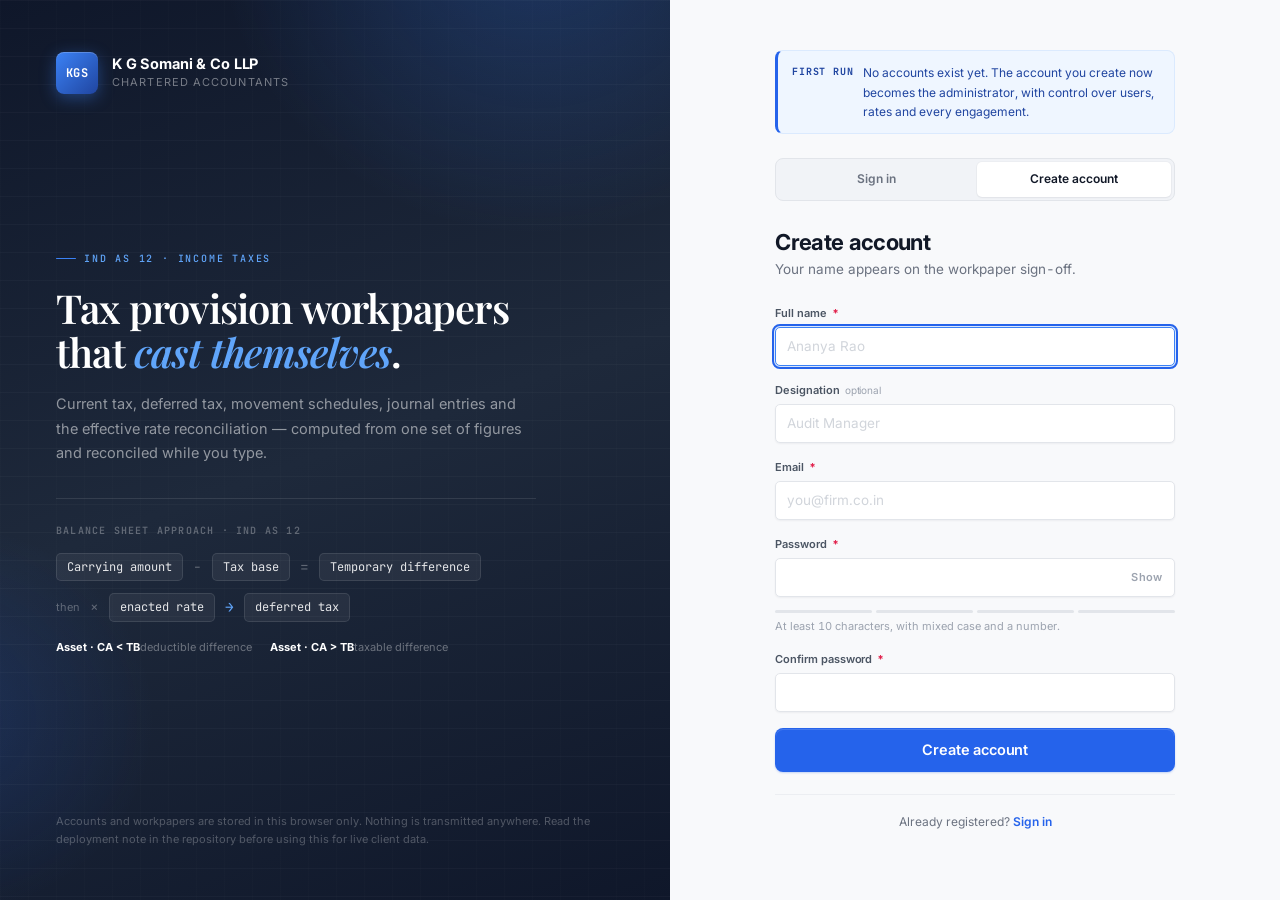
==== commit fdabdb89: "CHANGE" ====
--- a/index.html
+++ b/index.html
@@ -23,7 +23,7 @@
   <!-- ============ Left: the identity this whole tool rests on ============ -->
   <section class="auth-brand">
     <div class="auth-mark">
-      <div class="mark" id="brand-mark">KGS</div>
+      <div class="auth-mark-badge" id="brand-mark">KGS</div>
       <div>
         <div class="auth-firm" id="brand-firm">K G Somani &amp; Co LLP</div>
         <div class="auth-firm-sub" id="brand-tag">Chartered Accountants</div>
@@ -39,15 +39,15 @@
         reconciled while you type.
       </p>
 
-      <div class="identity" aria-label="The balance sheet approach">
-        <div class="id-line">
+      <div class="auth-identity" aria-label="The balance sheet approach"><div class="id-label">Balance sheet approach · Ind AS 12</div>
+        <div class="id-equation">
           <span class="id-term">Carrying amount</span>
           <span class="id-op">−</span>
           <span class="id-term">Tax base</span>
           <span class="id-op">=</span>
           <span class="id-term">Temporary difference</span>
         </div>
-        <div class="id-line">
+        <div class="id-equation">
           <span class="id-note">then</span>
           <span class="id-op">×</span>
           <span class="id-term">enacted rate</span>
@@ -61,7 +61,7 @@
       </div>
     </div>
 
-    <p class="auth-foot">
+    <p class="auth-foot-note">
       Accounts and workpapers are stored in this browser only. Nothing is
       transmitted anywhere. Read the deployment note in the repository before
       using this for live client data.
--- a/css/base.css
+++ b/css/base.css
@@ -1,524 +1,589 @@
 /* ============================================================
-   BASE.CSS — Design system for the KGS Ind AS 12 workpaper
-   Palette, type scale, and primitives shared by every page.
-
-   Colour is meaningful here, not decorative:
-     indigo = interactive    green = DTA / credit
-     red    = DTL / charge   amber = auditor query
+   BASE.CSS — KGS Ind AS 12 Workpaper Design System
+   Enterprise-grade, unified design tokens for every page.
+
+   Colour semantics (never decorative):
+     indigo  = interactive / brand
+     emerald = DTA / deferred tax asset / credit
+     rose    = DTL / deferred tax liability / charge
+     amber   = auditor flag / warning
    ============================================================ */
 
-@import url('https://fonts.googleapis.com/css2?family=Archivo:wght@400;500;600;700&family=IBM+Plex+Mono:wght@400;500;600&family=Source+Serif+4:opsz,wght@8..60,400;8..60,600&display=swap');
-
+@import url('https://fonts.googleapis.com/css2?family=Inter:ital,opsz,wght@0,14..32,300;0,14..32,400;0,14..32,500;0,14..32,600;0,14..32,700;1,14..32,400&family=JetBrains+Mono:wght@400;500;600&family=Playfair+Display:wght@600&display=swap');
+
+/* ── Tokens ─────────────────────────────────────────────── */
 :root {
-  /* ---- Ink ---- */
-  --ink-900: #131a22;
-  --ink-800: #1d2731;
-  --ink-700: #2c3742;
-  --ink-600: #414c58;
-  --ink-500: #5a6673;
-  --ink-400: #63707e;
-  --ink-300: #6e7a87;
-  --ink-200: #c9cfd6;
-
-  /* ---- Surfaces: warm ledger stock against white cards ---- */
-  --paper:   #faf9f6;
-  --paper-2: #f4f2ec;
-  --card:    #ffffff;
-  --rule:    #e2e0d9;
-  --rule-2:  #eeece5;
-  --rule-3:  #f6f5f0;
-
-  /* ---- Accent: ink blue ---- */
-  --indigo-700: #223c7d;
-  --indigo-600: #2e4e9e;
-  --indigo-500: #4368bd;
-  --indigo-100: #dde5f7;
-  --indigo-50:  #eef2fc;
-
-  /* ---- Accounting sign ---- */
-  --dta:     #146c43;
-  --dta-bg:  #e7f4ec;
-  --dta-bd:  #b6dcc4;
-  --dtl:     #a22b32;
-  --dtl-bg:  #fbebec;
-  --dtl-bd:  #eec2c4;
-  --flag:    #8a5300;
-  --flag-bg: #fcf3e3;
-  --flag-bd: #e8d5a8;
-
-  /* ---- Type ---- */
-  --font:  'Archivo', system-ui, -apple-system, sans-serif;
-  --mono:  'IBM Plex Mono', ui-monospace, monospace;
-  --serif: 'Source Serif 4', Georgia, serif;
-
-  --fs-xs:  10.5px;
-  --fs-sm:  11.5px;
-  --fs-base:13px;
-  --fs-md:  14px;
+  /* Surface */
+  --bg:        #f8f9fb;
+  --bg-2:      #f1f3f7;
+  --card:      #ffffff;
+  --card-2:    #fafbfc;
+  --border:    #e2e5ea;
+  --border-2:  #eceef2;
+  --border-3:  #f4f5f7;
+
+  /* Ink */
+  --ink-950:   #0a0e14;
+  --ink-900:   #111827;
+  --ink-800:   #1f2937;
+  --ink-700:   #374151;
+  --ink-600:   #4b5563;
+  --ink-500:   #6b7280;
+  --ink-400:   #9ca3af;
+  --ink-300:   #d1d5db;
+  --ink-200:   #e5e7eb;
+  --ink-100:   #f3f4f6;
+
+  /* Brand — indigo */
+  --indigo-800: #1e3a6e;
+  --indigo-700: #2045a0;
+  --indigo-600: #2563eb;
+  --indigo-500: #3b82f6;
+  --indigo-400: #60a5fa;
+  --indigo-200: #bfdbfe;
+  --indigo-100: #dbeafe;
+  --indigo-50:  #eff6ff;
+
+  /* DTA — emerald */
+  --dta:        #059669;
+  --dta-600:    #047857;
+  --dta-bg:     #ecfdf5;
+  --dta-bd:     #a7f3d0;
+  --dta-text:   #065f46;
+
+  /* DTL — rose */
+  --dtl:        #e11d48;
+  --dtl-600:    #be123c;
+  --dtl-bg:     #fff1f2;
+  --dtl-bd:     #fecdd3;
+  --dtl-text:   #9f1239;
+
+  /* Flag — amber */
+  --flag:       #d97706;
+  --flag-600:   #b45309;
+  --flag-bg:    #fffbeb;
+  --flag-bd:    #fde68a;
+  --flag-text:  #92400e;
+
+  /* Typography */
+  --font:       'Inter', system-ui, -apple-system, sans-serif;
+  --mono:       'JetBrains Mono', ui-monospace, monospace;
+  --display:    'Playfair Display', Georgia, serif;
+
+  /* Type scale */
+  --fs-2xs: 10px;
+  --fs-xs:  11px;
+  --fs-sm:  12px;
+  --fs-base:13.5px;
+  --fs-md:  14.5px;
   --fs-lg:  17px;
   --fs-xl:  22px;
-  --fs-2xl: 29px;
-
-  /* ---- Space & shape ---- */
-  --r-sm: 4px;
-  --r:    7px;
-  --r-lg: 11px;
-  --sh-1: 0 1px 2px rgba(19, 26, 34, .06);
-  --sh-2: 0 2px 5px rgba(19, 26, 34, .07), 0 1px 2px rgba(19, 26, 34, .05);
-  --sh-3: 0 10px 28px rgba(19, 26, 34, .12), 0 2px 6px rgba(19, 26, 34, .06);
-  --sh-4: 0 22px 60px rgba(19, 26, 34, .20);
-
-  --hh: 54px;   /* header height */
-  --sw: 246px;  /* sidebar width */
-  --tw: 268px;  /* tally rail width */
-
-  --ease: 140ms cubic-bezier(.4, 0, .2, 1);
-}
-
+  --fs-2xl: 28px;
+  --fs-3xl: 36px;
+
+  /* Radius */
+  --r-xs: 3px;
+  --r-sm: 5px;
+  --r:    8px;
+  --r-md: 10px;
+  --r-lg: 14px;
+  --r-xl: 20px;
+
+  /* Shadows */
+  --sh-xs: 0 1px 2px rgba(17, 24, 39, .05);
+  --sh-sm: 0 1px 3px rgba(17, 24, 39, .08), 0 1px 2px rgba(17, 24, 39, .04);
+  --sh:    0 4px 12px rgba(17, 24, 39, .08), 0 1px 4px rgba(17, 24, 39, .04);
+  --sh-md: 0 8px 24px rgba(17, 24, 39, .10), 0 2px 8px rgba(17, 24, 39, .04);
+  --sh-lg: 0 20px 48px rgba(17, 24, 39, .14), 0 4px 12px rgba(17, 24, 39, .06);
+  --sh-xl: 0 32px 72px rgba(17, 24, 39, .20), 0 8px 20px rgba(17, 24, 39, .08);
+
+  /* Layout */
+  --hh:  56px;    /* header height */
+  --sw:  252px;   /* sidebar width */
+  --tw:  272px;   /* tally rail width */
+
+  /* Motion */
+  --ease:        120ms cubic-bezier(.4, 0, .2, 1);
+  --ease-out:    280ms cubic-bezier(.16, 1, .3, 1);
+  --ease-spring: 400ms cubic-bezier(.34, 1.56, .64, 1);
+  --ease-slow:   500ms cubic-bezier(.16, 1, .3, 1);
+}
+
+/* ── Reset ────────────────────────────────────────────────── */
 *, *::before, *::after { box-sizing: border-box; margin: 0; padding: 0; }
-
-html { -webkit-text-size-adjust: 100%; }
+html { -webkit-text-size-adjust: 100%; scroll-behavior: smooth; }
 
 body {
   font-family: var(--font);
   font-size: var(--fs-base);
-  line-height: 1.5;
+  line-height: 1.55;
   color: var(--ink-800);
-  background: var(--paper);
+  background: var(--bg);
   -webkit-font-smoothing: antialiased;
   -moz-osx-font-smoothing: grayscale;
   font-variant-numeric: tabular-nums;
 }
 
 input, select, button, textarea { font: inherit; color: inherit; }
-
-/* Figures are always mono + tabular so columns of rupees line up */
-.num, .mono { font-family: var(--mono); font-variant-numeric: tabular-nums; letter-spacing: -.2px; }
-
 a { color: var(--indigo-600); text-decoration: none; }
 a:hover { text-decoration: underline; }
 
-/* ---- Focus: always visible, never removed ---- */
+/* ── Scrollbar ──────────────────────────────────────────── */
+* { scrollbar-width: thin; scrollbar-color: var(--border) transparent; }
+*::-webkit-scrollbar { width: 6px; height: 6px; }
+*::-webkit-scrollbar-track { background: transparent; }
+*::-webkit-scrollbar-thumb { background: var(--ink-200); border-radius: 20px; }
+*::-webkit-scrollbar-thumb:hover { background: var(--ink-300); }
+*::-webkit-scrollbar-corner { background: transparent; }
+
+/* ── Focus ──────────────────────────────────────────────── */
 :focus-visible {
   outline: 2px solid var(--indigo-600);
   outline-offset: 2px;
-  border-radius: 3px;
+  border-radius: var(--r-xs);
 }
 .btn:focus-visible { outline: 2px solid var(--indigo-600); outline-offset: 2px; }
-/* On the dark header bar an indigo ring disappears, so invert it there. */
-.btn-dark:focus-visible, .acct-btn:focus-visible { outline-color: #fff; }
+.btn-brand:focus-visible, .acct-btn:focus-visible { outline-color: rgba(255,255,255,.8); }
+
+/* ── Motion tokens ──────────────────────────────────────── */
+@keyframes rise-in   { from { opacity: 0; transform: translateY(8px); } to { opacity: 1; transform: none; } }
+@keyframes fade-in   { from { opacity: 0; } to { opacity: 1; } }
+@keyframes scale-in  { from { opacity: 0; transform: scale(.96); } to { opacity: 1; transform: none; } }
+@keyframes slide-right { from { opacity: 0; transform: translateX(-8px); } to { opacity: 1; transform: none; } }
+@keyframes pop-in    { from { opacity: 0; transform: scale(.92) translateY(6px); } to { opacity: 1; transform: none; } }
+@keyframes shimmer   { from { background-position: -600px 0; } to { background-position: 600px 0; } }
+@keyframes tick-draw { from { stroke-dashoffset: 30; } to { stroke-dashoffset: 0; } }
+@keyframes toast-in  { from { opacity: 0; transform: translateY(12px) scale(.95); } to { opacity: 1; transform: none; } }
+
+.skel {
+  background: linear-gradient(90deg, var(--bg-2) 25%, var(--border-2) 50%, var(--bg-2) 75%);
+  background-size: 800px 100%;
+  animation: shimmer 1.6s ease infinite;
+  border-radius: var(--r-sm);
+}
 
 @media (prefers-reduced-motion: reduce) {
   *, *::before, *::after {
     animation-duration: .01ms !important;
     animation-iteration-count: 1 !important;
     transition-duration: .01ms !important;
-    scroll-behavior: auto !important;
   }
 }
 
-/* ---- Screen-reader only ---- */
+/* ── Accessibility ──────────────────────────────────────── */
 .sr-only {
-  position: absolute; width: 1px; height: 1px;
-  padding: 0; margin: -1px; overflow: hidden;
-  clip: rect(0, 0, 0, 0); white-space: nowrap; border: 0;
-}
-
-/* ---- Skip link ---- */
+  position: absolute; width: 1px; height: 1px; padding: 0; margin: -1px;
+  overflow: hidden; clip: rect(0,0,0,0); white-space: nowrap; border: 0;
+}
 .skip {
-  position: absolute; left: 8px; top: -60px; z-index: 5000;
+  position: absolute; left: 8px; top: -64px; z-index: 9999;
   background: var(--ink-900); color: #fff;
-  padding: 9px 16px; border-radius: var(--r);
-  font-size: var(--fs-sm); font-weight: 600;
+  padding: 10px 18px; border-radius: var(--r);
+  font-size: var(--fs-sm); font-weight: 600; letter-spacing: -.01em;
   transition: top var(--ease);
 }
 .skip:focus { top: 8px; text-decoration: none; }
 
-/* ============================================================
-   TYPOGRAPHY
-   ============================================================ */
-
+/* ── Typography helpers ─────────────────────────────────── */
+.num, .mono {
+  font-family: var(--mono);
+  font-variant-numeric: tabular-nums;
+  letter-spacing: -.3px;
+}
 .eyebrow {
   font-family: var(--mono);
-  font-size: var(--fs-xs);
+  font-size: var(--fs-2xs);
   font-weight: 500;
-  letter-spacing: .1em;
+  letter-spacing: .12em;
   text-transform: uppercase;
-  color: var(--ink-500);
-}
-
-h1, h2, h3, h4 { font-weight: 600; letter-spacing: -.02em; color: var(--ink-900); line-height: 1.22; }
-
-.h-page { font-size: var(--fs-2xl); font-weight: 600; letter-spacing: -.03em; }
-.h-sec  { font-size: var(--fs-lg); }
-.lede   { color: var(--ink-500); font-size: var(--fs-md); max-width: 66ch; }
-
-/* ============================================================
-   BUTTONS
-   ============================================================ */
-
+  color: var(--ink-400);
+}
+h1, h2, h3, h4 { font-weight: 600; letter-spacing: -.025em; color: var(--ink-900); line-height: 1.2; }
+.h-page { font-size: var(--fs-2xl); font-weight: 700; letter-spacing: -.035em; }
+.h-sec  { font-size: var(--fs-lg); font-weight: 600; }
+.lede   { color: var(--ink-500); font-size: var(--fs-md); max-width: 66ch; line-height: 1.6; }
+
+/* ── Buttons ────────────────────────────────────────────── */
 .btn {
   display: inline-flex; align-items: center; justify-content: center; gap: 6px;
   padding: 7px 14px;
   border: 1px solid transparent;
   border-radius: var(--r);
-  font-size: var(--fs-sm); font-weight: 600;
-  letter-spacing: -.005em;
-  cursor: pointer;
-  white-space: nowrap;
-  transition: background var(--ease), border-color var(--ease), color var(--ease), box-shadow var(--ease), transform var(--ease);
+  font-size: var(--fs-sm); font-weight: 600; letter-spacing: -.01em;
+  cursor: pointer; white-space: nowrap; position: relative;
+  transition: background var(--ease), border-color var(--ease), color var(--ease),
+              box-shadow var(--ease-out), transform var(--ease-out);
   -webkit-user-select: none; user-select: none;
 }
-.btn:disabled { opacity: .45; cursor: not-allowed; }
-.btn:not(:disabled):active { transform: translateY(1px); }
-
-.btn-primary { background: var(--indigo-600); color: #fff; box-shadow: var(--sh-1); }
-.btn-primary:not(:disabled):hover { background: var(--indigo-700); }
+.btn:disabled { opacity: .42; cursor: not-allowed; pointer-events: none; }
+.btn:not(:disabled):active { transform: translateY(1px) scale(.984); transition-duration: 60ms; }
+
+.btn-primary {
+  background: var(--indigo-600); color: #fff;
+  box-shadow: 0 1px 2px rgba(37, 99, 235, .25), inset 0 1px 0 rgba(255,255,255,.14);
+}
+.btn-primary:not(:disabled):hover {
+  background: var(--indigo-700);
+  box-shadow: 0 4px 12px rgba(37, 99, 235, .35), inset 0 1px 0 rgba(255,255,255,.14);
+  transform: translateY(-1px);
+}
 
 .btn-solid { background: var(--ink-800); color: #fff; }
-.btn-solid:not(:disabled):hover { background: var(--ink-900); }
-
-.btn-line { background: var(--card); border-color: var(--rule); color: var(--ink-700); }
-.btn-line:not(:disabled):hover { border-color: var(--ink-300); background: var(--paper-2); color: var(--ink-900); }
+.btn-solid:not(:disabled):hover { background: var(--ink-900); box-shadow: var(--sh); transform: translateY(-1px); }
+
+.btn-line {
+  background: var(--card); border-color: var(--border); color: var(--ink-700);
+  box-shadow: var(--sh-xs);
+}
+.btn-line:not(:disabled):hover { border-color: var(--ink-300); background: var(--bg); color: var(--ink-900); box-shadow: var(--sh-sm); transform: translateY(-1px); }
 
 .btn-quiet { background: transparent; color: var(--ink-500); }
-.btn-quiet:not(:disabled):hover { background: var(--paper-2); color: var(--ink-900); }
+.btn-quiet:not(:disabled):hover { background: var(--bg-2); color: var(--ink-900); }
 
 .btn-danger { background: var(--dtl); color: #fff; }
-.btn-danger:not(:disabled):hover { background: #8a2329; }
-
-.btn-danger-line { background: var(--card); border-color: var(--dtl-bd); color: var(--dtl); }
+.btn-danger:not(:disabled):hover { background: var(--dtl-600); }
+
+.btn-danger-line { background: var(--card); border-color: var(--dtl-bd); color: var(--dtl-text); }
 .btn-danger-line:not(:disabled):hover { background: var(--dtl-bg); }
 
-/* On the dark header bar */
-.btn-dark { background: rgba(255,255,255,.08); border-color: rgba(255,255,255,.14); color: rgba(255,255,255,.82); }
-.btn-dark:not(:disabled):hover { background: rgba(255,255,255,.16); color: #fff; }
-
-.btn-sm { padding: 4px 9px; font-size: var(--fs-xs); border-radius: var(--r-sm); }
-.btn-lg { padding: 11px 20px; font-size: var(--fs-md); }
+/* On dark header */
+.btn-brand {
+  background: rgba(255,255,255,.09);
+  border-color: rgba(255,255,255,.14);
+  color: rgba(255,255,255,.85);
+}
+.btn-brand:not(:disabled):hover { background: rgba(255,255,255,.18); color: #fff; border-color: rgba(255,255,255,.24); }
+
+.btn-sm { padding: 4px 10px; font-size: var(--fs-xs); border-radius: var(--r-sm); }
+.btn-lg { padding: 10px 20px; font-size: var(--fs-md); border-radius: var(--r); }
 .btn-block { width: 100%; }
-
-.btn-icon { padding: 6px; width: 30px; height: 30px; }
-
-/* ============================================================
-   FORM CONTROLS
-   ============================================================ */
-
+.btn-icon { padding: 0; width: 32px; height: 32px; border-radius: var(--r); }
+
+/* ── Form controls ──────────────────────────────────────── */
 .field { display: flex; flex-direction: column; gap: 5px; min-width: 0; }
 
 .lbl {
-  font-size: var(--fs-sm); font-weight: 600; color: var(--ink-700);
+  font-size: var(--fs-xs); font-weight: 600;
+  color: var(--ink-600); letter-spacing: -.005em;
   display: flex; align-items: center; gap: 5px;
 }
 .req { color: var(--dtl); font-weight: 700; }
-.opt { color: var(--ink-400); font-weight: 400; font-size: var(--fs-xs); }
+.opt { color: var(--ink-400); font-weight: 400; font-size: var(--fs-2xs); }
 
 .inp {
   width: 100%;
   padding: 8px 11px;
   background: var(--card);
-  border: 1px solid var(--rule);
+  border: 1px solid var(--border);
   border-radius: var(--r-sm);
   font-size: var(--fs-base);
   color: var(--ink-900);
+  box-shadow: var(--sh-xs);
   transition: border-color var(--ease), box-shadow var(--ease);
 }
 .inp::placeholder { color: var(--ink-300); }
-.inp:hover:not(:disabled):not(:focus) { border-color: var(--ink-200); }
-.inp:focus { border-color: var(--indigo-500); box-shadow: 0 0 0 3px var(--indigo-100); outline: none; }
-/* Keyboard focus gets a real ring; pointer focus keeps the quieter treatment. */
+.inp:hover:not(:disabled):not(:focus) { border-color: var(--ink-300); }
+.inp:focus {
+  border-color: var(--indigo-500);
+  box-shadow: 0 0 0 3px rgba(59, 130, 246, .15);
+  outline: none;
+}
 .inp:focus-visible { outline: 2px solid var(--indigo-600); outline-offset: 1px; }
-.inp:disabled, .inp[readonly] { background: var(--paper-2); color: var(--ink-500); cursor: not-allowed; }
+.inp:disabled, .inp[readonly] { background: var(--bg-2); color: var(--ink-500); cursor: not-allowed; }
 .inp.num, .inp[type=number] { font-family: var(--mono); text-align: right; }
 .inp.bad { border-color: var(--dtl); }
-.inp.bad:focus { box-shadow: 0 0 0 3px var(--dtl-bg); }
-
-select.inp { cursor: pointer; text-align: left; -webkit-appearance: none; appearance: none;
-  background-image: url("data:image/svg+xml,%3Csvg xmlns='http://www.w3.org/2000/svg' width='10' height='6' viewBox='0 0 10 6'%3E%3Cpath d='M1 1l4 4 4-4' stroke='%235a6673' stroke-width='1.5' fill='none' stroke-linecap='round'/%3E%3C/svg%3E");
-  background-repeat: no-repeat; background-position: right 10px center; padding-right: 28px; }
-
-textarea.inp { text-align: left; resize: vertical; min-height: 72px; font-family: var(--font); }
-
-.hint { font-size: var(--fs-xs); color: var(--ink-400); line-height: 1.45; }
-.err-txt { font-size: var(--fs-xs); color: var(--dtl); font-weight: 500; }
+.inp.bad:focus { box-shadow: 0 0 0 3px rgba(225, 29, 72, .12); }
+
+select.inp {
+  cursor: pointer; text-align: left; -webkit-appearance: none; appearance: none;
+  background-image: url("data:image/svg+xml,%3Csvg xmlns='http://www.w3.org/2000/svg' width='10' height='6' viewBox='0 0 10 6'%3E%3Cpath d='M1 1l4 4 4-4' stroke='%239ca3af' stroke-width='1.5' fill='none' stroke-linecap='round'/%3E%3C/svg%3E");
+  background-repeat: no-repeat; background-position: right 11px center; padding-right: 30px;
+}
+textarea.inp { text-align: left; resize: vertical; min-height: 80px; font-family: var(--font); }
+
+.hint { font-size: var(--fs-xs); color: var(--ink-400); line-height: 1.5; }
+.err-txt { font-size: var(--fs-xs); color: var(--dtl-text); font-weight: 500; }
 
 /* Field grids */
 .fg { display: grid; gap: 14px; }
 .fg.c2 { grid-template-columns: repeat(2, minmax(0, 1fr)); }
 .fg.c3 { grid-template-columns: repeat(3, minmax(0, 1fr)); }
 .fg.c4 { grid-template-columns: repeat(4, minmax(0, 1fr)); }
+.sp2 { grid-column: span 2; }
+.sp3 { grid-column: span 3; }
 
 @media (max-width: 1080px) { .fg.c4 { grid-template-columns: repeat(2, minmax(0, 1fr)); } }
 @media (max-width: 900px)  { .fg.c3 { grid-template-columns: repeat(2, minmax(0, 1fr)); } }
-@media (max-width: 620px)  { .fg.c2, .fg.c3, .fg.c4 { grid-template-columns: minmax(0, 1fr); } }
-
-/* Checkbox / switch */
-.chk { display: inline-flex; align-items: flex-start; gap: 8px; cursor: pointer; font-size: var(--fs-sm); }
-.chk input { width: 15px; height: 15px; margin-top: 1px; accent-color: var(--indigo-600); cursor: pointer; flex: none; }
-
+@media (max-width: 640px)  { .fg.c2, .fg.c3, .fg.c4 { grid-template-columns: minmax(0, 1fr); } }
+
+/* Toggle / switch */
 .sw { position: relative; display: inline-flex; align-items: center; gap: 9px; cursor: pointer; font-size: var(--fs-sm); font-weight: 500; }
-.sw input { position: absolute; opacity: 0; width: 38px; height: 21px; margin: 0; cursor: pointer; }
-.sw-track { width: 38px; height: 21px; border-radius: 11px; background: var(--ink-200); transition: background var(--ease); flex: none; }
-.sw-track::after { content: ''; display: block; width: 15px; height: 15px; border-radius: 50%; background: #fff; margin: 3px; box-shadow: var(--sh-1); transition: transform var(--ease); }
+.sw input { position: absolute; opacity: 0; width: 38px; height: 22px; margin: 0; cursor: pointer; }
+.sw-track { width: 38px; height: 22px; border-radius: 11px; background: var(--ink-200); transition: background var(--ease); flex: none; }
+.sw-track::after { content: ''; display: block; width: 16px; height: 16px; border-radius: 50%; background: #fff; margin: 3px; box-shadow: 0 1px 3px rgba(0,0,0,.15); transition: transform var(--ease-spring); }
 .sw input:checked + .sw-track { background: var(--indigo-600); }
-.sw input:checked + .sw-track::after { transform: translateX(17px); }
-.sw input:focus-visible + .sw-track { outline: 2px solid var(--indigo-600); outline-offset: 2px; }
-
-/* ============================================================
-   CARDS
-   ============================================================ */
-
+.sw input:checked + .sw-track::after { transform: translateX(16px); }
+
+/* ── Cards ──────────────────────────────────────────────── */
 .card {
   background: var(--card);
-  border: 1px solid var(--rule);
-  border-radius: var(--r-lg);
-  box-shadow: var(--sh-1);
-  margin-bottom: 18px;
+  border: 1px solid var(--border);
+  border-radius: var(--r-md);
+  box-shadow: var(--sh-xs);
+  margin-bottom: 16px;
   overflow: hidden;
-}
+  animation: rise-in 320ms var(--ease-out) both;
+  transition: box-shadow var(--ease-out), border-color var(--ease-out), transform var(--ease-out);
+}
+.card:hover { box-shadow: var(--sh-sm); border-color: var(--ink-300); }
+
 .card-hdr {
   display: flex; align-items: center; justify-content: space-between; gap: 12px;
   padding: 13px 18px;
-  border-bottom: 1px solid var(--rule-2);
-  background: linear-gradient(180deg, #fff, var(--paper));
+  border-bottom: 1px solid var(--border-2);
+  background: linear-gradient(180deg, var(--card-2), var(--card));
   flex-wrap: wrap;
-}
-.card-title { display: flex; align-items: center; gap: 9px; font-size: var(--fs-md); font-weight: 600; color: var(--ink-900); letter-spacing: -.015em; }
-.card-sub { font-size: var(--fs-xs); color: var(--ink-400); margin-top: 2px; font-weight: 400; letter-spacing: 0; }
+  position: relative;
+}
+.card-hdr::after {
+  content: ''; position: absolute; top: 0; left: 0; right: 0; height: 2px;
+  background: linear-gradient(90deg, var(--indigo-600), var(--indigo-400) 50%, transparent);
+  opacity: .5;
+}
+.card-title { display: flex; align-items: center; gap: 8px; font-size: var(--fs-md); font-weight: 600; color: var(--ink-900); letter-spacing: -.015em; }
+.card-sub { font-size: var(--fs-xs); color: var(--ink-400); margin-top: 2px; font-weight: 400; }
 .card-body { padding: 18px; }
 .card-body-flush { padding: 0; }
-.card-foot { padding: 11px 18px; border-top: 1px solid var(--rule-2); background: var(--paper); display: flex; align-items: center; justify-content: space-between; gap: 10px; flex-wrap: wrap; }
-
-/* Workpaper reference chip — the cross-reference system auditors actually use */
+.card-foot { padding: 11px 18px; border-top: 1px solid var(--border-2); background: var(--card-2); display: flex; align-items: center; justify-content: space-between; gap: 10px; flex-wrap: wrap; }
+
+/* Workpaper cross-ref chip */
 .wpref {
   font-family: var(--mono); font-size: var(--fs-xs); font-weight: 600;
   color: var(--indigo-600); background: var(--indigo-50);
   border: 1px solid var(--indigo-100);
-  padding: 1px 6px; border-radius: 3px;
+  padding: 2px 7px; border-radius: var(--r-xs);
   letter-spacing: .02em; white-space: nowrap;
 }
 
-/* ============================================================
-   BADGES & PILLS
-   ============================================================ */
-
+/* Icon badge */
+.cico {
+  width: 26px; height: 26px; border-radius: var(--r-sm);
+  display: grid; place-items: center;
+  font-size: 11px; font-weight: 700; flex: none;
+}
+.cico-indigo { background: var(--indigo-100); color: var(--indigo-700); }
+.cico-dta    { background: var(--dta-bg); color: var(--dta-600); }
+.cico-dtl    { background: var(--dtl-bg); color: var(--dtl-text); }
+.cico-flag   { background: var(--flag-bg); color: var(--flag-600); }
+
+/* ── Badges & pills ─────────────────────────────────────── */
 .badge {
   display: inline-flex; align-items: center; gap: 4px;
   padding: 2px 8px; border-radius: 20px;
   font-size: var(--fs-xs); font-weight: 600; letter-spacing: .01em;
   border: 1px solid transparent; white-space: nowrap;
 }
-.badge-neutral { background: var(--paper-2); color: var(--ink-600); border-color: var(--rule); }
+.badge-neutral { background: var(--bg-2); color: var(--ink-600); border-color: var(--border); }
 .badge-indigo  { background: var(--indigo-50); color: var(--indigo-700); border-color: var(--indigo-100); }
-.badge-dta     { background: var(--dta-bg); color: var(--dta); border-color: var(--dta-bd); }
-.badge-dtl     { background: var(--dtl-bg); color: var(--dtl); border-color: var(--dtl-bd); }
-.badge-flag    { background: var(--flag-bg); color: var(--flag); border-color: var(--flag-bd); }
+.badge-dta     { background: var(--dta-bg); color: var(--dta-text); border-color: var(--dta-bd); }
+.badge-dtl     { background: var(--dtl-bg); color: var(--dtl-text); border-color: var(--dtl-bd); }
+.badge-flag    { background: var(--flag-bg); color: var(--flag-text); border-color: var(--flag-bd); }
+.badge-draft   { background: var(--bg-2); color: var(--ink-500); border-color: var(--border); }
+.badge-review  { background: var(--flag-bg); color: var(--flag-text); border-color: var(--flag-bd); }
+.badge-signed  { background: var(--dta-bg); color: var(--dta-text); border-color: var(--dta-bd); }
 
 .pill {
-  display: inline-block; min-width: 38px; text-align: center;
-  padding: 2px 7px; border-radius: var(--r-sm);
+  display: inline-flex; align-items: center;
+  padding: 2px 8px; border-radius: var(--r-sm);
   font-family: var(--mono); font-size: var(--fs-xs); font-weight: 600;
   border: 1px solid transparent;
 }
-.pill-dta  { background: var(--dta-bg); color: var(--dta); border-color: var(--dta-bd); }
-.pill-dtl  { background: var(--dtl-bg); color: var(--dtl); border-color: var(--dtl-bd); }
-.pill-none { background: var(--paper-2); color: var(--ink-300); border-color: var(--rule); }
-.pill-add  { background: var(--flag-bg); color: var(--flag); border-color: var(--flag-bd); }
-.pill-less { background: var(--indigo-50); color: var(--indigo-700); border-color: var(--indigo-100); }
-.pill-book { background: var(--ink-800); color: #fff; }
-
-.txt-dta { color: var(--dta); }
-.txt-dtl { color: var(--dtl); }
-.txt-flag { color: var(--flag); }
+.pill-dta  { background: var(--dta-bg); color: var(--dta-text); border-color: var(--dta-bd); }
+.pill-dtl  { background: var(--dtl-bg); color: var(--dtl-text); border-color: var(--dtl-bd); }
+.pill-none { background: var(--bg-2); color: var(--ink-400); border-color: var(--border); }
+.pill-flag { background: var(--flag-bg); color: var(--flag-text); border-color: var(--flag-bd); }
+.pill-blue { background: var(--indigo-50); color: var(--indigo-700); border-color: var(--indigo-100); }
+
+.txt-dta  { color: var(--dta-text); }
+.txt-dtl  { color: var(--dtl-text); }
+.txt-flag { color: var(--flag-text); }
 .txt-mute { color: var(--ink-400); }
-
-/* ============================================================
-   NOTICES
-   ============================================================ */
-
+.txt-indigo { color: var(--indigo-600); }
+
+/* ── Notices ────────────────────────────────────────────── */
 .notice {
   display: flex; gap: 10px; align-items: flex-start;
   padding: 11px 14px; border-radius: var(--r);
   border: 1px solid; border-left-width: 3px;
-  font-size: var(--fs-sm); line-height: 1.55;
+  font-size: var(--fs-sm); line-height: 1.6;
   margin-bottom: 16px;
-}
-.notice-tag { font-family: var(--mono); font-size: var(--fs-xs); font-weight: 600; letter-spacing: .06em; text-transform: uppercase; flex: none; padding-top: 1px; }
+  animation: rise-in 260ms var(--ease-out) both;
+}
+.notice-tag { font-family: var(--mono); font-size: var(--fs-2xs); font-weight: 600; letter-spacing: .08em; text-transform: uppercase; flex: none; padding-top: 1px; }
 .notice-info  { background: var(--indigo-50); border-color: var(--indigo-100); border-left-color: var(--indigo-600); color: var(--indigo-700); }
-.notice-warn  { background: var(--flag-bg); border-color: var(--flag-bd); border-left-color: var(--flag); color: var(--flag); }
-.notice-err   { background: var(--dtl-bg); border-color: var(--dtl-bd); border-left-color: var(--dtl); color: var(--dtl); }
-.notice-ok    { background: var(--dta-bg); border-color: var(--dta-bd); border-left-color: var(--dta); color: var(--dta); }
+.notice-warn  { background: var(--flag-bg); border-color: var(--flag-bd); border-left-color: var(--flag); color: var(--flag-text); }
+.notice-err   { background: var(--dtl-bg); border-color: var(--dtl-bd); border-left-color: var(--dtl); color: var(--dtl-text); }
+.notice-ok    { background: var(--dta-bg); border-color: var(--dta-bd); border-left-color: var(--dta); color: var(--dta-text); }
 .notice strong { font-weight: 600; }
 
-/* ============================================================
-   WORKPAPER TABLES
-   ============================================================ */
-
-.tbl-scroll { overflow-x: auto; -webkit-overflow-scrolling: touch; }
-
-table.wt { width: 100%; border-collapse: collapse; font-size: var(--fs-base); }
-
+/* ── Workpaper tables ───────────────────────────────────── */
+.tbl-scroll { overflow-x: auto; -webkit-overflow-scrolling: touch; border-radius: var(--r-sm); }
+
+table.wt {
+  width: 100%; border-collapse: separate; border-spacing: 0;
+  font-size: var(--fs-sm);
+}
 table.wt th {
-  text-align: left;
-  padding: 8px 11px;
-  background: var(--paper-2);
-  border-bottom: 1px solid var(--rule);
-  font-size: var(--fs-xs); font-weight: 600;
-  letter-spacing: .05em; text-transform: uppercase;
-  color: var(--ink-500);
-  white-space: nowrap;
+  text-align: left; padding: 9px 13px;
+  background: var(--bg-2);
+  border-bottom: 1px solid var(--border);
+  font-size: var(--fs-2xs); font-weight: 700;
+  letter-spacing: .07em; text-transform: uppercase;
+  color: var(--ink-500); white-space: nowrap;
   vertical-align: bottom;
-}
-table.wt th .th-sub { display: block; font-weight: 400; font-size: var(--fs-xs); text-transform: none; letter-spacing: 0; color: var(--ink-400); margin-top: 2px; }
-
-table.wt td { padding: 7px 11px; border-bottom: 1px solid var(--rule-3); vertical-align: middle; }
+  position: sticky; top: 0; z-index: 2;
+}
+table.wt th .th-sub { display: block; font-weight: 400; font-size: var(--fs-2xs); text-transform: none; letter-spacing: 0; color: var(--ink-400); margin-top: 2px; }
+
+table.wt td {
+  padding: 8px 13px;
+  border-bottom: 1px solid var(--border-3);
+  vertical-align: middle;
+  transition: background var(--ease);
+}
+table.wt tbody tr td:first-child { border-left: 2px solid transparent; transition: border-color var(--ease); }
 table.wt tbody tr:hover td { background: var(--indigo-50); }
-table.wt tbody tr:last-child td { border-bottom: 1px solid var(--rule-2); }
+table.wt tbody tr:hover td:first-child { border-left-color: var(--indigo-500); }
+table.wt tbody tr:nth-child(even) td { background: rgba(248, 249, 251, .6); }
+table.wt tbody tr:nth-child(even):hover td { background: var(--indigo-50); }
+table.wt tbody tr:last-child td { border-bottom: 1px solid var(--border-2); }
 
 table.wt .r { text-align: right; }
 table.wt .c { text-align: center; }
 table.wt td.r, table.wt td.figure { font-family: var(--mono); font-variant-numeric: tabular-nums; }
-
-table.wt .rn { font-family: var(--mono); font-size: var(--fs-xs); color: var(--ink-300); text-align: right; }
-
-/* Subtotal and total rows carry the double-rule of a real workpaper */
+table.wt .rn { font-family: var(--mono); font-size: var(--fs-2xs); color: var(--ink-300); text-align: right; }
+
 table.wt tfoot td, table.wt tr.row-sub td {
-  background: var(--paper);
+  background: var(--bg-2);
   font-weight: 600;
-  border-top: 1px solid var(--rule);
-  border-bottom: 1px solid var(--rule-2);
+  border-top: 1px solid var(--border);
+  border-bottom: 1px solid var(--border-2);
 }
 table.wt tr.row-total td {
-  background: var(--ink-900);
-  color: #fff;
-  font-weight: 600;
-  border-top: 2px solid var(--ink-900);
-  border-bottom: none;
-  font-size: var(--fs-md);
+  background: linear-gradient(135deg, var(--ink-900), var(--ink-800));
+  color: #fff; font-weight: 600;
+  border-top: 2px solid var(--ink-900); border-bottom: none;
+  font-size: var(--fs-base);
 }
 table.wt tr.row-total td.r { font-family: var(--mono); }
-table.wt tbody tr.row-total:hover td, table.wt tr.row-total:hover td { background: var(--ink-900); }
-table.wt tr.row-indent td:first-child { padding-left: 28px; color: var(--ink-600); }
+table.wt tbody tr.row-total:hover td { background: var(--ink-950); }
+table.wt tr.row-indent td:first-child { padding-left: 30px; color: var(--ink-500); }
 table.wt tr.row-quiet td { color: var(--ink-400); }
 
-/* Inline table inputs: borderless until touched, so a dense grid reads as paper */
+/* Inline table inputs */
 .ti {
-  width: 100%;
-  padding: 4px 7px;
-  background: transparent;
-  border: 1px solid transparent;
-  border-radius: var(--r-sm);
-  font-size: var(--fs-base);
+  width: 100%; padding: 4px 7px;
+  background: transparent; border: 1px solid transparent;
+  border-radius: var(--r-sm); font-size: var(--fs-sm);
   color: var(--ink-900);
   transition: background var(--ease), border-color var(--ease);
 }
-.ti:hover:not(:focus):not(:disabled) { background: var(--card); border-color: var(--rule); }
-.ti:focus { background: var(--card); border-color: var(--indigo-500); box-shadow: 0 0 0 2px var(--indigo-100); outline: none; }
-.ti:focus-visible { outline: 2px solid var(--indigo-600); outline-offset: 0; }
-.ti:disabled { color: var(--ink-500); cursor: not-allowed; }
+.ti:hover:not(:focus):not(:disabled) { background: var(--card); border-color: var(--border); }
+.ti:focus { background: var(--card); border-color: var(--indigo-500); box-shadow: 0 0 0 2px rgba(59,130,246,.12); outline: none; }
+.ti:disabled { color: var(--ink-400); cursor: not-allowed; }
 .ti.num { font-family: var(--mono); text-align: right; font-variant-numeric: tabular-nums; }
 .ti::placeholder { color: var(--ink-300); }
-.ti-note { font-size: var(--fs-xs); color: var(--ink-400); line-height: 1.4; margin-top: 2px; padding-left: 7px; }
-
-/* Hide the number spinners — they invite mis-clicks in a figures grid */
+.ti-note { font-size: var(--fs-xs); color: var(--ink-400); margin-top: 2px; padding-left: 7px; }
+
+/* Remove number spinners */
 .ti[type=number]::-webkit-outer-spin-button, .ti[type=number]::-webkit-inner-spin-button,
 .inp[type=number]::-webkit-outer-spin-button, .inp[type=number]::-webkit-inner-spin-button { -webkit-appearance: none; margin: 0; }
 .ti[type=number], .inp[type=number] { -moz-appearance: textfield; appearance: textfield; }
 
 .row-del {
-  width: 24px; height: 24px; display: inline-flex; align-items: center; justify-content: center;
+  width: 26px; height: 26px; display: inline-flex; align-items: center; justify-content: center;
   background: transparent; border: 1px solid transparent; border-radius: var(--r-sm);
-  color: var(--ink-300); cursor: pointer; font-size: 14px; line-height: 1;
+  color: var(--ink-300); cursor: pointer; font-size: 15px; line-height: 1;
   transition: all var(--ease);
 }
 .row-del:hover { background: var(--dtl-bg); border-color: var(--dtl-bd); color: var(--dtl); }
 
 .add-row {
   display: flex; align-items: center; gap: 7px; width: 100%;
-  padding: 10px 18px;
-  background: var(--paper); border: none; border-top: 1px dashed var(--rule);
-  color: var(--indigo-600); font-size: var(--fs-sm); font-weight: 600;
-  cursor: pointer; text-align: left;
-  transition: background var(--ease);
+  padding: 10px 18px; background: none; border: none;
+  border-top: 1.5px dashed var(--border); color: var(--indigo-600);
+  font-size: var(--fs-sm); font-weight: 600; cursor: pointer; text-align: left;
+  transition: background var(--ease), color var(--ease);
 }
 .add-row:hover { background: var(--indigo-50); }
 
-.empty-row td { padding: 26px 18px; text-align: center; color: var(--ink-400); font-size: var(--fs-sm); }
-
-/* ============================================================
-   TOASTS
-   ============================================================ */
-
+.empty-row td { padding: 32px 18px; text-align: center; color: var(--ink-400); font-size: var(--fs-sm); }
+
+/* ── Toasts ─────────────────────────────────────────────── */
 .toast-wrap {
-  position: fixed; bottom: 18px; right: 18px; z-index: 4000;
+  position: fixed; bottom: 20px; right: 20px; z-index: 9000;
   display: flex; flex-direction: column; gap: 8px; align-items: flex-end;
   pointer-events: none;
 }
 .toast {
   display: flex; align-items: center; gap: 10px;
-  min-width: 250px; max-width: 380px;
-  padding: 11px 15px;
+  min-width: 260px; max-width: 380px;
+  padding: 11px 14px;
   background: var(--ink-900); color: #fff;
-  border-radius: var(--r); box-shadow: var(--sh-3);
+  border-radius: var(--r); box-shadow: var(--sh-lg);
   font-size: var(--fs-sm); font-weight: 500;
   border-left: 3px solid var(--indigo-500);
-  animation: toast-in 220ms cubic-bezier(.2,.9,.3,1);
+  animation: toast-in 320ms var(--ease-spring) both;
   pointer-events: auto;
 }
-.toast.ok   { border-left-color: #34c97b; }
-.toast.err  { border-left-color: #f0666f; }
-.toast.warn { border-left-color: #e0a53a; }
-.toast-tag { font-family: var(--mono); font-size: var(--fs-xs); font-weight: 600; letter-spacing: .06em; opacity: .65; flex: none; }
-.toast-out { opacity: 0; transform: translateX(14px); transition: all 200ms; }
-@keyframes toast-in { from { opacity: 0; transform: translateY(10px) scale(.97); } to { opacity: 1; transform: none; } }
+.toast.ok   { border-left-color: var(--dta); }
+.toast.err  { border-left-color: var(--dtl); }
+.toast.warn { border-left-color: var(--flag); }
+.toast-tag { font-family: var(--mono); font-size: var(--fs-2xs); font-weight: 600; letter-spacing: .08em; opacity: .6; flex: none; }
+.toast-x { background: none; border: none; color: rgba(255,255,255,.6); cursor: pointer; font-size: 16px; line-height: 1; padding: 2px 4px; margin-left: auto; flex: none; border-radius: var(--r-xs); }
+.toast-x:hover { color: #fff; background: rgba(255,255,255,.12); }
+.toast-out { opacity: 0; transform: translateX(16px); transition: all 200ms ease; }
 
 @media (max-width: 560px) {
   .toast-wrap { left: 12px; right: 12px; bottom: 12px; align-items: stretch; }
   .toast { min-width: 0; max-width: none; }
 }
 
-/* ============================================================
-   MODAL
-   ============================================================ */
-
+/* ── Modal ──────────────────────────────────────────────── */
 .modal-back {
-  position: fixed; inset: 0; z-index: 4500;
-  background: rgba(19, 26, 34, .5);
-  backdrop-filter: blur(2px);
+  position: fixed; inset: 0; z-index: 8000;
+  background: rgba(10, 14, 20, .55);
+  backdrop-filter: blur(3px);
   display: flex; align-items: center; justify-content: center;
   padding: 20px;
-  animation: fade 140ms;
-}
-@keyframes fade { from { opacity: 0; } to { opacity: 1; } }
+  animation: fade-in 140ms ease;
+}
 .modal {
   background: var(--card); border-radius: var(--r-lg);
-  box-shadow: var(--sh-4);
+  box-shadow: var(--sh-xl);
   width: 100%; max-width: 520px;
   max-height: 88vh; display: flex; flex-direction: column;
-  animation: pop 180ms cubic-bezier(.2,.9,.3,1);
+  animation: pop-in 260ms var(--ease-spring) both;
 }
 .modal.wide { max-width: 780px; }
-@keyframes pop { from { opacity: 0; transform: translateY(12px) scale(.98); } to { opacity: 1; transform: none; } }
-.modal-hdr { padding: 16px 20px; border-bottom: 1px solid var(--rule-2); display: flex; align-items: flex-start; justify-content: space-between; gap: 12px; }
-.modal-body { padding: 20px; overflow-y: auto; }
-.modal-foot { padding: 14px 20px; border-top: 1px solid var(--rule-2); background: var(--paper); display: flex; justify-content: flex-end; gap: 8px; flex-wrap: wrap; border-radius: 0 0 var(--r-lg) var(--r-lg); }
-.modal-x { background: none; border: none; color: var(--ink-400); cursor: pointer; font-size: 20px; line-height: 1; padding: 2px 6px; border-radius: var(--r-sm); }
-.modal-x:hover { background: var(--paper-2); color: var(--ink-900); }
-
-/* ============================================================
-   UTILITIES
-   ============================================================ */
-
+.modal-hdr { padding: 18px 22px; border-bottom: 1px solid var(--border-2); display: flex; align-items: flex-start; justify-content: space-between; gap: 12px; }
+.modal-body { padding: 22px; overflow-y: auto; flex: 1; }
+.modal-foot { padding: 14px 22px; border-top: 1px solid var(--border-2); background: var(--card-2); display: flex; justify-content: flex-end; gap: 8px; flex-wrap: wrap; border-radius: 0 0 var(--r-lg) var(--r-lg); }
+.modal-x { background: none; border: none; color: var(--ink-400); cursor: pointer; font-size: 20px; line-height: 1; padding: 3px 7px; border-radius: var(--r-sm); }
+.modal-x:hover { background: var(--bg-2); color: var(--ink-900); }
+
+/* ── Utilities ──────────────────────────────────────────── */
 .row { display: flex; align-items: center; gap: 8px; }
 .row-wrap { flex-wrap: wrap; }
 .spread { display: flex; align-items: center; justify-content: space-between; gap: 12px; }
 .grow { flex: 1 1 auto; min-width: 0; }
 .stack { display: flex; flex-direction: column; }
-.gap-4 { gap: 4px; } .gap-8 { gap: 8px; } .gap-12 { gap: 12px; } .gap-16 { gap: 16px; }
-.mt-8 { margin-top: 8px; } .mt-16 { margin-top: 16px; } .mt-24 { margin-top: 24px; }
+.gap-4  { gap: 4px; }  .gap-8  { gap: 8px; }  .gap-12 { gap: 12px; } .gap-16 { gap: 16px; }
+.mt-8 { margin-top: 8px; } .mt-12 { margin-top: 12px; } .mt-16 { margin-top: 16px; } .mt-24 { margin-top: 24px; }
 .mb-0 { margin-bottom: 0; } .mb-8 { margin-bottom: 8px; } .mb-16 { margin-bottom: 16px; }
+.p-0 { padding: 0; }
 .nowrap { white-space: nowrap; }
-.divider { height: 1px; background: var(--rule-2); border: none; margin: 18px 0; }
+.divider { height: 1px; background: var(--border-2); border: none; margin: 18px 0; }
 .two-col { display: grid; grid-template-columns: repeat(2, minmax(0, 1fr)); gap: 18px; }
 @media (max-width: 900px) { .two-col { grid-template-columns: minmax(0, 1fr); } }
 .hide { display: none !important; }
--- a/css/auth.css
+++ b/css/auth.css
@@ -1,123 +1,202 @@
 /* ============================================================
-   AUTH.CSS — Sign in and register
-   The left panel opens with the identity the whole tool is built on,
-   rather than a stock illustration.
+   AUTH.CSS — Sign in & Register
+   Left: the mathematical identity this tool is built on.
+   Right: clean, focused sign-in form.
    ============================================================ */
 
-body.auth { min-height: 100vh; background: var(--paper); }
-
-.auth-wrap { min-height: 100vh; display: grid; grid-template-columns: 1.05fr 1fr; }
-
-/* ---------------- Left: the thesis ---------------- */
-
+body.auth {
+  min-height: 100vh;
+  background: var(--bg);
+}
+
+.auth-wrap {
+  min-height: 100vh;
+  display: grid;
+  grid-template-columns: 1.1fr 1fr;
+}
+
+/* ── Left panel: brand & identity ── */
 .auth-brand {
-  background: var(--ink-900); color: #fff;
-  padding: 46px 52px; display: flex; flex-direction: column; justify-content: space-between;
+  background:
+    radial-gradient(ellipse 80% 60% at 80% -10%, rgba(59,130,246,.28), transparent 60%),
+    radial-gradient(ellipse 60% 40% at -10% 80%, rgba(37,99,235,.18), transparent 55%),
+    linear-gradient(160deg, #0f172a 0%, #1e293b 50%, #0f172a 100%);
+  color: #fff;
+  padding: 52px 56px;
+  display: flex; flex-direction: column; justify-content: space-between;
   position: relative; overflow: hidden;
 }
 
-/* Faint ledger ruling — the paper this work has always been done on */
+/* Subtle grid / ledger lines */
 .auth-brand::before {
-  content: ''; position: absolute; inset: 0; pointer-events: none;
-  background-image: repeating-linear-gradient(to bottom, rgba(255,255,255,.032) 0 1px, transparent 1px 30px);
-}
-.auth-brand > * { position: relative; }
-
-.auth-mark { display: flex; align-items: center; gap: 12px; }
-.auth-mark .mark { width: 38px; height: 38px; font-size: 12px; }
-.auth-firm { font-size: var(--fs-md); font-weight: 600; letter-spacing: -.01em; }
-.auth-firm-sub { font-size: 10.5px; color: rgba(255,255,255,.45); letter-spacing: .07em; text-transform: uppercase; }
-
-.auth-hero { max-width: 460px; }
+  content: '';
+  position: absolute; inset: 0; pointer-events: none;
+  background-image:
+    repeating-linear-gradient(to bottom, rgba(255,255,255,.028) 0 1px, transparent 1px 28px),
+    repeating-linear-gradient(to right, rgba(255,255,255,.012) 0 1px, transparent 1px 28px);
+}
+
+.auth-brand > * {
+  position: relative;
+  animation: rise-in 500ms var(--ease-out) both;
+}
+.auth-hero { animation-delay: 80ms; }
+.auth-identity { animation-delay: 180ms; }
+.auth-foot-note { animation-delay: 260ms; }
+
+/* Firm mark */
+.auth-mark { display: flex; align-items: center; gap: 14px; }
+.auth-mark-badge {
+  width: 42px; height: 42px; border-radius: var(--r);
+  background: linear-gradient(135deg, var(--indigo-500), var(--indigo-700));
+  box-shadow: 0 4px 16px rgba(59,130,246,.4), inset 0 1px 0 rgba(255,255,255,.2);
+  display: grid; place-items: center;
+  font-family: var(--mono); font-size: 12px; font-weight: 700; color: #fff; letter-spacing: .04em;
+}
+.auth-firm { font-size: var(--fs-md); font-weight: 700; color: #fff; letter-spacing: -.01em; line-height: 1.2; }
+.auth-firm-sub { font-size: var(--fs-xs); color: rgba(255,255,255,.42); letter-spacing: .1em; text-transform: uppercase; margin-top: 1px; }
+
+/* Hero text */
+.auth-hero { max-width: 480px; }
 .auth-kicker {
-  font-family: var(--mono); font-size: 10.5px; font-weight: 500;
-  letter-spacing: .16em; text-transform: uppercase;
-  color: var(--indigo-500); margin-bottom: 18px;
+  font-family: var(--mono); font-size: var(--fs-2xs); font-weight: 500;
+  letter-spacing: .18em; text-transform: uppercase;
+  color: var(--indigo-400); margin-bottom: 20px;
+  display: flex; align-items: center; gap: 8px;
+}
+.auth-kicker::before {
+  content: '';
+  width: 20px; height: 1.5px;
+  background: var(--indigo-500); display: block;
+  border-radius: 2px;
 }
 .auth-h1 {
-  font-size: 38px; font-weight: 600; line-height: 1.1; letter-spacing: -.035em;
-  color: #fff; margin-bottom: 16px;
-}
-.auth-h1 em { font-style: normal; color: var(--indigo-500); }
-.auth-p { font-size: var(--fs-md); line-height: 1.65; color: rgba(255,255,255,.58); }
-
-/* The identity, set as a worked equation. This is the hero. */
-.identity {
-  margin: 30px 0 0; padding: 22px 0 0;
-  border-top: 1px solid rgba(255,255,255,.12);
-  font-family: var(--mono);
-}
-.id-line { display: flex; align-items: baseline; gap: 10px; flex-wrap: wrap; font-size: 13px; margin-bottom: 11px; }
-.id-term { color: rgba(255,255,255,.9); }
-.id-op { color: rgba(255,255,255,.32); }
-.id-note { font-family: var(--font); font-size: 11px; color: rgba(255,255,255,.34); letter-spacing: 0; }
-.id-arrow { color: var(--indigo-500); }
-.id-outcome { display: flex; gap: 20px; margin-top: 16px; flex-wrap: wrap; }
-.id-out { font-size: 11.5px; }
-.id-out b { display: block; font-size: 13px; margin-bottom: 2px; }
-.id-out.dta b { color: #4fc98a; }
-.id-out.dtl b { color: #f2868e; }
-.id-out span { color: rgba(255,255,255,.4); font-family: var(--font); }
-
-.auth-foot { font-size: 11px; color: rgba(255,255,255,.3); line-height: 1.6; }
-.auth-foot a { color: rgba(255,255,255,.5); }
-
-/* ---------------- Right: the form ---------------- */
-
-.auth-panel { display: flex; align-items: center; justify-content: center; padding: 44px 32px; }
-.auth-form { width: 100%; max-width: 392px; }
-
-.auth-tabs { display: flex; gap: 3px; padding: 3px; background: var(--paper-2); border: 1px solid var(--rule); border-radius: var(--r); margin-bottom: 26px; }
+  font-family: var(--display);
+  font-size: 40px; font-weight: 600; line-height: 1.1; letter-spacing: -.02em;
+  color: #fff; margin-bottom: 18px;
+}
+.auth-h1 em { font-style: italic; color: var(--indigo-400); }
+.auth-p { font-size: var(--fs-md); line-height: 1.7; color: rgba(255,255,255,.52); }
+
+/* The mathematical identity — the signature of this tool */
+.auth-identity {
+  margin: 32px 0 0; padding: 24px 0 0;
+  border-top: 1px solid rgba(255,255,255,.1);
+}
+.id-label {
+  font-family: var(--mono); font-size: var(--fs-2xs); font-weight: 600;
+  letter-spacing: .12em; text-transform: uppercase;
+  color: rgba(255,255,255,.3); margin-bottom: 14px;
+}
+.id-equation {
+  display: flex; align-items: center; gap: 10px; flex-wrap: wrap;
+  font-family: var(--mono); font-size: var(--fs-sm); margin-bottom: 12px;
+}
+.id-term {
+  color: rgba(255,255,255,.88);
+  background: rgba(255,255,255,.06);
+  border: 1px solid rgba(255,255,255,.1);
+  padding: 4px 10px; border-radius: var(--r-sm);
+}
+.id-op   { color: rgba(255,255,255,.3); font-size: var(--fs-md); }
+.id-arrow { color: var(--indigo-400); font-size: var(--fs-md); }
+.id-note { font-family: var(--font); font-size: var(--fs-xs); color: rgba(255,255,255,.3); }
+.id-outcome { display: flex; gap: 18px; margin-top: 18px; flex-wrap: wrap; }
+.id-out { font-size: var(--fs-xs); line-height: 1.4; }
+.id-out strong { display: block; font-size: var(--fs-sm); margin-bottom: 3px; letter-spacing: -.01em; }
+.id-out.dta strong { color: #34d399; }
+.id-out.dtl strong { color: #fb7185; }
+.id-out span { color: rgba(255,255,255,.36); font-family: var(--font); }
+
+.auth-foot-note { font-size: var(--fs-xs); color: rgba(255,255,255,.26); line-height: 1.65; }
+.auth-foot-note a { color: rgba(255,255,255,.42); }
+
+/* ── Right panel: the form ── */
+.auth-panel {
+  display: flex; align-items: center; justify-content: center;
+  padding: 48px 36px;
+  background: var(--bg);
+}
+
+.auth-form {
+  width: 100%; max-width: 400px;
+  animation: rise-in 420ms var(--ease-out) 80ms both;
+}
+
+/* Tabs */
+.auth-tabs {
+  display: flex; gap: 3px; padding: 3px;
+  background: var(--bg-2); border: 1px solid var(--border);
+  border-radius: var(--r); margin-bottom: 28px;
+}
 .auth-tab {
-  flex: 1; padding: 8px; background: none; border: none; border-radius: var(--r-sm);
-  font-size: var(--fs-sm); font-weight: 600; color: var(--ink-500); cursor: pointer;
-  transition: background var(--ease), color var(--ease);
-}
-.auth-tab[aria-selected="true"] { background: var(--card); color: var(--ink-900); box-shadow: var(--sh-1); }
-
-.auth-title { font-size: 24px; font-weight: 600; letter-spacing: -.028em; margin-bottom: 6px; }
-.auth-sub { color: var(--ink-500); font-size: var(--fs-base); margin-bottom: 24px; line-height: 1.55; }
-
-.auth-fields { display: flex; flex-direction: column; gap: 15px; }
-
+  flex: 1; padding: 8px 12px;
+  background: none; border: none; border-radius: var(--r-sm);
+  font-size: var(--fs-sm); font-weight: 600; color: var(--ink-500);
+  cursor: pointer;
+  transition: background var(--ease-out), color var(--ease-out), box-shadow var(--ease-out);
+}
+.auth-tab[aria-selected="true"] {
+  background: var(--card); color: var(--ink-900);
+  box-shadow: var(--sh-xs), 0 0 0 1px var(--border-2);
+}
+.auth-tab:not([aria-selected="true"]):hover { color: var(--ink-700); }
+
+/* Pane headings */
+.auth-title { font-size: var(--fs-xl); font-weight: 700; letter-spacing: -.03em; margin-bottom: 4px; }
+.auth-sub { color: var(--ink-500); font-size: var(--fs-base); margin-bottom: 26px; line-height: 1.5; }
+
+.auth-fields { display: flex; flex-direction: column; gap: 16px; }
+
+/* Password toggle */
 .pw-wrap { position: relative; }
-.pw-wrap .inp { padding-right: 62px; }
+.pw-wrap .inp { padding-right: 68px; }
 .pw-toggle {
   position: absolute; right: 5px; top: 50%; transform: translateY(-50%);
-  background: none; border: none; padding: 4px 7px; border-radius: var(--r-sm);
-  font-size: var(--fs-xs); font-weight: 600; color: var(--ink-400); cursor: pointer;
-}
-.pw-toggle:hover { background: var(--paper-2); color: var(--ink-900); }
-
-/* Strength meter: four segments, because a bar with a number is noise */
-.pw-meter { display: flex; gap: 4px; margin-top: 7px; }
-.pw-seg { height: 3px; flex: 1; border-radius: 2px; background: var(--rule); transition: background var(--ease); }
-.pw-meter[data-score="1"] .pw-seg:nth-child(-n+1),
+  background: none; border: none; padding: 5px 8px; border-radius: var(--r-sm);
+  font-size: var(--fs-xs); font-weight: 600; color: var(--ink-400);
+  cursor: pointer; letter-spacing: .02em;
+  transition: background var(--ease), color var(--ease);
+}
+.pw-toggle:hover { background: var(--bg-2); color: var(--ink-900); }
+
+/* Strength meter */
+.pw-meter { display: flex; gap: 4px; margin-top: 8px; }
+.pw-seg { height: 3px; flex: 1; border-radius: 2px; background: var(--border); transition: background 200ms ease; }
+.pw-meter[data-score="1"] .pw-seg:nth-child(-n+1) { background: var(--dtl); }
 .pw-meter[data-score="2"] .pw-seg:nth-child(-n+2) { background: var(--flag); }
-.pw-meter[data-score="3"] .pw-seg:nth-child(-n+3) { background: #2f8f57; }
+.pw-meter[data-score="3"] .pw-seg:nth-child(-n+3) { background: #16a34a; }
 .pw-meter[data-score="4"] .pw-seg { background: var(--dta); }
 
-.auth-alert { margin-bottom: 18px; }
-
-.auth-alt { margin-top: 22px; padding-top: 18px; border-top: 1px solid var(--rule-2); font-size: var(--fs-sm); color: var(--ink-500); text-align: center; }
-.auth-alt button { background: none; border: none; color: var(--indigo-600); font-weight: 600; cursor: pointer; font-size: inherit; padding: 0; }
+.auth-alert { margin-bottom: 16px; }
+
+.auth-alt {
+  margin-top: 22px; padding-top: 18px; border-top: 1px solid var(--border-2);
+  font-size: var(--fs-sm); color: var(--ink-500); text-align: center;
+}
+.auth-alt button {
+  background: none; border: none; color: var(--indigo-600);
+  font-weight: 600; cursor: pointer; font-size: inherit; padding: 0;
+}
 .auth-alt button:hover { text-decoration: underline; }
 
-/* First-run banner */
+/* First-run bootstrap banner */
 .bootstrap {
-  display: flex; gap: 10px; padding: 12px 14px; margin-bottom: 22px;
+  display: flex; gap: 10px; padding: 12px 14px; margin-bottom: 24px;
   background: var(--indigo-50); border: 1px solid var(--indigo-100);
   border-left: 3px solid var(--indigo-600); border-radius: var(--r);
-  font-size: var(--fs-sm); line-height: 1.55; color: var(--indigo-700);
-}
-
-.auth-note { margin-top: 18px; font-size: var(--fs-xs); color: var(--ink-400); line-height: 1.55; }
-
-@media (max-width: 940px) {
+  font-size: var(--fs-sm); line-height: 1.6; color: var(--indigo-700);
+}
+.notice-tag { font-family: var(--mono); font-size: var(--fs-2xs); font-weight: 700; letter-spacing: .08em; text-transform: uppercase; flex: none; }
+
+.auth-note { margin-top: 18px; font-size: var(--fs-xs); color: var(--ink-400); line-height: 1.6; }
+
+/* ── Responsive ── */
+@media (max-width: 960px) {
   .auth-wrap { grid-template-columns: minmax(0, 1fr); }
-  .auth-brand { padding: 30px 26px; gap: 26px; }
-  .auth-h1 { font-size: 27px; }
-  .identity { margin-top: 20px; padding-top: 18px; }
-  .auth-foot { display: none; }
-  .auth-panel { padding: 32px 22px 56px; }
-}
+  .auth-brand { padding: 32px 28px; gap: 28px; min-height: auto; }
+  .auth-h1 { font-size: 28px; }
+  .auth-identity { display: none; }
+  .auth-foot-note { display: none; }
+  .auth-panel { padding: 36px 24px 60px; }
+}
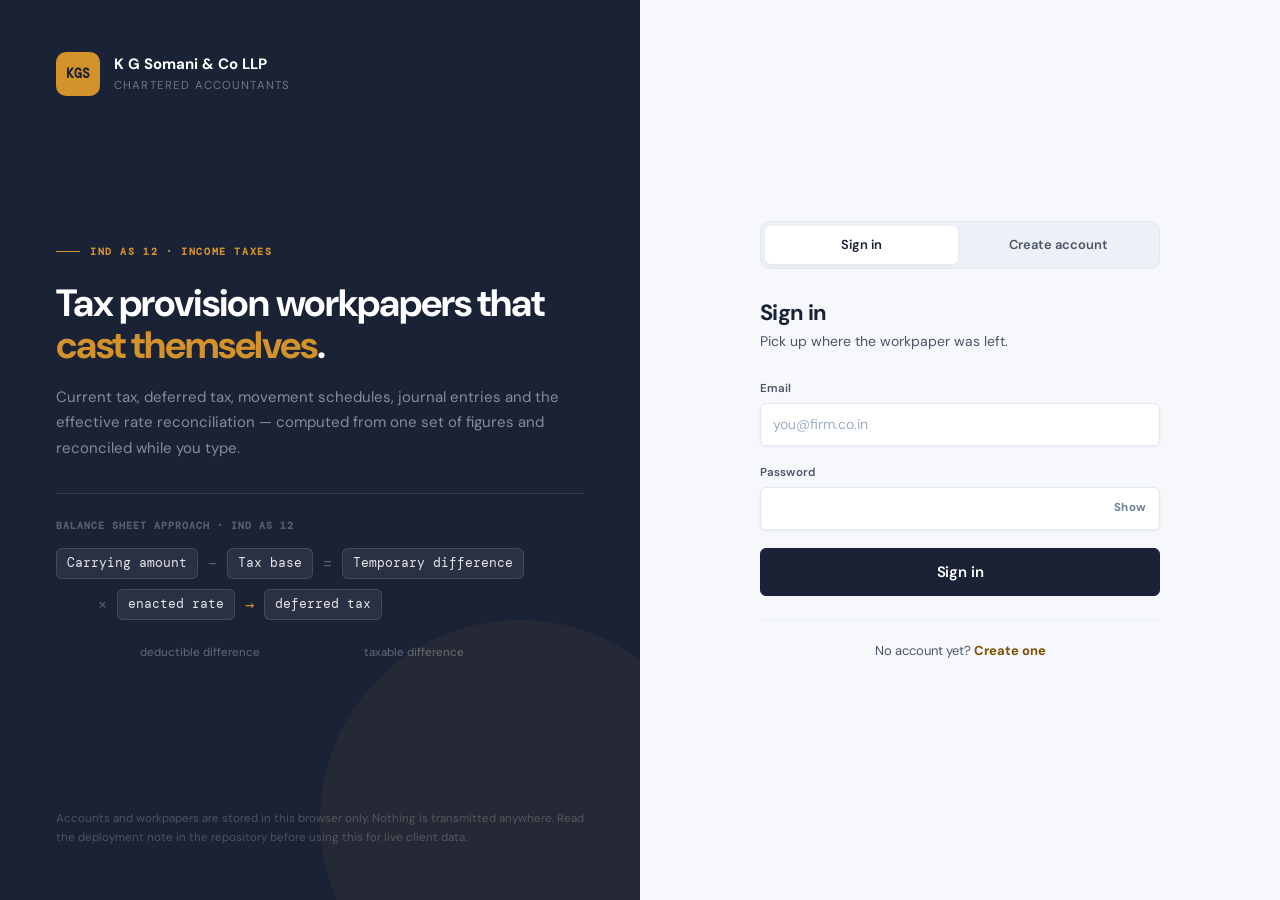
==== commit c4edd922: "C" ====
--- a/index.html
+++ b/index.html
@@ -128,8 +128,28 @@
           </div>
 
           <div class="field">
-            <label class="lbl" for="rg-desig">Designation <span class="opt">optional</span></label>
-            <input class="inp" id="rg-desig" autocomplete="organization-title" placeholder="Audit Manager" style="text-align:left">
+            <label class="lbl">Your role <span class="req">*</span></label>
+            <div class="role-cards" id="rg-role-cards">
+              <div class="role-card-opt">
+                <input type="radio" name="rg-role" id="rg-role-partner" value="partner">
+                <label class="role-card-label" for="rg-role-partner">
+                  <div><div class="role-card-name">Partner</div><div class="role-card-desc">Full access. Signs off workpapers and manages the team.</div></div>
+                </label>
+              </div>
+              <div class="role-card-opt">
+                <input type="radio" name="rg-role" id="rg-role-manager" value="manager">
+                <label class="role-card-label" for="rg-role-manager">
+                  <div><div class="role-card-name">Manager</div><div class="role-card-desc">Create, edit and review all engagements. Cannot change firm settings.</div></div>
+                </label>
+              </div>
+              <div class="role-card-opt">
+                <input type="radio" name="rg-role" id="rg-role-article" value="article">
+                <label class="role-card-label" for="rg-role-article">
+                  <div><div class="role-card-name">Article</div><div class="role-card-desc">Create and edit engagements assigned to them.</div></div>
+                </label>
+              </div>
+            </div>
+            <p class="err-txt hide" id="rg-role-err">Select your role to continue.</p>
           </div>
 
           <div class="field">
--- a/css/base.css
+++ b/css/base.css
@@ -1,589 +1,379 @@
 /* ============================================================
-   BASE.CSS — KGS Ind AS 12 Workpaper Design System
-   Enterprise-grade, unified design tokens for every page.
-
-   Colour semantics (never decorative):
-     indigo  = interactive / brand
-     emerald = DTA / deferred tax asset / credit
-     rose    = DTL / deferred tax liability / charge
-     amber   = auditor flag / warning
+   BASE.CSS — KGS Tax Provision · Design System v4
+   Palette: slate-navy (trust) + pure white surfaces + amber accent
+   Type: DM Sans (body) + DM Mono (figures)
    ============================================================ */
 
-@import url('https://fonts.googleapis.com/css2?family=Inter:ital,opsz,wght@0,14..32,300;0,14..32,400;0,14..32,500;0,14..32,600;0,14..32,700;1,14..32,400&family=JetBrains+Mono:wght@400;500;600&family=Playfair+Display:wght@600&display=swap');
-
-/* ── Tokens ─────────────────────────────────────────────── */
+@import url('https://fonts.googleapis.com/css2?family=DM+Sans:ital,opsz,wght@0,9..40,300;0,9..40,400;0,9..40,500;0,9..40,600;0,9..40,700;1,9..40,400&family=DM+Mono:wght@400;500&display=swap');
+
 :root {
-  /* Surface */
-  --bg:        #f8f9fb;
-  --bg-2:      #f1f3f7;
-  --card:      #ffffff;
-  --card-2:    #fafbfc;
-  --border:    #e2e5ea;
-  --border-2:  #eceef2;
-  --border-3:  #f4f5f7;
-
-  /* Ink */
-  --ink-950:   #0a0e14;
-  --ink-900:   #111827;
-  --ink-800:   #1f2937;
-  --ink-700:   #374151;
-  --ink-600:   #4b5563;
-  --ink-500:   #6b7280;
-  --ink-400:   #9ca3af;
-  --ink-300:   #d1d5db;
-  --ink-200:   #e5e7eb;
-  --ink-100:   #f3f4f6;
-
-  /* Brand — indigo */
-  --indigo-800: #1e3a6e;
-  --indigo-700: #2045a0;
-  --indigo-600: #2563eb;
-  --indigo-500: #3b82f6;
-  --indigo-400: #60a5fa;
-  --indigo-200: #bfdbfe;
-  --indigo-100: #dbeafe;
-  --indigo-50:  #eff6ff;
-
-  /* DTA — emerald */
-  --dta:        #059669;
-  --dta-600:    #047857;
-  --dta-bg:     #ecfdf5;
-  --dta-bd:     #a7f3d0;
-  --dta-text:   #065f46;
-
-  /* DTL — rose */
-  --dtl:        #e11d48;
-  --dtl-600:    #be123c;
-  --dtl-bg:     #fff1f2;
-  --dtl-bd:     #fecdd3;
-  --dtl-text:   #9f1239;
-
-  /* Flag — amber */
-  --flag:       #d97706;
-  --flag-600:   #b45309;
-  --flag-bg:    #fffbeb;
-  --flag-bd:    #fde68a;
-  --flag-text:  #92400e;
-
-  /* Typography */
-  --font:       'Inter', system-ui, -apple-system, sans-serif;
-  --mono:       'JetBrains Mono', ui-monospace, monospace;
-  --display:    'Playfair Display', Georgia, serif;
-
-  /* Type scale */
+  /* ── Palette ── */
+  --navy:       #1a2236;
+  --navy-2:     #243047;
+  --navy-3:     #2e3d5a;
+  --slate:      #4a5568;
+  --slate-2:    #718096;
+  --slate-3:    #a0aec0;
+
+  --amber:      #d4932a;
+  --amber-2:    #e8a83a;
+  --amber-bg:   #fef7eb;
+  --amber-bd:   #f6d99a;
+  --amber-text: #7d5100;
+
+  --emerald:    #2f855a;
+  --emerald-bg: #f0fff4;
+  --emerald-bd: #9ae6b4;
+  --emerald-tx: #1c4a35;
+
+  --rose:       #c53030;
+  --rose-bg:    #fff5f5;
+  --rose-bd:    #feb2b2;
+  --rose-tx:    #742a2a;
+
+  --sky:        #2b6cb0;
+  --sky-bg:     #ebf8ff;
+  --sky-bd:     #90cdf4;
+  --sky-tx:     #2a4365;
+
+  /* ── Surfaces ── */
+  --bg:         #f7f8fc;
+  --bg-2:       #edf0f7;
+  --surface:    #ffffff;
+  --surface-2:  #f9fafb;
+  --border:     #e2e8f0;
+  --border-2:   #edf2f7;
+
+  /* ── Type ── */
+  --font:  'DM Sans', system-ui, -apple-system, sans-serif;
+  --mono:  'DM Mono', ui-monospace, monospace;
+
+  /* ── Scale ── */
   --fs-2xs: 10px;
-  --fs-xs:  11px;
-  --fs-sm:  12px;
-  --fs-base:13.5px;
-  --fs-md:  14.5px;
-  --fs-lg:  17px;
+  --fs-xs:  11.5px;
+  --fs-sm:  13px;
+  --fs-base:14px;
+  --fs-md:  15px;
+  --fs-lg:  18px;
   --fs-xl:  22px;
   --fs-2xl: 28px;
-  --fs-3xl: 36px;
-
-  /* Radius */
+
+  /* ── Shape ── */
   --r-xs: 3px;
-  --r-sm: 5px;
-  --r:    8px;
-  --r-md: 10px;
-  --r-lg: 14px;
-  --r-xl: 20px;
-
-  /* Shadows */
-  --sh-xs: 0 1px 2px rgba(17, 24, 39, .05);
-  --sh-sm: 0 1px 3px rgba(17, 24, 39, .08), 0 1px 2px rgba(17, 24, 39, .04);
-  --sh:    0 4px 12px rgba(17, 24, 39, .08), 0 1px 4px rgba(17, 24, 39, .04);
-  --sh-md: 0 8px 24px rgba(17, 24, 39, .10), 0 2px 8px rgba(17, 24, 39, .04);
-  --sh-lg: 0 20px 48px rgba(17, 24, 39, .14), 0 4px 12px rgba(17, 24, 39, .06);
-  --sh-xl: 0 32px 72px rgba(17, 24, 39, .20), 0 8px 20px rgba(17, 24, 39, .08);
-
-  /* Layout */
-  --hh:  56px;    /* header height */
-  --sw:  252px;   /* sidebar width */
-  --tw:  272px;   /* tally rail width */
-
-  /* Motion */
-  --ease:        120ms cubic-bezier(.4, 0, .2, 1);
-  --ease-out:    280ms cubic-bezier(.16, 1, .3, 1);
-  --ease-spring: 400ms cubic-bezier(.34, 1.56, .64, 1);
-  --ease-slow:   500ms cubic-bezier(.16, 1, .3, 1);
-}
-
-/* ── Reset ────────────────────────────────────────────────── */
-*, *::before, *::after { box-sizing: border-box; margin: 0; padding: 0; }
-html { -webkit-text-size-adjust: 100%; scroll-behavior: smooth; }
-
+  --r-sm: 6px;
+  --r:    10px;
+  --r-md: 12px;
+  --r-lg: 16px;
+
+  /* ── Shadow ── */
+  --sh-xs: 0 1px 3px rgba(26,34,54,.06);
+  --sh-sm: 0 2px 8px rgba(26,34,54,.08), 0 1px 3px rgba(26,34,54,.04);
+  --sh:    0 4px 16px rgba(26,34,54,.09), 0 1px 4px rgba(26,34,54,.04);
+  --sh-md: 0 8px 28px rgba(26,34,54,.11), 0 2px 8px rgba(26,34,54,.04);
+  --sh-lg: 0 20px 56px rgba(26,34,54,.15), 0 4px 12px rgba(26,34,54,.06);
+
+  /* ── Layout ── */
+  --hh: 58px;
+
+  /* ── Motion ── */
+  --ease:    120ms cubic-bezier(.4,0,.2,1);
+  --ease-out:280ms cubic-bezier(.16,1,.3,1);
+  --spring:  400ms cubic-bezier(.34,1.56,.64,1);
+}
+
+/* ── Reset ── */
+*,*::before,*::after { box-sizing:border-box; margin:0; padding:0; }
+html { -webkit-text-size-adjust:100%; }
 body {
   font-family: var(--font);
   font-size: var(--fs-base);
-  line-height: 1.55;
-  color: var(--ink-800);
+  line-height: 1.6;
+  color: var(--navy);
   background: var(--bg);
   -webkit-font-smoothing: antialiased;
-  -moz-osx-font-smoothing: grayscale;
-  font-variant-numeric: tabular-nums;
-}
-
-input, select, button, textarea { font: inherit; color: inherit; }
-a { color: var(--indigo-600); text-decoration: none; }
+}
+input,select,button,textarea { font:inherit; color:inherit; }
+a { color: var(--sky); text-decoration: none; }
 a:hover { text-decoration: underline; }
 
-/* ── Scrollbar ──────────────────────────────────────────── */
+/* ── Scrollbar ── */
 * { scrollbar-width: thin; scrollbar-color: var(--border) transparent; }
-*::-webkit-scrollbar { width: 6px; height: 6px; }
-*::-webkit-scrollbar-track { background: transparent; }
-*::-webkit-scrollbar-thumb { background: var(--ink-200); border-radius: 20px; }
-*::-webkit-scrollbar-thumb:hover { background: var(--ink-300); }
-*::-webkit-scrollbar-corner { background: transparent; }
-
-/* ── Focus ──────────────────────────────────────────────── */
-:focus-visible {
-  outline: 2px solid var(--indigo-600);
-  outline-offset: 2px;
-  border-radius: var(--r-xs);
-}
-.btn:focus-visible { outline: 2px solid var(--indigo-600); outline-offset: 2px; }
-.btn-brand:focus-visible, .acct-btn:focus-visible { outline-color: rgba(255,255,255,.8); }
-
-/* ── Motion tokens ──────────────────────────────────────── */
-@keyframes rise-in   { from { opacity: 0; transform: translateY(8px); } to { opacity: 1; transform: none; } }
-@keyframes fade-in   { from { opacity: 0; } to { opacity: 1; } }
-@keyframes scale-in  { from { opacity: 0; transform: scale(.96); } to { opacity: 1; transform: none; } }
-@keyframes slide-right { from { opacity: 0; transform: translateX(-8px); } to { opacity: 1; transform: none; } }
-@keyframes pop-in    { from { opacity: 0; transform: scale(.92) translateY(6px); } to { opacity: 1; transform: none; } }
-@keyframes shimmer   { from { background-position: -600px 0; } to { background-position: 600px 0; } }
-@keyframes tick-draw { from { stroke-dashoffset: 30; } to { stroke-dashoffset: 0; } }
-@keyframes toast-in  { from { opacity: 0; transform: translateY(12px) scale(.95); } to { opacity: 1; transform: none; } }
-
-.skel {
-  background: linear-gradient(90deg, var(--bg-2) 25%, var(--border-2) 50%, var(--bg-2) 75%);
-  background-size: 800px 100%;
-  animation: shimmer 1.6s ease infinite;
-  border-radius: var(--r-sm);
-}
-
-@media (prefers-reduced-motion: reduce) {
-  *, *::before, *::after {
-    animation-duration: .01ms !important;
-    animation-iteration-count: 1 !important;
-    transition-duration: .01ms !important;
-  }
-}
-
-/* ── Accessibility ──────────────────────────────────────── */
-.sr-only {
-  position: absolute; width: 1px; height: 1px; padding: 0; margin: -1px;
-  overflow: hidden; clip: rect(0,0,0,0); white-space: nowrap; border: 0;
-}
-.skip {
-  position: absolute; left: 8px; top: -64px; z-index: 9999;
-  background: var(--ink-900); color: #fff;
-  padding: 10px 18px; border-radius: var(--r);
-  font-size: var(--fs-sm); font-weight: 600; letter-spacing: -.01em;
-  transition: top var(--ease);
-}
-.skip:focus { top: 8px; text-decoration: none; }
-
-/* ── Typography helpers ─────────────────────────────────── */
-.num, .mono {
-  font-family: var(--mono);
-  font-variant-numeric: tabular-nums;
-  letter-spacing: -.3px;
-}
-.eyebrow {
-  font-family: var(--mono);
-  font-size: var(--fs-2xs);
-  font-weight: 500;
-  letter-spacing: .12em;
-  text-transform: uppercase;
-  color: var(--ink-400);
-}
-h1, h2, h3, h4 { font-weight: 600; letter-spacing: -.025em; color: var(--ink-900); line-height: 1.2; }
-.h-page { font-size: var(--fs-2xl); font-weight: 700; letter-spacing: -.035em; }
-.h-sec  { font-size: var(--fs-lg); font-weight: 600; }
-.lede   { color: var(--ink-500); font-size: var(--fs-md); max-width: 66ch; line-height: 1.6; }
-
-/* ── Buttons ────────────────────────────────────────────── */
+*::-webkit-scrollbar { width:5px; height:5px; }
+*::-webkit-scrollbar-track { background:transparent; }
+*::-webkit-scrollbar-thumb { background:var(--border); border-radius:20px; }
+*::-webkit-scrollbar-thumb:hover { background:var(--slate-3); }
+
+/* ── Focus ── */
+:focus-visible { outline:2px solid var(--amber); outline-offset:2px; border-radius:var(--r-xs); }
+.btn:focus-visible { outline:2px solid var(--amber); outline-offset:2px; }
+
+/* ── Animations ── */
+@keyframes rise   { from { opacity:0; transform:translateY(10px); } to { opacity:1; transform:none; } }
+@keyframes fade   { from { opacity:0; } to { opacity:1; } }
+@keyframes pop    { from { opacity:0; transform:scale(.94) translateY(8px); } to { opacity:1; transform:none; } }
+@keyframes toast-in { from { opacity:0; transform:translateY(14px) scale(.96); } to { opacity:1; transform:none; } }
+
+@media (prefers-reduced-motion:reduce) {
+  *,*::before,*::after { animation-duration:.01ms !important; transition-duration:.01ms !important; }
+}
+
+/* ── A11y ── */
+.sr-only { position:absolute; width:1px; height:1px; padding:0; margin:-1px; overflow:hidden; clip:rect(0,0,0,0); white-space:nowrap; border:0; }
+.skip { position:absolute; left:8px; top:-64px; z-index:9999; background:var(--navy); color:#fff; padding:10px 18px; border-radius:var(--r); font-size:var(--fs-sm); font-weight:600; transition:top var(--ease); }
+.skip:focus { top:8px; }
+
+/* ── Typography ── */
+.num,.mono { font-family:var(--mono); font-variant-numeric:tabular-nums; }
+.eyebrow { font-size:var(--fs-2xs); font-weight:600; letter-spacing:.1em; text-transform:uppercase; color:var(--slate-2); font-family:var(--mono); }
+h1,h2,h3,h4 { font-weight:700; letter-spacing:-.02em; color:var(--navy); line-height:1.25; }
+.h-page { font-size:var(--fs-2xl); font-weight:700; letter-spacing:-.03em; }
+.lede { color:var(--slate); font-size:var(--fs-md); line-height:1.65; }
+
+/* ── Buttons ── */
 .btn {
-  display: inline-flex; align-items: center; justify-content: center; gap: 6px;
-  padding: 7px 14px;
-  border: 1px solid transparent;
-  border-radius: var(--r);
-  font-size: var(--fs-sm); font-weight: 600; letter-spacing: -.01em;
-  cursor: pointer; white-space: nowrap; position: relative;
-  transition: background var(--ease), border-color var(--ease), color var(--ease),
-              box-shadow var(--ease-out), transform var(--ease-out);
-  -webkit-user-select: none; user-select: none;
-}
-.btn:disabled { opacity: .42; cursor: not-allowed; pointer-events: none; }
-.btn:not(:disabled):active { transform: translateY(1px) scale(.984); transition-duration: 60ms; }
-
-.btn-primary {
-  background: var(--indigo-600); color: #fff;
-  box-shadow: 0 1px 2px rgba(37, 99, 235, .25), inset 0 1px 0 rgba(255,255,255,.14);
-}
-.btn-primary:not(:disabled):hover {
-  background: var(--indigo-700);
-  box-shadow: 0 4px 12px rgba(37, 99, 235, .35), inset 0 1px 0 rgba(255,255,255,.14);
-  transform: translateY(-1px);
-}
-
-.btn-solid { background: var(--ink-800); color: #fff; }
-.btn-solid:not(:disabled):hover { background: var(--ink-900); box-shadow: var(--sh); transform: translateY(-1px); }
-
-.btn-line {
-  background: var(--card); border-color: var(--border); color: var(--ink-700);
-  box-shadow: var(--sh-xs);
-}
-.btn-line:not(:disabled):hover { border-color: var(--ink-300); background: var(--bg); color: var(--ink-900); box-shadow: var(--sh-sm); transform: translateY(-1px); }
-
-.btn-quiet { background: transparent; color: var(--ink-500); }
-.btn-quiet:not(:disabled):hover { background: var(--bg-2); color: var(--ink-900); }
-
-.btn-danger { background: var(--dtl); color: #fff; }
-.btn-danger:not(:disabled):hover { background: var(--dtl-600); }
-
-.btn-danger-line { background: var(--card); border-color: var(--dtl-bd); color: var(--dtl-text); }
-.btn-danger-line:not(:disabled):hover { background: var(--dtl-bg); }
-
-/* On dark header */
-.btn-brand {
-  background: rgba(255,255,255,.09);
-  border-color: rgba(255,255,255,.14);
-  color: rgba(255,255,255,.85);
-}
-.btn-brand:not(:disabled):hover { background: rgba(255,255,255,.18); color: #fff; border-color: rgba(255,255,255,.24); }
-
-.btn-sm { padding: 4px 10px; font-size: var(--fs-xs); border-radius: var(--r-sm); }
-.btn-lg { padding: 10px 20px; font-size: var(--fs-md); border-radius: var(--r); }
-.btn-block { width: 100%; }
-.btn-icon { padding: 0; width: 32px; height: 32px; border-radius: var(--r); }
-
-/* ── Form controls ──────────────────────────────────────── */
-.field { display: flex; flex-direction: column; gap: 5px; min-width: 0; }
-
-.lbl {
-  font-size: var(--fs-xs); font-weight: 600;
-  color: var(--ink-600); letter-spacing: -.005em;
-  display: flex; align-items: center; gap: 5px;
-}
-.req { color: var(--dtl); font-weight: 700; }
-.opt { color: var(--ink-400); font-weight: 400; font-size: var(--fs-2xs); }
+  display:inline-flex; align-items:center; justify-content:center; gap:6px;
+  padding:8px 16px; border:1.5px solid transparent; border-radius:var(--r-sm);
+  font-size:var(--fs-sm); font-weight:600; letter-spacing:-.01em;
+  cursor:pointer; white-space:nowrap; position:relative;
+  transition:background var(--ease), border-color var(--ease), color var(--ease), box-shadow var(--ease-out), transform var(--ease-out);
+  user-select:none;
+}
+.btn:disabled { opacity:.4; cursor:not-allowed; pointer-events:none; }
+.btn:not(:disabled):active { transform:translateY(1px) scale(.982); }
+
+.btn-primary { background:var(--navy); border-color:var(--navy); color:#fff; }
+.btn-primary:not(:disabled):hover { background:var(--navy-2); border-color:var(--navy-2); box-shadow:var(--sh-sm); transform:translateY(-1px); }
+
+.btn-amber { background:var(--amber); border-color:var(--amber); color:#fff; }
+.btn-amber:not(:disabled):hover { background:var(--amber-2); box-shadow:0 4px 14px rgba(212,147,42,.35); transform:translateY(-1px); }
+
+.btn-line { background:var(--surface); border-color:var(--border); color:var(--navy); box-shadow:var(--sh-xs); }
+.btn-line:not(:disabled):hover { border-color:var(--slate-3); background:var(--bg); transform:translateY(-1px); }
+
+.btn-ghost { background:transparent; border-color:transparent; color:var(--slate); }
+.btn-ghost:not(:disabled):hover { background:var(--bg-2); color:var(--navy); }
+
+.btn-danger { background:var(--rose); border-color:var(--rose); color:#fff; }
+.btn-danger:not(:disabled):hover { background:#b91c1c; }
+
+.btn-danger-line { background:var(--surface); border-color:var(--rose-bd); color:var(--rose-tx); }
+.btn-danger-line:not(:disabled):hover { background:var(--rose-bg); }
+
+/* dark header variant */
+.btn-hdr { background:rgba(255,255,255,.09); border-color:rgba(255,255,255,.16); color:rgba(255,255,255,.88); }
+.btn-hdr:not(:disabled):hover { background:rgba(255,255,255,.18); color:#fff; }
+
+.btn-sm { padding:5px 11px; font-size:var(--fs-xs); border-radius:var(--r-xs); }
+.btn-lg { padding:11px 22px; font-size:var(--fs-md); }
+.btn-icon { padding:0; width:34px; height:34px; }
+.btn-block { width:100%; }
+
+/* ── Inputs ── */
+.field { display:flex; flex-direction:column; gap:5px; }
+.lbl { font-size:var(--fs-xs); font-weight:600; color:var(--slate); letter-spacing:.01em; display:flex; align-items:center; gap:5px; }
+.req { color:var(--rose); }
+.opt { color:var(--slate-3); font-weight:400; font-size:var(--fs-2xs); }
 
 .inp {
-  width: 100%;
-  padding: 8px 11px;
-  background: var(--card);
-  border: 1px solid var(--border);
-  border-radius: var(--r-sm);
-  font-size: var(--fs-base);
-  color: var(--ink-900);
-  box-shadow: var(--sh-xs);
-  transition: border-color var(--ease), box-shadow var(--ease);
-}
-.inp::placeholder { color: var(--ink-300); }
-.inp:hover:not(:disabled):not(:focus) { border-color: var(--ink-300); }
-.inp:focus {
-  border-color: var(--indigo-500);
-  box-shadow: 0 0 0 3px rgba(59, 130, 246, .15);
-  outline: none;
-}
-.inp:focus-visible { outline: 2px solid var(--indigo-600); outline-offset: 1px; }
-.inp:disabled, .inp[readonly] { background: var(--bg-2); color: var(--ink-500); cursor: not-allowed; }
-.inp.num, .inp[type=number] { font-family: var(--mono); text-align: right; }
-.inp.bad { border-color: var(--dtl); }
-.inp.bad:focus { box-shadow: 0 0 0 3px rgba(225, 29, 72, .12); }
+  width:100%; padding:9px 12px;
+  background:var(--surface); border:1.5px solid var(--border);
+  border-radius:var(--r-sm); font-size:var(--fs-base); color:var(--navy);
+  transition:border-color var(--ease), box-shadow var(--ease);
+  box-shadow:var(--sh-xs);
+}
+.inp::placeholder { color:var(--slate-3); }
+.inp:hover:not(:focus):not(:disabled) { border-color:var(--slate-3); }
+.inp:focus { border-color:var(--amber); box-shadow:0 0 0 3px rgba(212,147,42,.15); outline:none; }
+.inp:disabled,.inp[readonly] { background:var(--bg-2); color:var(--slate-2); cursor:not-allowed; }
+.inp.num,.inp[type=number] { font-family:var(--mono); text-align:right; }
+.inp.bad { border-color:var(--rose); }
+.inp.bad:focus { box-shadow:0 0 0 3px rgba(197,48,48,.12); }
 
 select.inp {
-  cursor: pointer; text-align: left; -webkit-appearance: none; appearance: none;
-  background-image: url("data:image/svg+xml,%3Csvg xmlns='http://www.w3.org/2000/svg' width='10' height='6' viewBox='0 0 10 6'%3E%3Cpath d='M1 1l4 4 4-4' stroke='%239ca3af' stroke-width='1.5' fill='none' stroke-linecap='round'/%3E%3C/svg%3E");
-  background-repeat: no-repeat; background-position: right 11px center; padding-right: 30px;
-}
-textarea.inp { text-align: left; resize: vertical; min-height: 80px; font-family: var(--font); }
-
-.hint { font-size: var(--fs-xs); color: var(--ink-400); line-height: 1.5; }
-.err-txt { font-size: var(--fs-xs); color: var(--dtl-text); font-weight: 500; }
+  cursor:pointer; appearance:none;
+  background-image:url("data:image/svg+xml,%3Csvg xmlns='http://www.w3.org/2000/svg' width='10' height='6'%3E%3Cpath d='M1 1l4 4 4-4' stroke='%23718096' stroke-width='1.5' fill='none' stroke-linecap='round'/%3E%3C/svg%3E");
+  background-repeat:no-repeat; background-position:right 11px center; padding-right:30px;
+}
+textarea.inp { resize:vertical; min-height:80px; font-family:var(--font); text-align:left; }
+
+.hint { font-size:var(--fs-xs); color:var(--slate-2); line-height:1.5; }
+.err-txt { font-size:var(--fs-xs); color:var(--rose-tx); font-weight:600; }
 
 /* Field grids */
-.fg { display: grid; gap: 14px; }
-.fg.c2 { grid-template-columns: repeat(2, minmax(0, 1fr)); }
-.fg.c3 { grid-template-columns: repeat(3, minmax(0, 1fr)); }
-.fg.c4 { grid-template-columns: repeat(4, minmax(0, 1fr)); }
-.sp2 { grid-column: span 2; }
-.sp3 { grid-column: span 3; }
-
-@media (max-width: 1080px) { .fg.c4 { grid-template-columns: repeat(2, minmax(0, 1fr)); } }
-@media (max-width: 900px)  { .fg.c3 { grid-template-columns: repeat(2, minmax(0, 1fr)); } }
-@media (max-width: 640px)  { .fg.c2, .fg.c3, .fg.c4 { grid-template-columns: minmax(0, 1fr); } }
-
-/* Toggle / switch */
-.sw { position: relative; display: inline-flex; align-items: center; gap: 9px; cursor: pointer; font-size: var(--fs-sm); font-weight: 500; }
-.sw input { position: absolute; opacity: 0; width: 38px; height: 22px; margin: 0; cursor: pointer; }
-.sw-track { width: 38px; height: 22px; border-radius: 11px; background: var(--ink-200); transition: background var(--ease); flex: none; }
-.sw-track::after { content: ''; display: block; width: 16px; height: 16px; border-radius: 50%; background: #fff; margin: 3px; box-shadow: 0 1px 3px rgba(0,0,0,.15); transition: transform var(--ease-spring); }
-.sw input:checked + .sw-track { background: var(--indigo-600); }
-.sw input:checked + .sw-track::after { transform: translateX(16px); }
-
-/* ── Cards ──────────────────────────────────────────────── */
+.fg { display:grid; gap:16px; }
+.fg.c2 { grid-template-columns:repeat(2,minmax(0,1fr)); }
+.fg.c3 { grid-template-columns:repeat(3,minmax(0,1fr)); }
+.fg.c4 { grid-template-columns:repeat(4,minmax(0,1fr)); }
+.sp2 { grid-column:span 2; }
+@media(max-width:1080px){.fg.c4{grid-template-columns:repeat(2,minmax(0,1fr));}}
+@media(max-width:900px){.fg.c3{grid-template-columns:repeat(2,minmax(0,1fr));}}
+@media(max-width:640px){.fg.c2,.fg.c3,.fg.c4{grid-template-columns:minmax(0,1fr);}}
+
+/* Switch */
+.sw { display:inline-flex; align-items:center; gap:10px; cursor:pointer; font-size:var(--fs-sm); font-weight:500; }
+.sw input { position:absolute; opacity:0; width:40px; height:22px; margin:0; cursor:pointer; }
+.sw-track { width:40px; height:22px; border-radius:11px; background:var(--border); transition:background var(--ease); flex:none; position:relative; }
+.sw-track::after { content:''; display:block; width:16px; height:16px; border-radius:50%; background:#fff; position:absolute; top:3px; left:3px; box-shadow:0 1px 3px rgba(0,0,0,.18); transition:transform var(--spring); }
+.sw input:checked+.sw-track { background:var(--amber); }
+.sw input:checked+.sw-track::after { transform:translateX(18px); }
+
+/* ── Cards ── */
 .card {
-  background: var(--card);
-  border: 1px solid var(--border);
-  border-radius: var(--r-md);
-  box-shadow: var(--sh-xs);
-  margin-bottom: 16px;
-  overflow: hidden;
-  animation: rise-in 320ms var(--ease-out) both;
-  transition: box-shadow var(--ease-out), border-color var(--ease-out), transform var(--ease-out);
-}
-.card:hover { box-shadow: var(--sh-sm); border-color: var(--ink-300); }
-
+  background:var(--surface); border:1.5px solid var(--border);
+  border-radius:var(--r-md); box-shadow:var(--sh-xs);
+  margin-bottom:18px; overflow:hidden;
+  animation:rise 300ms var(--ease-out) both;
+  transition:box-shadow var(--ease-out), border-color var(--ease-out);
+}
+.card:hover { box-shadow:var(--sh-sm); }
 .card-hdr {
-  display: flex; align-items: center; justify-content: space-between; gap: 12px;
-  padding: 13px 18px;
-  border-bottom: 1px solid var(--border-2);
-  background: linear-gradient(180deg, var(--card-2), var(--card));
-  flex-wrap: wrap;
-  position: relative;
-}
-.card-hdr::after {
-  content: ''; position: absolute; top: 0; left: 0; right: 0; height: 2px;
-  background: linear-gradient(90deg, var(--indigo-600), var(--indigo-400) 50%, transparent);
-  opacity: .5;
-}
-.card-title { display: flex; align-items: center; gap: 8px; font-size: var(--fs-md); font-weight: 600; color: var(--ink-900); letter-spacing: -.015em; }
-.card-sub { font-size: var(--fs-xs); color: var(--ink-400); margin-top: 2px; font-weight: 400; }
-.card-body { padding: 18px; }
-.card-body-flush { padding: 0; }
-.card-foot { padding: 11px 18px; border-top: 1px solid var(--border-2); background: var(--card-2); display: flex; align-items: center; justify-content: space-between; gap: 10px; flex-wrap: wrap; }
-
-/* Workpaper cross-ref chip */
-.wpref {
-  font-family: var(--mono); font-size: var(--fs-xs); font-weight: 600;
-  color: var(--indigo-600); background: var(--indigo-50);
-  border: 1px solid var(--indigo-100);
-  padding: 2px 7px; border-radius: var(--r-xs);
-  letter-spacing: .02em; white-space: nowrap;
-}
-
-/* Icon badge */
-.cico {
-  width: 26px; height: 26px; border-radius: var(--r-sm);
-  display: grid; place-items: center;
-  font-size: 11px; font-weight: 700; flex: none;
-}
-.cico-indigo { background: var(--indigo-100); color: var(--indigo-700); }
-.cico-dta    { background: var(--dta-bg); color: var(--dta-600); }
-.cico-dtl    { background: var(--dtl-bg); color: var(--dtl-text); }
-.cico-flag   { background: var(--flag-bg); color: var(--flag-600); }
-
-/* ── Badges & pills ─────────────────────────────────────── */
-.badge {
-  display: inline-flex; align-items: center; gap: 4px;
-  padding: 2px 8px; border-radius: 20px;
-  font-size: var(--fs-xs); font-weight: 600; letter-spacing: .01em;
-  border: 1px solid transparent; white-space: nowrap;
-}
-.badge-neutral { background: var(--bg-2); color: var(--ink-600); border-color: var(--border); }
-.badge-indigo  { background: var(--indigo-50); color: var(--indigo-700); border-color: var(--indigo-100); }
-.badge-dta     { background: var(--dta-bg); color: var(--dta-text); border-color: var(--dta-bd); }
-.badge-dtl     { background: var(--dtl-bg); color: var(--dtl-text); border-color: var(--dtl-bd); }
-.badge-flag    { background: var(--flag-bg); color: var(--flag-text); border-color: var(--flag-bd); }
-.badge-draft   { background: var(--bg-2); color: var(--ink-500); border-color: var(--border); }
-.badge-review  { background: var(--flag-bg); color: var(--flag-text); border-color: var(--flag-bd); }
-.badge-signed  { background: var(--dta-bg); color: var(--dta-text); border-color: var(--dta-bd); }
-
-.pill {
-  display: inline-flex; align-items: center;
-  padding: 2px 8px; border-radius: var(--r-sm);
-  font-family: var(--mono); font-size: var(--fs-xs); font-weight: 600;
-  border: 1px solid transparent;
-}
-.pill-dta  { background: var(--dta-bg); color: var(--dta-text); border-color: var(--dta-bd); }
-.pill-dtl  { background: var(--dtl-bg); color: var(--dtl-text); border-color: var(--dtl-bd); }
-.pill-none { background: var(--bg-2); color: var(--ink-400); border-color: var(--border); }
-.pill-flag { background: var(--flag-bg); color: var(--flag-text); border-color: var(--flag-bd); }
-.pill-blue { background: var(--indigo-50); color: var(--indigo-700); border-color: var(--indigo-100); }
-
-.txt-dta  { color: var(--dta-text); }
-.txt-dtl  { color: var(--dtl-text); }
-.txt-flag { color: var(--flag-text); }
-.txt-mute { color: var(--ink-400); }
-.txt-indigo { color: var(--indigo-600); }
-
-/* ── Notices ────────────────────────────────────────────── */
-.notice {
-  display: flex; gap: 10px; align-items: flex-start;
-  padding: 11px 14px; border-radius: var(--r);
-  border: 1px solid; border-left-width: 3px;
-  font-size: var(--fs-sm); line-height: 1.6;
-  margin-bottom: 16px;
-  animation: rise-in 260ms var(--ease-out) both;
-}
-.notice-tag { font-family: var(--mono); font-size: var(--fs-2xs); font-weight: 600; letter-spacing: .08em; text-transform: uppercase; flex: none; padding-top: 1px; }
-.notice-info  { background: var(--indigo-50); border-color: var(--indigo-100); border-left-color: var(--indigo-600); color: var(--indigo-700); }
-.notice-warn  { background: var(--flag-bg); border-color: var(--flag-bd); border-left-color: var(--flag); color: var(--flag-text); }
-.notice-err   { background: var(--dtl-bg); border-color: var(--dtl-bd); border-left-color: var(--dtl); color: var(--dtl-text); }
-.notice-ok    { background: var(--dta-bg); border-color: var(--dta-bd); border-left-color: var(--dta); color: var(--dta-text); }
-.notice strong { font-weight: 600; }
-
-/* ── Workpaper tables ───────────────────────────────────── */
-.tbl-scroll { overflow-x: auto; -webkit-overflow-scrolling: touch; border-radius: var(--r-sm); }
-
-table.wt {
-  width: 100%; border-collapse: separate; border-spacing: 0;
-  font-size: var(--fs-sm);
-}
-table.wt th {
-  text-align: left; padding: 9px 13px;
-  background: var(--bg-2);
-  border-bottom: 1px solid var(--border);
-  font-size: var(--fs-2xs); font-weight: 700;
-  letter-spacing: .07em; text-transform: uppercase;
-  color: var(--ink-500); white-space: nowrap;
-  vertical-align: bottom;
-  position: sticky; top: 0; z-index: 2;
-}
-table.wt th .th-sub { display: block; font-weight: 400; font-size: var(--fs-2xs); text-transform: none; letter-spacing: 0; color: var(--ink-400); margin-top: 2px; }
-
-table.wt td {
-  padding: 8px 13px;
-  border-bottom: 1px solid var(--border-3);
-  vertical-align: middle;
-  transition: background var(--ease);
-}
-table.wt tbody tr td:first-child { border-left: 2px solid transparent; transition: border-color var(--ease); }
-table.wt tbody tr:hover td { background: var(--indigo-50); }
-table.wt tbody tr:hover td:first-child { border-left-color: var(--indigo-500); }
-table.wt tbody tr:nth-child(even) td { background: rgba(248, 249, 251, .6); }
-table.wt tbody tr:nth-child(even):hover td { background: var(--indigo-50); }
-table.wt tbody tr:last-child td { border-bottom: 1px solid var(--border-2); }
-
-table.wt .r { text-align: right; }
-table.wt .c { text-align: center; }
-table.wt td.r, table.wt td.figure { font-family: var(--mono); font-variant-numeric: tabular-nums; }
-table.wt .rn { font-family: var(--mono); font-size: var(--fs-2xs); color: var(--ink-300); text-align: right; }
-
-table.wt tfoot td, table.wt tr.row-sub td {
-  background: var(--bg-2);
-  font-weight: 600;
-  border-top: 1px solid var(--border);
-  border-bottom: 1px solid var(--border-2);
-}
-table.wt tr.row-total td {
-  background: linear-gradient(135deg, var(--ink-900), var(--ink-800));
-  color: #fff; font-weight: 600;
-  border-top: 2px solid var(--ink-900); border-bottom: none;
-  font-size: var(--fs-base);
-}
-table.wt tr.row-total td.r { font-family: var(--mono); }
-table.wt tbody tr.row-total:hover td { background: var(--ink-950); }
-table.wt tr.row-indent td:first-child { padding-left: 30px; color: var(--ink-500); }
-table.wt tr.row-quiet td { color: var(--ink-400); }
-
-/* Inline table inputs */
-.ti {
-  width: 100%; padding: 4px 7px;
-  background: transparent; border: 1px solid transparent;
-  border-radius: var(--r-sm); font-size: var(--fs-sm);
-  color: var(--ink-900);
-  transition: background var(--ease), border-color var(--ease);
-}
-.ti:hover:not(:focus):not(:disabled) { background: var(--card); border-color: var(--border); }
-.ti:focus { background: var(--card); border-color: var(--indigo-500); box-shadow: 0 0 0 2px rgba(59,130,246,.12); outline: none; }
-.ti:disabled { color: var(--ink-400); cursor: not-allowed; }
-.ti.num { font-family: var(--mono); text-align: right; font-variant-numeric: tabular-nums; }
-.ti::placeholder { color: var(--ink-300); }
-.ti-note { font-size: var(--fs-xs); color: var(--ink-400); margin-top: 2px; padding-left: 7px; }
-
-/* Remove number spinners */
-.ti[type=number]::-webkit-outer-spin-button, .ti[type=number]::-webkit-inner-spin-button,
-.inp[type=number]::-webkit-outer-spin-button, .inp[type=number]::-webkit-inner-spin-button { -webkit-appearance: none; margin: 0; }
-.ti[type=number], .inp[type=number] { -moz-appearance: textfield; appearance: textfield; }
-
-.row-del {
-  width: 26px; height: 26px; display: inline-flex; align-items: center; justify-content: center;
-  background: transparent; border: 1px solid transparent; border-radius: var(--r-sm);
-  color: var(--ink-300); cursor: pointer; font-size: 15px; line-height: 1;
-  transition: all var(--ease);
-}
-.row-del:hover { background: var(--dtl-bg); border-color: var(--dtl-bd); color: var(--dtl); }
-
-.add-row {
-  display: flex; align-items: center; gap: 7px; width: 100%;
-  padding: 10px 18px; background: none; border: none;
-  border-top: 1.5px dashed var(--border); color: var(--indigo-600);
-  font-size: var(--fs-sm); font-weight: 600; cursor: pointer; text-align: left;
-  transition: background var(--ease), color var(--ease);
-}
-.add-row:hover { background: var(--indigo-50); }
-
-.empty-row td { padding: 32px 18px; text-align: center; color: var(--ink-400); font-size: var(--fs-sm); }
-
-/* ── Toasts ─────────────────────────────────────────────── */
-.toast-wrap {
-  position: fixed; bottom: 20px; right: 20px; z-index: 9000;
-  display: flex; flex-direction: column; gap: 8px; align-items: flex-end;
-  pointer-events: none;
-}
-.toast {
-  display: flex; align-items: center; gap: 10px;
-  min-width: 260px; max-width: 380px;
-  padding: 11px 14px;
-  background: var(--ink-900); color: #fff;
-  border-radius: var(--r); box-shadow: var(--sh-lg);
-  font-size: var(--fs-sm); font-weight: 500;
-  border-left: 3px solid var(--indigo-500);
-  animation: toast-in 320ms var(--ease-spring) both;
-  pointer-events: auto;
-}
-.toast.ok   { border-left-color: var(--dta); }
-.toast.err  { border-left-color: var(--dtl); }
-.toast.warn { border-left-color: var(--flag); }
-.toast-tag { font-family: var(--mono); font-size: var(--fs-2xs); font-weight: 600; letter-spacing: .08em; opacity: .6; flex: none; }
-.toast-x { background: none; border: none; color: rgba(255,255,255,.6); cursor: pointer; font-size: 16px; line-height: 1; padding: 2px 4px; margin-left: auto; flex: none; border-radius: var(--r-xs); }
-.toast-x:hover { color: #fff; background: rgba(255,255,255,.12); }
-.toast-out { opacity: 0; transform: translateX(16px); transition: all 200ms ease; }
-
-@media (max-width: 560px) {
-  .toast-wrap { left: 12px; right: 12px; bottom: 12px; align-items: stretch; }
-  .toast { min-width: 0; max-width: none; }
-}
-
-/* ── Modal ──────────────────────────────────────────────── */
-.modal-back {
-  position: fixed; inset: 0; z-index: 8000;
-  background: rgba(10, 14, 20, .55);
-  backdrop-filter: blur(3px);
-  display: flex; align-items: center; justify-content: center;
-  padding: 20px;
-  animation: fade-in 140ms ease;
-}
-.modal {
-  background: var(--card); border-radius: var(--r-lg);
-  box-shadow: var(--sh-xl);
-  width: 100%; max-width: 520px;
-  max-height: 88vh; display: flex; flex-direction: column;
-  animation: pop-in 260ms var(--ease-spring) both;
-}
-.modal.wide { max-width: 780px; }
-.modal-hdr { padding: 18px 22px; border-bottom: 1px solid var(--border-2); display: flex; align-items: flex-start; justify-content: space-between; gap: 12px; }
-.modal-body { padding: 22px; overflow-y: auto; flex: 1; }
-.modal-foot { padding: 14px 22px; border-top: 1px solid var(--border-2); background: var(--card-2); display: flex; justify-content: flex-end; gap: 8px; flex-wrap: wrap; border-radius: 0 0 var(--r-lg) var(--r-lg); }
-.modal-x { background: none; border: none; color: var(--ink-400); cursor: pointer; font-size: 20px; line-height: 1; padding: 3px 7px; border-radius: var(--r-sm); }
-.modal-x:hover { background: var(--bg-2); color: var(--ink-900); }
-
-/* ── Utilities ──────────────────────────────────────────── */
-.row { display: flex; align-items: center; gap: 8px; }
-.row-wrap { flex-wrap: wrap; }
-.spread { display: flex; align-items: center; justify-content: space-between; gap: 12px; }
-.grow { flex: 1 1 auto; min-width: 0; }
-.stack { display: flex; flex-direction: column; }
-.gap-4  { gap: 4px; }  .gap-8  { gap: 8px; }  .gap-12 { gap: 12px; } .gap-16 { gap: 16px; }
-.mt-8 { margin-top: 8px; } .mt-12 { margin-top: 12px; } .mt-16 { margin-top: 16px; } .mt-24 { margin-top: 24px; }
-.mb-0 { margin-bottom: 0; } .mb-8 { margin-bottom: 8px; } .mb-16 { margin-bottom: 16px; }
-.p-0 { padding: 0; }
-.nowrap { white-space: nowrap; }
-.divider { height: 1px; background: var(--border-2); border: none; margin: 18px 0; }
-.two-col { display: grid; grid-template-columns: repeat(2, minmax(0, 1fr)); gap: 18px; }
-@media (max-width: 900px) { .two-col { grid-template-columns: minmax(0, 1fr); } }
-.hide { display: none !important; }
+  display:flex; align-items:center; justify-content:space-between; gap:12px;
+  padding:14px 20px; border-bottom:1.5px solid var(--border-2);
+  background:var(--surface-2); flex-wrap:wrap;
+}
+.card-title { font-size:var(--fs-md); font-weight:700; color:var(--navy); display:flex; align-items:center; gap:9px; letter-spacing:-.015em; }
+.card-sub { font-size:var(--fs-xs); color:var(--slate-2); font-weight:400; letter-spacing:0; }
+.card-body { padding:20px; }
+.card-body-flush { padding:0; }
+.card-foot { padding:12px 20px; border-top:1.5px solid var(--border-2); background:var(--surface-2); display:flex; align-items:center; justify-content:space-between; gap:10px; flex-wrap:wrap; }
+
+/* Workpaper ref chip */
+.wpref { font-family:var(--mono); font-size:var(--fs-xs); font-weight:600; color:var(--sky-tx); background:var(--sky-bg); border:1px solid var(--sky-bd); padding:2px 8px; border-radius:var(--r-xs); letter-spacing:.03em; white-space:nowrap; }
+
+/* ── Badges ── */
+.badge { display:inline-flex; align-items:center; gap:4px; padding:3px 9px; border-radius:20px; font-size:var(--fs-xs); font-weight:600; border:1.5px solid transparent; white-space:nowrap; }
+.badge-neutral  { background:var(--bg-2); color:var(--slate); border-color:var(--border); }
+.badge-sky      { background:var(--sky-bg); color:var(--sky-tx); border-color:var(--sky-bd); }
+.badge-emerald  { background:var(--emerald-bg); color:var(--emerald-tx); border-color:var(--emerald-bd); }
+.badge-rose     { background:var(--rose-bg); color:var(--rose-tx); border-color:var(--rose-bd); }
+.badge-amber    { background:var(--amber-bg); color:var(--amber-text); border-color:var(--amber-bd); }
+.badge-navy     { background:var(--navy); color:#fff; border-color:var(--navy); }
+.badge-dta      { background:var(--emerald-bg); color:var(--emerald-tx); border-color:var(--emerald-bd); }
+.badge-dtl      { background:var(--rose-bg); color:var(--rose-tx); border-color:var(--rose-bd); }
+.badge-draft    { background:var(--bg-2); color:var(--slate); border-color:var(--border); }
+.badge-review   { background:var(--amber-bg); color:var(--amber-text); border-color:var(--amber-bd); }
+.badge-signed   { background:var(--emerald-bg); color:var(--emerald-tx); border-color:var(--emerald-bd); }
+
+/* pill */
+.pill { display:inline-flex; align-items:center; padding:2px 8px; border-radius:var(--r-sm); font-family:var(--mono); font-size:var(--fs-xs); font-weight:600; border:1.5px solid transparent; }
+.pill-dta { background:var(--emerald-bg); color:var(--emerald-tx); border-color:var(--emerald-bd); }
+.pill-dtl { background:var(--rose-bg); color:var(--rose-tx); border-color:var(--rose-bd); }
+.pill-none { background:var(--bg-2); color:var(--slate-3); border-color:var(--border); }
+.pill-sky { background:var(--sky-bg); color:var(--sky-tx); border-color:var(--sky-bd); }
+.pill-amber { background:var(--amber-bg); color:var(--amber-text); border-color:var(--amber-bd); }
+
+.txt-dta { color:var(--emerald-tx); } .txt-dtl { color:var(--rose-tx); }
+.txt-mute { color:var(--slate-3); } .txt-amber { color:var(--amber-text); }
+
+/* ── Notices ── */
+.notice { display:flex; gap:10px; align-items:flex-start; padding:12px 16px; border-radius:var(--r); border:1.5px solid; border-left-width:4px; font-size:var(--fs-sm); line-height:1.6; margin-bottom:16px; animation:rise 260ms var(--ease-out) both; }
+.notice-tag { font-family:var(--mono); font-size:var(--fs-2xs); font-weight:700; letter-spacing:.1em; text-transform:uppercase; flex:none; padding-top:1px; }
+.notice-info  { background:var(--sky-bg); border-color:var(--sky-bd); border-left-color:var(--sky); color:var(--sky-tx); }
+.notice-warn  { background:var(--amber-bg); border-color:var(--amber-bd); border-left-color:var(--amber); color:var(--amber-text); }
+.notice-err   { background:var(--rose-bg); border-color:var(--rose-bd); border-left-color:var(--rose); color:var(--rose-tx); }
+.notice-ok    { background:var(--emerald-bg); border-color:var(--emerald-bd); border-left-color:var(--emerald); color:var(--emerald-tx); }
+
+/* ── Tables ── */
+.tbl-scroll { overflow-x:auto; -webkit-overflow-scrolling:touch; }
+table.wt { width:100%; border-collapse:separate; border-spacing:0; font-size:var(--fs-sm); }
+table.wt th { text-align:left; padding:10px 14px; background:var(--bg-2); border-bottom:1.5px solid var(--border); font-size:var(--fs-2xs); font-weight:700; letter-spacing:.07em; text-transform:uppercase; color:var(--slate-2); white-space:nowrap; position:sticky; top:0; z-index:2; }
+table.wt th .th-sub { display:block; font-weight:400; font-size:var(--fs-2xs); text-transform:none; letter-spacing:0; color:var(--slate-3); margin-top:2px; }
+table.wt td { padding:9px 14px; border-bottom:1px solid var(--border-2); vertical-align:middle; transition:background var(--ease); }
+table.wt td:first-child { border-left:3px solid transparent; }
+table.wt tbody tr:hover td { background:rgba(212,147,42,.04); }
+table.wt tbody tr:hover td:first-child { border-left-color:var(--amber); }
+table.wt .r { text-align:right; }
+table.wt .c { text-align:center; }
+table.wt td.r,table.wt td.figure { font-family:var(--mono); }
+table.wt .rn { font-family:var(--mono); font-size:var(--fs-2xs); color:var(--slate-3); text-align:right; }
+table.wt tfoot td,table.wt tr.row-sub td { background:var(--bg); font-weight:700; border-top:1.5px solid var(--border); }
+table.wt tr.row-total td { background:var(--navy); color:#fff; font-weight:700; border-top:2px solid var(--navy); border-bottom:none; font-size:var(--fs-base); }
+table.wt tr.row-total td.r { font-family:var(--mono); }
+table.wt tbody tr.row-total:hover td { background:var(--navy-2); }
+table.wt tr.row-indent td:first-child { padding-left:32px; color:var(--slate); }
+table.wt tr.row-quiet td { color:var(--slate-2); }
+
+/* Inline inputs */
+.ti { width:100%; padding:5px 8px; background:transparent; border:1.5px solid transparent; border-radius:var(--r-sm); font-size:var(--fs-sm); color:var(--navy); transition:background var(--ease),border-color var(--ease); }
+.ti:hover:not(:focus):not(:disabled) { background:var(--surface); border-color:var(--border); }
+.ti:focus { background:var(--surface); border-color:var(--amber); box-shadow:0 0 0 2px rgba(212,147,42,.14); outline:none; }
+.ti.num { font-family:var(--mono); text-align:right; }
+.ti::placeholder { color:var(--slate-3); }
+.ti:disabled { color:var(--slate-2); cursor:not-allowed; }
+.ti[type=number]::-webkit-outer-spin-button,.ti[type=number]::-webkit-inner-spin-button,.inp[type=number]::-webkit-outer-spin-button,.inp[type=number]::-webkit-inner-spin-button { -webkit-appearance:none; margin:0; }
+.ti[type=number],.inp[type=number] { -moz-appearance:textfield; appearance:textfield; }
+
+.row-del { width:26px; height:26px; display:inline-flex; align-items:center; justify-content:center; background:transparent; border:1.5px solid transparent; border-radius:var(--r-sm); color:var(--slate-3); cursor:pointer; font-size:15px; transition:all var(--ease); }
+.row-del:hover { background:var(--rose-bg); border-color:var(--rose-bd); color:var(--rose-tx); }
+
+.add-row { display:flex; align-items:center; gap:8px; width:100%; padding:10px 20px; background:none; border:none; border-top:1.5px dashed var(--border); color:var(--amber); font-size:var(--fs-sm); font-weight:600; cursor:pointer; text-align:left; transition:background var(--ease); }
+.add-row:hover { background:var(--amber-bg); }
+.empty-row td { padding:32px 20px; text-align:center; color:var(--slate-2); font-size:var(--fs-sm); }
+
+/* ── Toasts ── */
+.toast-wrap { position:fixed; bottom:20px; right:20px; z-index:9000; display:flex; flex-direction:column; gap:8px; align-items:flex-end; pointer-events:none; }
+.toast { display:flex; align-items:center; gap:10px; min-width:260px; max-width:380px; padding:12px 16px; background:var(--navy); color:#fff; border-radius:var(--r); box-shadow:var(--sh-lg); font-size:var(--fs-sm); font-weight:500; border-left:3px solid var(--amber); animation:toast-in 320ms var(--spring) both; pointer-events:auto; }
+.toast.ok  { border-left-color:var(--emerald); }
+.toast.err { border-left-color:var(--rose); }
+.toast.warn{ border-left-color:var(--amber); }
+.toast-tag { font-family:var(--mono); font-size:var(--fs-2xs); font-weight:700; letter-spacing:.08em; opacity:.6; flex:none; }
+.toast-x { background:none; border:none; color:rgba(255,255,255,.6); cursor:pointer; font-size:16px; padding:2px 4px; margin-left:auto; border-radius:var(--r-xs); }
+.toast-x:hover { color:#fff; background:rgba(255,255,255,.12); }
+.toast-out { opacity:0; transform:translateX(16px); transition:all 200ms ease; }
+@media(max-width:560px){ .toast-wrap{left:12px;right:12px;bottom:12px;align-items:stretch;} .toast{min-width:0;max-width:none;} }
+
+/* ── Modal ── */
+.modal-back { position:fixed; inset:0; z-index:8000; background:rgba(26,34,54,.55); backdrop-filter:blur(4px); display:flex; align-items:center; justify-content:center; padding:20px; animation:fade 140ms ease; }
+.modal { background:var(--surface); border-radius:var(--r-lg); box-shadow:var(--sh-lg); width:100%; max-width:520px; max-height:90vh; display:flex; flex-direction:column; animation:pop 260ms var(--spring) both; }
+.modal.wide { max-width:740px; }
+.modal-hdr { padding:20px 24px; border-bottom:1.5px solid var(--border-2); display:flex; align-items:flex-start; justify-content:space-between; gap:12px; }
+.modal-hdr h2 { font-size:var(--fs-lg); font-weight:700; color:var(--navy); letter-spacing:-.02em; }
+.modal-body { padding:24px; overflow-y:auto; flex:1; }
+.modal-foot { padding:16px 24px; border-top:1.5px solid var(--border-2); background:var(--surface-2); display:flex; justify-content:flex-end; gap:8px; flex-wrap:wrap; border-radius:0 0 var(--r-lg) var(--r-lg); }
+.modal-x { background:none; border:none; color:var(--slate-2); cursor:pointer; font-size:22px; line-height:1; padding:3px 7px; border-radius:var(--r-sm); }
+.modal-x:hover { background:var(--bg-2); color:var(--navy); }
+
+/* ── Utilities ── */
+.row { display:flex; align-items:center; gap:8px; }
+.row-wrap { flex-wrap:wrap; }
+.spread { display:flex; align-items:center; justify-content:space-between; gap:12px; }
+.grow { flex:1 1 auto; min-width:0; }
+.stack { display:flex; flex-direction:column; }
+.gap-4{gap:4px;}.gap-8{gap:8px;}.gap-12{gap:12px;}.gap-16{gap:16px;}
+.mt-8{margin-top:8px;}.mt-12{margin-top:12px;}.mt-16{margin-top:16px;}.mt-24{margin-top:24px;}
+.mb-8{margin-bottom:8px;}.mb-16{margin-bottom:16px;}
+.divider { height:1.5px; background:var(--border-2); border:none; margin:20px 0; }
+.two-col { display:grid; grid-template-columns:repeat(2,minmax(0,1fr)); gap:18px; }
+@media(max-width:900px){.two-col{grid-template-columns:minmax(0,1fr);}}
+.hide { display:none !important; }
+
+/* ── Journal entries ── */
+.je { border:1.5px solid var(--border); border-radius:var(--r-md); overflow:hidden; margin-bottom:16px; background:var(--surface); box-shadow:var(--sh-xs); animation:rise 300ms var(--ease-out) both; }
+.je-hdr { display:flex; align-items:center; justify-content:space-between; gap:10px; padding:12px 18px; background:linear-gradient(135deg,var(--navy-2),var(--navy)); color:#fff; flex-wrap:wrap; }
+.je-ref { font-family:var(--mono); font-size:var(--fs-xs); font-weight:700; letter-spacing:.08em; background:rgba(255,255,255,.12); padding:2px 8px; border-radius:var(--r-xs); }
+.je-title { font-size:var(--fs-base); font-weight:700; letter-spacing:-.01em; }
+.je-std { font-family:var(--mono); font-size:var(--fs-xs); color:rgba(255,255,255,.45); }
+.je table { width:100%; border-collapse:collapse; font-size:var(--fs-sm); }
+.je th { padding:8px 18px; background:var(--surface-2); font-size:var(--fs-2xs); font-weight:700; letter-spacing:.06em; text-transform:uppercase; color:var(--slate-2); text-align:left; border-bottom:1.5px solid var(--border); }
+.je th.r { text-align:right; }
+.je td { padding:9px 18px; border-bottom:1px solid var(--border-2); }
+.je td.r { text-align:right; font-family:var(--mono); }
+.je-side { font-family:var(--mono); font-size:var(--fs-xs); font-weight:700; width:36px; }
+.je-side.dr { color:var(--rose-tx); } .je-side.cr { color:var(--emerald-tx); }
+.je tr.je-cr td:nth-child(2) { padding-left:42px; }
+.je-cast { background:var(--surface-2); font-weight:700; }
+.je-cast td { border-top:1.5px solid var(--border); border-bottom:none; }
+.je-narr { padding:10px 18px; background:var(--surface-2); border-top:1.5px solid var(--border-2); font-size:var(--fs-sm); color:var(--slate); font-style:italic; line-height:1.6; }
+
+/* ── KPI ── */
+.kpis { display:grid; grid-template-columns:repeat(4,minmax(0,1fr)); gap:14px; margin-bottom:24px; }
+@media(max-width:1000px){.kpis{grid-template-columns:repeat(2,minmax(0,1fr));}}
+.kpi { background:var(--surface); border:1.5px solid var(--border); border-radius:var(--r-md); padding:18px 20px; border-top:3px solid var(--border); position:relative; overflow:hidden; box-shadow:var(--sh-xs); animation:rise 360ms var(--ease-out) both; transition:transform var(--ease-out),box-shadow var(--ease-out); }
+.kpi:hover { transform:translateY(-2px); box-shadow:var(--sh-sm); }
+.kpi-lbl { font-family:var(--mono); font-size:var(--fs-2xs); font-weight:700; letter-spacing:.09em; text-transform:uppercase; color:var(--slate-2); margin-bottom:8px; }
+.kpi-val { font-family:var(--mono); font-size:22px; font-weight:700; color:var(--navy); letter-spacing:-.04em; white-space:nowrap; overflow:hidden; text-overflow:ellipsis; margin-bottom:4px; }
+.kpi-sub { font-size:var(--fs-xs); color:var(--slate-2); }
+.kpi.k-navy { border-top-color:var(--navy); }
+.kpi.k-dta { border-top-color:var(--emerald); } .kpi.k-dta .kpi-val { color:var(--emerald-tx); }
+.kpi.k-dtl { border-top-color:var(--rose); } .kpi.k-dtl .kpi-val { color:var(--rose-tx); }
+.kpi.k-amber { border-top-color:var(--amber); }
--- a/css/auth.css
+++ b/css/auth.css
@@ -1,202 +1,103 @@
 /* ============================================================
-   AUTH.CSS — Sign in & Register
-   Left: the mathematical identity this tool is built on.
-   Right: clean, focused sign-in form.
+   AUTH.CSS — Sign in · Register
+   Clean split: left = brand thesis, right = focused form
    ============================================================ */
+body.auth { min-height:100vh; background:var(--navy); }
 
-body.auth {
-  min-height: 100vh;
-  background: var(--bg);
+.auth-wrap { min-height:100vh; display:grid; grid-template-columns:1fr 1fr; }
+
+/* ── Left: brand ── */
+.auth-brand {
+  background:var(--navy);
+  padding:52px 56px; display:flex; flex-direction:column; justify-content:space-between;
+  position:relative; overflow:hidden;
 }
+.auth-brand::after { content:''; position:absolute; bottom:-120px; right:-80px; width:400px; height:400px; border-radius:50%; background:var(--amber); opacity:.06; pointer-events:none; }
 
-.auth-wrap {
-  min-height: 100vh;
-  display: grid;
-  grid-template-columns: 1.1fr 1fr;
+.auth-brand > * { position:relative; animation:rise 500ms var(--ease-out) both; }
+.auth-hero { animation-delay:80ms; }
+
+.auth-mark { display:flex; align-items:center; gap:14px; }
+.auth-mark-badge { width:44px; height:44px; border-radius:var(--r); background:var(--amber); display:grid; place-items:center; font-family:var(--mono); font-size:13px; font-weight:700; color:var(--navy); }
+.auth-firm { font-size:var(--fs-md); font-weight:700; color:#fff; }
+.auth-firm-sub { font-size:var(--fs-xs); color:rgba(255,255,255,.38); letter-spacing:.1em; text-transform:uppercase; margin-top:1px; }
+
+.auth-kicker { font-family:var(--mono); font-size:var(--fs-2xs); font-weight:600; letter-spacing:.16em; text-transform:uppercase; color:var(--amber); margin-bottom:22px; display:flex; align-items:center; gap:10px; }
+.auth-kicker::before { content:''; width:24px; height:1.5px; background:var(--amber); border-radius:2px; }
+.auth-h1 { font-size:38px; font-weight:700; line-height:1.12; letter-spacing:-.03em; color:#fff; margin-bottom:18px; }
+.auth-h1 em { font-style:normal; color:var(--amber); }
+.auth-p { font-size:var(--fs-md); line-height:1.7; color:rgba(255,255,255,.48); }
+
+.auth-identity { margin:32px 0 0; padding:24px 0 0; border-top:1px solid rgba(255,255,255,.1); }
+.id-label { font-family:var(--mono); font-size:var(--fs-2xs); font-weight:600; letter-spacing:.1em; text-transform:uppercase; color:rgba(255,255,255,.28); margin-bottom:14px; }
+.id-equation { display:flex; align-items:center; gap:10px; flex-wrap:wrap; font-family:var(--mono); font-size:var(--fs-sm); margin-bottom:10px; }
+.id-term { color:rgba(255,255,255,.88); background:rgba(255,255,255,.07); border:1px solid rgba(255,255,255,.12); padding:4px 10px; border-radius:var(--r-sm); }
+.id-op { color:rgba(255,255,255,.28); font-size:var(--fs-md); }
+.id-arrow { color:var(--amber); font-size:var(--fs-md); }
+.id-out { font-size:var(--fs-xs); margin-top:14px; }
+.id-out strong { display:block; font-size:var(--fs-sm); margin-bottom:3px; }
+.id-out.dta strong { color:#6ee7b7; }
+.id-out.dtl strong { color:#fc8181; }
+.id-out span { color:rgba(255,255,255,.32); }
+.id-outcome { display:flex; gap:20px; flex-wrap:wrap; }
+
+.auth-foot-note { font-size:var(--fs-xs); color:rgba(255,255,255,.22); line-height:1.65; }
+
+/* ── Right: form ── */
+.auth-panel { display:flex; align-items:center; justify-content:center; padding:48px 40px; background:var(--bg); }
+.auth-form { width:100%; max-width:400px; animation:rise 420ms var(--ease-out) 80ms both; }
+
+.auth-tabs { display:flex; gap:4px; padding:4px; background:var(--bg-2); border:1.5px solid var(--border); border-radius:var(--r); margin-bottom:30px; }
+.auth-tab { flex:1; padding:9px; background:none; border:none; border-radius:var(--r-sm); font-size:var(--fs-sm); font-weight:600; color:var(--slate); cursor:pointer; transition:background var(--ease-out),color var(--ease-out),box-shadow var(--ease-out); }
+.auth-tab[aria-selected="true"] { background:var(--surface); color:var(--navy); box-shadow:var(--sh-xs),0 0 0 1px var(--border-2); }
+.auth-tab:not([aria-selected="true"]):hover { color:var(--navy); }
+
+.auth-title { font-size:var(--fs-xl); font-weight:700; letter-spacing:-.03em; margin-bottom:4px; }
+.auth-sub { color:var(--slate); font-size:var(--fs-base); margin-bottom:28px; line-height:1.5; }
+.auth-fields { display:flex; flex-direction:column; gap:18px; }
+
+.pw-wrap { position:relative; }
+.pw-wrap .inp { padding-right:72px; }
+.pw-toggle { position:absolute; right:5px; top:50%; transform:translateY(-50%); background:none; border:none; padding:5px 9px; border-radius:var(--r-sm); font-size:var(--fs-xs); font-weight:700; color:var(--slate-2); cursor:pointer; letter-spacing:.02em; transition:background var(--ease),color var(--ease); }
+.pw-toggle:hover { background:var(--bg-2); color:var(--navy); }
+
+.pw-meter { display:flex; gap:4px; margin-top:8px; }
+.pw-seg { height:3px; flex:1; border-radius:2px; background:var(--border); transition:background 200ms ease; }
+.pw-meter[data-score="1"] .pw-seg:nth-child(-n+1) { background:var(--rose); }
+.pw-meter[data-score="2"] .pw-seg:nth-child(-n+2) { background:var(--amber); }
+.pw-meter[data-score="3"] .pw-seg:nth-child(-n+3) { background:#38a169; }
+.pw-meter[data-score="4"] .pw-seg { background:var(--emerald); }
+
+/* Role selector cards */
+.role-cards { display:flex; flex-direction:column; gap:8px; }
+.role-card-opt { position:relative; }
+.role-card-opt input[type=radio] { position:absolute; opacity:0; width:0; height:0; }
+.role-card-label {
+  display:flex; align-items:flex-start; gap:12px; padding:12px 14px;
+  border:1.5px solid var(--border); border-radius:var(--r);
+  cursor:pointer; transition:border-color var(--ease),background var(--ease);
+  background:var(--surface);
 }
+.role-card-label:hover { border-color:var(--amber-bd); background:var(--amber-bg); }
+.role-card-opt input:checked + .role-card-label { border-color:var(--amber); background:var(--amber-bg); }
+.role-card-label::before { content:''; width:16px; height:16px; border-radius:50%; border:2px solid var(--border); flex:none; margin-top:2px; transition:border-color var(--ease),background var(--ease); }
+.role-card-opt input:checked + .role-card-label::before { border-color:var(--amber); background:var(--amber); }
+.role-card-name { font-size:var(--fs-sm); font-weight:700; color:var(--navy); }
+.role-card-desc { font-size:var(--fs-xs); color:var(--slate-2); margin-top:2px; line-height:1.45; }
 
-/* ── Left panel: brand & identity ── */
-.auth-brand {
-  background:
-    radial-gradient(ellipse 80% 60% at 80% -10%, rgba(59,130,246,.28), transparent 60%),
-    radial-gradient(ellipse 60% 40% at -10% 80%, rgba(37,99,235,.18), transparent 55%),
-    linear-gradient(160deg, #0f172a 0%, #1e293b 50%, #0f172a 100%);
-  color: #fff;
-  padding: 52px 56px;
-  display: flex; flex-direction: column; justify-content: space-between;
-  position: relative; overflow: hidden;
+.auth-alt { margin-top:24px; padding-top:20px; border-top:1.5px solid var(--border-2); font-size:var(--fs-sm); color:var(--slate); text-align:center; }
+.auth-alt button { background:none; border:none; color:var(--amber-text); font-weight:700; cursor:pointer; font-size:inherit; padding:0; }
+.auth-alt button:hover { text-decoration:underline; }
+
+.bootstrap { display:flex; gap:10px; padding:13px 16px; margin-bottom:26px; background:var(--sky-bg); border:1.5px solid var(--sky-bd); border-left:4px solid var(--sky); border-radius:var(--r); font-size:var(--fs-sm); line-height:1.6; color:var(--sky-tx); }
+.notice-tag { font-family:var(--mono); font-size:var(--fs-2xs); font-weight:700; letter-spacing:.08em; text-transform:uppercase; flex:none; }
+.auth-alert { margin-bottom:16px; }
+.auth-note { margin-top:18px; font-size:var(--fs-xs); color:var(--slate-2); line-height:1.6; }
+
+@media(max-width:960px){
+  .auth-wrap { grid-template-columns:minmax(0,1fr); }
+  .auth-brand { padding:32px 28px; min-height:auto; }
+  .auth-h1 { font-size:26px; }
+  .auth-identity,.auth-foot-note { display:none; }
+  .auth-panel { padding:36px 24px 60px; }
 }
-
-/* Subtle grid / ledger lines */
-.auth-brand::before {
-  content: '';
-  position: absolute; inset: 0; pointer-events: none;
-  background-image:
-    repeating-linear-gradient(to bottom, rgba(255,255,255,.028) 0 1px, transparent 1px 28px),
-    repeating-linear-gradient(to right, rgba(255,255,255,.012) 0 1px, transparent 1px 28px);
-}
-
-.auth-brand > * {
-  position: relative;
-  animation: rise-in 500ms var(--ease-out) both;
-}
-.auth-hero { animation-delay: 80ms; }
-.auth-identity { animation-delay: 180ms; }
-.auth-foot-note { animation-delay: 260ms; }
-
-/* Firm mark */
-.auth-mark { display: flex; align-items: center; gap: 14px; }
-.auth-mark-badge {
-  width: 42px; height: 42px; border-radius: var(--r);
-  background: linear-gradient(135deg, var(--indigo-500), var(--indigo-700));
-  box-shadow: 0 4px 16px rgba(59,130,246,.4), inset 0 1px 0 rgba(255,255,255,.2);
-  display: grid; place-items: center;
-  font-family: var(--mono); font-size: 12px; font-weight: 700; color: #fff; letter-spacing: .04em;
-}
-.auth-firm { font-size: var(--fs-md); font-weight: 700; color: #fff; letter-spacing: -.01em; line-height: 1.2; }
-.auth-firm-sub { font-size: var(--fs-xs); color: rgba(255,255,255,.42); letter-spacing: .1em; text-transform: uppercase; margin-top: 1px; }
-
-/* Hero text */
-.auth-hero { max-width: 480px; }
-.auth-kicker {
-  font-family: var(--mono); font-size: var(--fs-2xs); font-weight: 500;
-  letter-spacing: .18em; text-transform: uppercase;
-  color: var(--indigo-400); margin-bottom: 20px;
-  display: flex; align-items: center; gap: 8px;
-}
-.auth-kicker::before {
-  content: '';
-  width: 20px; height: 1.5px;
-  background: var(--indigo-500); display: block;
-  border-radius: 2px;
-}
-.auth-h1 {
-  font-family: var(--display);
-  font-size: 40px; font-weight: 600; line-height: 1.1; letter-spacing: -.02em;
-  color: #fff; margin-bottom: 18px;
-}
-.auth-h1 em { font-style: italic; color: var(--indigo-400); }
-.auth-p { font-size: var(--fs-md); line-height: 1.7; color: rgba(255,255,255,.52); }
-
-/* The mathematical identity — the signature of this tool */
-.auth-identity {
-  margin: 32px 0 0; padding: 24px 0 0;
-  border-top: 1px solid rgba(255,255,255,.1);
-}
-.id-label {
-  font-family: var(--mono); font-size: var(--fs-2xs); font-weight: 600;
-  letter-spacing: .12em; text-transform: uppercase;
-  color: rgba(255,255,255,.3); margin-bottom: 14px;
-}
-.id-equation {
-  display: flex; align-items: center; gap: 10px; flex-wrap: wrap;
-  font-family: var(--mono); font-size: var(--fs-sm); margin-bottom: 12px;
-}
-.id-term {
-  color: rgba(255,255,255,.88);
-  background: rgba(255,255,255,.06);
-  border: 1px solid rgba(255,255,255,.1);
-  padding: 4px 10px; border-radius: var(--r-sm);
-}
-.id-op   { color: rgba(255,255,255,.3); font-size: var(--fs-md); }
-.id-arrow { color: var(--indigo-400); font-size: var(--fs-md); }
-.id-note { font-family: var(--font); font-size: var(--fs-xs); color: rgba(255,255,255,.3); }
-.id-outcome { display: flex; gap: 18px; margin-top: 18px; flex-wrap: wrap; }
-.id-out { font-size: var(--fs-xs); line-height: 1.4; }
-.id-out strong { display: block; font-size: var(--fs-sm); margin-bottom: 3px; letter-spacing: -.01em; }
-.id-out.dta strong { color: #34d399; }
-.id-out.dtl strong { color: #fb7185; }
-.id-out span { color: rgba(255,255,255,.36); font-family: var(--font); }
-
-.auth-foot-note { font-size: var(--fs-xs); color: rgba(255,255,255,.26); line-height: 1.65; }
-.auth-foot-note a { color: rgba(255,255,255,.42); }
-
-/* ── Right panel: the form ── */
-.auth-panel {
-  display: flex; align-items: center; justify-content: center;
-  padding: 48px 36px;
-  background: var(--bg);
-}
-
-.auth-form {
-  width: 100%; max-width: 400px;
-  animation: rise-in 420ms var(--ease-out) 80ms both;
-}
-
-/* Tabs */
-.auth-tabs {
-  display: flex; gap: 3px; padding: 3px;
-  background: var(--bg-2); border: 1px solid var(--border);
-  border-radius: var(--r); margin-bottom: 28px;
-}
-.auth-tab {
-  flex: 1; padding: 8px 12px;
-  background: none; border: none; border-radius: var(--r-sm);
-  font-size: var(--fs-sm); font-weight: 600; color: var(--ink-500);
-  cursor: pointer;
-  transition: background var(--ease-out), color var(--ease-out), box-shadow var(--ease-out);
-}
-.auth-tab[aria-selected="true"] {
-  background: var(--card); color: var(--ink-900);
-  box-shadow: var(--sh-xs), 0 0 0 1px var(--border-2);
-}
-.auth-tab:not([aria-selected="true"]):hover { color: var(--ink-700); }
-
-/* Pane headings */
-.auth-title { font-size: var(--fs-xl); font-weight: 700; letter-spacing: -.03em; margin-bottom: 4px; }
-.auth-sub { color: var(--ink-500); font-size: var(--fs-base); margin-bottom: 26px; line-height: 1.5; }
-
-.auth-fields { display: flex; flex-direction: column; gap: 16px; }
-
-/* Password toggle */
-.pw-wrap { position: relative; }
-.pw-wrap .inp { padding-right: 68px; }
-.pw-toggle {
-  position: absolute; right: 5px; top: 50%; transform: translateY(-50%);
-  background: none; border: none; padding: 5px 8px; border-radius: var(--r-sm);
-  font-size: var(--fs-xs); font-weight: 600; color: var(--ink-400);
-  cursor: pointer; letter-spacing: .02em;
-  transition: background var(--ease), color var(--ease);
-}
-.pw-toggle:hover { background: var(--bg-2); color: var(--ink-900); }
-
-/* Strength meter */
-.pw-meter { display: flex; gap: 4px; margin-top: 8px; }
-.pw-seg { height: 3px; flex: 1; border-radius: 2px; background: var(--border); transition: background 200ms ease; }
-.pw-meter[data-score="1"] .pw-seg:nth-child(-n+1) { background: var(--dtl); }
-.pw-meter[data-score="2"] .pw-seg:nth-child(-n+2) { background: var(--flag); }
-.pw-meter[data-score="3"] .pw-seg:nth-child(-n+3) { background: #16a34a; }
-.pw-meter[data-score="4"] .pw-seg { background: var(--dta); }
-
-.auth-alert { margin-bottom: 16px; }
-
-.auth-alt {
-  margin-top: 22px; padding-top: 18px; border-top: 1px solid var(--border-2);
-  font-size: var(--fs-sm); color: var(--ink-500); text-align: center;
-}
-.auth-alt button {
-  background: none; border: none; color: var(--indigo-600);
-  font-weight: 600; cursor: pointer; font-size: inherit; padding: 0;
-}
-.auth-alt button:hover { text-decoration: underline; }
-
-/* First-run bootstrap banner */
-.bootstrap {
-  display: flex; gap: 10px; padding: 12px 14px; margin-bottom: 24px;
-  background: var(--indigo-50); border: 1px solid var(--indigo-100);
-  border-left: 3px solid var(--indigo-600); border-radius: var(--r);
-  font-size: var(--fs-sm); line-height: 1.6; color: var(--indigo-700);
-}
-.notice-tag { font-family: var(--mono); font-size: var(--fs-2xs); font-weight: 700; letter-spacing: .08em; text-transform: uppercase; flex: none; }
-
-.auth-note { margin-top: 18px; font-size: var(--fs-xs); color: var(--ink-400); line-height: 1.6; }
-
-/* ── Responsive ── */
-@media (max-width: 960px) {
-  .auth-wrap { grid-template-columns: minmax(0, 1fr); }
-  .auth-brand { padding: 32px 28px; gap: 28px; min-height: auto; }
-  .auth-h1 { font-size: 28px; }
-  .auth-identity { display: none; }
-  .auth-foot-note { display: none; }
-  .auth-panel { padding: 36px 24px 60px; }
-}
